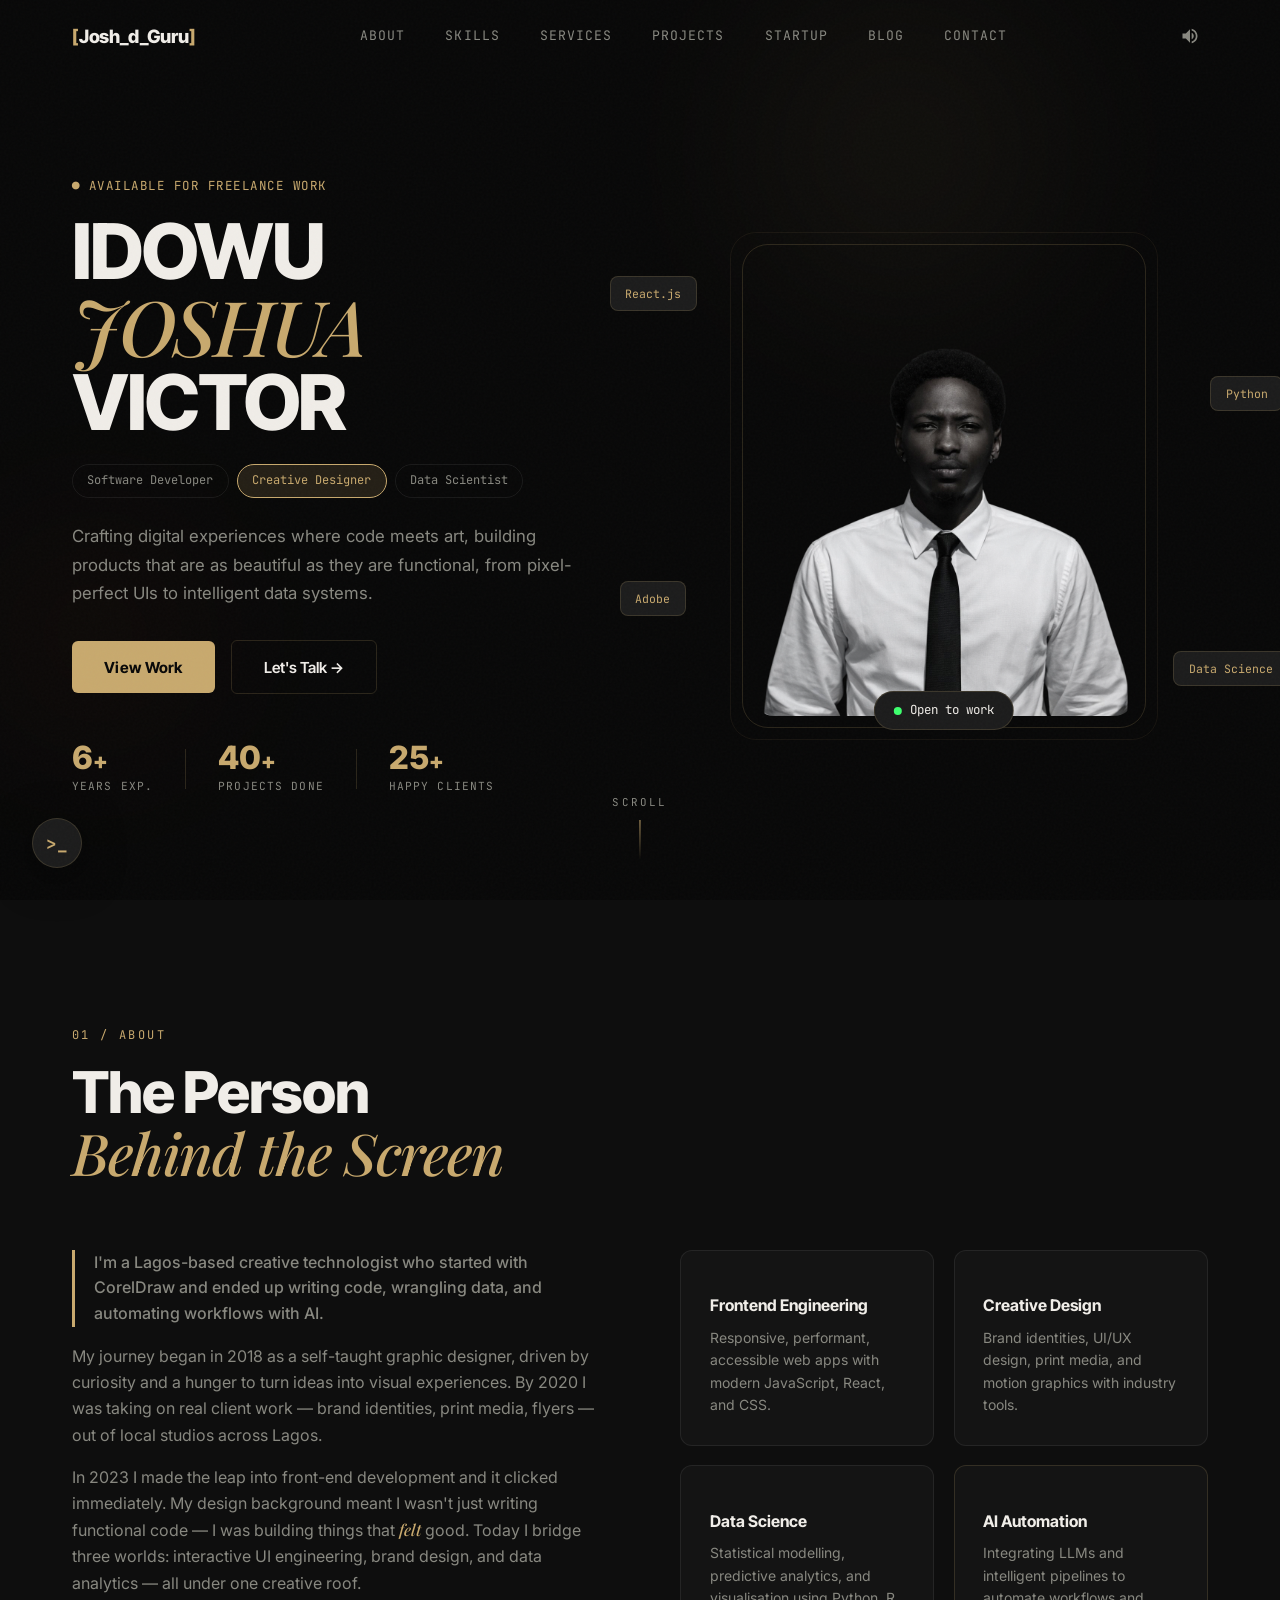
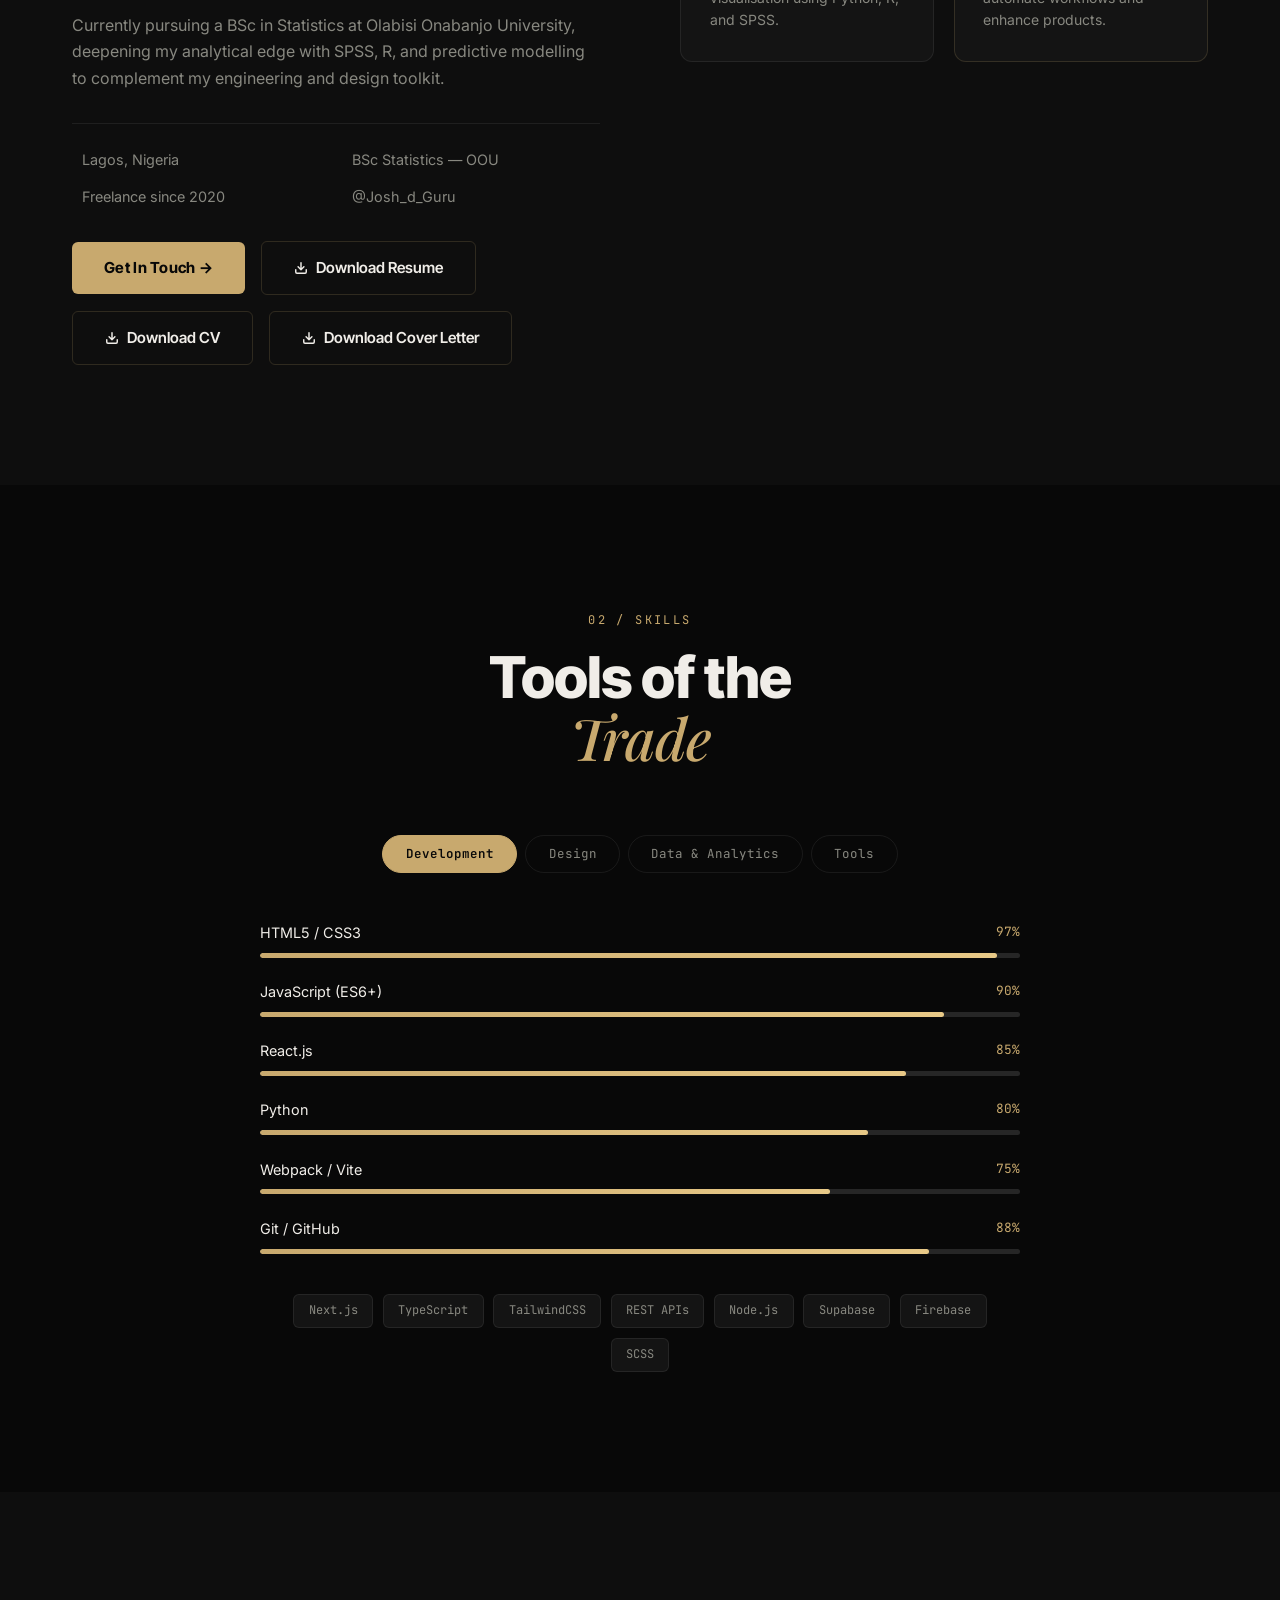
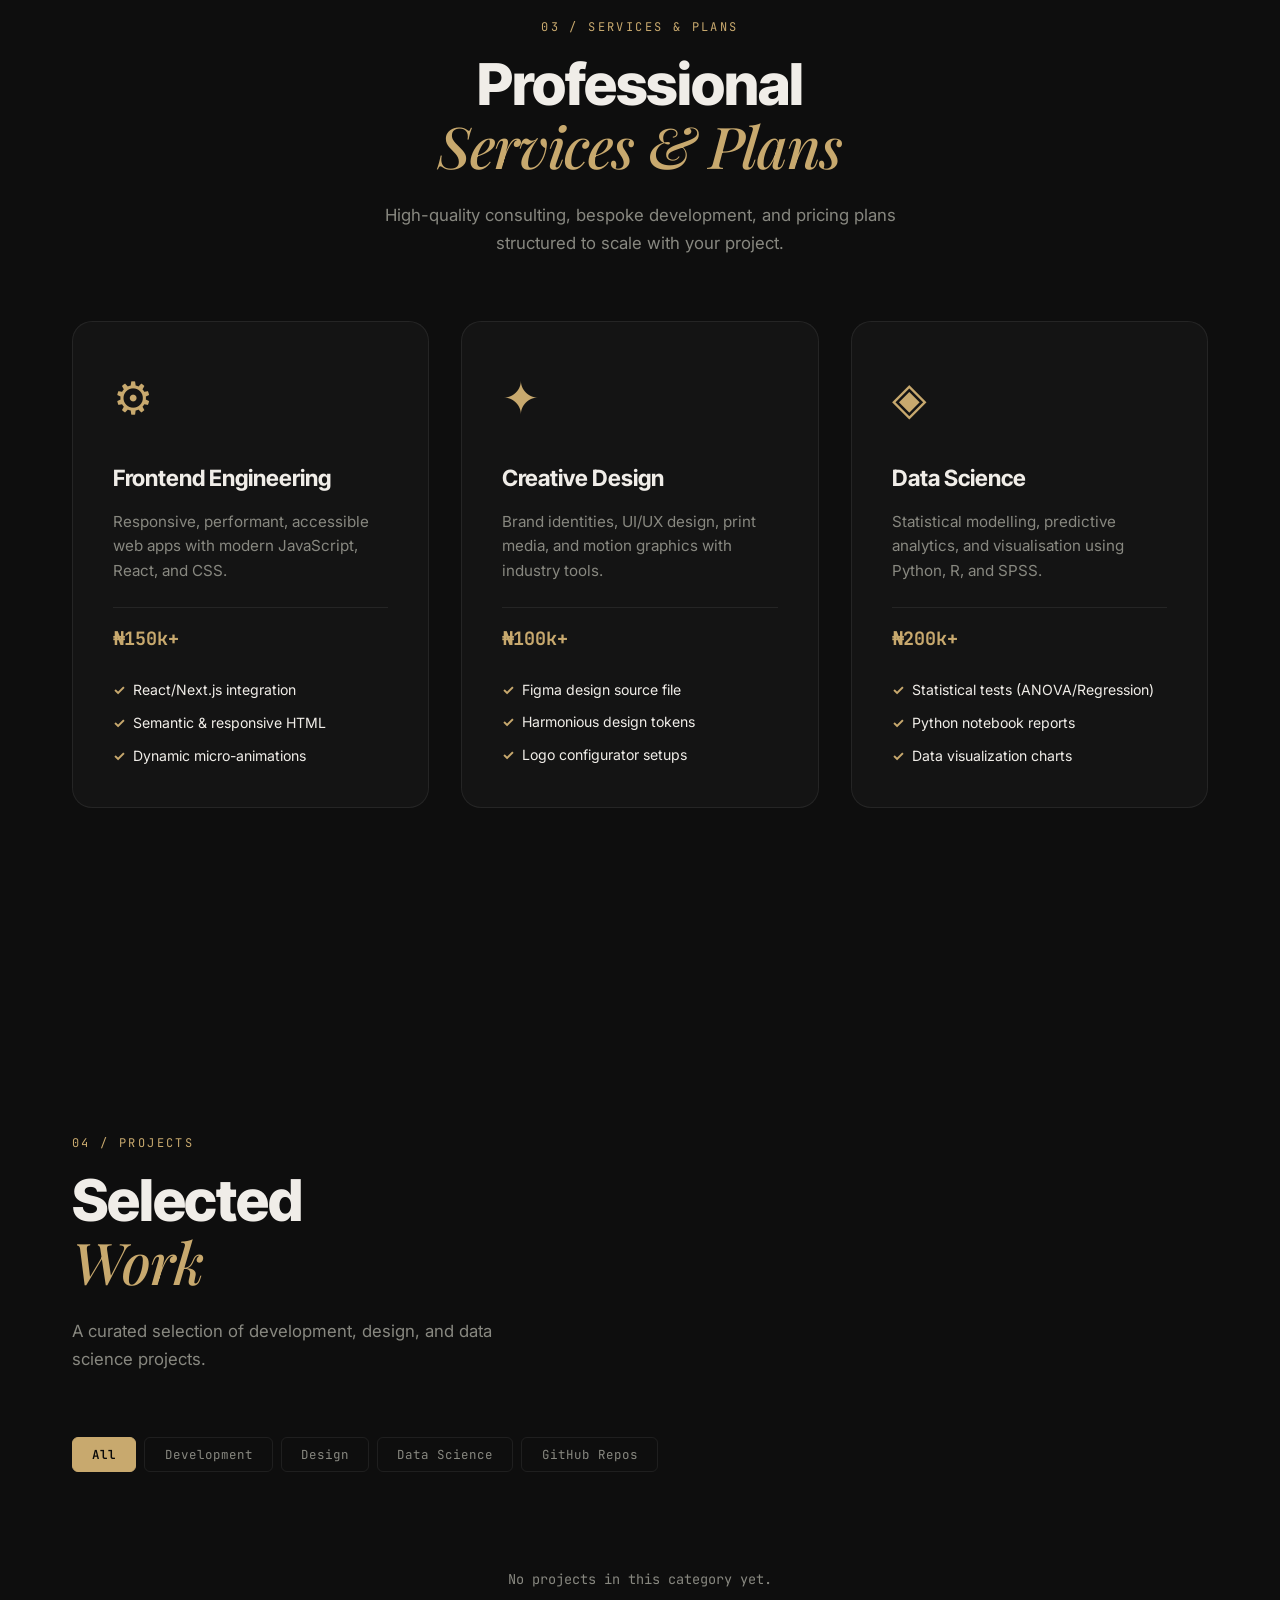
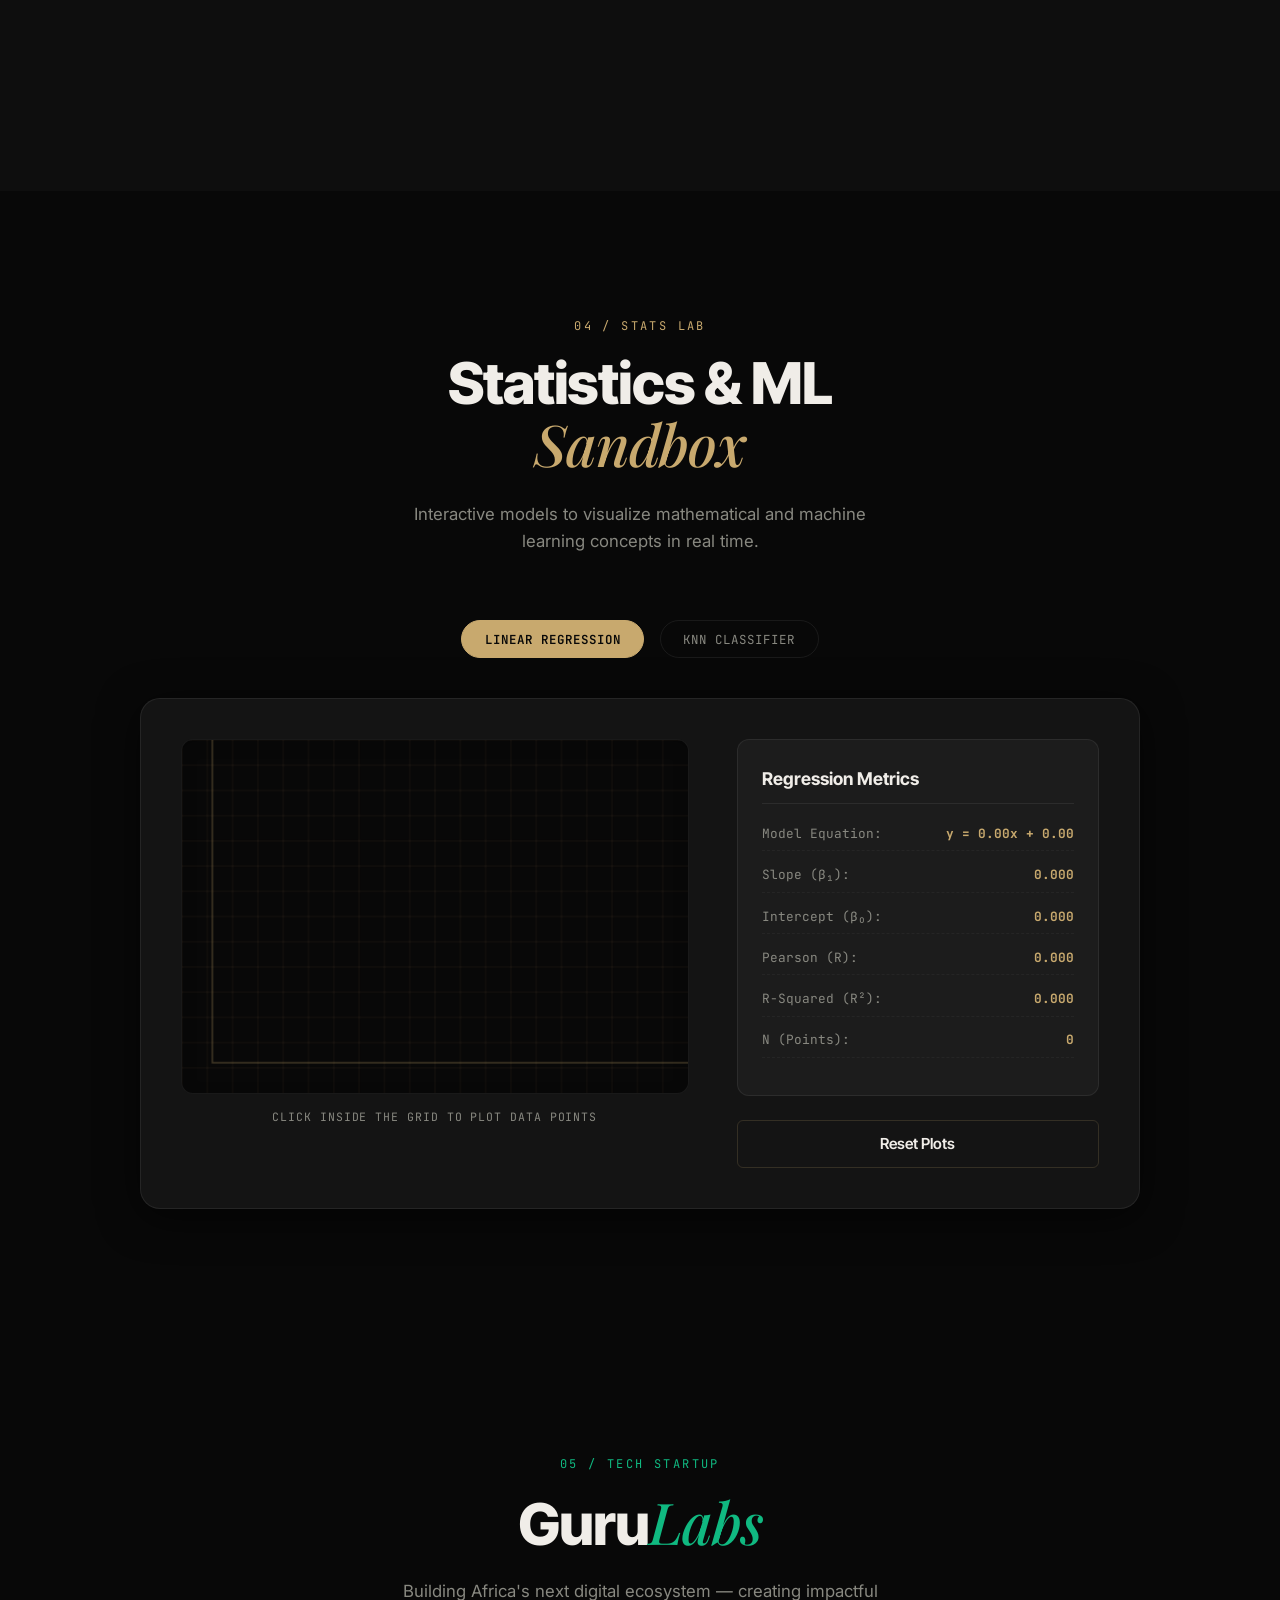
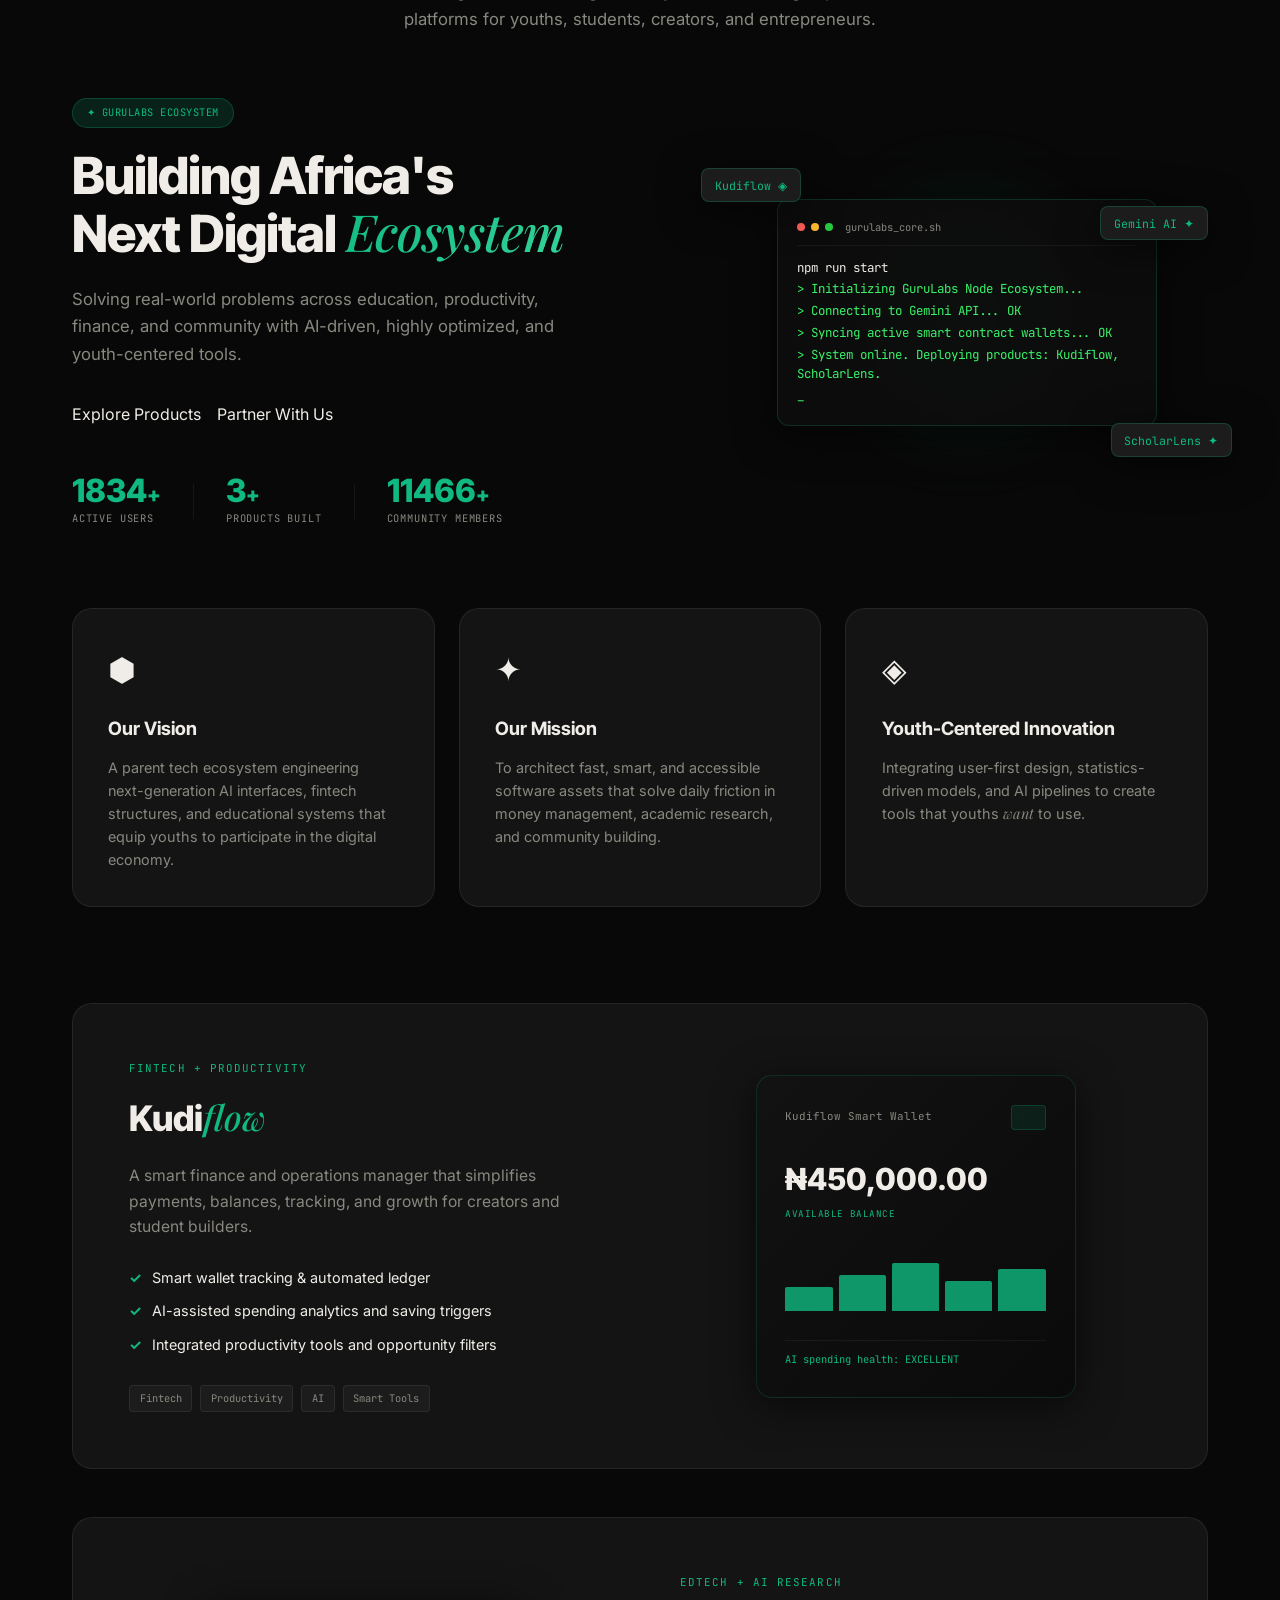
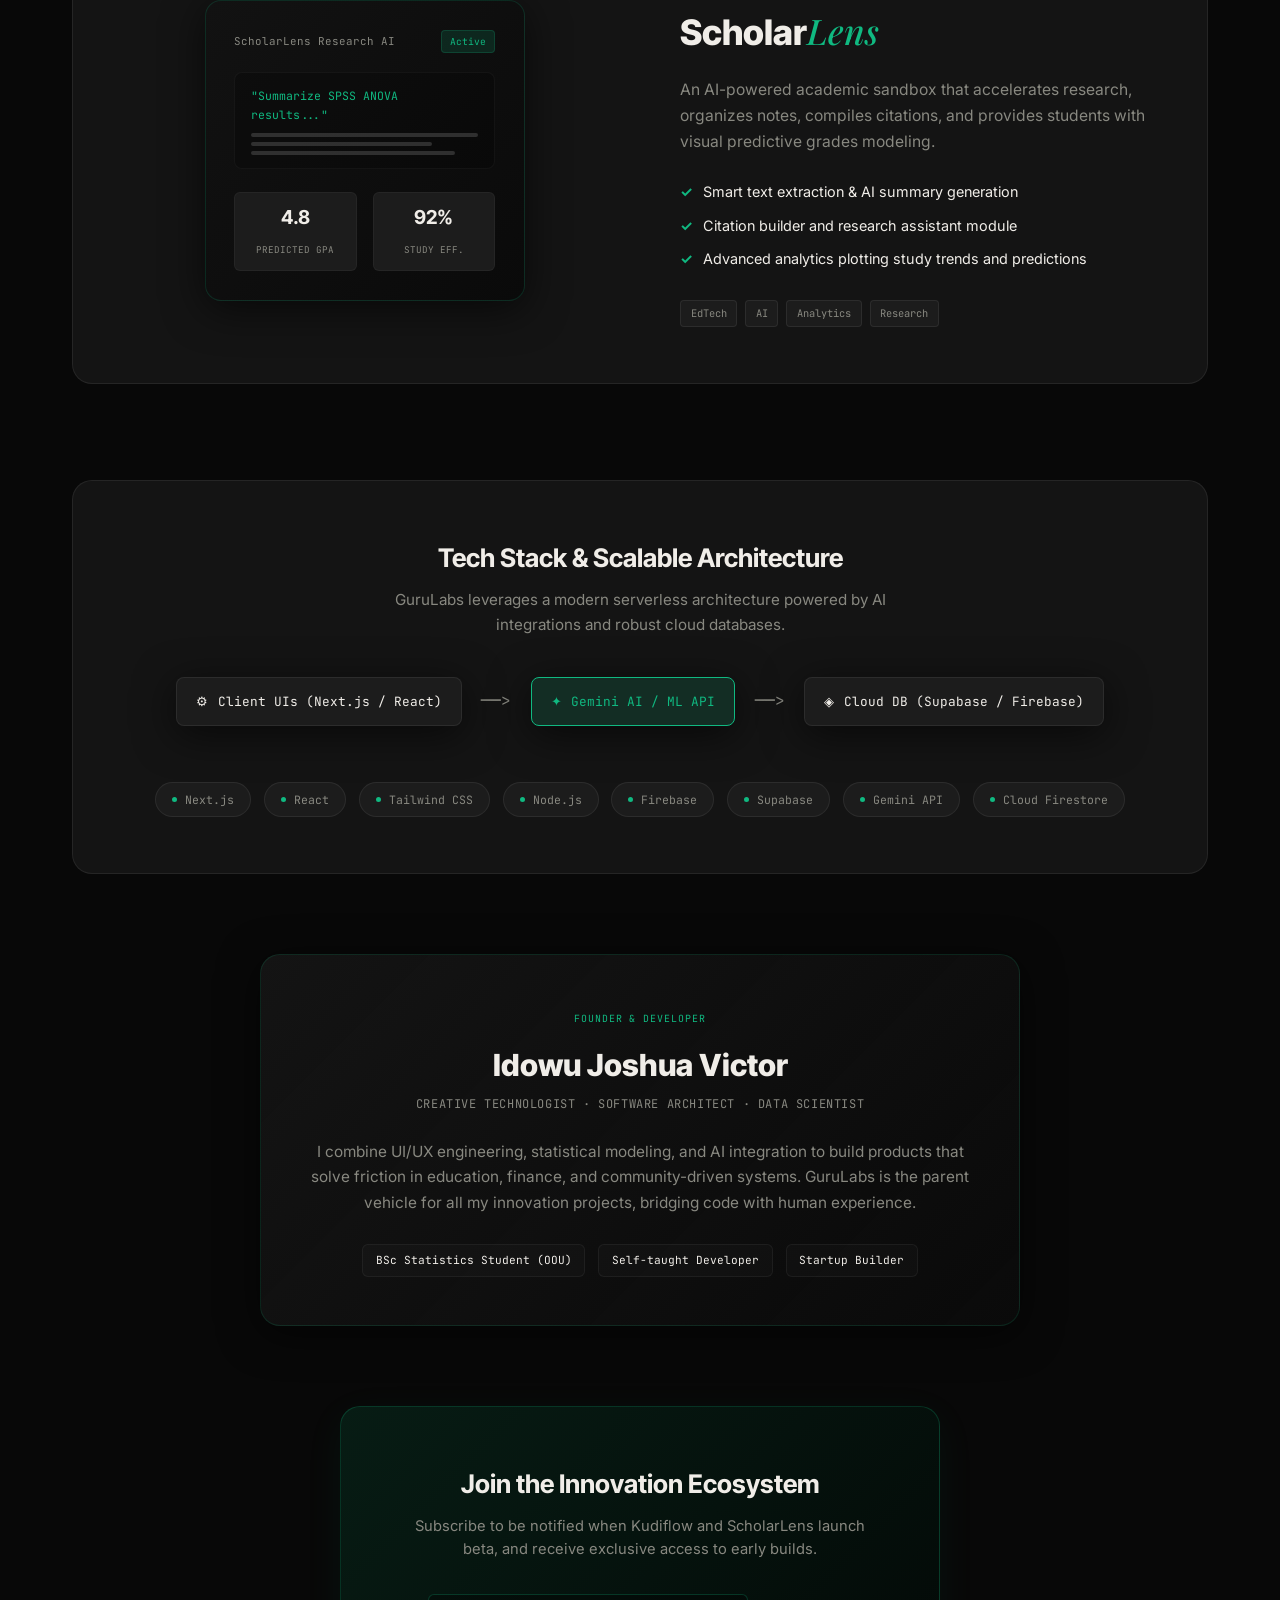
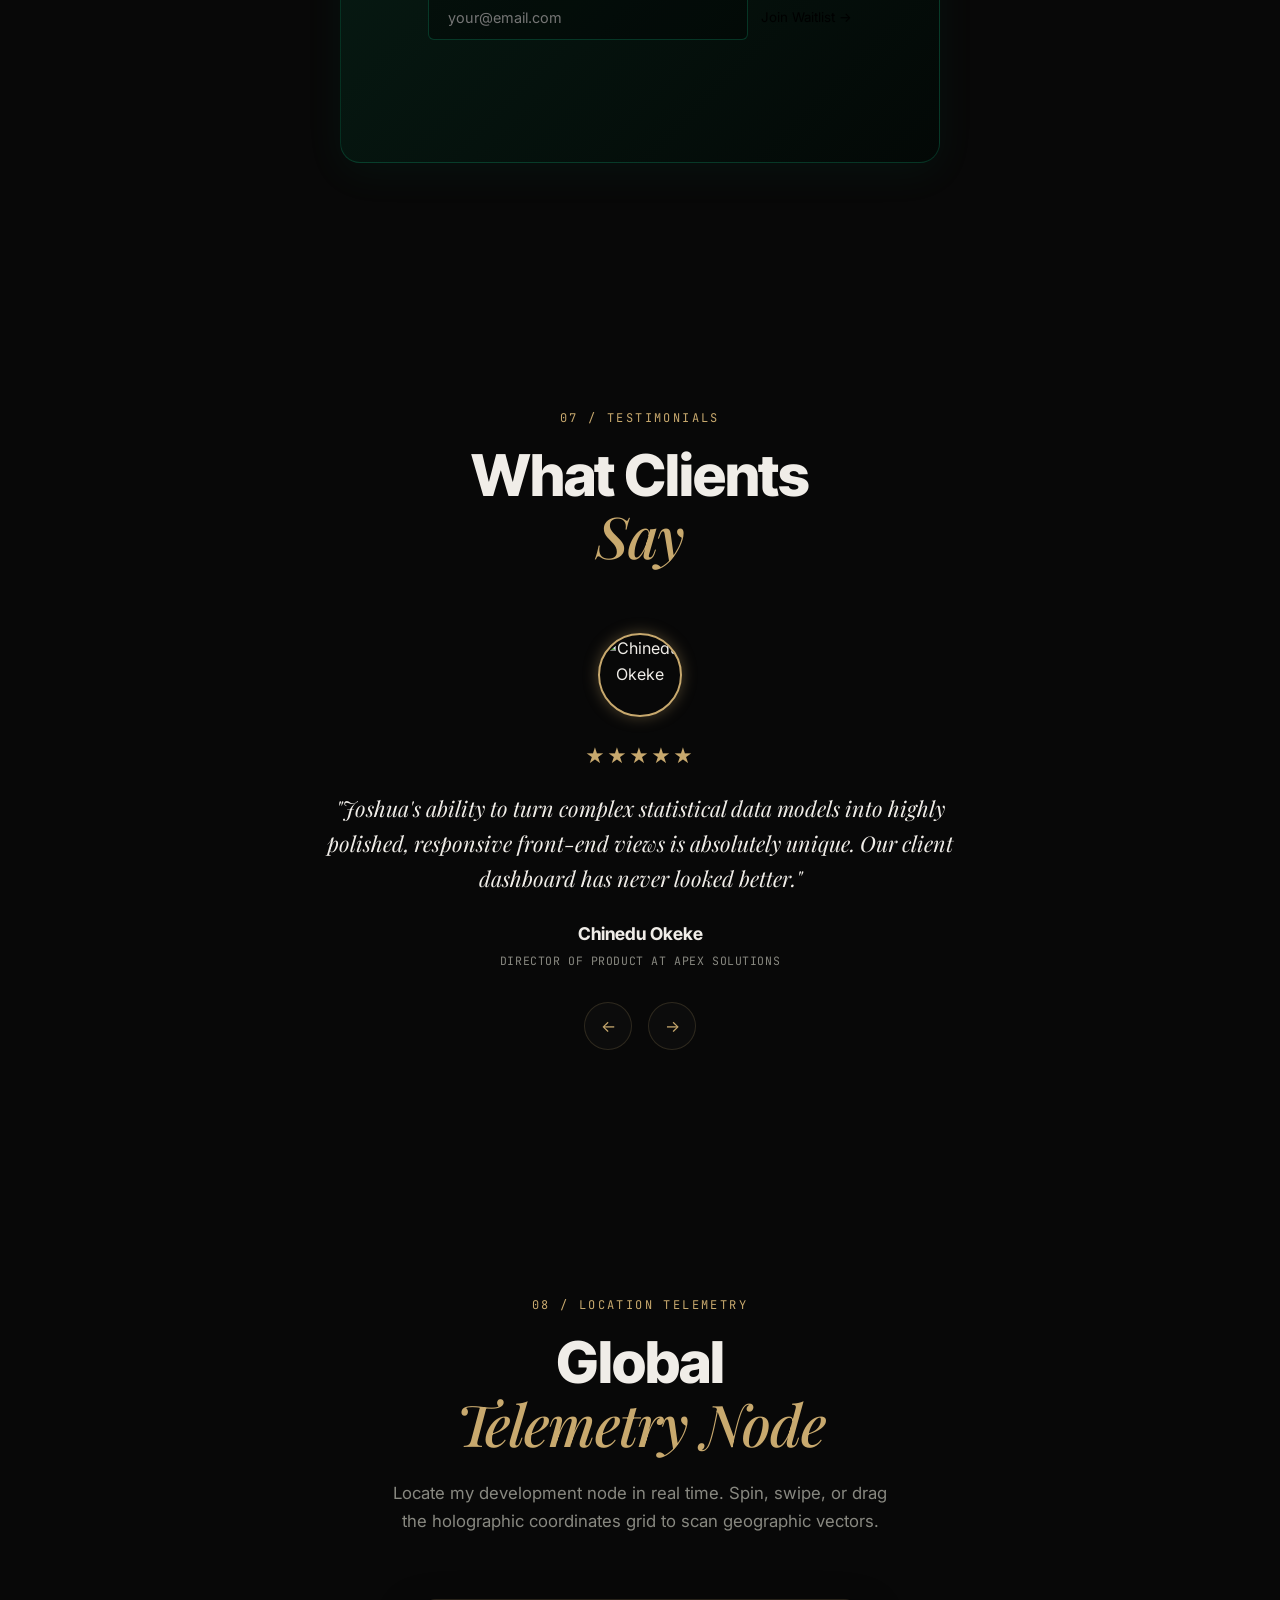
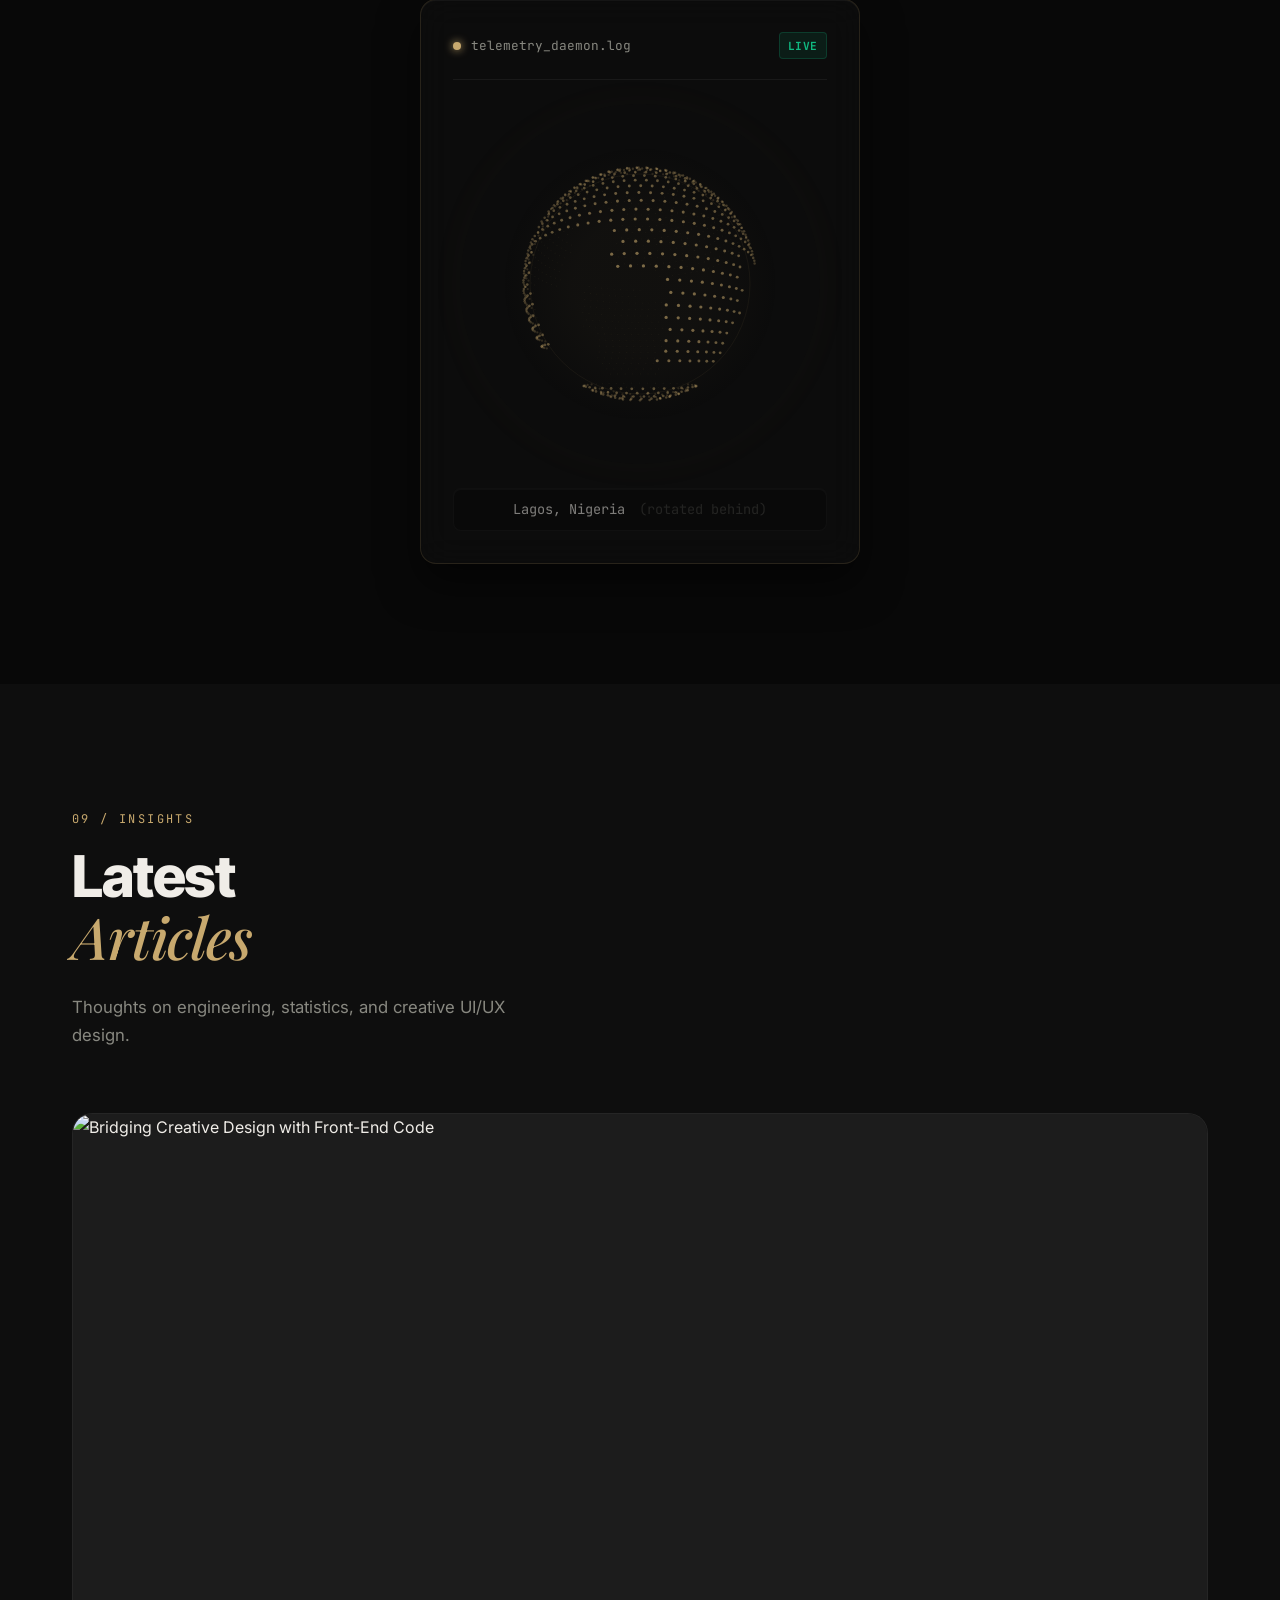
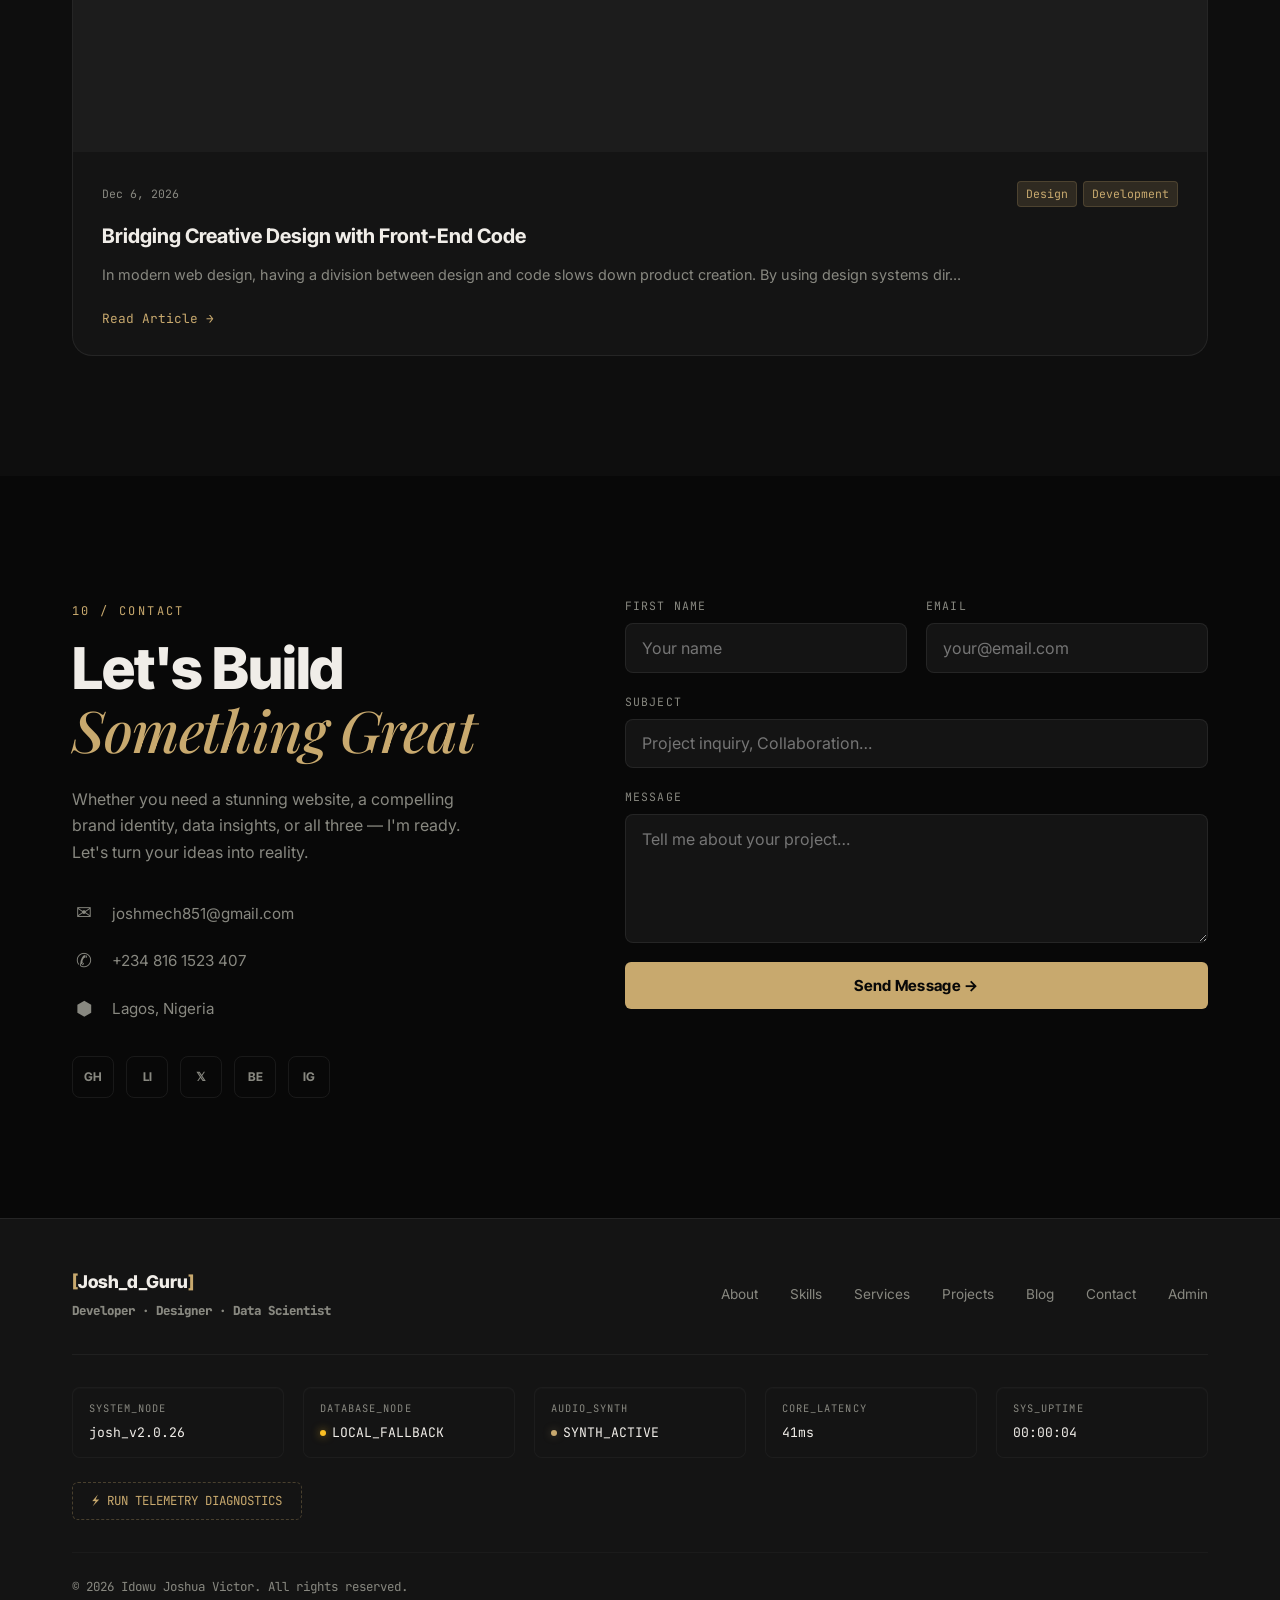
==== index.html @ d7e66e4d "2" ====
<!DOCTYPE html>
<html lang="en">

<head>
  <meta charset="UTF-8" />
  <meta name="viewport" content="width=device-width, initial-scale=1.0, viewport-fit=cover" />
  <meta name="description"
    content="Idowu Joshua Victor — Software Developer, Creative Designer & Data Scientist based in Lagos, Nigeria." />
  <meta name="theme-color" content="#080808" />

  <!-- Open Graph / Facebook -->
  <meta property="og:type" content="website" />
  <meta property="og:title" content="Josh_d_Guru — Developer · Designer · Data Scientist" />
  <meta property="og:description"
    content="Idowu Joshua Victor — Software Developer, Creative Designer & Data Scientist based in Lagos, Nigeria." />
  <meta property="og:image" content="/social-preview.png" />

  <!-- Twitter -->
  <meta property="twitter:card" content="summary_large_image" />
  <meta property="twitter:title" content="Josh_d_Guru — Developer · Designer · Data Scientist" />
  <meta property="twitter:description"
    content="Idowu Joshua Victor — Software Developer, Creative Designer & Data Scientist based in Lagos, Nigeria." />
  <meta property="twitter:image" content="/social-preview.png" />

  <title>Josh_d_Guru — Developer · Designer · Data Scientist</title>
  <link rel="apple-touch-icon" href="josh.png">
  <link rel="icon" type="image/png" href="josh.png">
  <link rel="shortcut icon" href="josh.png">
  <link rel="stylesheet" href="styles.css" />
  <link rel="preconnect" href="https://fonts.googleapis.com" />
  <link rel="preconnect" href="https://fonts.gstatic.com" crossorigin />
  <link
    href="https://fonts.googleapis.com/css2?family=Playfair+Display:ital,wght@0,400..900;1,400..900&family=Inter+Tight:ital,wght@0,300..900;1,300..900&family=Inter:ital,opsz,wght@0,14..32,300..900;1,14..32,300..900&family=JetBrains+Mono:ital,wght@0,300..800;1,300..800&display=swap"
    rel="stylesheet" />

</head>

<body>

  <div class="screen-scan-overlay" id="scanOverlay"></div>
  <div class="scan-bar" id="scanBar"></div>

  <div class="cursor" id="cursor"></div>
  <div class="cursor-trail" id="cursorTrail"></div>
  <div class="noise-overlay"></div>

  <!-- ─── Navigation ──────────────────────────────────── -->
  <nav id="navbar">
    <div class="nav-inner">
      <a href="#hero" class="nav-logo">
        <span class="logo-bracket">[</span>Josh_d_Guru<span class="logo-bracket">]</span>
      </a>
      <div class="nav-links" id="navLinks">
        <a href="#about" class="nav-link">About</a>
        <a href="#skills" class="nav-link">Skills</a>
        <a href="#services" class="nav-link">Services</a>
        <a href="#projects" class="nav-link">Projects</a>
        <a href="#startup" class="nav-link">Startup</a>
        <a href="#blog" class="nav-link">Blog</a>
        <a href="#contact" class="nav-link">Contact</a>
      </div>
      <div class="nav-actions">
        <button class="sound-toggle" id="soundToggle" aria-label="Toggle UI sounds">
          <svg class="sound-icon" viewBox="0 0 24 24" width="20" height="20">
            <path fill="currentColor"
              d="M3 9v6h4l5 5V4L7 9H3zm13.5 3c0-1.77-1.02-3.29-2.5-4.03v8.05c1.48-.73 2.5-2.25 2.5-4.02zM14 3.23v2.06c2.89.86 5 3.54 5 6.71s-2.11 5.85-5 6.71v2.06c4.01-.91 7-4.49 7-8.77s-2.99-7.86-7-8.77z" />
          </svg>
        </button>
        <button class="hamburger" id="hamburger" aria-label="Toggle menu" aria-expanded="false">
          <span></span><span></span><span></span>
        </button>
      </div>
    </div>
  </nav>
  <div class="mobile-menu-overlay" id="menuOverlay"></div>

  <!-- ─── Hero ────────────────────────────────────────── -->
  <section id="hero" class="hero">
    <div class="hero-orb hero-orb-1"></div>
    <div class="hero-orb hero-orb-2"></div>

    <div class="hero-content">
      <div class="hero-text">
        <p class="hero-tag reveal-up" style="--d:0.1s">&#x25CF; Available for freelance work</p>
        <h1 class="hero-name reveal-up" style="--d:0.2s">
          IDOWU<br /><span class="name-gold">JOSHUA</span><br />VICTOR
        </h1>
        <div class="hero-roles reveal-up" style="--d:0.4s">
          <span class="role-pill active" data-role="0">Software Developer</span>
          <span class="role-pill" data-role="1">Creative Designer</span>
          <span class="role-pill" data-role="2">Data Scientist</span>
        </div>
        <p class="hero-bio reveal-up" style="--d:0.5s">
          Crafting digital experiences where code meets art, building products
          that are as beautiful as they are functional, from pixel-perfect UIs
          to intelligent data systems.
        </p>
        <div class="hero-actions reveal-up" style="--d:0.6s">
          <a href="#projects" class="btn-primary">View Work</a>
          <a href="#contact" class="btn-ghost">Let's Talk →</a>

        </div>
        <div class="hero-stats reveal-up" style="--d:0.75s">
          <div class="stat">
            <span class="stat-num" data-target="6">0</span>
            <span class="stat-label">Years Exp.</span>
          </div>
          <div class="stat-divider"></div>
          <div class="stat">
            <span class="stat-num" data-target="40">0</span>
            <span class="stat-label">Projects Done</span>
          </div>
          <div class="stat-divider"></div>
          <div class="stat">
            <span class="stat-num" data-target="25">0</span>
            <span class="stat-label">Happy Clients</span>
          </div>
        </div>
      </div>

      <div class="hero-visual reveal-right" style="--d:0.3s">
        <div class="photo-frame">
          <div class="photo-ring"></div>
          <div class="photo-ring photo-ring-2"></div>
          <img src="josh.png" alt="Idowu Joshua Victor" class="hero-photo" />
          <div class="photo-badge">
            <span class="badge-dot"></span> Open to work
          </div>
        </div>
        <div class="floating-tag tag-1">React.js</div>
        <div class="floating-tag tag-2">Python</div>
        <div class="floating-tag tag-3">Adobe</div>
        <div class="floating-tag tag-4">Data Science</div>
      </div>
    </div>

    <a href="#about" class="scroll-indicator" aria-label="Scroll down">
      <span>Scroll</span>
      <div class="scroll-line"></div>
    </a>
  </section>

  <!-- ─── About ───────────────────────────────────────── -->
  <section id="about" class="about section">
    <div class="container">
      <div class="section-header">
        <span class="section-tag">01 / About</span>
        <h2 class="section-title">The Person<br /><span class="gold">Behind the Screen</span></h2>
      </div>
      <div class="about-grid">
        <div class="about-text">
          <p class="about-lead">
            I'm a Lagos-based creative technologist who started with CorelDraw
            and ended up writing code, wrangling data, and automating workflows with AI.
          </p>
          <p>My journey began in 2018 as a self-taught graphic designer, driven by curiosity
            and a hunger to turn ideas into visual experiences. By 2020 I was taking on real
            client work — brand identities, print media, flyers — out of local studios across Lagos.</p>
          <p>In 2023 I made the leap into front-end development and it clicked immediately.
            My design background meant I wasn't just writing functional code — I was building
            things that <em>felt</em> good. Today I bridge three worlds: interactive UI engineering,
            brand design, and data analytics — all under one creative roof.</p>
          <p>Currently pursuing a BSc in Statistics at Olabisi Onabanjo University, deepening
            my analytical edge with SPSS, R, and predictive modelling to complement my
            engineering and design toolkit.</p>
          <div class="about-meta">
            <div class="meta-item"><span class="meta-icon"></span><span>Lagos, Nigeria</span></div>
            <div class="meta-item"><span class="meta-icon"></span><span>BSc Statistics — OOU</span></div>
            <div class="meta-item"><span class="meta-icon"></span><span>Freelance since 2020</span></div>
            <div class="meta-item"><span class="meta-icon"></span><span>@Josh_d_Guru</span></div>
          </div>
          <div class="about-ctas"
            style="margin-top: 2rem; display: flex; align-items: center; gap: 1rem; flex-wrap: wrap;">
            <a href="mailto:joshmech851@gmail.com" class="btn-primary" id="aboutMailLink"
              style="display: inline-flex;">Get In Touch →</a>
            <a href="docs/IDOWU JOSHUA VICTOR RESUME.pdf" download="IDOWU JOSHUA VICTOR RESUME.pdf" class="btn-ghost"
              style="display: inline-flex; align-items: center; gap: 0.5rem;">
              <svg width="14" height="14" viewBox="0 0 24 24" fill="none" stroke="currentColor" stroke-width="2.5"
                stroke-linecap="round" stroke-linejoin="round">
                <path d="M21 15v4a2 2 0 0 1-2 2H5a2 2 0 0 1-2-2v-4M7 10l5 5 5-5M12 15V3" />
              </svg> Download Resume
            </a>
            <a href="docs/IDOWU JOSHUA VICTOR MAIN CV.pdf" download="IDOWU JOSHUA VICTOR MAIN CV.pdf" class="btn-ghost"
              style="display: inline-flex; align-items: center; gap: 0.5rem;">
              <svg width="14" height="14" viewBox="0 0 24 24" fill="none" stroke="currentColor" stroke-width="2.5"
                stroke-linecap="round" stroke-linejoin="round">
                <path d="M21 15v4a2 2 0 0 1-2 2H5a2 2 0 0 1-2-2v-4M7 10l5 5 5-5M12 15V3" />
              </svg> Download CV
            </a>
            <a href="docs/IDOWU JOSHUA VICTOR COVER LETTER.pdf" download="IDOWU JOSHUA VICTOR COVER LETTER.pdf"
              class="btn-ghost" style="display: inline-flex; align-items: center; gap: 0.5rem;">
              <svg width="14" height="14" viewBox="0 0 24 24" fill="none" stroke="currentColor" stroke-width="2.5"
                stroke-linecap="round" stroke-linejoin="round">
                <path d="M21 15v4a2 2 0 0 1-2 2H5a2 2 0 0 1-2-2v-4M7 10l5 5 5-5M12 15V3" />
              </svg> Download Cover Letter
            </a>
          </div>
        </div>
        <div class="about-cards">
          <div class="about-card">
            <div class="about-card-icon"></div>
            <h3>Frontend Engineering</h3>
            <p>Responsive, performant, accessible web apps with modern JavaScript, React, and CSS.</p>
          </div>
          <div class="about-card">
            <div class="about-card-icon"></div>
            <h3>Creative Design</h3>
            <p>Brand identities, UI/UX design, print media, and motion graphics with industry tools.</p>
          </div>
          <div class="about-card">
            <div class="about-card-icon"></div>
            <h3>Data Science</h3>
            <p>Statistical modelling, predictive analytics, and visualisation using Python, R, and SPSS.</p>
          </div>
          <div class="about-card about-card-gold">
            <div class="about-card-icon"></div>
            <h3>AI Automation</h3>
            <p>Integrating LLMs and intelligent pipelines to automate workflows and enhance products.</p>
          </div>
        </div>
      </div>
    </div>
  </section>

  <!-- ─── Skills ──────────────────────────────────────── -->
  <section id="skills" class="skills section">
    <div class="container">
      <div class="section-header centered">
        <span class="section-tag">02 / Skills</span>
        <h2 class="section-title">Tools of the<br /><span class="gold">Trade</span></h2>
      </div>

      <div class="skills-tabs">
        <button class="tab-btn active" data-tab="dev">Development</button>
        <button class="tab-btn" data-tab="design">Design</button>
        <button class="tab-btn" data-tab="data">Data &amp; Analytics</button>
        <button class="tab-btn" data-tab="tools">Tools</button>
      </div>

      <div class="skills-panels">
        <div class="skills-panel active" id="tab-dev">
          <div class="skill-bars">
            <div class="skill-item">
              <div class="skill-info"><span>HTML5 / CSS3</span><span class="skill-pct">97%</span></div>
              <div class="skill-bar">
                <div class="skill-fill" data-w="97"></div>
              </div>
            </div>
            <div class="skill-item">
              <div class="skill-info"><span>JavaScript (ES6+)</span><span class="skill-pct">90%</span></div>
              <div class="skill-bar">
                <div class="skill-fill" data-w="90"></div>
              </div>
            </div>
            <div class="skill-item">
              <div class="skill-info"><span>React.js</span><span class="skill-pct">85%</span></div>
              <div class="skill-bar">
                <div class="skill-fill" data-w="85"></div>
              </div>
            </div>
            <div class="skill-item">
              <div class="skill-info"><span>Python</span><span class="skill-pct">80%</span></div>
              <div class="skill-bar">
                <div class="skill-fill" data-w="80"></div>
              </div>
            </div>
            <div class="skill-item">
              <div class="skill-info"><span>Webpack / Vite</span><span class="skill-pct">75%</span></div>
              <div class="skill-bar">
                <div class="skill-fill" data-w="75"></div>
              </div>
            </div>
            <div class="skill-item">
              <div class="skill-info"><span>Git / GitHub</span><span class="skill-pct">88%</span></div>
              <div class="skill-bar">
                <div class="skill-fill" data-w="88"></div>
              </div>
            </div>
          </div>
          <div class="skill-tags">
            <span class="stag">Next.js</span><span class="stag">TypeScript</span><span class="stag">TailwindCSS</span>
            <span class="stag">REST APIs</span><span class="stag">Node.js</span><span class="stag">Supabase</span>
            <span class="stag">Firebase</span><span class="stag">SCSS</span>
          </div>
        </div>

        <div class="skills-panel" id="tab-design">
          <div class="skill-bars">
            <div class="skill-item">
              <div class="skill-info"><span>CorelDRAW</span><span class="skill-pct">95%</span></div>
              <div class="skill-bar">
                <div class="skill-fill" data-w="95"></div>
              </div>
            </div>
            <div class="skill-item">
              <div class="skill-info"><span>Adobe Photoshop</span><span class="skill-pct">90%</span></div>
              <div class="skill-bar">
                <div class="skill-fill" data-w="90"></div>
              </div>
            </div>
            <div class="skill-item">
              <div class="skill-info"><span>Adobe Illustrator</span><span class="skill-pct">88%</span></div>
              <div class="skill-bar">
                <div class="skill-fill" data-w="88"></div>
              </div>
            </div>
            <div class="skill-item">
              <div class="skill-info"><span>Figma</span><span class="skill-pct">85%</span></div>
              <div class="skill-bar">
                <div class="skill-fill" data-w="85"></div>
              </div>
            </div>
            <div class="skill-item">
              <div class="skill-info"><span>UI / UX Design Principles</span><span class="skill-pct">87%</span></div>
              <div class="skill-bar">
                <div class="skill-fill" data-w="87"></div>
              </div>
            </div>
          </div>
          <div class="skill-tags">
            <span class="stag">Brand Identity</span><span class="stag">Print Design</span>
            <span class="stag">Motion Graphics</span><span class="stag">Wireframing</span>
            <span class="stag">Prototyping</span><span class="stag">Typography</span>
          </div>
        </div>

        <div class="skills-panel" id="tab-data">
          <div class="skill-bars">
            <div class="skill-item">
              <div class="skill-info"><span>Python (Pandas / NumPy / Sklearn)</span><span class="skill-pct">80%</span>
              </div>
              <div class="skill-bar">
                <div class="skill-fill" data-w="80"></div>
              </div>
            </div>
            <div class="skill-item">
              <div class="skill-info"><span>R Programming</span><span class="skill-pct">72%</span></div>
              <div class="skill-bar">
                <div class="skill-fill" data-w="72"></div>
              </div>
            </div>
            <div class="skill-item">
              <div class="skill-info"><span>SPSS</span><span class="skill-pct">78%</span></div>
              <div class="skill-bar">
                <div class="skill-fill" data-w="78"></div>
              </div>
            </div>
            <div class="skill-item">
              <div class="skill-info"><span>Microsoft Excel (Advanced)</span><span class="skill-pct">85%</span></div>
              <div class="skill-bar">
                <div class="skill-fill" data-w="85"></div>
              </div>
            </div>
            <div class="skill-item">
              <div class="skill-info"><span>Database Integration (Firebase / Supabase)</span><span
                  class="skill-pct">80%</span></div>
              <div class="skill-bar">
                <div class="skill-fill" data-w="80"></div>
              </div>
            </div>
          </div>
          <div class="skill-tags">
            <span class="stag">Data Visualisation</span><span class="stag">Regression Models</span>
            <span class="stag">Statistical Analysis</span><span class="stag">Machine Learning</span>
            <span class="stag">Predictive Analytics</span><span class="stag">Data Cleaning</span>
          </div>
        </div>

        <div class="skills-panel" id="tab-tools">
          <div class="skill-bars">
            <div class="skill-item">
              <div class="skill-info"><span>AI Automation (LLM Integration)</span><span class="skill-pct">78%</span>
              </div>
              <div class="skill-bar">
                <div class="skill-fill" data-w="78"></div>
              </div>
            </div>
            <div class="skill-item">
              <div class="skill-info"><span>Prompt Engineering</span><span class="skill-pct">82%</span></div>
              <div class="skill-bar">
                <div class="skill-fill" data-w="82"></div>
              </div>
            </div>
            <div class="skill-item">
              <div class="skill-info"><span>Version Control (Git)</span><span class="skill-pct">88%</span></div>
              <div class="skill-bar">
                <div class="skill-fill" data-w="88"></div>
              </div>
            </div>
            <div class="skill-item">
              <div class="skill-info"><span>Problem Solving &amp; Debugging</span><span class="skill-pct">92%</span>
              </div>
              <div class="skill-bar">
                <div class="skill-fill" data-w="92"></div>
              </div>
            </div>
          </div>
          <div class="skill-tags">
            <span class="stag">VS Code</span><span class="stag">Notion</span><span class="stag">Vercel</span>
            <span class="stag">Netlify</span><span class="stag">Postman</span><span class="stag">ChatGPT API</span>
            <span class="stag">GitHub Pages</span><span class="stag">Trello</span>
          </div>
        </div>
      </div>
    </div>
  </section>

  <!-- ─── Services & Pricing ─────────────────────────── -->
  <section id="services" class="services section">
    <div class="container">
      <div class="section-header centered">
        <span class="section-tag">03 / Services &amp; Plans</span>
        <h2 class="section-title">Professional<br /><span class="gold">Services &amp; Plans</span></h2>
        <p class="section-sub" style="margin: 0 auto; max-width: 520px;">High-quality consulting, bespoke development, and pricing plans structured to scale with your project.</p>
      </div>
      <div class="services-grid" id="servicesGrid">
        <!-- Dynamic services go here -->
      </div>
      <div class="plans-grid" id="plansGrid" style="margin-top: 5rem;">
        <!-- Dynamic pricing plans go here -->
      </div>
    </div>
  </section>

  <!-- ─── Projects ────────────────────────────────────── -->
  <section id="projects" class="projects section">
    <div class="container">
      <div class="section-header">
        <span class="section-tag">04 / Projects</span>
        <h2 class="section-title">Selected<br /><span class="gold">Work</span></h2>
        <p class="section-sub">A curated selection of development, design, and data science projects.</p>
      </div>
      <div class="projects-filter">
        <button class="filter-btn active" data-filter="all">All</button>
        <button class="filter-btn" data-filter="dev">Development</button>
        <button class="filter-btn" data-filter="design">Design</button>
        <button class="filter-btn" data-filter="data">Data Science</button>
        <button class="filter-btn" data-filter="github">GitHub Repos</button>
      </div>
      <div class="projects-loading" id="projectsLoading">
        <div class="loading-spinner"></div>
        <p>Loading projects…</p>
      </div>
      <div class="projects-grid" id="projectsGrid"></div>
      <div class="projects-more">
        <p class="projects-more-text" id="adminNote"></p>
      </div>
    </div>
  </section>

  <!-- ─── Statistics Lab ─────────────────────────────── -->
  <section id="stats-lab" class="stats-lab section">
    <div class="container">
      <div class="section-header centered">
        <span class="section-tag">04 / Stats Lab</span>
        <h2 class="section-title">Statistics &amp; ML<br /><span class="gold">Sandbox</span></h2>
        <p class="section-sub" style="margin: 0 auto;">Interactive models to visualize mathematical and machine learning
          concepts in real time.</p>
      </div>

      <div class="stats-lab-tabs">
        <button class="stats-tab-btn active" data-tab="regression">Linear Regression</button>
        <button class="stats-tab-btn" data-tab="knn">KNN Classifier</button>
      </div>

      <div class="stats-lab-container">
        <!-- Regression View -->
        <div class="stats-lab-view active" id="regression-view">
          <div class="canvas-wrap">
            <canvas id="regressionCanvas" width="500" height="350"></canvas>
            <div class="canvas-instructions">Click inside the grid to plot data points</div>
          </div>
          <div class="stats-sidebar">
            <div class="stats-card">
              <h3 class="sc-title">Regression Metrics</h3>
              <div class="sc-stat-row">
                <span class="sc-stat-label">Model Equation:</span>
                <span class="sc-stat-val" id="reg-eq">y = 0.00x + 0.00</span>
              </div>
              <div class="sc-stat-row">
                <span class="sc-stat-label">Slope (β₁):</span>
                <span class="sc-stat-val" id="reg-slope">0.000</span>
              </div>
              <div class="sc-stat-row">
                <span class="sc-stat-label">Intercept (β₀):</span>
                <span class="sc-stat-val" id="reg-intercept">0.000</span>
              </div>
              <div class="sc-stat-row">
                <span class="sc-stat-label">Pearson (R):</span>
                <span class="sc-stat-val" id="reg-r">0.000</span>
              </div>
              <div class="sc-stat-row">
                <span class="sc-stat-label">R-Squared (R²):</span>
                <span class="sc-stat-val" id="reg-r2">0.000</span>
              </div>
              <div class="sc-stat-row">
                <span class="sc-stat-label">N (Points):</span>
                <span class="sc-stat-val" id="reg-count">0</span>
              </div>
            </div>
            <button class="btn-ghost full-width" id="clearStatsBtn">Reset Plots</button>
          </div>
        </div>

        <!-- KNN Classifier View -->
        <div class="stats-lab-view" id="knn-view" style="display: none;">
          <div class="canvas-wrap">
            <canvas id="knnCanvas" width="500" height="350"></canvas>
            <div class="canvas-instructions">Plot points and place a query marker to classify</div>
          </div>
          <div class="stats-sidebar">
            <div class="knn-mode-selector">
              <button class="knn-mode-btn active" data-mode="red">● + Red</button>
              <button class="knn-mode-btn" data-mode="blue">● + Blue</button>
              <button class="knn-mode-btn" data-mode="query">● ? Query</button>
            </div>

            <div class="stats-card">
              <h3 class="sc-title">KNN Classifier Output</h3>
              <div class="sc-stat-row">
                <span class="sc-stat-label">K Neighbors:</span>
                <div style="display: flex; align-items: center; gap: 8px; flex: 1; justify-content: flex-end;">
                  <input type="range" id="knn-k-slider" min="1" max="9" step="2" value="5"
                    style="width: 70px; accent-color: var(--gold);" />
                  <span id="knn-k-val"
                    style="color: var(--gold); font-weight: bold; font-family: var(--font-mono);">5</span>
                </div>
              </div>
              <div class="sc-stat-row">
                <span class="sc-stat-label">Red Points:</span>
                <span class="sc-stat-val" id="knn-red-count" style="color: #FF5F56;">0</span>
              </div>
              <div class="sc-stat-row">
                <span class="sc-stat-label">Blue Points:</span>
                <span class="sc-stat-val" id="knn-blue-count" style="color: #38bdf8;">0</span>
              </div>
              <div class="sc-stat-row">
                <span class="sc-stat-label">Prediction:</span>
                <span class="sc-stat-val" id="knn-prediction" style="color: var(--text-muted);">None</span>
              </div>
            </div>
            <button class="btn-ghost full-width" id="clearKnnBtn">Reset Plots</button>
          </div>
        </div>
      </div>
    </div>
  </section>



  <!-- ─── Tech Startup / Venture: GuruLabs ────────────── -->
  <section id="startup" class="startup section">
    <div class="container">
      <div class="section-header centered">
        <span class="section-tag" style="color: #10B981; border-color: rgba(16, 185, 129, 0.2);">05 / Tech
          Startup</span>
        <h2 class="section-title">Guru<span class="emerald">Labs</span></h2>
        <p class="section-sub" style="margin: 0 auto; color: var(--text-muted);">Building Africa's next digital
          ecosystem — creating impactful platforms for youths, students, creators, and entrepreneurs.</p>
      </div>

      <!-- ── Startup Hero ── -->
      <div class="startup-hero">
        <div class="sh-content">
          <div class="sh-pill">✦ GURULABS ECOSYSTEM</div>
          <h3 class="sh-title">Building Africa's<br />Next Digital <span class="emerald-gradient">Ecosystem</span></h3>
          <p class="sh-desc">Solving real-world problems across education, productivity, finance, and community with
            AI-driven, highly optimized, and youth-centered tools.</p>
          <div class="sh-actions">
            <a href="#startup-products" class="btn-emerald">Explore Products</a>
            <a href="#contact" class="btn-startup-ghost">Partner With Us</a>
          </div>
          <!-- Metrics -->
          <div class="sh-metrics">
            <div class="sh-metric">
              <span class="sh-met-num" data-target="2400">0</span>
              <span class="sh-met-lbl">Active Users</span>
            </div>
            <div class="sh-met-divider"></div>
            <div class="sh-metric">
              <span class="sh-met-num" data-target="4">0</span>
              <span class="sh-met-lbl">Products Built</span>
            </div>
            <div class="sh-met-divider"></div>
            <div class="sh-metric">
              <span class="sh-met-num" data-target="15000">0</span>
              <span class="sh-met-lbl">Community Members</span>
            </div>
          </div>
        </div>
        <div class="sh-visual">
          <div class="sh-visual-container">
            <div class="sh-orb"></div>
            <!-- Bento-style preview mockup -->
            <div class="sh-bento-card">
              <div class="sbc-header">
                <span class="sbc-dot red"></span>
                <span class="sbc-dot yellow"></span>
                <span class="sbc-dot green"></span>
                <span class="sbc-title">gurulabs_core.sh</span>
              </div>
              <div class="sbc-body">
                <div class="sbc-line"><span class="sbc-cmd">npm run start</span></div>
                <div class="sbc-line sbc-out">> Initializing GuruLabs Node Ecosystem...</div>
                <div class="sbc-line sbc-out">> Connecting to Gemini API... OK</div>
                <div class="sbc-line sbc-out">> Syncing active smart contract wallets... OK</div>
                <div class="sbc-line sbc-out">> System online. Deploying products: Kudiflow, ScholarLens.</div>
                <div class="sbc-line sbc-cursor">_</div>
              </div>
            </div>
            <!-- Floating tag elements -->
            <div class="sh-tag tag-kudi">Kudiflow ◈</div>
            <div class="sh-tag tag-lens">ScholarLens ✦</div>
            <div class="sh-tag tag-ai">Gemini AI ✦</div>
          </div>
        </div>
      </div>

      <!-- ── About GuruLabs (Bento Grid) ── -->
      <div class="startup-bento-grid">
        <!-- Main philosophy card -->
        <div class="sbg-card sbg-philosoph">
          <div class="sbg-icon">⬢</div>
          <h4>Our Vision</h4>
          <p>A parent tech ecosystem engineering next-generation AI interfaces, fintech structures, and educational
            systems that equip youths to participate in the digital economy.</p>
        </div>
        <!-- Card: Mission -->
        <div class="sbg-card sbg-mission">
          <div class="sbg-icon">✦</div>
          <h4>Our Mission</h4>
          <p>To architect fast, smart, and accessible software assets that solve daily friction in money management,
            academic research, and community building.</p>
        </div>
        <!-- Card: Innovation -->
        <div class="sbg-card sbg-innovation">
          <div class="sbg-icon">◈</div>
          <h4>Youth-Centered Innovation</h4>
          <p>Integrating user-first design, statistics-driven models, and AI pipelines to create tools that youths
            <em>want</em> to use.</p>
        </div>
      </div>

      <!-- ── Startup Products Showcase ── -->
      <div class="startup-products" id="startup-products">
        <!-- Product 1: Kudiflow -->
        <div class="startup-prod-card">
          <div class="spc-info">
            <div class="spc-tag">FINTECH + PRODUCTIVITY</div>
            <h4 class="spc-title">Kudi<span class="emerald">flow</span></h4>
            <p class="spc-desc">A smart finance and operations manager that simplifies payments, balances, tracking, and
              growth for creators and student builders.</p>
            <div class="spc-bullets">
              <div class="spc-bullet"><span>✓</span> Smart wallet tracking &amp; automated ledger</div>
              <div class="spc-bullet"><span>✓</span> AI-assisted spending analytics and saving triggers</div>
              <div class="spc-bullet"><span>✓</span> Integrated productivity tools and opportunity filters</div>
            </div>
            <div class="spc-tech-tags">
              <span class="s-tt">Fintech</span><span class="s-tt">Productivity</span><span class="s-tt">AI</span><span
                class="s-tt">Smart Tools</span>
            </div>
          </div>
          <div class="spc-mockup">
            <!-- Mockup Card Widget -->
            <div class="mockup-wallet">
              <div class="mw-header">
                <span>Kudiflow Smart Wallet</span>
                <span class="mw-chip"></span>
              </div>
              <div class="mw-balance">₦450,000.00</div>
              <div class="mw-label">AVAILABLE BALANCE</div>
              <div class="mw-analytics">
                <div class="mw-graph-bar" style="height: 40%"></div>
                <div class="mw-graph-bar" style="height: 60%"></div>
                <div class="mw-graph-bar" style="height: 80%"></div>
                <div class="mw-graph-bar" style="height: 50%"></div>
                <div class="mw-graph-bar" style="height: 70%"></div>
              </div>
              <div class="mw-footer">
                <span>AI spending health: EXCELLENT</span>
              </div>
            </div>
          </div>
        </div>

        <!-- Product 2: ScholarLens -->
        <div class="startup-prod-card rev">
          <div class="spc-info">
            <div class="spc-tag">EDTECH + AI RESEARCH</div>
            <h4 class="spc-title">Scholar<span class="emerald">Lens</span></h4>
            <p class="spc-desc">An AI-powered academic sandbox that accelerates research, organizes notes, compiles
              citations, and provides students with visual predictive grades modeling.</p>
            <div class="spc-bullets">
              <div class="spc-bullet"><span>✓</span> Smart text extraction &amp; AI summary generation</div>
              <div class="spc-bullet"><span>✓</span> Citation builder and research assistant module</div>
              <div class="spc-bullet"><span>✓</span> Advanced analytics plotting study trends and predictions</div>
            </div>
            <div class="spc-tech-tags">
              <span class="s-tt">EdTech</span><span class="s-tt">AI</span><span class="s-tt">Analytics</span><span
                class="s-tt">Research</span>
            </div>
          </div>
          <div class="spc-mockup">
            <!-- Mockup Scholar AI dashboard -->
            <div class="mockup-scholar">
              <div class="ms-header">
                <span>ScholarLens Research AI</span>
                <span class="ms-status">Active</span>
              </div>
              <div class="ms-card">
                <p class="ms-prompt">"Summarize SPSS ANOVA results..."</p>
                <div class="ms-reply">
                  <div class="ms-reply-line"></div>
                  <div class="ms-reply-line" style="width: 80%"></div>
                  <div class="ms-reply-line" style="width: 90%"></div>
                </div>
              </div>
              <div class="ms-stats">
                <div class="ms-stat"><span class="ms-num">4.8</span><span class="ms-lbl">Predicted GPA</span></div>
                <div class="ms-stat"><span class="ms-num">92%</span><span class="ms-lbl">Study Eff.</span></div>
              </div>
            </div>
          </div>
        </div>
      </div>

      <!-- ── Startup Ecosystem & Architecture ── -->
      <div class="startup-ecosystem">
        <h4 class="eco-title">Tech Stack &amp; Scalable Architecture</h4>
        <p class="eco-desc">GuruLabs leverages a modern serverless architecture powered by AI integrations and robust
          cloud databases.</p>

        <!-- Connected Flow Visual -->
        <div class="eco-flow-container">
          <div class="eco-node">
            <span class="en-icon">⚙</span>
            <span class="en-lbl">Client UIs (Next.js / React)</span>
          </div>
          <div class="eco-arrow">──></div>
          <div class="eco-node highlight">
            <span class="en-icon">✦</span>
            <span class="en-lbl">Gemini AI / ML API</span>
          </div>
          <div class="eco-arrow">──></div>
          <div class="eco-node">
            <span class="en-icon">◈</span>
            <span class="en-lbl">Cloud DB (Supabase / Firebase)</span>
          </div>
        </div>

        <!-- Tech Stack Badges Grid -->
        <div class="eco-tech-grid">
          <div class="etg-badge"><span class="etg-dot"></span>Next.js</div>
          <div class="etg-badge"><span class="etg-dot"></span>React</div>
          <div class="etg-badge"><span class="etg-dot"></span>Tailwind CSS</div>
          <div class="etg-badge"><span class="etg-dot"></span>Node.js</div>
          <div class="etg-badge"><span class="etg-dot"></span>Firebase</div>
          <div class="etg-badge"><span class="etg-dot"></span>Supabase</div>
          <div class="etg-badge"><span class="etg-dot"></span>Gemini API</div>
          <div class="etg-badge"><span class="etg-dot"></span>Cloud Firestore</div>
        </div>
      </div>

      <!-- ── Founder Showcase Card ── -->
      <div class="founder-showcase">
        <div class="fs-card">
          <div class="fs-badge">FOUNDER &amp; DEVELOPER</div>
          <h4 class="fs-name">Idowu Joshua Victor</h4>
          <p class="fs-title">Creative Technologist · Software Architect · Data Scientist</p>
          <p class="fs-bio">I combine UI/UX engineering, statistical modeling, and AI integration to build products that
            solve friction in education, finance, and community-driven systems. GuruLabs is the parent vehicle for all
            my innovation projects, bridging code with human experience.</p>
          <div class="fs-skills">
            <span class="fs-sk">BSc Statistics Student (OOU)</span>
            <span class="fs-sk">Self-taught Developer</span>
            <span class="fs-sk">Startup Builder</span>
          </div>
        </div>
      </div>

      <!-- ── Waitlist CTA ── -->
      <div class="startup-waitlist">
        <div class="sw-card">
          <h4>Join the Innovation Ecosystem</h4>
          <p>Subscribe to be notified when Kudiflow and ScholarLens launch beta, and receive exclusive access to early
            builds.</p>
          <form class="sw-form" id="waitlistForm" novalidate>
            <input type="email" id="waitlistEmail" placeholder="your@email.com" required autocomplete="email" />
            <button type="submit" class="btn-emerald">Join Waitlist →</button>
          </form>
          <p class="sw-status" id="waitlistStatus"></p>
        </div>
      </div>

    </div>
  </section>

  <!-- ─── Testimonials ──────────────────────────────── -->
  <section id="testimonials" class="testimonials section">
    <div class="container">
      <div class="section-header centered">
        <span class="section-tag">07 / Testimonials</span>
        <h2 class="section-title">What Clients<br /><span class="gold">Say</span></h2>
      </div>
      <div class="testimonials-slider-wrap">
        <div class="testimonials-slider" id="testimonialsSlider">
          <!-- Dynamic testimonials go here -->
        </div>
        <div class="slider-controls">
          <button class="slider-btn prev-btn" id="prevTestimonial" aria-label="Previous Testimonial">←</button>
          <button class="slider-btn next-btn" id="nextTestimonial" aria-label="Next Testimonial">→</button>
        </div>
      </div>
    </div>
  </section>

  <!-- ─── Global Footprint / Location Globe ────────────────── -->
  <section id="location" class="location section">
    <div class="container">
      <div class="section-header centered">
        <span class="section-tag">08 / Location Telemetry</span>
        <h2 class="section-title">Global<br /><span class="gold">Telemetry Node</span></h2>
        <p class="section-sub" style="margin: 0 auto; max-width: 520px;">Locate my development node in real time. Spin,
          swipe, or drag the holographic coordinates grid to scan geographic vectors.</p>
      </div>

      <div class="location-content">
        <div class="globe-card">
          <div class="globe-card-header">
            <span class="gch-dot"></span>
            <span class="gch-title">telemetry_daemon.log</span>
            <span class="gch-badge">LIVE</span>
          </div>
          <div class="globe-canvas-wrap">
            <canvas id="locationGlobe" width="360" height="360"
              style="max-width: 100%; height: auto; cursor: grab;"></canvas>
          </div>
          <div id="globeTooltip" class="globe-tooltip">Lagos, Nigeria</div>
        </div>
      </div>
    </div>
  </section>

  <!-- ─── Blog Articles ──────────────────────────────── -->
  <section id="blog" class="blog section">
    <div class="container">
      <div class="section-header">
        <span class="section-tag">09 / Insights</span>
        <h2 class="section-title">Latest<br /><span class="gold">Articles</span></h2>
        <p class="section-sub">Thoughts on engineering, statistics, and creative UI/UX design.</p>
      </div>
      <div class="blog-grid" id="blogGrid">
        <!-- Dynamic blog cards go here -->
      </div>
    </div>
  </section>

  <!-- ─── Blog Reader Modal ──────────────────────────── -->
  <div class="sys-modal-overlay" id="blogReaderOverlay" style="display:none" role="dialog" aria-modal="true" aria-label="Blog Article Reader">
    <div class="blog-reader-card">
      <button class="modal-close" id="closeBlogReader" aria-label="Close Reader">✕</button>
      <div class="blog-reader-hero" id="blogReaderHero" style="background-image: url('https://via.placeholder.com/960x540.png?text=Blog+Image');">
        <div class="blog-reader-meta">
          <span class="blog-reader-tag" id="blogReaderTag">Category</span>
          <h1 class="blog-reader-title" id="blogReaderTitle">Article Title</h1>
          <p class="blog-reader-info"><span id="blogReaderAuthor">Author</span> · <span id="blogReaderDate">Date</span></p>
        </div>
      </div>
      <div class="blog-reader-content" id="blogReaderContent">
        <!-- Full markdown/html article content goes here -->
      </div>
    </div>
  </div>

  <!-- ─── Contact ─────────────────────────────────────── -->
  <section id="contact" class="contact section">
    <div class="container">
      <div class="contact-inner">
        <div class="contact-left">
          <span class="section-tag">10 / Contact</span>
          <h2 class="section-title">Let's Build<br /><span class="gold">Something Great</span></h2>
          <p>Whether you need a stunning website, a compelling brand identity,
            data insights, or all three — I'm ready. Let's turn your ideas into reality.</p>
          <div class="contact-links">
            <a href="mailto:joshmech851@gmail.com" class="contact-link" id="contactEmailLink">
              <span class="cl-icon">✉</span><span class="email-val">joshmech851@gmail.com</span>
            </a>
            <a href="tel:+2348161523407" class="contact-link" id="contactPhoneLink">
              <span class="cl-icon">✆</span><span class="phone-val">+234 816 1523 407</span>
            </a>
            <div class="contact-link">
              <span class="cl-icon">⬢</span><span>Lagos, Nigeria</span>
            </div>
          </div>
          <div class="social-row">
            <a href="#" class="social-btn" id="socialGithub" title="GitHub">GH</a>
            <a href="#" class="social-btn" id="socialLinkedin" title="LinkedIn">LI</a>
            <a href="#" class="social-btn" id="socialTwitter" title="Twitter/X">𝕏</a>
            <a href="#" class="social-btn" id="socialBehance" title="Behance">BE</a>
            <a href="#" class="social-btn" id="socialInstagram" title="Instagram">IG</a>
          </div>
        </div>
        <div class="contact-right">
          <form class="contact-form" id="contactForm" novalidate>
            <div class="form-row">
              <div class="form-group">
                <label for="fname">First Name</label>
                <input type="text" id="fname" placeholder="Your name" required autocomplete="given-name" />
              </div>
              <div class="form-group">
                <label for="femail">Email</label>
                <input type="email" id="femail" placeholder="your@email.com" required autocomplete="email" />
              </div>
            </div>
            <div class="form-group">
              <label for="fsubject">Subject</label>
              <input type="text" id="fsubject" placeholder="Project inquiry, Collaboration…" autocomplete="off" />
            </div>
            <div class="form-group">
              <label for="fmsg">Message</label>
              <textarea id="fmsg" rows="5" placeholder="Tell me about your project…" required></textarea>
            </div>
            <button type="submit" class="btn-primary full-width" id="contactBtn">Send Message →</button>
            <p class="form-status" id="formStatus"></p>
          </form>
        </div>
      </div>
    </div>
  </section>

  <!-- ─── Footer ──────────────────────────────────────── -->
  <footer class="footer">
    <div class="container">
      <div class="footer-inner">
        <div class="footer-brand">
          <span class="logo-bracket">[</span>Josh_d_Guru<span class="logo-bracket">]</span>
          <p>Developer · Designer · Data Scientist</p>
        </div>
        <nav class="footer-nav" aria-label="Footer navigation">
          <a href="#about">About</a><a href="#skills">Skills</a>
          <a href="#services">Services</a><a href="#projects">Projects</a>
          <a href="#blog">Blog</a><a href="#contact">Contact</a>
          <a href="admin.html">Admin</a>
        </nav>
      </div>

      <div class="footer-telemetry">
        <div class="telemetry-grid">
          <div class="tel-item">
            <span class="tel-label">SYSTEM_NODE</span>
            <span class="tel-val">josh_v2.0.26</span>
          </div>
          <div class="tel-item">
            <span class="tel-label">DATABASE_NODE</span>
            <span class="tel-val" id="telDbNode"><span class="tel-dot pulsing"></span> CONNECTING</span>
          </div>
          <div class="tel-item">
            <span class="tel-label">AUDIO_SYNTH</span>
            <span class="tel-val" id="telAudioSynth"><span class="tel-dot pulsing-gold"></span> ACTIVE</span>
          </div>
          <div class="tel-item">
            <span class="tel-label">CORE_LATENCY</span>
            <span class="tel-val" id="telLatency">0ms</span>
          </div>
          <div class="tel-item">
            <span class="tel-label">SYS_UPTIME</span>
            <span class="tel-val" id="telUptime">00:00:00</span>
          </div>
        </div>
        <button class="btn-tel-diag" id="telDiagBtn">
          <span class="diag-icon">⚡</span> RUN TELEMETRY DIAGNOSTICS
        </button>
      </div>

      <p class="footer-copy"
        style="margin-top: 2rem; border-top: 1px solid rgba(255,255,255,0.03); padding-top: 1.5rem;">© 2026 Idowu Joshua
        Victor. All rights reserved.</p>
    </div>
  </footer>

  <!-- ─── CLI Terminal Overlay ────────────────────────── -->
  <div class="terminal-overlay" id="terminalOverlay" role="dialog" aria-modal="true" aria-label="Developer Console">
    <div class="terminal-container">
      <div class="terminal-window-header">
        <div class="terminal-window-dots">
          <span class="tw-dot tw-dot-red"></span>
          <span class="tw-dot tw-dot-yellow"></span>
          <span class="tw-dot tw-dot-green"></span>
        </div>
        <span class="terminal-window-title">josh_d_guru_console.sh</span>
        <button class="terminal-close-btn" id="terminalCloseBtn" aria-label="Close terminal">✕</button>
      </div>
      <div class="terminal-window-body" id="terminalBody">
        <div class="terminal-output-line">Josh_d_Guru System Console [Version 1.0.0]</div>
        <div class="terminal-output-line">Type 'help' to view all available commands.</div>
        <div class="terminal-output-line">&nbsp;</div>
      </div>
      <div class="terminal-input-line">
        <span class="terminal-prompt-label">guest@josh_d_guru:~$</span>
        <input type="text" id="terminalInput" autocomplete="off" autofocus spellcheck="false" />
      </div>
    </div>
  </div>

  <!-- ─── Floating CLI Button ─────────────────────────── -->
  <button class="cli-toggle-btn" id="cliToggleBtn" aria-label="Toggle command line interface">
    <span class="cli-btn-icon">&gt;_</span>
  </button>

  <!-- ─── Custom Alert Modal ──────────────────────────── -->
  <div class="sys-modal-overlay" id="sysModal" role="dialog" aria-modal="true" aria-labelledby="sysModalTitle">
    <div class="sys-modal-card">
      <div class="sys-modal-header">
        <div class="sm-dot"></div>
        <span class="sys-modal-title-tag" id="sysModalTitle">SYSTEM REPORT</span>
        <button class="sys-modal-close" id="sysModalCloseBtn" aria-label="Close modal">✕</button>
      </div>
      <div class="sys-modal-body">
        <div class="sys-modal-icon-wrap">
          <span class="sys-modal-icon" id="sysModalIcon">✦</span>
        </div>
        <p class="sys-modal-text" id="sysModalText"></p>
      </div>
      <div class="sys-modal-footer">
        <button class="btn-primary" id="sysModalConfirmBtn">ACKNOWLEDGE REPORT</button>
      </div>
    </div>
  </div>

  <!-- ── Firebase SDK (compat v10) ─────────────────────── -->
  <script src="https://www.gstatic.com/firebasejs/10.12.2/firebase-app-compat.js"></script>
  <script src="https://www.gstatic.com/firebasejs/10.12.2/firebase-firestore-compat.js"></script>
  <script src="firebase-config.js"></script>
  <script src="https://cdn.jsdelivr.net/npm/@emailjs/browser@4/dist/email.min.js"></script>
  <script src="script.js"></script>
</body>

</html>
---- styles.css ----
/* ════════════════════════════════════════════════════════
   Josh_d_Guru — Portfolio Styles
   Responsive: 320px → 2560px+  (Mobile-first + max-width)
   ════════════════════════════════════════════════════════ */

/* ─── Design Tokens ─────────────────────────────────── */
:root {
  --bg:          #080808;
  --bg-alt:      #0E0E0E;
  --surface:     #141414;
  --surface-2:   #1C1C1C;
  --surface-3:   #262626;
  --gold:        #C8A96E;
  --gold-dim:    rgba(200,169,110,0.15);
  --gold-glow:   rgba(200,169,110,0.35);
  --text:        #F0EDE8;
  --text-muted:  #888880;
  --border:      rgba(200,169,110,0.18);
  --border-dim:  rgba(255,255,255,0.07);
  --radius:      12px;
  --radius-lg:   20px;
  --shadow:      0 8px 40px rgba(0,0,0,0.6);
  --shadow-gold: 0 0 40px rgba(200,169,110,0.14);
  --font-display:'Inter Tight', sans-serif;
  --font-body:   'Inter', sans-serif;
  --font-serif:  'Playfair Display', serif;
  --font-mono:   'JetBrains Mono', monospace;
  --nav-h:       72px;
  --container:   1200px;
  --sec-pad:     120px;
  --gap:         2rem;
}

/* ─── Reset ─────────────────────────────────────────── */
*,*::before,*::after{margin:0;padding:0;box-sizing:border-box;}
html{scroll-behavior:smooth;-webkit-text-size-adjust:100%;}
body{
  background:var(--bg);color:var(--text);
  font-family:var(--font-body);font-size:16px;line-height:1.65;
  overflow-x:hidden;-webkit-font-smoothing:antialiased;
  -moz-osx-font-smoothing:grayscale;
}
a{text-decoration:none;color:inherit;}
img{max-width:100%;display:block;height:auto;}
button{border:none;background:none;font-family:inherit;}
input,textarea,select{font-family:inherit;}
em{font-family:var(--font-serif);font-style:italic;}

/* ─── Scrollbar ─────────────────────────────────────── */
::-webkit-scrollbar{width:5px;}
::-webkit-scrollbar-track{background:var(--bg);}
::-webkit-scrollbar-thumb{background:var(--gold);border-radius:99px;}

/* ─── Noise Overlay ─────────────────────────────────── */
.noise-overlay{
  pointer-events:none;position:fixed;inset:0;z-index:9999;opacity:0.025;
  background-image:url("data:image/svg+xml,%3Csvg viewBox='0 0 512 512' xmlns='http://www.w3.org/2000/svg'%3E%3Cfilter id='n'%3E%3CfeTurbulence type='fractalNoise' baseFrequency='0.75' numOctaves='4' stitchTiles='stitch'/%3E%3C/filter%3E%3Crect width='100%25' height='100%25' filter='url(%23n)'/%3E%3C/svg%3E");
}

/* ─── Custom Cursor ─────────────────────────────────── */
.cursor,.cursor-trail{display:none;}
@media(hover:hover)and(pointer:fine){
  body,button{cursor:none;}
  .cursor{
    display:block;position:fixed;width:8px;height:8px;
    border-radius:50%;background:var(--gold);pointer-events:none;
    z-index:10000;transform:translate(-50%,-50%);
    transition:width .2s,height .2s;
  }
  .cursor-trail{
    display:block;position:fixed;width:32px;height:32px;border-radius:50%;
    border:1px solid var(--gold);pointer-events:none;z-index:9999;
    transform:translate(-50%,-50%);opacity:.5;
    transition:width .3s,height .3s,opacity .3s;
  }
}

/* ─── Utilities ─────────────────────────────────────── */
.container{max-width:var(--container);margin:0 auto;padding:0 var(--gap);width:100%;}
.section{padding:var(--sec-pad) 0;}
.gold{
  color:var(--gold);
  font-family:var(--font-serif) !important;
  font-style:italic !important;
  font-weight:500 !important;
  text-transform:none !important;
}
.section-tag{
  display:inline-block;font-family:var(--font-mono);font-size:.75rem;
  letter-spacing:.2em;text-transform:uppercase;color:var(--gold);margin-bottom:1rem;
}
.section-title{
  font-family:var(--font-display);font-size:clamp(2.2rem,4.5vw,3.8rem);
  font-weight:800;line-height:1.05;letter-spacing:-.02em;margin-bottom:1.5rem;
}
.section-title em{
  font-family:var(--font-serif);
  font-weight:500;
  font-style:italic;
  color:var(--gold);
  text-transform:none;
}
.section-header{margin-bottom:4rem;}
.section-header.centered{text-align:center;}
.section-sub{color:var(--text-muted);max-width:480px;font-size:1.05rem;}

/* ─── Buttons ───────────────────────────────────────── */
.btn-primary{
  display:inline-flex;align-items:center;gap:.5rem;
  background:var(--gold);color:#080808;padding:.85rem 2rem;
  border-radius:6px;font-family:var(--font-display);font-weight:700;
  font-size:.95rem;letter-spacing:.02em;transition:all .25s;
  position:relative;overflow:hidden;cursor:pointer;
}
.btn-primary::before{
  content:'';position:absolute;inset:0;background:rgba(255,255,255,.12);
  transform:translateX(-110%);transition:transform .35s ease;
}
.btn-primary:hover::before{transform:translateX(0);}
.btn-primary:hover{transform:translateY(-2px);box-shadow:0 8px 30px var(--gold-glow);}

.btn-ghost{
  display:inline-flex;align-items:center;gap:.5rem;
  padding:.85rem 2rem;border-radius:6px;border:1px solid var(--border);
  font-family:var(--font-display);font-weight:600;font-size:.95rem;
  color:var(--text);transition:all .25s;cursor:pointer;
}
.btn-ghost:hover{border-color:var(--gold);color:var(--gold);transform:translateY(-2px);}

/* ─── Reveal Animations ─────────────────────────────── */
.reveal-up{
  opacity:0;transform:translateY(30px);
  animation:revealUp .8s cubic-bezier(.16,1,.3,1) forwards;
  animation-delay:var(--d,0s);
}
.reveal-right{
  opacity:0;transform:translateX(50px);
  animation:revealRight .9s cubic-bezier(.16,1,.3,1) forwards;
  animation-delay:var(--d,0s);
}
@keyframes revealUp{to{opacity:1;transform:translateY(0);}}
@keyframes revealRight{to{opacity:1;transform:translateX(0);}}

/* ─── Loading Spinner ───────────────────────────────── */
.loading-spinner{
  width:36px;height:36px;border:3px solid var(--border-dim);
  border-top-color:var(--gold);border-radius:50%;
  animation:spin .8s linear infinite;margin:0 auto .8rem;
}
@keyframes spin{to{transform:rotate(360deg);}}
.projects-loading{
  text-align:center;padding:3rem;color:var(--text-muted);
  font-family:var(--font-mono);font-size:.85rem;
}

/* ═══════════════════════════════════════════════════════
   NAVIGATION
═══════════════════════════════════════════════════════ */
#navbar{
  position:fixed;top:0;left:0;right:0;z-index:1000;
  height:var(--nav-h);transition:background .4s,border-bottom .4s,backdrop-filter .4s;
}
#navbar.scrolled{
  background:rgba(8,8,8,.88);backdrop-filter:blur(20px);
  -webkit-backdrop-filter:blur(20px);border-bottom:1px solid var(--border);
}
.nav-inner{
  max-width:var(--container);margin:0 auto;padding:0 var(--gap);
  height:100%;display:flex;align-items:center;justify-content:space-between;
}
.nav-logo{
  font-family:var(--font-display);font-size:1.15rem;font-weight:800;
  letter-spacing:-.01em;white-space:nowrap;flex-shrink:0;
}
.logo-bracket{color:var(--gold);}

.nav-links{
  display:flex;align-items:center;gap:2.5rem;
}
.nav-link{
  font-family:var(--font-mono);font-size:.82rem;letter-spacing:.08em;
  text-transform:uppercase;color:var(--text-muted);transition:color .2s;
  position:relative;white-space:nowrap;
}
.nav-link::after{
  content:'';position:absolute;bottom:-3px;left:0;
  width:0;height:1px;background:var(--gold);transition:width .3s;
}
.nav-link:hover{color:var(--text);}
.nav-link:hover::after,.nav-link.active::after{width:100%;}
.nav-link.active{color:var(--gold);}

.nav-cta{
  font-family:var(--font-display);font-size:.82rem;font-weight:700;
  letter-spacing:.05em;color:var(--gold);padding:.5rem 1.2rem;
  border:1px solid var(--border);border-radius:5px;transition:all .2s;
  white-space:nowrap;
}
.nav-cta:hover{background:var(--gold-dim);}

.hamburger{
  display:none;flex-direction:column;gap:5px;
  padding:6px;background:none;border:none;cursor:pointer;z-index:10;
}
.hamburger span{
  display:block;width:22px;height:2px;background:var(--text);
  border-radius:2px;transition:all .3s;
}
.hamburger.open span:nth-child(1){transform:rotate(45deg) translate(5px,5px);}
.hamburger.open span:nth-child(2){opacity:0;transform:translateX(-8px);}
.hamburger.open span:nth-child(3){transform:rotate(-45deg) translate(5px,-5px);}

.mobile-menu-overlay{
  display:none;position:fixed;inset:0;background:rgba(0,0,0,.6);
  z-index:98;backdrop-filter:blur(4px);
}
.mobile-menu-overlay.visible{display:block;}

/* ═══════════════════════════════════════════════════════
   HERO
═══════════════════════════════════════════════════════ */
.hero{
  min-height:100vh;display:flex;align-items:center;
  padding-top:var(--nav-h);position:relative;overflow:hidden;
}
.hero-bg-grid{
  position:absolute;inset:0;
  background-image:
    linear-gradient(rgba(200,169,110,.04) 1px,transparent 1px),
    linear-gradient(90deg,rgba(200,169,110,.04) 1px,transparent 1px);
  background-size:60px 60px;
}
.hero-orb{position:absolute;border-radius:50%;pointer-events:none;filter:blur(80px);opacity:.5;}
.hero-orb-1{width:500px;height:500px;background:radial-gradient(circle,rgba(200,169,110,.15),transparent 70%);top:-100px;right:10%;}
.hero-orb-2{width:350px;height:350px;background:radial-gradient(circle,rgba(255,104,48,.1),transparent 70%);bottom:10%;left:-80px;}

.hero-content{
  max-width:var(--container);margin:0 auto;padding:4rem var(--gap);
  display:grid;grid-template-columns:1fr 1fr;gap:5rem;
  align-items:center;width:100%;
}
.hero-tag{
  font-family:var(--font-mono);font-size:.78rem;color:var(--gold);
  letter-spacing:.12em;text-transform:uppercase;
  display:flex;align-items:center;gap:.5rem;margin-bottom:1.2rem;
}
.hero-name{
  font-family:var(--font-display);font-size:clamp(3rem,6vw,6rem);
  font-weight:800;line-height:.95;letter-spacing:-.03em;margin-bottom:1.5rem;
}
.name-gold{
  color:var(--gold);
  font-family:var(--font-serif) !important;
  font-style:italic !important;
  font-weight:500 !important;
  text-transform:none !important;
}

.hero-roles{display:flex;flex-wrap:wrap;gap:.5rem;margin-bottom:1.5rem;}
.role-pill{
  font-family:var(--font-mono);font-size:.75rem;padding:.4rem .9rem;
  border:1px solid var(--border-dim);border-radius:99px;color:var(--text-muted);
  transition:all .3s;
}
.role-pill.active{border-color:var(--gold);color:var(--gold);background:var(--gold-dim);}

.hero-bio{
  color:var(--text-muted);font-size:1.05rem;line-height:1.7;
  max-width:500px;margin-bottom:2rem;
}
.hero-actions{display:flex;gap:1rem;align-items:center;flex-wrap:wrap;margin-bottom:3rem;}

.hero-stats{display:flex;align-items:center;gap:2rem;}
.stat{display:flex;flex-direction:column;}
.stat-num{
  font-family:var(--font-display);font-size:2rem;font-weight:800;
  color:var(--gold);line-height:1;
}
.stat-num::after{content:'+';font-size:1.4rem;}
.stat-label{
  font-family:var(--font-mono);font-size:.7rem;color:var(--text-muted);
  text-transform:uppercase;letter-spacing:.1em;margin-top:.2rem;
}
.stat-divider{width:1px;height:40px;background:var(--border);}

/* Photo Frame */
.hero-visual{position:relative;display:flex;justify-content:center;align-items:center;}
.photo-frame{position:relative;width:380px;height:460px;}
.hero-photo{
  width:100%;height:100%;object-fit:cover;border-radius:var(--radius-lg);
  position:relative;z-index:2;filter:grayscale(10%);transition:filter .4s;
}
.hero-photo:hover{filter:grayscale(0%);}
.photo-ring{
  position:absolute;inset:-12px;border-radius:26px;
  border:1px solid var(--border);z-index:1;
  animation:ringPulse 3s ease-in-out infinite;
}
.photo-ring-2{inset:-24px;border-color:rgba(200,169,110,.08);animation-delay:.5s;}
@keyframes ringPulse{0%,100%{opacity:.6;transform:scale(1);}50%{opacity:1;transform:scale(1.01);}}

.photo-badge{
  position:absolute;bottom:-14px;left:50%;transform:translateX(-50%);z-index:3;
  background:var(--surface-2);border:1px solid var(--border);
  padding:.5rem 1.2rem;border-radius:99px;font-size:.78rem;
  font-family:var(--font-mono);white-space:nowrap;
  display:flex;align-items:center;gap:.5rem;
}
.badge-dot{
  width:8px;height:8px;border-radius:50%;background:#3DFF6E;
  animation:blink 1.5s ease-in-out infinite;flex-shrink:0;
}
@keyframes blink{0%,100%{opacity:1;}50%{opacity:.3;}}

.floating-tag{
  position:absolute;background:var(--surface-2);border:1px solid var(--border);
  padding:.45rem .9rem;border-radius:8px;font-family:var(--font-mono);
  font-size:.72rem;color:var(--gold);z-index:4;
  animation:floatTag 4s ease-in-out infinite;
}
.tag-1{top:20px;left:-70px;animation-delay:0s;}
.tag-2{top:120px;right:-75px;animation-delay:1s;}
.tag-3{bottom:100px;left:-60px;animation-delay:2s;}
.tag-4{bottom:30px;right:-80px;animation-delay:.5s;}
@keyframes floatTag{0%,100%{transform:translateY(0);}50%{transform:translateY(-8px);}}

.scroll-indicator{
  position:absolute;bottom:2.5rem;left:50%;transform:translateX(-50%);
  display:flex;flex-direction:column;align-items:center;gap:.5rem;
  font-family:var(--font-mono);font-size:.68rem;letter-spacing:.2em;
  text-transform:uppercase;color:var(--text-muted);
}
.scroll-line{
  width:1px;height:40px;
  background:linear-gradient(to bottom,var(--gold),transparent);
  animation:scrollLine 1.8s ease-in-out infinite;
}
@keyframes scrollLine{
  0%{transform:scaleY(0);transform-origin:top;}
  50%{transform:scaleY(1);transform-origin:top;}
  51%{transform:scaleY(1);transform-origin:bottom;}
  100%{transform:scaleY(0);transform-origin:bottom;}
}

/* ═══════════════════════════════════════════════════════
   ABOUT
═══════════════════════════════════════════════════════ */
.about{background:var(--bg-alt);}
.about-grid{display:grid;grid-template-columns:1fr 1fr;gap:5rem;align-items:start;}
.about-lead{
  font-size:1.2rem;font-weight:500;line-height:1.6;color:var(--text);
  margin-bottom:1.5rem;border-left:3px solid var(--gold);padding-left:1.2rem;
}
.about-text p{color:var(--text-muted);margin-bottom:1rem;font-size:1rem;}
.about-text em{
  color:var(--gold);
  font-family:var(--font-serif);
  font-style:italic;
  font-weight:500;
}
.about-meta{
  display:grid;grid-template-columns:1fr 1fr;gap:.8rem;
  margin-top:2rem;padding-top:1.5rem;border-top:1px solid var(--border-dim);
}
.meta-item{display:flex;align-items:center;gap:.6rem;font-size:.9rem;color:var(--text-muted);}
.meta-icon{font-size:1.1rem;}

.about-cards{display:grid;grid-template-columns:1fr 1fr;gap:1.2rem;}
.about-card{
  background:var(--surface);border:1px solid var(--border-dim);
  border-radius:var(--radius);padding:1.8rem;transition:all .3s;
}
.about-card:hover{border-color:var(--border);transform:translateY(-4px);box-shadow:var(--shadow-gold);}
.about-card-gold{border-color:var(--border);}
.about-card-icon{font-size:1.8rem;margin-bottom:.8rem;}
.about-card h3{font-family:var(--font-display);font-size:1rem;font-weight:700;margin-bottom:.5rem;}
.about-card p{font-size:.875rem;color:var(--text-muted);line-height:1.6;}

/* ═══════════════════════════════════════════════════════
   SKILLS
═══════════════════════════════════════════════════════ */
.skills{background:var(--bg);}
.skills-tabs{display:flex;gap:.5rem;flex-wrap:wrap;justify-content:center;margin-bottom:3rem;}
.tab-btn{
  font-family:var(--font-mono);font-size:.78rem;letter-spacing:.08em;
  padding:.6rem 1.4rem;border-radius:99px;border:1px solid var(--border-dim);
  color:var(--text-muted);transition:all .25s;cursor:pointer;
}
.tab-btn:hover{border-color:var(--border);color:var(--text);}
.tab-btn.active{background:var(--gold);border-color:var(--gold);color:#080808;font-weight:600;}

.skills-panels{position:relative;}
.skills-panel{display:none;animation:fadeIn .4s ease;}
.skills-panel.active{display:block;}
@keyframes fadeIn{from{opacity:0;transform:translateY(10px);}to{opacity:1;transform:translateY(0);}}

.skill-bars{max-width:760px;margin:0 auto 2.5rem;}
.skill-item{margin-bottom:1.4rem;}
.skill-info{display:flex;justify-content:space-between;margin-bottom:.5rem;font-size:.9rem;}
.skill-pct{color:var(--gold);font-family:var(--font-mono);font-size:.8rem;}
.skill-bar{height:5px;background:var(--surface-3);border-radius:99px;overflow:hidden;}
.skill-fill{
  height:100%;background:linear-gradient(90deg,var(--gold),#E8C987);
  border-radius:99px;width:0;transition:width 1.2s cubic-bezier(.16,1,.3,1);
}
.skill-tags{display:flex;flex-wrap:wrap;gap:.6rem;justify-content:center;max-width:760px;margin:0 auto;}
.stag{
  font-family:var(--font-mono);font-size:.75rem;padding:.4rem .9rem;
  background:var(--surface);border:1px solid var(--border-dim);
  border-radius:6px;color:var(--text-muted);transition:all .2s;
}
.stag:hover{border-color:var(--gold);color:var(--gold);}

/* ═══════════════════════════════════════════════════════
   PROJECTS
═══════════════════════════════════════════════════════ */
.projects{background:var(--bg-alt);}
.projects-filter{display:flex;gap:.5rem;flex-wrap:wrap;margin-bottom:3rem;}
.filter-btn{
  font-family:var(--font-mono);font-size:.78rem;letter-spacing:.08em;
  padding:.5rem 1.2rem;border-radius:6px;border:1px solid var(--border-dim);
  color:var(--text-muted);transition:all .25s;cursor:pointer;
}
.filter-btn:hover{border-color:var(--border);color:var(--text);}
.filter-btn.active{background:var(--gold);border-color:var(--gold);color:#080808;font-weight:600;}

.projects-grid{display:grid;grid-template-columns:repeat(3,1fr);gap:1.5rem;}

.project-card{
  background:var(--surface);border:1px solid var(--border-dim);
  border-radius:var(--radius-lg);overflow:hidden;transition:all .35s;
  display:flex;flex-direction:column;
}
.project-card:hover{border-color:var(--border);transform:translateY(-6px);box-shadow:var(--shadow);}
.project-thumb{width:100%;aspect-ratio:16/9;background:var(--surface-3);position:relative;overflow:hidden;}
.project-thumb img{width:100%;height:100%;object-fit:cover;transition:transform .5s;}
.project-card:hover .project-thumb img{transform:scale(1.05);}
/* ── Curated Project Preview Card (no-image fallback) ── */
.curated-preview-thumb {
  width: 100%;
  height: 100%;
  background: linear-gradient(135deg, #0a0a0a 0%, #131313 100%);
  position: relative;
  overflow: hidden;
  display: flex;
  flex-direction: column;
  justify-content: space-between;
  padding: 1.5rem;
  z-index: 1;
}
.cp-grid {
  position: absolute;
  inset: 0;
  background-image:
    linear-gradient(rgba(200,169,110,.025) 1px, transparent 1px),
    linear-gradient(90deg, rgba(200,169,110,.025) 1px, transparent 1px);
  background-size: 28px 28px;
  opacity: 0.7;
  z-index: 1;
}
.cp-orb {
  position: absolute;
  width: 160px;
  height: 160px;
  border-radius: 50%;
  background: radial-gradient(circle, rgba(200,169,110,0.1), transparent 70%);
  top: 50%;
  left: 50%;
  transform: translate(-50%, -50%);
  filter: blur(20px);
  z-index: 1;
  transition: opacity 0.4s;
}
.project-card:hover .cp-orb {
  opacity: 1.3;
}
.cp-header {
  display: flex;
  justify-content: space-between;
  align-items: center;
  width: 100%;
  z-index: 2;
}
.cp-category {
  font-family: var(--font-mono);
  font-size: 0.68rem;
  font-weight: 500;
  color: var(--gold);
  background: rgba(200,169,110,0.08);
  border: 1px solid rgba(200,169,110,0.18);
  padding: 0.22rem 0.6rem;
  border-radius: 5px;
  letter-spacing: 0.04em;
  text-transform: uppercase;
}
.cp-badge {
  font-size: 1.1rem;
  z-index: 2;
  opacity: 0.7;
  transition: opacity 0.3s, transform 0.3s;
}
.project-card:hover .cp-badge {
  opacity: 1;
  transform: scale(1.15);
}
.cp-title-block {
  z-index: 2;
  text-align: center;
  width: 100%;
  margin: auto 0;
  display: flex;
  align-items: center;
  justify-content: center;
  gap: 0.5rem;
}
.cp-bracket {
  color: var(--gold);
  font-size: 0.85rem;
  opacity: 0.6;
}
.cp-name {
  font-family: var(--font-display);
  font-weight: 700;
  font-size: 1.1rem;
  color: var(--text);
  letter-spacing: -0.01em;
  line-height: 1.3;
  word-break: break-word;
}
.cp-footer {
  display: flex;
  justify-content: center;
  width: 100%;
  z-index: 2;
}
.cp-stack {
  font-family: var(--font-mono);
  font-size: 0.62rem;
  color: var(--text-muted);
  letter-spacing: 0.04em;
  text-transform: lowercase;
  opacity: 0.7;
}
.project-overlay{
  position:absolute;inset:0;background:rgba(8,8,8,.7);
  display:flex;gap:.8rem;align-items:center;justify-content:center;
  opacity:0;transition:opacity .3s;
}
.project-card:hover .project-overlay{opacity:1;}
.overlay-btn{
  padding:.5rem 1.2rem;background:var(--gold);color:#080808;
  border-radius:6px;font-size:.8rem;font-weight:700;
  font-family:var(--font-display);transition:transform .2s;
}
.overlay-btn:hover{transform:scale(1.05);}
.overlay-btn.ghost{background:transparent;border:1px solid rgba(255,255,255,.3);color:var(--text);}
.overlay-btn.disabled-btn{background:transparent;border:1px dashed rgba(255,255,255,.2);color:var(--text-muted);cursor:not-allowed;opacity:.6;}
.overlay-btn.disabled-btn:hover{transform:none;}



.project-body{padding:1.5rem;flex:1;display:flex;flex-direction:column;}
.project-cat{font-family:var(--font-mono);font-size:.68rem;letter-spacing:.15em;text-transform:uppercase;color:var(--gold);margin-bottom:.5rem;}
.project-title{font-family:var(--font-display);font-size:1.1rem;font-weight:700;margin-bottom:.6rem;line-height:1.3;}
.project-desc{font-size:.875rem;color:var(--text-muted);line-height:1.6;flex:1;margin-bottom:1rem;}
.project-stack{display:flex;flex-wrap:wrap;gap:.4rem;margin-top:auto;}
.stack-tag{
  font-family:var(--font-mono);font-size:.65rem;padding:.25rem .6rem;
  background:var(--surface-2);border:1px solid var(--border-dim);
  border-radius:4px;color:var(--text-muted);
}
.projects-more{text-align:center;margin-top:2rem;}
.projects-more-text{color:var(--text-muted);font-size:.85rem;font-family:var(--font-mono);}

/* ═══════════════════════════════════════════════════════
   CONTACT
═══════════════════════════════════════════════════════ */
.contact{background:var(--bg);}
.contact-inner{display:grid;grid-template-columns:1fr 1.2fr;gap:6rem;align-items:start;}
.contact-left p{color:var(--text-muted);margin-bottom:2rem;font-size:1rem;max-width:400px;}
.contact-links{display:flex;flex-direction:column;gap:1rem;margin-bottom:2rem;}
.contact-link{
  display:flex;align-items:center;gap:1rem;
  color:var(--text-muted);font-size:.95rem;transition:color .2s;
}
.contact-link:hover{color:var(--gold);}
.cl-icon{font-size:1.2rem;width:1.5rem;text-align:center;}
.social-row{display:flex;gap:.75rem;flex-wrap:wrap;}
.social-btn{
  width:42px;height:42px;display:flex;align-items:center;justify-content:center;
  border:1px solid var(--border-dim);border-radius:8px;font-family:var(--font-display);
  font-size:.75rem;font-weight:700;color:var(--text-muted);transition:all .2s;
}
.social-btn:hover{border-color:var(--gold);color:var(--gold);background:var(--gold-dim);}

.contact-form{display:flex;flex-direction:column;gap:1.2rem;}
.form-row{display:grid;grid-template-columns:1fr 1fr;gap:1.2rem;}
.form-group{display:flex;flex-direction:column;gap:.5rem;}
.form-group label{
  font-family:var(--font-mono);font-size:.72rem;letter-spacing:.1em;
  text-transform:uppercase;color:var(--text-muted);
}
.form-group input,
.form-group textarea{
  background:var(--surface);border:1px solid var(--border-dim);
  border-radius:8px;padding:.85rem 1rem;color:var(--text);
  font-size:16px;transition:border-color .25s;resize:vertical;outline:none;
}
.form-group input:focus,.form-group textarea:focus{border-color:var(--gold);}
.full-width{width:100%;justify-content:center;}
.form-status{
  text-align:center;font-size:.85rem;font-family:var(--font-mono);
  color:var(--gold);min-height:1.2em;transition:color .2s;
}
.form-status.error{color:#FF6B6B;}

/* ═══════════════════════════════════════════════════════
   FOOTER
═══════════════════════════════════════════════════════ */
.footer{background:var(--surface);border-top:1px solid var(--border-dim);padding:3rem 0;}
.footer-inner{display:flex;align-items:center;justify-content:space-between;flex-wrap:wrap;gap:1.5rem;}
.footer-brand{font-family:var(--font-display);font-size:1.1rem;font-weight:800;}
.footer-brand p{font-size:.78rem;color:var(--text-muted);font-family:var(--font-mono);margin-top:.3rem;}
.footer-nav{display:flex;gap:2rem;flex-wrap:wrap;}
.footer-nav a{font-size:.85rem;color:var(--text-muted);transition:color .2s;}
.footer-nav a:hover{color:var(--gold);}
.footer-copy{font-size:.78rem;color:var(--text-muted);font-family:var(--font-mono);}


/* ═══════════════════════════════════════════════════════
   RESPONSIVE — from LARGEST to SMALLEST
   Breakpoints:
     2560 · 1920 · 1440 · 1280 · 1100 · 1024
     900  · 768  · 640  · 480  · 414  · 390
     375  · 320
═══════════════════════════════════════════════════════ */

/* ── 4K / Ultra-wide (2560px+) ─────────────────────── */
@media(min-width:2560px){
  :root{--container:1600px;--sec-pad:160px;--gap:3rem;}
  body{font-size:18px;}
  .hero-name{font-size:7.5rem;}
  .photo-frame{width:500px;height:610px;}
  .hero-content{gap:8rem;}
  .hero-bio{font-size:1.2rem;}
  .about-grid{gap:8rem;}
  .contact-inner{gap:8rem;}
  .projects-grid{grid-template-columns:repeat(4,1fr);}
  .floating-tag{font-size:.85rem;padding:.6rem 1.2rem;}
  .nav-logo{font-size:1.4rem;}
  .nav-link{font-size:.9rem;}
  .section-tag{font-size:.85rem;}
}

/* ── Full-HD Monitor (1920px) ──────────────────────── */
@media(min-width:1920px)and(max-width:2559px){
  :root{--container:1400px;--sec-pad:140px;--gap:2.5rem;}
  body{font-size:17px;}
  .hero-name{font-size:6.8rem;}
  .photo-frame{width:460px;height:560px;}
  .hero-content{gap:7rem;}
  .projects-grid{grid-template-columns:repeat(4,1fr);}
  .about-grid{gap:7rem;}
}

/* ── Large Desktop / 1440p (1440px) ───────────────── */
@media(min-width:1440px)and(max-width:1919px){
  :root{--container:1320px;--sec-pad:130px;}
  .hero-name{font-size:6.2rem;}
  .photo-frame{width:420px;height:510px;}
  .projects-grid{grid-template-columns:repeat(3,1fr);}
}

/* ── Standard Desktop (1280px) ────────────────────── */
@media(min-width:1280px)and(max-width:1439px){
  :root{--container:1180px;}
  .hero-name{font-size:5.5rem;}
  .hero-content{gap:4.5rem;}
}

/* ── Laptop / Small Desktop (1100px) ─────────────── */
@media(min-width:1100px)and(max-width:1279px){
  :root{--container:1020px;--gap:1.8rem;}
  .hero-content{gap:3.5rem;}
  .photo-frame{width:350px;height:425px;}
  .floating-tag{font-size:.68rem;padding:.38rem .8rem;}
  .tag-1{left:-55px;}
  .tag-2{right:-60px;}
  .tag-3{left:-48px;}
  .tag-4{right:-65px;}
  .nav-links{gap:2rem;}
  .projects-grid{grid-template-columns:repeat(3,1fr);gap:1.2rem;}
}

/* ── iPad Landscape / Small Desktop (1024px) ──────── */
@media(min-width:1024px)and(max-width:1099px){
  :root{--container:960px;--gap:1.6rem;--sec-pad:100px;}
  .hero-content{gap:3rem;}
  .photo-frame{width:320px;height:390px;}
  .floating-tag{display:none;}
  .hero-name{font-size:4.8rem;}
  .nav-links{gap:1.6rem;}
  .projects-grid{grid-template-columns:repeat(3,1fr);gap:1.1rem;}
  .about-grid{gap:3rem;}
  .contact-inner{gap:4rem;}
}

/* ── Tablet Landscape / Large Tablet (900px) ──────── */
@media(max-width:1023px){
  :root{--sec-pad:90px;}
  .hero-content{
    grid-template-columns:1fr;gap:3rem;
    padding:3rem var(--gap) 4rem;
  }
  .hero-visual{order:-1;}
  .photo-frame{width:280px;height:340px;}
  .floating-tag{display:none;}
  .hero-name{font-size:clamp(3rem,7vw,4.5rem);}
  .hero-bio{max-width:100%;}
  .hero-stats{justify-content:flex-start;}
  .about-grid{grid-template-columns:1fr;gap:3rem;}
  .about-cards{grid-template-columns:repeat(2,1fr);}
  .contact-inner{grid-template-columns:1fr;gap:3rem;}
  .projects-grid{grid-template-columns:repeat(2,1fr);}
}

/* ── Tablet Portrait (768px–899px) ───────────────── */
@media(max-width:899px){
  :root{--sec-pad:80px;--gap:1.8rem;}
  .hero-content{padding:2.5rem var(--gap) 3.5rem;}
  .hero-name{font-size:clamp(2.6rem,8vw,4rem);}
  .projects-grid{grid-template-columns:repeat(2,1fr);gap:1.2rem;}
  .skills-tabs{gap:.4rem;}
  .tab-btn{font-size:.75rem;padding:.5rem 1.1rem;}
  .footer-inner{flex-direction:column;align-items:flex-start;gap:1.2rem;}
  .footer-nav{gap:1.5rem;}
}

/* ── Hamburger threshold (768px) — Nav drawer ────── */
@media(max-width:768px){
  .hamburger{display:flex;}
  .nav-links{
    display:flex;flex-direction:column;
    position:fixed;top:0;right:-100%;bottom:0;
    width:min(300px,80vw);background:rgba(10,10,10,.98);
    backdrop-filter:blur(20px);-webkit-backdrop-filter:blur(20px);
    padding:calc(var(--nav-h) + 1.5rem) 2rem 2rem;
    gap:1.5rem;z-index:99;
    border-left:1px solid var(--border-dim);
    transition:right .35s cubic-bezier(.16,1,.3,1);
    align-items:flex-start;
  }
  .nav-links.open{right:0;}
  .nav-link{font-size:.95rem;letter-spacing:.05em;}
  .nav-cta{align-self:flex-start;}
}

/* ── Large Phone (640px) ──────────────────────────── */
@media(max-width:640px){
  :root{--sec-pad:70px;--gap:1.4rem;--nav-h:64px;}
  body{font-size:15.5px;}
  .hero-content{padding:2rem var(--gap) 3rem;gap:2.5rem;}
  .hero-name{font-size:clamp(2.4rem,9vw,3.4rem);}
  .hero-tag{font-size:.72rem;}
  .hero-bio{font-size:.97rem;}
  .photo-frame{width:240px;height:292px;}
  .hero-stats{gap:1.4rem;}
  .stat-num{font-size:1.7rem;}
  .stat-label{font-size:.65rem;}
  .stat-divider{height:32px;}

  .about-cards{grid-template-columns:1fr;}
  .about-lead{font-size:1.08rem;}
  .about-meta{grid-template-columns:1fr;}

  .section-title{font-size:clamp(2rem,7vw,2.8rem);}

  .projects-grid{grid-template-columns:1fr 1fr;gap:1rem;}
  .project-body{padding:1.1rem;}
  .project-title{font-size:1rem;}
  .project-desc{font-size:.82rem;}

  .contact-inner{gap:2.5rem;}
  .contact-left p{font-size:.92rem;}
  .contact-link{font-size:.88rem;}

  .form-row{grid-template-columns:1fr 1fr;}
  .btn-primary,.btn-ghost{padding:.78rem 1.5rem;font-size:.9rem;}

  .footer-nav{gap:1rem;}
  .footer-copy{font-size:.72rem;}
  .scroll-indicator{display:none;}
}

/* ── Phone (480px) ────────────────────────────────── */
@media(max-width:480px){
  :root{--sec-pad:60px;--gap:1.2rem;}
  body{font-size:15px;}
  .hero-content{padding:1.8rem var(--gap) 2.5rem;gap:2rem;}
  .hero-name{font-size:clamp(2.2rem,10vw,3rem);}
  .photo-frame{width:210px;height:255px;}

  .hero-actions{flex-direction:column;align-items:stretch;gap:.8rem;}
  .hero-actions .btn-primary,
  .hero-actions .btn-ghost{width:100%;justify-content:center;}

  .hero-stats{gap:1rem;}
  .stat-num{font-size:1.55rem;}
  .stat-divider{height:28px;}
  .stat-label{font-size:.62rem;}

  .about-meta{grid-template-columns:1fr;}
  .about-cards{grid-template-columns:1fr;}

  .skills-tabs{flex-wrap:wrap;gap:.4rem;}
  .tab-btn{font-size:.72rem;padding:.48rem 1rem;}

  .projects-grid{grid-template-columns:1fr;gap:1rem;}
  .project-title{font-size:1.05rem;}

  .form-row{grid-template-columns:1fr;}
  .social-btn{width:40px;height:40px;}
  .section-header{margin-bottom:2.5rem;}
  .skills-tabs{margin-bottom:2rem;}
  .projects-filter{margin-bottom:2rem;}
}

/* ── iPhone XR / 11 (414px) ─────────────────────── */
@media(max-width:414px){
  :root{--sec-pad:55px;--gap:1.1rem;}
  .hero-name{font-size:2.2rem;}
  .hero-tag{font-size:.68rem;letter-spacing:.08em;}
  .role-pill{font-size:.7rem;padding:.35rem .75rem;}
  .photo-frame{width:196px;height:238px;}
  .photo-badge{font-size:.68rem;padding:.38rem .85rem;}
  .stat-num{font-size:1.4rem;}
  .nav-logo{font-size:1rem;}
  .nav-links{width:min(280px,85vw);}
  .section-title{font-size:clamp(1.9rem,8.5vw,2.5rem);}
  .about-lead{font-size:1rem;}
  .contact-link span:last-child{font-size:.85rem;word-break:break-all;}
}

/* ── iPhone 14 Pro (390px) ───────────────────────── */
@media(max-width:390px){
  :root{--sec-pad:50px;--gap:1rem;--nav-h:60px;}
  body{font-size:14.5px;}
  .hero-name{font-size:2.05rem;}
  .photo-frame{width:184px;height:223px;}
  .hero-bio{font-size:.9rem;}
  .stat-num{font-size:1.35rem;}
  .stag{font-size:.7rem;padding:.3rem .7rem;}
  .project-cat{font-size:.6rem;}
  .project-title{font-size:.95rem;}
  .project-desc{font-size:.8rem;}
  .project-body{padding:1rem;}
  .btn-primary,.btn-ghost{font-size:.88rem;padding:.72rem 1.3rem;}
  .footer-brand{font-size:1rem;}
  .footer-brand p{font-size:.68rem;}
}

/* ── iPhone SE 3 / Standard Small (375px) ────────── */
@media(max-width:375px){
  :root{--sec-pad:48px;--gap:.95rem;}
  body{font-size:14px;}
  .hero-content{padding:1.6rem var(--gap) 2.2rem;}
  .hero-name{font-size:1.95rem;}
  .photo-frame{width:172px;height:209px;}
  .hero-stats{gap:.8rem;}
  .stat-num{font-size:1.25rem;}
  .stat-label{font-size:.58rem;}
  .stat-divider{height:24px;}
  .section-title{font-size:1.85rem;}
  .about-lead{font-size:.97rem;}
  .tab-btn{font-size:.68rem;padding:.42rem .85rem;}
  .skills-tags{gap:.4rem;}
  .stag{font-size:.65rem;padding:.26rem .6rem;}
  .social-btn{width:38px;height:38px;font-size:.68rem;}
  .footer-nav{gap:.8rem;}
  .footer-nav a{font-size:.74rem;}
}

/* ── iPhone SE 1st Gen / Smallest (320px) ────────── */
@media(max-width:320px){
  :root{--sec-pad:44px;--gap:.85rem;--nav-h:58px;}
  body{font-size:13.5px;}
  .hero-content{padding:1.4rem var(--gap) 2rem;gap:1.8rem;}
  .hero-name{font-size:1.75rem;letter-spacing:-.015em;}
  .hero-bio{font-size:.85rem;}
  .photo-frame{width:155px;height:188px;}
  .photo-ring{inset:-8px;}
  .photo-ring-2{inset:-16px;}
  .hero-stats{flex-wrap:wrap;gap:.6rem 1rem;}
  .stat-divider{display:none;}
  .stat{align-items:center;}
  .stat-num{font-size:1.2rem;}
  .stat-label{font-size:.55rem;}

  .section-title{font-size:1.65rem;}
  .about-card{padding:1.2rem;}
  .about-card-icon{font-size:1.4rem;}
  .about-card h3{font-size:.9rem;}
  .about-card p{font-size:.8rem;}

  .tab-btn{font-size:.65rem;padding:.38rem .75rem;}
  .skill-info{font-size:.82rem;}
  .skill-pct{font-size:.72rem;}
  .stag{font-size:.62rem;padding:.22rem .55rem;}

  .project-title{font-size:.9rem;}
  .project-desc{font-size:.78rem;}
  .project-cat{font-size:.58rem;}
  .stack-tag{font-size:.6rem;}
  .project-body{padding:.9rem;}

  .contact-link{font-size:.82rem;}
  .form-group label{font-size:.65rem;}
  .form-group input,
  .form-group textarea{padding:.7rem .8rem;}
  .btn-primary,.btn-ghost{font-size:.84rem;padding:.68rem 1.1rem;}
  .social-btn{width:36px;height:36px;font-size:.65rem;}
  .footer-brand{font-size:.95rem;}
  .footer-copy{font-size:.66rem;}
  .nav-logo{font-size:.95rem;}
  .section-tag{font-size:.65rem;letter-spacing:.12em;}
}

/* ── Touch devices: disable hover-only states ─────── */
@media(hover:none){
  .project-overlay{
    opacity:1;
    background:linear-gradient(to top, rgba(8,8,8,0.95) 0%, rgba(8,8,8,0.5) 75%, transparent 100%);
    align-items:flex-end;
    padding-bottom:10px;
  }
  .project-thumb img{transform:none!important;}
  .about-card:hover{transform:none;box-shadow:none;}
  .btn-primary:hover,.btn-ghost:hover{transform:none;box-shadow:none;}
  .floating-tag{animation:none;}
  *{-webkit-tap-highlight-color:transparent;}
}

/* ── Reduced motion ───────────────────────────────── */
@media(prefers-reduced-motion:reduce){
  *,*::before,*::after{
    animation-duration:.01ms!important;
    animation-iteration-count:1!important;
    transition-duration:.01ms!important;
  }
  .reveal-up,.reveal-right{opacity:1;transform:none;animation:none;}
  .scroll-line{animation:none;}
  .photo-ring{animation:none;}
}

/* ── GitHub Repository Cards Preview ────────────────── */
.github-preview-thumb {
  width: 100%;
  height: 100%;
  background: linear-gradient(135deg, #0a0a0a 0%, #121212 100%);
  position: relative;
  overflow: hidden;
  display: flex;
  flex-direction: column;
  justify-content: space-between;
  padding: 1.5rem;
  z-index: 1;
}
.gh-preview-grid {
  position: absolute;
  inset: 0;
  background-image:
    linear-gradient(rgba(200,169,110,.03) 1px, transparent 1px),
    linear-gradient(90deg, rgba(200,169,110,.03) 1px, transparent 1px);
  background-size: 24px 24px;
  opacity: 0.6;
  z-index: 1;
}
.gh-preview-orb {
  position: absolute;
  width: 140px;
  height: 140px;
  border-radius: 50%;
  background: radial-gradient(circle, rgba(200, 169, 110, 0.12), transparent 75%);
  top: 50%;
  left: 50%;
  transform: translate(-50%, -50%);
  filter: blur(18px);
  z-index: 1;
}
.gh-preview-header {
  display: flex;
  justify-content: space-between;
  align-items: center;
  width: 100%;
  z-index: 2;
  font-family: var(--font-mono);
  font-size: 0.72rem;
  color: var(--text-muted);
}
.gh-preview-lang {
  background: var(--surface-2);
  border: 1px solid var(--border);
  padding: 0.25rem 0.65rem;
  border-radius: 5px;
  color: var(--gold);
  font-weight: 500;
}
.gh-preview-stars {
  background: rgba(255, 255, 255, 0.03);
  border: 1px solid var(--border-dim);
  padding: 0.25rem 0.65rem;
  border-radius: 5px;
  font-size: 0.7rem;
}
.gh-preview-code {
  z-index: 2;
  text-align: center;
  width: 100%;
  font-family: var(--font-display);
  font-weight: 700;
  font-size: 1.15rem;
  letter-spacing: -0.01em;
  color: var(--text);
  margin: 1.5rem 0;
  line-height: 1.25;
}
.gh-preview-bracket {
  color: var(--gold);
}
.gh-preview-name {
  word-break: break-word;
}
.gh-preview-footer {
  display: flex;
  justify-content: center;
  width: 100%;
  z-index: 2;
  font-family: var(--font-mono);
  font-size: 0.65rem;
  color: var(--text-muted);
  letter-spacing: 0.04em;
  text-transform: lowercase;
}

/* ── Floating CLI Button ───────────────────────────── */
.cli-toggle-btn {
  position: fixed;
  bottom: 2rem;
  left: 2rem;
  width: 50px;
  height: 50px;
  border-radius: 50%;
  background: var(--surface-2);
  border: 1px solid var(--border);
  color: var(--gold);
  display: flex;
  align-items: center;
  justify-content: center;
  cursor: pointer;
  z-index: 999;
  box-shadow: var(--shadow);
  transition: all 0.3s;
  font-family: var(--font-mono);
  font-weight: bold;
  font-size: 1.1rem;
}
.cli-toggle-btn:hover {
  background: var(--gold);
  color: #080808;
  transform: scale(1.08) translateY(-2px);
  box-shadow: 0 8px 24px var(--gold-glow);
}

/* ── Terminal Overlay & Window ─────────────────────── */
.terminal-overlay {
  position: fixed;
  inset: 0;
  background: rgba(8, 8, 8, 0.85);
  backdrop-filter: blur(8px);
  -webkit-backdrop-filter: blur(8px);
  z-index: 9998;
  display: none;
  align-items: center;
  justify-content: center;
  padding: 2rem;
}
.terminal-overlay.open {
  display: flex;
}
.terminal-container {
  width: 100%;
  max-width: 700px;
  background: rgba(14, 14, 14, 0.95);
  border: 1px solid var(--border);
  border-radius: 12px;
  display: flex;
  flex-direction: column;
  height: 480px;
  box-shadow: var(--shadow);
  overflow: hidden;
  animation: termOpen 0.3s cubic-bezier(0.16, 1, 0.3, 1);
}
@keyframes termOpen {
  from { transform: scale(0.95) translateY(20px); opacity: 0; }
  to { transform: scale(1) translateY(0); opacity: 1; }
}
.terminal-window-header {
  background: #181818;
  padding: 0.85rem 1.2rem;
  display: flex;
  align-items: center;
  justify-content: space-between;
  border-bottom: 1px solid rgba(255, 255, 255, 0.05);
  user-select: none;
}
.terminal-window-dots {
  display: flex;
  gap: 6px;
}
.tw-dot {
  width: 10px;
  height: 10px;
  border-radius: 50%;
}
.tw-dot-red { background: #FF5F56; }
.tw-dot-yellow { background: #FFBD2E; }
.tw-dot-green { background: #27C93F; }
.terminal-window-title {
  font-family: var(--font-mono);
  font-size: 0.72rem;
  color: var(--text-muted);
}
.terminal-close-btn {
  background: none;
  border: none;
  color: var(--text-muted);
  font-size: 0.8rem;
  cursor: pointer;
  transition: color 0.2s;
}
.terminal-close-btn:hover {
  color: #FF5F56;
}
.terminal-window-body {
  flex: 1;
  padding: 1.2rem;
  overflow-y: auto;
  font-family: var(--font-mono);
  font-size: 0.84rem;
  color: #3DFF6E; /* Classic retro terminal green */
  line-height: 1.5;
  display: flex;
  flex-direction: column;
  gap: 0.4rem;
}
.terminal-output-line {
  word-break: break-word;
  white-space: pre-wrap;
}
.terminal-output-line-user {
  color: var(--text);
  font-weight: 500;
}
.terminal-output-line-error {
  color: #FF6B6B;
}
.matrix-green {
  color: #3DFF6E;
  text-shadow: 0 0 5px rgba(61, 255, 110, 0.6);
  opacity: 0.85;
}
.terminal-input-line {
  background: #0e0e0e;
  padding: 0.8rem 1.2rem;
  display: flex;
  align-items: center;
  gap: 0.5rem;
  border-top: 1px solid rgba(255, 255, 255, 0.03);
}
.terminal-prompt-label {
  font-family: var(--font-mono);
  font-size: 0.84rem;
  color: var(--gold);
  user-select: none;
}
#terminalInput {
  flex: 1;
  background: none;
  border: none;
  outline: none;
  font-family: var(--font-mono);
  font-size: 0.84rem;
  color: #3DFF6E;
}

/* ── Statistics Lab ────────────────────────────────── */
.stats-lab-container {
  background: var(--surface);
  border: 1px solid var(--border-dim);
  border-radius: var(--radius-lg);
  padding: 2.5rem;
  box-shadow: var(--shadow);
  max-width: 1000px;
  margin: 0 auto;
}
.stats-lab-view {
  display: none;
}
.stats-lab-view.active {
  display: grid;
  grid-template-columns: 1.4fr 1fr;
  gap: 3rem;
  align-items: start;
}
.canvas-wrap {
  position: relative;
  width: 100%;
  display: flex;
  flex-direction: column;
  gap: 0.8rem;
}
#regressionCanvas {
  background: var(--bg);
  border: 1px solid var(--border-dim);
  border-radius: var(--radius);
  width: 100%;
  height: auto;
  aspect-ratio: 500/350;
  cursor: crosshair;
  box-shadow: inset 0 4px 15px rgba(0,0,0,0.2);
}
.canvas-instructions {
  font-family: var(--font-mono);
  font-size: 0.72rem;
  color: var(--text-muted);
  text-align: center;
  text-transform: uppercase;
  letter-spacing: 0.08em;
}
.stats-sidebar {
  display: flex;
  flex-direction: column;
  gap: 1.5rem;
  height: 100%;
  justify-content: space-between;
}
.stats-card {
  background: var(--surface-2);
  border: 1px solid var(--border-dim);
  border-radius: var(--radius);
  padding: 1.5rem;
}
.sc-title {
  font-family: var(--font-display);
  font-size: 1.1rem;
  font-weight: 700;
  margin-bottom: 1.2rem;
  border-bottom: 1px solid var(--border-dim);
  padding-bottom: 0.6rem;
}
.sc-stat-row {
  display: flex;
  justify-content: space-between;
  align-items: center;
  font-family: var(--font-mono);
  font-size: 0.8rem;
  margin-bottom: 0.8rem;
  border-bottom: 1px dashed rgba(255, 255, 255, 0.04);
  padding-bottom: 0.4rem;
}
:root[data-theme="light"] .sc-stat-row {
  border-bottom-color: rgba(0, 0, 0, 0.04);
}
.sc-stat-label {
  color: var(--text-muted);
}
.sc-stat-val {
  color: var(--gold);
  font-weight: bold;
}

@media (max-width: 900px) {
  .stats-lab-view.active {
    grid-template-columns: 1fr;
    gap: 2rem;
  }
  .stats-lab-container {
    padding: 1.5rem;
  }
  .stats-sidebar {
    gap: 1.2rem;
  }
}

/* ── Sound Toggle & Nav Actions ── */
.nav-actions {
  display: flex;
  align-items: center;
  gap: 1.2rem;
}
.sound-toggle {
  background: none;
  border: none;
  color: var(--text-muted);
  cursor: pointer;
  display: flex;
  align-items: center;
  justify-content: center;
  padding: 0.5rem;
  transition: color 0.2s, transform 0.2s;
}
.sound-toggle:hover {
  color: var(--gold);
  transform: scale(1.1);
}
.sound-toggle.muted {
  color: rgba(255, 255, 255, 0.2);
}

/* ── Stats Lab Tabs & KNN Mode ── */
.stats-lab-tabs {
  display: flex;
  justify-content: center;
  gap: 1rem;
  margin-bottom: 2.5rem;
}
.stats-tab-btn {
  font-family: var(--font-mono);
  font-size: 0.78rem;
  letter-spacing: 0.08em;
  padding: 0.6rem 1.4rem;
  border-radius: 99px;
  border: 1px solid var(--border-dim);
  color: var(--text-muted);
  transition: all 0.25s;
  cursor: pointer;
  text-transform: uppercase;
}
.stats-tab-btn:hover {
  border-color: var(--border);
  color: var(--text);
}
.stats-tab-btn.active {
  background: var(--gold);
  border-color: var(--gold);
  color: #080808;
  font-weight: 600;
}
.knn-mode-btn.active[data-mode="red"] {
  background: rgba(255, 95, 86, 0.15);
  border-color: #FF5F56 !important;
}
.knn-mode-btn.active[data-mode="blue"] {
  background: rgba(56, 189, 248, 0.15);
  border-color: #38bdf8 !important;
}
.knn-mode-btn.active[data-mode="query"] {
  background: var(--gold-dim);
  border-color: var(--gold) !important;
}



/* ── Card Filter Staggered Transitions ── */
.project-card {
  opacity: 0;
  transform: translateY(22px);
  transition: opacity 0.55s ease, transform 0.55s ease, border-color 0.35s, box-shadow 0.35s;
}
.project-card.fade-out {
  opacity: 0 !important;
  transform: scale(0.92) translateY(12px) !important;
  transition: opacity 0.25s ease-in, transform 0.25s ease-in;
}
.project-card.fade-in {
  opacity: 0 !important;
  transform: scale(0.92) translateY(12px) !important;
  transition: none !important;
}
.project-card.fade-in-active {
  opacity: 1 !important;
  transform: scale(1) translateY(0) !important;
  transition: opacity 0.4s cubic-bezier(0.16, 1, 0.3, 1), transform 0.4s cubic-bezier(0.16, 1, 0.3, 1) !important;
}

/* ─── Tech Startup: GuruLabs ────────────────────────── */
:root {
  --emerald:       #10B981;
  --emerald-dim:   rgba(16, 185, 129, 0.15);
  --emerald-glow:  rgba(16, 185, 129, 0.35);
}
.startup {
  background: var(--bg);
  position: relative;
  overflow: hidden;
}
.emerald {
  color: var(--emerald);
  font-family: var(--font-serif) !important;
  font-style: italic !important;
  font-weight: 500 !important;
  text-transform: none !important;
}
.emerald-gradient {
  background: linear-gradient(135deg, var(--emerald), #34D399);
  -webkit-background-clip: text;
  -webkit-text-fill-color: transparent;
  font-family: var(--font-serif) !important;
  font-style: italic !important;
  font-weight: 500 !important;
  text-transform: none !important;
}
.startup-hero {
  display: grid;
  grid-template-columns: 1.1fr 0.9fr;
  gap: 4rem;
  align-items: center;
  margin-top: 2rem;
}
.sh-content {
  display: flex;
  flex-direction: column;
  align-items: flex-start;
}
.sh-pill {
  display: inline-block;
  font-family: var(--font-mono);
  font-size: 0.65rem;
  color: var(--emerald);
  background: var(--emerald-dim);
  border: 1px solid rgba(16, 185, 129, 0.25);
  padding: 0.35rem 0.85rem;
  border-radius: 99px;
  letter-spacing: 0.05em;
  margin-bottom: 1.2rem;
}
.sh-title {
  font-family: var(--font-display);
  font-size: clamp(2rem, 4vw, 3.2rem);
  font-weight: 800;
  line-height: 1.1;
  letter-spacing: -0.02em;
  margin-bottom: 1.5rem;
}
.sh-desc {
  color: var(--text-muted);
  font-size: 1.05rem;
  line-height: 1.65;
  margin-bottom: 2rem;
  max-width: 520px;
}
.sh-actions {
  display: flex;
  gap: 1rem;
  flex-wrap: wrap;
  margin-bottom: 3rem;
}
.sh-metrics {
  display: flex;
  align-items: center;
  gap: 2rem;
}
.sh-metric {
  display: flex;
  flex-direction: column;
}
.sh-met-num {
  font-family: var(--font-display);
  font-size: 2rem;
  font-weight: 800;
  color: var(--emerald);
  line-height: 1;
}
.sh-met-num::after {
  content: '+';
  font-size: 1.3rem;
}
.sh-met-lbl {
  font-family: var(--font-mono);
  font-size: 0.65rem;
  color: var(--text-muted);
  text-transform: uppercase;
  letter-spacing: 0.08em;
  margin-top: 0.2rem;
}
.sh-met-divider {
  width: 1px;
  height: 35px;
  background: rgba(255, 255, 255, 0.06);
}
.sh-visual {
  display: flex;
  justify-content: center;
  align-items: center;
}
.sh-visual-container {
  position: relative;
  width: 100%;
  min-height: 380px;
  display: flex;
  align-items: center;
  justify-content: center;
}
.sh-orb {
  position: absolute;
  width: 260px;
  height: 260px;
  border-radius: 50%;
  background: radial-gradient(circle, var(--emerald-glow), transparent 70%);
  filter: blur(40px);
  z-index: 1;
}
.sh-bento-card {
  position: relative;
  z-index: 2;
  width: 100%;
  max-width: 380px;
  background: rgba(14, 14, 14, 0.92);
  border: 1px solid rgba(16, 185, 129, 0.2);
  border-radius: var(--radius);
  padding: 1.2rem;
  box-shadow: var(--shadow);
  font-family: var(--font-mono);
  font-size: 0.78rem;
  line-height: 1.5;
  color: #3DFF6E;
}
.sbc-header {
  display: flex;
  align-items: center;
  gap: 6px;
  border-bottom: 1px solid rgba(255, 255, 255, 0.05);
  padding-bottom: 0.6rem;
  margin-bottom: 0.8rem;
  user-select: none;
}
.sbc-dot {
  width: 8px;
  height: 8px;
  border-radius: 50%;
}
.sbc-dot.red { background: #FF5F56; }
.sbc-dot.yellow { background: #FFBD2E; }
.sbc-dot.green { background: #27C93F; }
.sbc-title {
  font-size: 0.65rem;
  color: var(--text-muted);
  margin-left: 0.4rem;
}
.sbc-body {
  display: flex;
  flex-direction: column;
  gap: 0.2rem;
}
.sbc-cmd {
  color: var(--text);
}
.sbc-out {
  color: #3DFF6E;
  opacity: 0.95;
}
.sbc-cursor {
  animation: blink 1.2s steps(2, start) infinite;
}
.sh-tag {
  position: absolute;
  z-index: 3;
  background: var(--surface-2);
  border: 1px solid rgba(16, 185, 129, 0.25);
  border-radius: 8px;
  padding: 0.4rem 0.8rem;
  font-family: var(--font-mono);
  font-size: 0.72rem;
  color: var(--emerald);
  box-shadow: var(--shadow);
  animation: floatTag 4s ease-in-out infinite;
}
.tag-kudi { top: 12%; left: -5%; animation-delay: 0s; }
.tag-lens { bottom: 12%; right: -5%; animation-delay: 1.5s; }
.tag-ai { top: 22%; right: 0; animation-delay: 0.8s; }

/* Bento Grid */
.startup-bento-grid {
  display: grid;
  grid-template-columns: repeat(3, 1fr);
  gap: 1.5rem;
  margin-top: 5rem;
}
.sbg-card {
  background: var(--surface);
  border: 1px solid var(--border-dim);
  border-radius: var(--radius-lg);
  padding: 2.2rem;
  transition: all 0.3s;
}
.sbg-card:hover {
  border-color: rgba(16, 185, 129, 0.25);
  transform: translateY(-4px);
  box-shadow: 0 8px 30px rgba(16, 185, 129, 0.08);
}
.sbg-icon {
  font-size: 2rem;
  margin-bottom: 1rem;
}
.sbg-card h4 {
  font-family: var(--font-display);
  font-size: 1.15rem;
  font-weight: 700;
  margin-bottom: 0.8rem;
}
.sbg-card p {
  color: var(--text-muted);
  font-size: 0.9rem;
  line-height: 1.6;
}

/* Products Showcase */
.startup-products {
  display: flex;
  flex-direction: column;
  gap: 3rem;
  margin-top: 6rem;
}
.startup-prod-card {
  display: grid;
  grid-template-columns: 1fr 1fr;
  gap: 5rem;
  align-items: center;
  background: var(--surface);
  border: 1px solid var(--border-dim);
  border-radius: var(--radius-lg);
  padding: 3.5rem;
  position: relative;
  overflow: hidden;
}
.startup-prod-card.rev .spc-info { order: 2; }
.startup-prod-card.rev .spc-mockup { order: 1; }
.spc-tag {
  font-family: var(--font-mono);
  font-size: 0.68rem;
  color: var(--emerald);
  letter-spacing: 0.1em;
  margin-bottom: 0.6rem;
}
.spc-title {
  font-family: var(--font-display);
  font-size: 2.2rem;
  font-weight: 800;
  margin-bottom: 1rem;
}
.spc-desc {
  color: var(--text-muted);
  font-size: 0.98rem;
  line-height: 1.65;
  margin-bottom: 1.6rem;
}
.spc-bullets {
  display: flex;
  flex-direction: column;
  gap: 0.6rem;
  margin-bottom: 1.8rem;
}
.spc-bullet {
  font-size: 0.9rem;
  color: var(--text);
  display: flex;
  gap: 0.6rem;
}
.spc-bullet span {
  color: var(--emerald);
  font-weight: bold;
}
.spc-tech-tags {
  display: flex;
  gap: 0.5rem;
  flex-wrap: wrap;
}
.s-tt {
  font-family: var(--font-mono);
  font-size: 0.65rem;
  color: var(--text-muted);
  background: var(--surface-2);
  border: 1px solid var(--border-dim);
  padding: 0.25rem 0.6rem;
  border-radius: 4px;
}
.spc-mockup {
  display: flex;
  align-items: center;
  justify-content: center;
  height: 100%;
}
.mockup-wallet {
  width: 100%;
  max-width: 320px;
  background: linear-gradient(135deg, #121212 0%, #0a0a0a 100%);
  border: 1px solid rgba(16, 185, 129, 0.18);
  border-radius: 16px;
  padding: 1.8rem;
  box-shadow: var(--shadow);
  position: relative;
}
.mw-header {
  display: flex;
  justify-content: space-between;
  align-items: center;
  font-family: var(--font-mono);
  font-size: 0.68rem;
  color: var(--text-muted);
}
.mw-chip {
  width: 35px;
  height: 25px;
  background: rgba(16, 185, 129, 0.1);
  border: 1px solid rgba(16, 185, 129, 0.2);
  border-radius: 4px;
}
.mw-balance {
  font-family: var(--font-display);
  font-size: 1.9rem;
  font-weight: 800;
  color: var(--text);
  margin-top: 1.5rem;
  transition: color 0.3s ease;
}
.mw-label {
  font-family: var(--font-mono);
  font-size: 0.58rem;
  color: var(--emerald);
  letter-spacing: 0.05em;
  margin-top: 0.2rem;
}
.mw-analytics {
  display: flex;
  gap: 6px;
  align-items: flex-end;
  height: 60px;
  margin-top: 1.8rem;
}
.mw-graph-bar {
  flex: 1;
  background: var(--emerald);
  border-radius: 2px 2px 0 0;
  opacity: 0.8;
  transition: height 0.4s cubic-bezier(0.16, 1, 0.3, 1);
}
.mw-footer {
  font-family: var(--font-mono);
  font-size: 0.65rem;
  color: var(--emerald);
  margin-top: 1.8rem;
  border-top: 1px solid rgba(255, 255, 255, 0.05);
  padding-top: 0.6rem;
}
.mockup-scholar {
  width: 100%;
  max-width: 320px;
  background: linear-gradient(135deg, #121212 0%, #0a0a0a 100%);
  border: 1px solid rgba(16, 185, 129, 0.18);
  border-radius: 16px;
  padding: 1.8rem;
  box-shadow: var(--shadow);
}
.ms-header {
  display: flex;
  justify-content: space-between;
  align-items: center;
  font-family: var(--font-mono);
  font-size: 0.68rem;
  color: var(--text-muted);
}
.ms-status {
  font-size: 0.6rem;
  color: var(--emerald);
  background: var(--emerald-dim);
  border: 1px solid rgba(16, 185, 129, 0.2);
  padding: 0.15rem 0.5rem;
  border-radius: 4px;
}
.ms-card {
  background: rgba(0, 0, 0, 0.2);
  border: 1px solid rgba(255, 255, 255, 0.04);
  border-radius: 8px;
  padding: 0.8rem 1rem;
  margin-top: 1.2rem;
}
.ms-prompt {
  font-family: var(--font-mono);
  font-size: 0.72rem;
  color: var(--emerald);
  transition: opacity 0.3s ease;
}
.ms-reply {
  margin-top: 0.6rem;
  display: flex;
  flex-direction: column;
  gap: 5px;
}
.ms-reply-line {
  height: 4px;
  background: rgba(255, 255, 255, 0.15);
  border-radius: 2px;
  transition: width 0.4s cubic-bezier(0.16, 1, 0.3, 1), opacity 0.4s ease;
}
.ms-stats {
  display: flex;
  gap: 1rem;
  margin-top: 1.4rem;
}
.ms-stat {
  flex: 1;
  background: var(--surface-2);
  border: 1px solid rgba(255, 255, 255, 0.04);
  border-radius: 6px;
  padding: 0.6rem;
  text-align: center;
}
.ms-num {
  display: block;
  font-family: var(--font-display);
  font-size: 1.2rem;
  font-weight: 700;
  color: var(--text);
  transition: opacity 0.3s ease;
}
.ms-lbl {
  font-family: var(--font-mono);
  font-size: 0.58rem;
  color: var(--text-muted);
  text-transform: uppercase;
}

/* Ecosystem Section */
.startup-ecosystem {
  margin-top: 6rem;
  background: var(--surface);
  border: 1px solid var(--border-dim);
  border-radius: var(--radius-lg);
  padding: 3.5rem 2.5rem;
  text-align: center;
}
.eco-title {
  font-family: var(--font-display);
  font-size: 1.6rem;
  font-weight: 700;
  margin-bottom: 0.6rem;
}
.eco-desc {
  color: var(--text-muted);
  font-size: 0.95rem;
  margin-bottom: 2.5rem;
  max-width: 520px;
  margin-left: auto;
  margin-right: auto;
  line-height: 1.6;
}
.eco-flow-container {
  display: flex;
  align-items: center;
  justify-content: center;
  gap: 1.2rem;
  flex-wrap: wrap;
  margin-bottom: 3.5rem;
}
.eco-node {
  display: flex;
  align-items: center;
  gap: 0.6rem;
  background: var(--surface-2);
  border: 1px solid var(--border-dim);
  border-radius: 8px;
  padding: 0.8rem 1.2rem;
  font-family: var(--font-mono);
  font-size: 0.8rem;
  box-shadow: var(--shadow);
}
.eco-node.highlight {
  border-color: var(--emerald);
  color: var(--emerald);
  background: var(--emerald-dim);
}
.eco-arrow {
  font-family: var(--font-mono);
  color: var(--text-muted);
  font-size: 1rem;
  user-select: none;
}
.eco-tech-grid {
  display: flex;
  flex-wrap: wrap;
  gap: 0.8rem;
  justify-content: center;
}
.etg-badge {
  display: flex;
  align-items: center;
  gap: 0.5rem;
  font-family: var(--font-mono);
  font-size: 0.72rem;
  color: var(--text-muted);
  border: 1px solid var(--border-dim);
  background: var(--surface-2);
  padding: 0.45rem 1rem;
  border-radius: 99px;
  transition: all 0.2s;
}
.etg-badge:hover {
  border-color: var(--emerald);
  color: var(--text);
}
.etg-dot {
  width: 5px;
  height: 5px;
  border-radius: 50%;
  background: var(--emerald);
}

/* Founder Showcase */
.founder-showcase {
  margin-top: 5rem;
  display: flex;
  justify-content: center;
}
.fs-card {
  background: linear-gradient(135deg, var(--surface) 0%, rgba(20,20,20,0.2) 100%);
  border: 1px solid rgba(16, 185, 129, 0.15);
  border-radius: var(--radius-lg);
  padding: 3rem;
  max-width: 760px;
  text-align: center;
  position: relative;
  box-shadow: var(--shadow);
}
.fs-badge {
  display: inline-block;
  font-family: var(--font-mono);
  font-size: 0.62rem;
  color: var(--emerald);
  letter-spacing: 0.1em;
  margin-bottom: 0.8rem;
}
.fs-name {
  font-family: var(--font-display);
  font-size: 1.9rem;
  font-weight: 800;
  margin-bottom: 0.3rem;
}
.fs-title {
  font-family: var(--font-mono);
  font-size: 0.75rem;
  color: var(--text-muted);
  margin-bottom: 1.5rem;
  text-transform: uppercase;
  letter-spacing: 0.05em;
}
.fs-bio {
  color: var(--text-muted);
  font-size: 0.96rem;
  line-height: 1.65;
  margin-bottom: 1.8rem;
}
.fs-skills {
  display: flex;
  gap: 0.8rem;
  justify-content: center;
  flex-wrap: wrap;
}
.fs-sk {
  font-family: var(--font-mono);
  font-size: 0.7rem;
  color: var(--text);
  background: rgba(255, 255, 255, 0.02);
  border: 1px solid rgba(255, 255, 255, 0.05);
  padding: 0.4rem 0.8rem;
  border-radius: 6px;
}

/* Waitlist CTA */
.startup-waitlist {
  margin-top: 5rem;
  display: flex;
  justify-content: center;
}
.sw-card {
  background: linear-gradient(135deg, #071c14 0%, #030806 100%);
  border: 1px solid rgba(16, 185, 129, 0.22);
  border-radius: var(--radius-lg);
  padding: 3.5rem 2rem;
  text-align: center;
  max-width: 600px;
  width: 100%;
  box-shadow: 0 10px 40px rgba(16, 185, 129, 0.06);
}
.sw-card h4 {
  font-family: var(--font-display);
  font-size: 1.6rem;
  font-weight: 700;
  margin-bottom: 0.6rem;
  color: var(--text);
}
.sw-card p {
  color: var(--text-muted);
  font-size: 0.92rem;
  line-height: 1.6;
  margin-bottom: 2rem;
  max-width: 480px;
  margin-left: auto;
  margin-right: auto;
}
.sw-form {
  display: flex;
  gap: 0.8rem;
  justify-content: center;
}
.sw-form input[type="email"] {
  background: rgba(0, 0, 0, 0.3);
  border: 1px solid rgba(16, 185, 129, 0.25);
  border-radius: 6px;
  padding: 0.85rem 1.2rem;
  color: var(--text);
  font-size: 0.9rem;
  flex: 1;
  max-width: 320px;
  outline: none;
  transition: border-color 0.2s;
}
.sw-form input[type="email"]:focus {
  border-color: var(--emerald);
}
.sw-status {
  font-family: var(--font-mono);
  font-size: 0.78rem;
  color: var(--emerald);
  margin-top: 1rem;
  min-height: 1.2em;
}
.sw-status.error {
  color: #FF6B6B;
}

/* ─── Location Telemetry Section ────────────────── */
.location {
  position: relative;
  background: var(--bg);
}

.location-content {
  display: flex;
  justify-content: center;
  align-items: center;
  width: 100%;
  margin-top: 3rem;
}

.globe-card {
  background: rgba(18, 18, 18, 0.45);
  backdrop-filter: blur(16px);
  -webkit-backdrop-filter: blur(16px);
  border: 1px solid rgba(200, 169, 110, 0.15); /* Gold tint border */
  border-radius: 16px;
  padding: 2rem;
  width: 100%;
  max-width: 440px; /* Centered compact dashboard-style card */
  box-shadow: 0 20px 40px rgba(0, 0, 0, 0.5), inset 0 1px 1px rgba(255, 255, 255, 0.05);
  display: flex;
  flex-direction: column;
  align-items: center;
  position: relative;
  overflow: hidden;
  transition: transform 0.3s ease, border-color 0.3s ease;
}

.globe-card:hover {
  border-color: rgba(200, 169, 110, 0.3);
  transform: translateY(-4px);
}

/* Card Header */
.globe-card-header {
  display: flex;
  align-items: center;
  width: 100%;
  gap: 0.6rem;
  padding-bottom: 1.2rem;
  border-bottom: 1px solid rgba(255, 255, 255, 0.05);
  margin-bottom: 1.5rem;
}

.gch-dot {
  width: 8px;
  height: 8px;
  border-radius: 50%;
  background: var(--gold);
  box-shadow: 0 0 8px var(--gold);
  animation: pulse-gold 2s infinite;
}

@keyframes pulse-gold {
  0% { transform: scale(0.9); opacity: 0.6; }
  50% { transform: scale(1.1); opacity: 1; box-shadow: 0 0 12px var(--gold); }
  100% { transform: scale(0.9); opacity: 0.6; }
}

.gch-title {
  font-family: var(--font-mono);
  font-size: 0.8rem;
  color: var(--text-muted);
  flex-grow: 1;
}

.gch-badge {
  font-family: var(--font-mono);
  font-size: 0.7rem;
  font-weight: 700;
  color: #10B981;
  background: rgba(16, 185, 129, 0.1);
  padding: 0.2rem 0.5rem;
  border-radius: 4px;
  border: 1px solid rgba(16, 185, 129, 0.2);
  letter-spacing: 0.05em;
}

/* Canvas Wrapper */
.globe-canvas-wrap {
  display: flex;
  justify-content: center;
  align-items: center;
  width: 100%;
  position: relative;
}

/* 3D Location Globe Canvas */
#locationGlobe {
  background: transparent;
  border-radius: 50%;
  box-shadow: 0 0 40px rgba(200, 169, 110, 0.03);
  transition: transform 0.2s;
  max-width: 100%;
  height: auto;
  aspect-ratio: 1/1;
}

#locationGlobe:active {
  cursor: grabbing;
}

/* Globe Tooltip */
.globe-tooltip {
  margin-top: 1.5rem;
  font-family: var(--font-mono);
  font-size: 0.85rem;
  color: var(--text);
  background: rgba(0, 0, 0, 0.4);
  padding: 0.6rem 1rem;
  border-radius: 8px;
  border: 1px solid rgba(255, 255, 255, 0.06);
  text-align: center;
  width: 100%;
  transition: opacity 0.3s ease, border-color 0.3s ease;
  box-shadow: inset 0 1px 0 rgba(255, 255, 255, 0.05);
}


@media (max-width: 900px) {
  .startup-hero {
    grid-template-columns: 1fr;
    gap: 3.5rem;
  }
  .sh-visual-container {
    min-height: 320px;
  }
  .startup-bento-grid {
    grid-template-columns: 1fr;
  }
  .startup-products {
    gap: 2rem;
  }
  .startup-prod-card {
    grid-template-columns: 1fr;
    gap: 3rem;
    padding: 2.2rem;
  }
  .startup-prod-card.rev .spc-info { order: 1; }
  .startup-prod-card.rev .spc-mockup { order: 2; }
  .sw-form {
    flex-direction: column;
    align-items: stretch;
    gap: 0.8rem;
  }
  .sw-form input[type="email"] {
    max-width: 100%;
  }
  .eco-flow-container {
    flex-direction: column;
    gap: 0.8rem;
  }
  .eco-arrow {
    transform: rotate(90deg);
  }
  
  /* Location overrides */
  .globe-card {
    max-width: 380px;
    padding: 1.5rem;
  }
}

/* ── Mobile & Small Screens Resizing overrides ────── */
@media (max-width: 480px) {
  /* Startup Mobile optimization */
  .startup-prod-card {
    padding: 1.5rem !important;
  }
  .fs-card {
    padding: 1.8rem 1.2rem !important;
  }
  .sw-card {
    padding: 2.2rem 1.2rem !important;
  }
  .fs-name {
    font-size: 1.5rem !important;
  }
  .fs-skills {
    gap: 0.5rem !important;
  }
  
  /* Location overrides */
  .globe-card {
    max-width: 320px;
    padding: 1.2rem;
  }
  .globe-tooltip {
    font-size: 0.78rem;
    padding: 0.5rem 0.8rem;
  }
  
  /* CLI button overrides */
  .cli-toggle-btn {
    bottom: 1rem;
    left: 1rem;
    width: 44px;
    height: 44px;
    font-size: 0.95rem;
  }
}

@media (max-width: 320px) {
  .globe-card {
    max-width: 280px;
    padding: 1rem;
  }
  .fs-card {
    padding: 1.2rem 0.8rem !important;
  }
  .sw-card {
    padding: 1.5rem 0.8rem !important;
  }
  .cli-toggle-btn {
    bottom: 0.8rem;
    left: 0.8rem;
    width: 40px;
    height: 40px;
    font-size: 0.88rem;
  }
}



/* ─── Footer Telemetry ──────────────────────────────────── */
.footer-telemetry {
  display: flex;
  flex-direction: column;
  gap: 1.5rem;
  border-top: 1px solid rgba(255, 255, 255, 0.05);
  padding-top: 2rem;
  margin-top: 2rem;
  width: 100%;
}

.telemetry-grid {
  display: grid;
  grid-template-columns: repeat(auto-fit, minmax(160px, 1fr));
  gap: 1.2rem;
}

.tel-item {
  background: rgba(20, 20, 20, 0.4);
  border: 1px solid rgba(255, 255, 255, 0.04);
  border-radius: 8px;
  padding: 0.8rem 1rem;
  display: flex;
  flex-direction: column;
  gap: 0.3rem;
  box-shadow: inset 0 1px 0 rgba(255, 255, 255, 0.02);
}

.tel-label {
  font-family: var(--font-mono);
  font-size: 0.65rem;
  color: var(--text-muted);
  letter-spacing: 0.1em;
  text-transform: uppercase;
}

.tel-val {
  font-family: var(--font-mono);
  font-size: 0.82rem;
  color: var(--text);
  display: flex;
  align-items: center;
  gap: 0.4rem;
}

.tel-dot {
  width: 6px;
  height: 6px;
  border-radius: 50%;
  display: inline-block;
}

.tel-dot.pulsing {
  background: #10B981;
  box-shadow: 0 0 8px rgba(16, 185, 129, 0.6);
  animation: telemetryPulseGreen 1.5s infinite;
}

.tel-dot.pulsing-gold {
  background: var(--gold);
  box-shadow: 0 0 8px var(--gold-glow);
  animation: telemetryPulseGold 1.5s infinite;
}

.tel-dot.pulsing-amber {
  background: #FBBF24;
  box-shadow: 0 0 8px rgba(251, 191, 36, 0.6);
  animation: telemetryPulseAmber 1.5s infinite;
}

.tel-dot.muted {
  background: #4B5563;
  box-shadow: none;
}

.btn-tel-diag {
  align-self: flex-start;
  display: inline-flex;
  align-items: center;
  gap: 0.5rem;
  font-family: var(--font-mono);
  font-size: 0.78rem;
  color: var(--gold);
  border: 1px dashed rgba(200, 169, 110, 0.3);
  padding: 0.6rem 1.2rem;
  border-radius: 6px;
  background: transparent;
  transition: all 0.3s;
  cursor: pointer;
}

.btn-tel-diag:hover {
  background: var(--gold-dim);
  border-style: solid;
  border-color: var(--gold);
  color: var(--text);
  text-shadow: 0 0 5px var(--gold-glow);
}

@keyframes telemetryPulseGreen {
  0%, 100% { opacity: 0.5; transform: scale(0.9); }
  50% { opacity: 1; transform: scale(1.1); }
}

@keyframes telemetryPulseGold {
  0%, 100% { opacity: 0.5; transform: scale(0.9); }
  50% { opacity: 1; transform: scale(1.1); }
}

@keyframes telemetryPulseAmber {
  0%, 100% { opacity: 0.5; transform: scale(0.9); }
  50% { opacity: 1; transform: scale(1.1); }
}

/* Scanning Overlay for Diagnostics Scan */
.screen-scan-overlay {
  pointer-events: none;
  position: fixed;
  inset: 0;
  z-index: 10002;
  background: linear-gradient(rgba(200, 169, 110, 0) 50%, rgba(200, 169, 110, 0.1) 50%);
  background-size: 100% 4px;
  opacity: 0;
  transition: opacity 0.15s ease;
}

.screen-scan-overlay.scanning {
  animation: scanLineReveal 2s ease-in-out forwards;
}

@keyframes scanLineReveal {
  0% { opacity: 0; }
  10%, 90% { opacity: 0.4; }
  100% { opacity: 0; }
}

.scan-bar {
  pointer-events: none;
  position: fixed;
  left: 0;
  width: 100%;
  height: 4px;
  background: var(--gold);
  box-shadow: 0 0 20px var(--gold), 0 0 40px var(--gold);
  z-index: 10003;
  opacity: 0;
}
.scan-bar.scanning {
  animation: scanBarAnim 2s ease-in-out forwards;
}
@keyframes scanBarAnim {
  0% { top: 0%; opacity: 0; }
  10% { opacity: 1; }
  90% { opacity: 1; }
  100% { top: 100%; opacity: 0; }
}

/* Responsive Telemetry Grid */
@media (max-width: 768px) {
  .footer-telemetry {
    gap: 1.2rem;
  }
  .telemetry-grid {
    grid-template-columns: repeat(2, 1fr);
  }
  .btn-tel-diag {
    width: 100%;
    justify-content: center;
  }
}
@media (max-width: 480px) {
  .telemetry-grid {
    grid-template-columns: 1fr;
  }
}


/* ─── Custom System Modal Alerts ────────────────────────── */
.sys-modal-overlay {
  position: fixed;
  inset: 0;
  z-index: 10005;
  background: rgba(8, 8, 8, 0.8);
  backdrop-filter: blur(12px);
  -webkit-backdrop-filter: blur(12px);
  display: flex;
  align-items: center;
  justify-content: center;
  opacity: 0;
  pointer-events: none;
  transition: opacity 0.35s cubic-bezier(0.16, 1, 0.3, 1);
}

.sys-modal-overlay.open {
  opacity: 1;
  pointer-events: auto;
}

.sys-modal-card {
  background: rgba(20, 20, 20, 0.85);
  border: 1px solid var(--border);
  box-shadow: var(--shadow), var(--shadow-gold);
  border-radius: var(--radius-lg);
  width: min(450px, 90%);
  padding: 2rem;
  transform: scale(0.92);
  transition: transform 0.35s cubic-bezier(0.34, 1.56, 0.64, 1);
  position: relative;
  overflow: hidden;
  text-align: center;
}

.sys-modal-overlay.open .sys-modal-card {
  transform: scale(1);
}

/* Glassmorphic sheen effect on card */
.sys-modal-card::before {
  content: '';
  position: absolute;
  top: 0; left: 0; width: 100%; height: 100%;
  background: linear-gradient(135deg, rgba(255, 255, 255, 0.05) 0%, rgba(255, 255, 255, 0) 60%);
  pointer-events: none;
}

.sys-modal-header {
  display: flex;
  align-items: center;
  justify-content: space-between;
  border-bottom: 1px solid rgba(200, 169, 110, 0.15);
  padding-bottom: 1rem;
  margin-bottom: 1.5rem;
}

.sm-dot {
  width: 8px;
  height: 8px;
  border-radius: 50%;
  background: #FF5F56; /* Default error/warning red */
  box-shadow: 0 0 10px rgba(255, 95, 86, 0.5);
  display: inline-block;
}

.sm-dot.green {
  background: #27C93F; /* Success green */
  box-shadow: 0 0 10px rgba(39, 201, 63, 0.5);
  animation: telemetryPulseGreen 1.5s infinite;
}

.sys-modal-title-tag {
  font-family: var(--font-mono);
  font-size: 0.75rem;
  letter-spacing: 0.15em;
  text-transform: uppercase;
  color: var(--gold);
}

.sys-modal-close {
  background: transparent;
  color: var(--text-muted);
  font-size: 1rem;
  cursor: pointer;
  transition: color 0.2s;
  padding: 0.2rem;
  display: flex;
  align-items: center;
  justify-content: center;
}

.sys-modal-close:hover {
  color: var(--gold);
}

.sys-modal-body {
  margin-bottom: 2rem;
}

.sys-modal-icon-wrap {
  width: 60px;
  height: 60px;
  border-radius: 50%;
  background: rgba(200, 169, 110, 0.06);
  border: 1px solid var(--border);
  display: flex;
  align-items: center;
  justify-content: center;
  margin: 0 auto 1.2rem;
  font-size: 1.8rem;
  box-shadow: inset 0 0 15px rgba(200, 169, 110, 0.1);
}

.sys-modal-text {
  font-family: var(--font-body);
  font-size: 1.05rem;
  line-height: 1.5;
  color: var(--text);
  word-break: break-word;
}

.sys-modal-footer {
  display: flex;
  justify-content: center;
}

.sys-modal-footer .btn-primary {
  width: 100%;
  justify-content: center;
}




/* ─── Gold Snake Mobile D-Pad Touch Controls ─────────── */
.snake-mobile-controls {
  display: flex;
  flex-direction: column;
  align-items: center;
  gap: 0.5rem;
  margin-top: 1.5rem;
  width: 100%;
}

@media (min-width: 769px) {
  .snake-mobile-controls {
    display: none !important;
  }
}

.dpad-middle-row {
  display: flex;
  align-items: center;
  gap: 1.2rem;
}

.btn-dpad {
  width: 52px;
  height: 52px;
  background: rgba(20, 20, 20, 0.7);
  border: 1px solid var(--border);
  color: var(--gold);
  font-size: 1.3rem;
  border-radius: 12px;
  display: flex;
  align-items: center;
  justify-content: center;
  cursor: pointer;
  user-select: none;
  touch-action: manipulation;
  transition: background 0.25s, transform 0.1s, box-shadow 0.25s, border-color 0.25s;
  box-shadow: var(--shadow);
}

.btn-dpad:active {
  background: var(--gold-dim);
  border-color: var(--gold);
  transform: scale(0.93);
  box-shadow: 0 0 15px rgba(200, 169, 110, 0.4);
}

.dpad-center {
  width: 52px;
  height: 52px;
  background: rgba(200, 169, 110, 0.04);
  border: 1px dashed rgba(200, 169, 110, 0.15);
  border-radius: 50%;
}

.download-link:hover {
  color: var(--gold) !important;
  text-shadow: 0 0 8px rgba(200, 169, 110, 0.3);
}

/* ─── Services & Pricing Section ───────────────────── */
.services {
  background: var(--bg-alt);
}
.services-grid {
  display: grid;
  grid-template-columns: repeat(auto-fit, minmax(320px, 1fr));
  gap: 2rem;
  margin-top: 3rem;
}
.service-card {
  background: var(--surface);
  border: 1px solid var(--border-dim);
  border-radius: var(--radius-lg);
  padding: 2.5rem;
  transition: transform 0.3s, border-color 0.3s, box-shadow 0.3s;
  position: relative;
  overflow: hidden;
}
.service-card:hover {
  transform: translateY(-5px);
  border-color: var(--gold);
  box-shadow: var(--shadow-gold);
}
.serv-icon {
  font-size: 2.8rem;
  margin-bottom: 1.5rem;
  color: var(--gold);
}
.serv-title {
  font-family: var(--font-display);
  font-size: 1.4rem;
  font-weight: 700;
  margin-bottom: 0.8rem;
  color: var(--text);
}
.serv-desc {
  color: var(--text-muted);
  font-size: 0.95rem;
  line-height: 1.6;
  margin-bottom: 1.5rem;
}
.serv-price {
  font-family: var(--font-mono);
  font-size: 1.15rem;
  font-weight: 700;
  color: var(--gold);
  margin-bottom: 1.5rem;
  border-top: 1px solid var(--border-dim);
  padding-top: 1rem;
}
.serv-features {
  list-style: none;
  display: flex;
  flex-direction: column;
  gap: 0.6rem;
}
.serv-features li {
  font-size: 0.88rem;
  color: var(--text);
  display: flex;
  align-items: center;
  gap: 0.5rem;
}
.feat-bullet {
  color: var(--gold);
  font-weight: bold;
}

/* Pricing Plans cards */
.plans-grid {
  display: grid;
  grid-template-columns: repeat(auto-fit, minmax(280px, 1fr));
  gap: 2rem;
  max-width: 960px;
  margin: 5rem auto 0;
}
.plan-card {
  background: var(--surface);
  border: 1px solid var(--border-dim);
  border-radius: var(--radius-lg);
  padding: 3rem 2rem;
  text-align: center;
  transition: all 0.3s;
  position: relative;
  display: flex;
  flex-direction: column;
  justify-content: space-between;
}
.plan-card.popular {
  border-color: var(--gold);
  box-shadow: var(--shadow-gold);
  transform: scale(1.03);
}
@media (max-width: 768px) {
  .plan-card.popular {
    transform: none;
  }
}
.plan-badge {
  position: absolute;
  top: 1.2rem;
  right: 1.2rem;
  font-family: var(--font-mono);
  font-size: 0.65rem;
  font-weight: 700;
  color: #080808;
  background: var(--gold);
  padding: 0.25rem 0.65rem;
  border-radius: 4px;
  text-transform: uppercase;
  letter-spacing: 0.05em;
}
.plan-title {
  font-family: var(--font-display);
  font-size: 1.5rem;
  font-weight: 800;
  margin-bottom: 1rem;
  color: var(--text);
}
.plan-price {
  font-family: var(--font-display);
  font-size: 2.6rem;
  font-weight: 800;
  color: var(--gold);
  margin-bottom: 2rem;
}
.plan-features {
  list-style: none;
  display: flex;
  flex-direction: column;
  gap: 0.8rem;
  margin-bottom: 2.5rem;
  text-align: left;
}
.plan-features li {
  font-size: 0.9rem;
  color: var(--text-muted);
  display: flex;
  align-items: center;
  gap: 0.6rem;
}
.plan-features li span {
  color: var(--gold);
}
.plan-btn {
  width: 100%;
  justify-content: center;
}

/* ─── Testimonials Section ────────────────────────── */
.testimonials {
  background: var(--bg);
}
.testimonials-slider-wrap {
  max-width: 760px;
  margin: 3rem auto 0;
  position: relative;
}
.testimonials-slider {
  min-height: 280px;
  display: flex;
  align-items: center;
  justify-content: center;
}
.testimonial-slide {
  text-align: center;
  opacity: 0;
  transform: translateY(15px);
  transition: opacity 0.4s ease, transform 0.4s ease;
  display: none;
  flex-direction: column;
  align-items: center;
  width: 100%;
}
.testimonial-slide.active {
  display: flex;
  opacity: 1;
  transform: translateY(0);
}
.test-avatar {
  width: 84px;
  height: 84px;
  border-radius: 50%;
  object-fit: cover;
  border: 2px solid var(--gold);
  box-shadow: 0 0 15px var(--gold-glow);
  margin-bottom: 1.5rem;
}
.test-rating {
  font-size: 1.2rem;
  color: var(--gold);
  margin-bottom: 1.2rem;
  letter-spacing: 2px;
}
.test-quote {
  font-family: var(--font-serif);
  font-style: italic;
  font-size: 1.35rem;
  line-height: 1.6;
  color: var(--text);
  margin-bottom: 1.5rem;
  max-width: 660px;
}
.test-client-name {
  font-family: var(--font-display);
  font-size: 1.1rem;
  font-weight: 700;
  color: var(--text);
  margin-bottom: 0.2rem;
}
.test-client-meta {
  font-family: var(--font-mono);
  font-size: 0.72rem;
  text-transform: uppercase;
  letter-spacing: 0.05em;
  color: var(--text-muted);
}
.slider-controls {
  display: flex;
  gap: 1rem;
  justify-content: center;
  margin-top: 2rem;
}
.slider-btn {
  width: 48px;
  height: 48px;
  border-radius: 50%;
  border: 1px solid var(--border);
  background: rgba(255,255,255,0.02);
  color: var(--gold);
  font-size: 1rem;
  display: flex;
  align-items: center;
  justify-content: center;
  cursor: pointer;
  transition: all 0.25s;
}
.slider-btn:hover {
  background: var(--gold);
  color: #080808;
  border-color: var(--gold);
  box-shadow: var(--shadow-gold);
}

/* ─── Blog Section ────────────────────────────────── */
.blog {
  background: var(--bg-alt);
}
.blog-grid {
  display: grid;
  grid-template-columns: repeat(auto-fit, minmax(320px, 1fr));
  gap: 2.2rem;
  margin-top: 3rem;
}
.blog-card {
  background: var(--surface);
  border: 1px solid var(--border-dim);
  border-radius: var(--radius-lg);
  overflow: hidden;
  transition: all 0.3s;
  display: flex;
  flex-direction: column;
}
.blog-card:hover {
  transform: translateY(-5px);
  border-color: var(--border);
  box-shadow: var(--shadow);
}
.blog-card-image-wrap {
  width: 100%;
  aspect-ratio: 16/9;
  overflow: hidden;
  position: relative;
  background: var(--surface-2);
}
.blog-card-image {
  width: 100%;
  height: 100%;
  object-fit: cover;
  transition: transform 0.5s;
}
.blog-card:hover .blog-card-image {
  transform: scale(1.05);
}
.blog-card-body {
  padding: 1.8rem;
  display: flex;
  flex-direction: column;
  flex-grow: 1;
}
.blog-card-meta {
  display: flex;
  justify-content: space-between;
  align-items: center;
  margin-bottom: 1rem;
  font-family: var(--font-mono);
  font-size: 0.72rem;
}
.blog-card-date {
  color: var(--text-muted);
}
.blog-card-tags {
  display: flex;
  gap: 0.4rem;
}
.blog-card-tag {
  background: var(--gold-dim);
  color: var(--gold);
  border: 1px solid rgba(200, 169, 110, 0.2);
  padding: 0.15rem 0.5rem;
  border-radius: 4px;
}
.blog-card-title {
  font-family: var(--font-display);
  font-size: 1.25rem;
  font-weight: 700;
  line-height: 1.35;
  margin-bottom: 0.8rem;
  color: var(--text);
}
.blog-card-summary {
  color: var(--text-muted);
  font-size: 0.9rem;
  line-height: 1.6;
  margin-bottom: 1.5rem;
  flex-grow: 1;
}
.btn-read-more {
  align-self: flex-start;
  font-family: var(--font-mono);
  font-size: 0.8rem;
  color: var(--gold);
  cursor: pointer;
  background: transparent;
  border: none;
  transition: letter-spacing 0.2s;
  padding: 0;
}
.btn-read-more:hover {
  letter-spacing: 1px;
}

/* ─── Blog Reader Modal ─────────────────────────── */
.blog-reader-card {
  background: rgba(20, 20, 20, 0.95);
  border: 1px solid var(--border);
  border-radius: var(--radius-lg);
  width: min(840px, 92%);
  max-height: 85vh;
  overflow-y: auto;
  box-shadow: var(--shadow), var(--shadow-gold);
  position: relative;
  display: flex;
  flex-direction: column;
}
.blog-reader-card .modal-close {
  position: absolute;
  top: 1.5rem;
  right: 1.5rem;
  width: 38px;
  height: 38px;
  border-radius: 50%;
  background: rgba(8,8,8,0.7);
  border: 1px solid var(--border);
  color: var(--text);
  font-size: 1rem;
  display: flex;
  align-items: center;
  justify-content: center;
  cursor: pointer;
  z-index: 10;
  transition: all 0.2s;
}
.blog-reader-card .modal-close:hover {
  background: var(--gold);
  color: #080808;
  border-color: var(--gold);
}
.blog-reader-hero {
  background-size: cover;
  background-position: center;
  padding: 6rem 3rem 3rem;
  position: relative;
  color: #fff;
  min-height: 320px;
  display: flex;
  align-items: flex-end;
}
.blog-reader-hero::before {
  content: '';
  position: absolute;
  inset: 0;
  background: linear-gradient(to top, rgba(8,8,8,0.95) 0%, rgba(8,8,8,0.4) 100%);
}
.blog-reader-meta {
  position: relative;
  z-index: 1;
  max-width: 100%;
}
.blog-reader-tag {
  display: inline-block;
  background: var(--gold);
  color: #080808;
  font-family: var(--font-mono);
  font-size: 0.72rem;
  font-weight: 700;
  padding: 0.2rem 0.6rem;
  border-radius: 4px;
  text-transform: uppercase;
  margin-bottom: 0.8rem;
}
.blog-reader-title {
  font-family: var(--font-display);
  font-size: clamp(1.8rem, 4.5vw, 2.8rem);
  font-weight: 800;
  line-height: 1.15;
  margin-bottom: 1rem;
}
.blog-reader-info {
  font-family: var(--font-mono);
  font-size: 0.8rem;
  color: var(--text-muted);
}
.blog-reader-content {
  padding: 3rem;
  color: var(--text);
  font-size: 1.05rem;
  line-height: 1.8;
  font-family: var(--font-body);
}
.blog-reader-content p {
  margin-bottom: 1.6rem;
}
.blog-reader-content h2, .blog-reader-content h3 {
  font-family: var(--font-display);
  color: var(--text);
  margin: 2.2rem 0 1rem;
}
.blog-reader-content h2 { font-size: 1.6rem; font-weight: 700; }
.blog-reader-content h3 { font-size: 1.3rem; font-weight: 700; }
.blog-reader-content ul {
  margin-bottom: 1.6rem;
  padding-left: 1.5rem;
}
.blog-reader-content li {
  margin-bottom: 0.5rem;
}
@media (max-width: 600px) {
  .blog-reader-hero {
    padding: 5rem 1.5rem 2rem;
  }
  .blog-reader-content {
    padding: 2rem 1.5rem;
  }
}

/* ── Print ───────────────────────────────────────── */
@media print{
  .noise-overlay,.cursor,.cursor-trail,#navbar,
  .scroll-indicator,.floating-tag,.hero-orb,
  .hamburger,.mobile-menu-overlay{display:none!important;}
  body{background:#fff;color:#000;}
  .hero{min-height:auto;padding:2rem 0;}
  .section{padding:2rem 0;}
  a[href]::after{content:" ("attr(href)")";font-size:.8em;color:#666;}
}
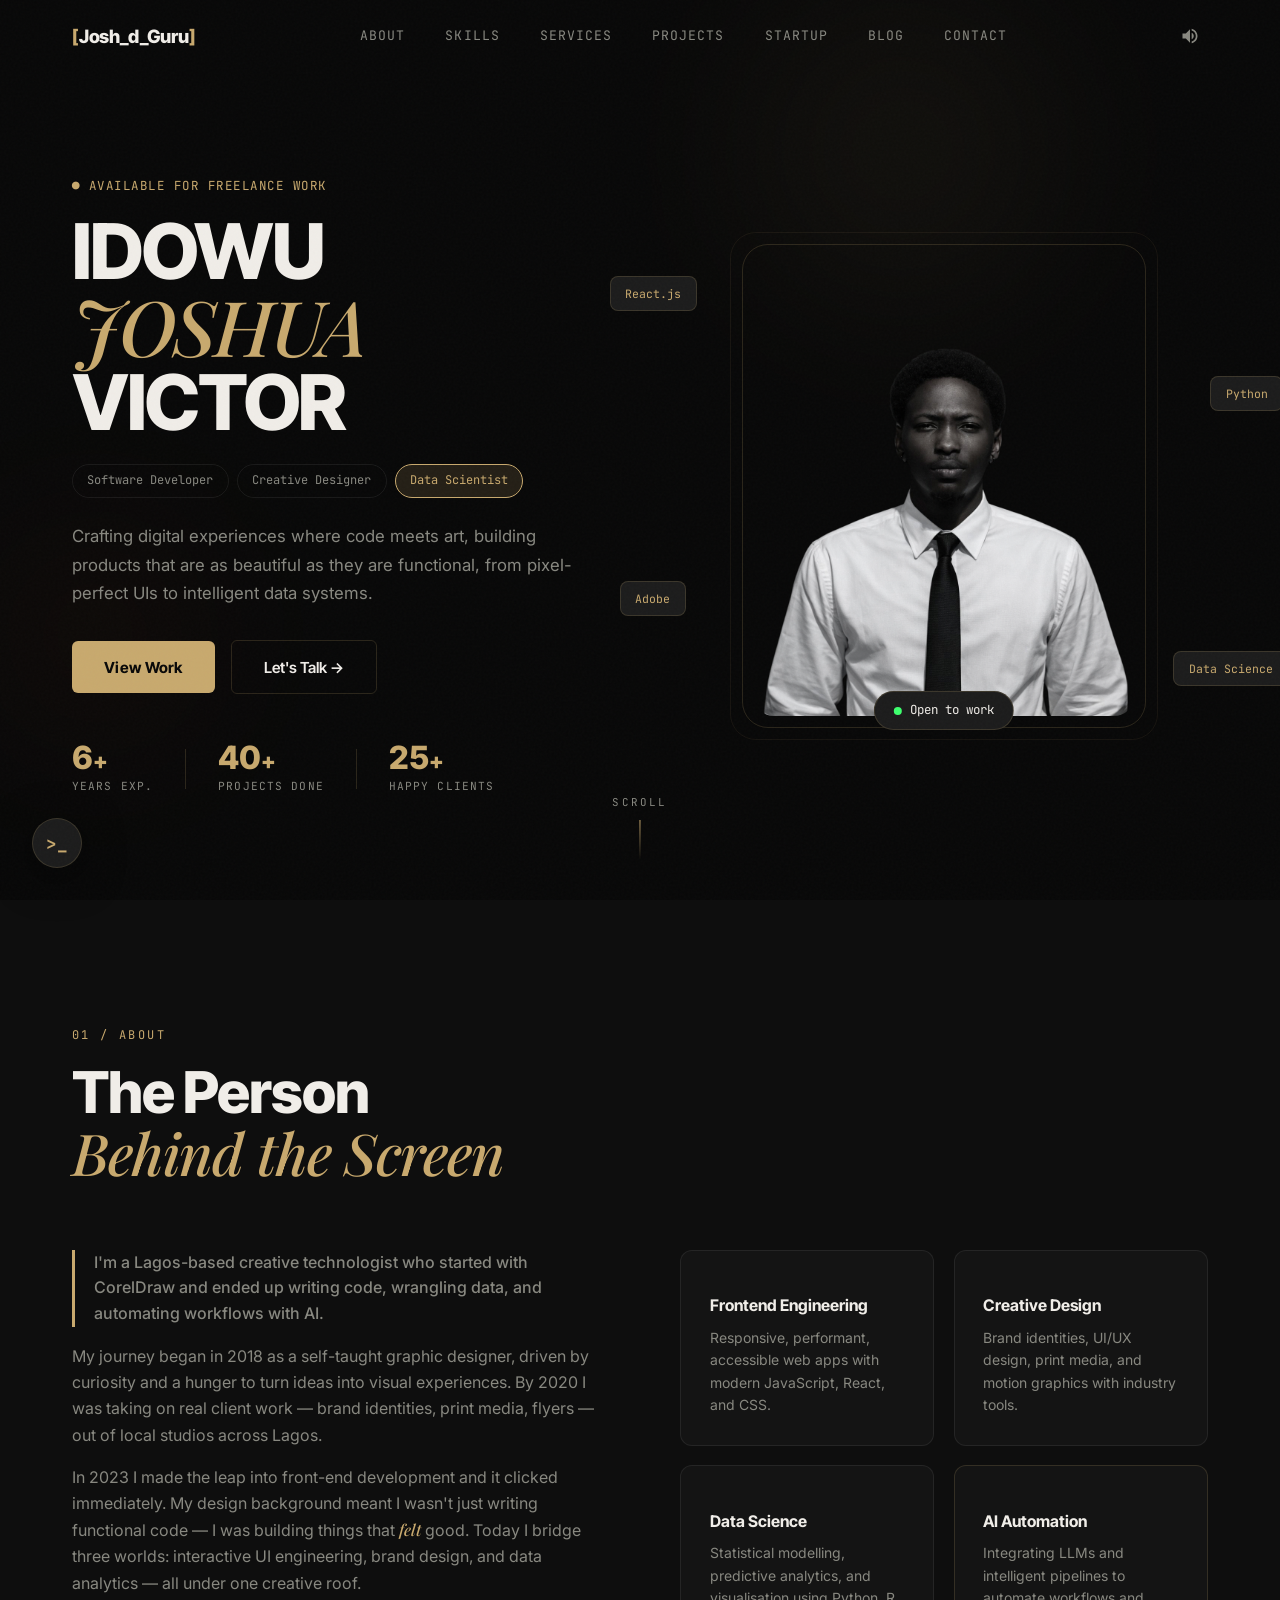
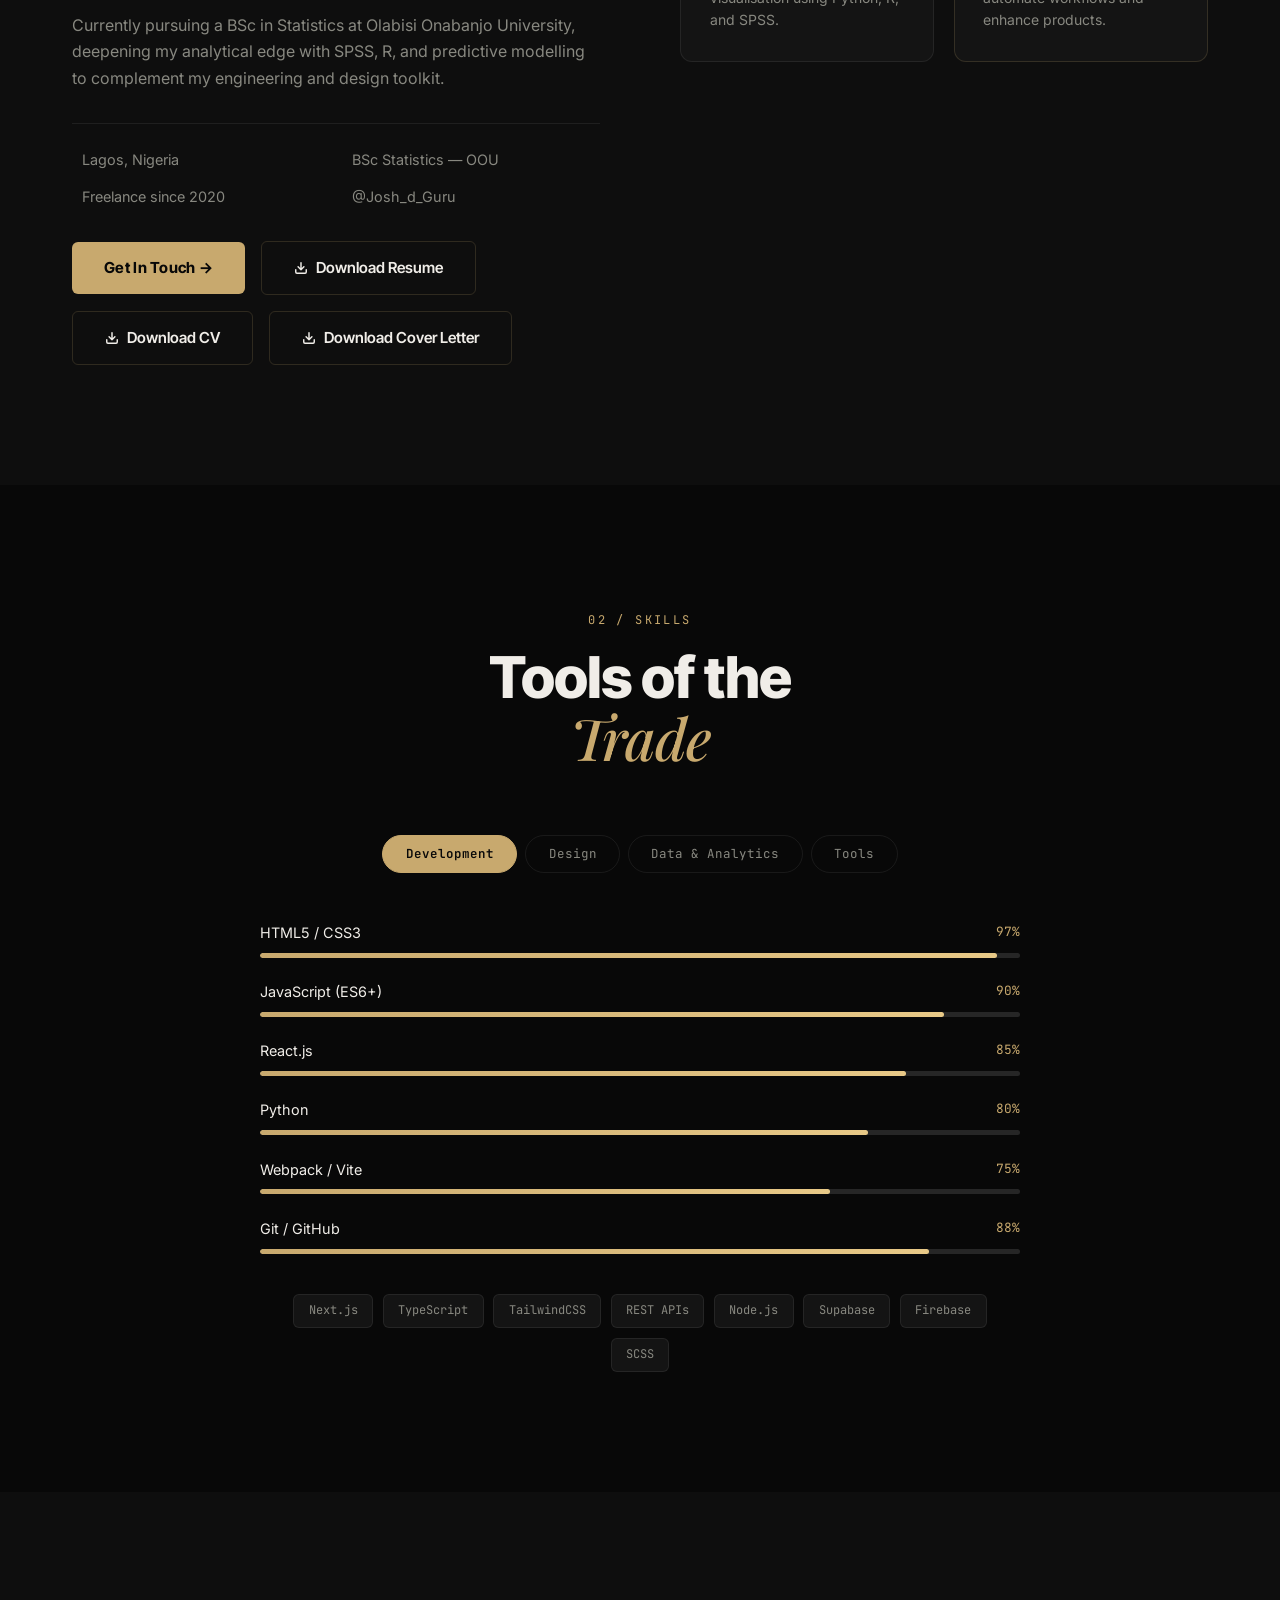
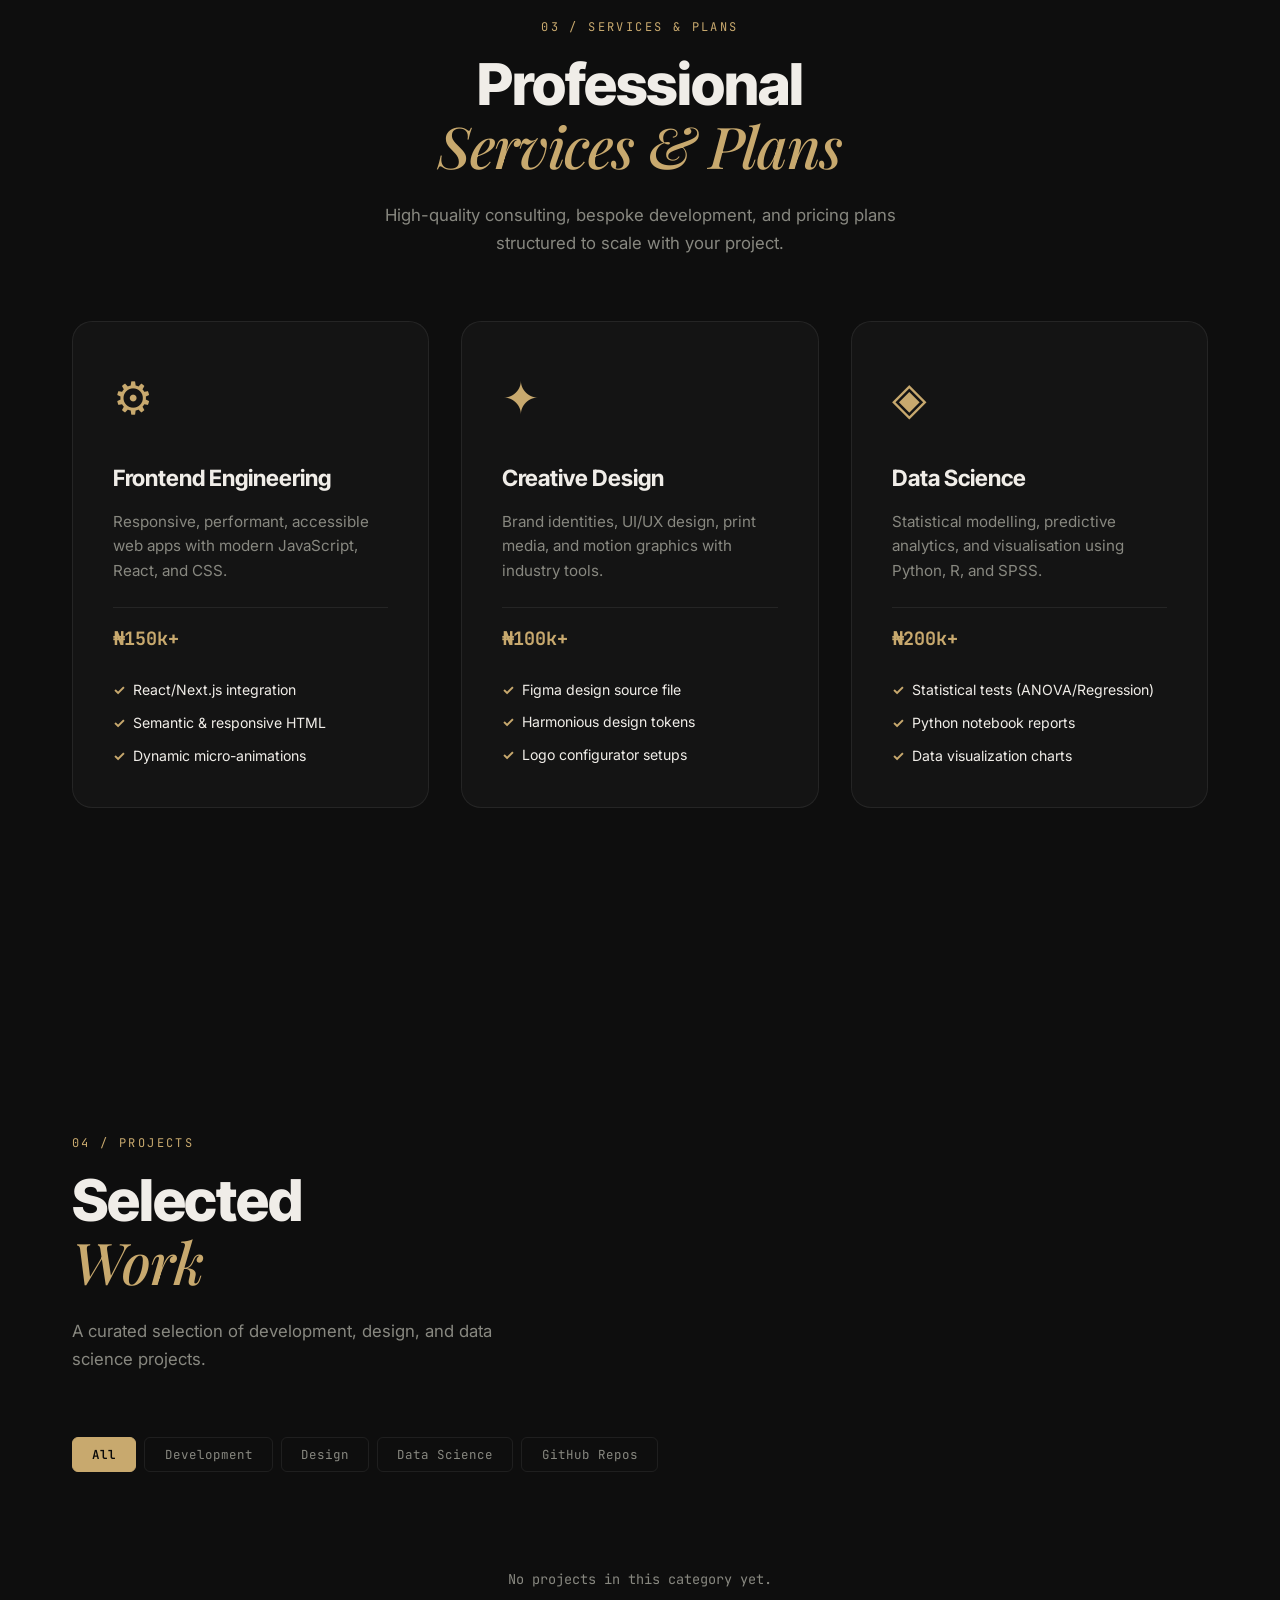
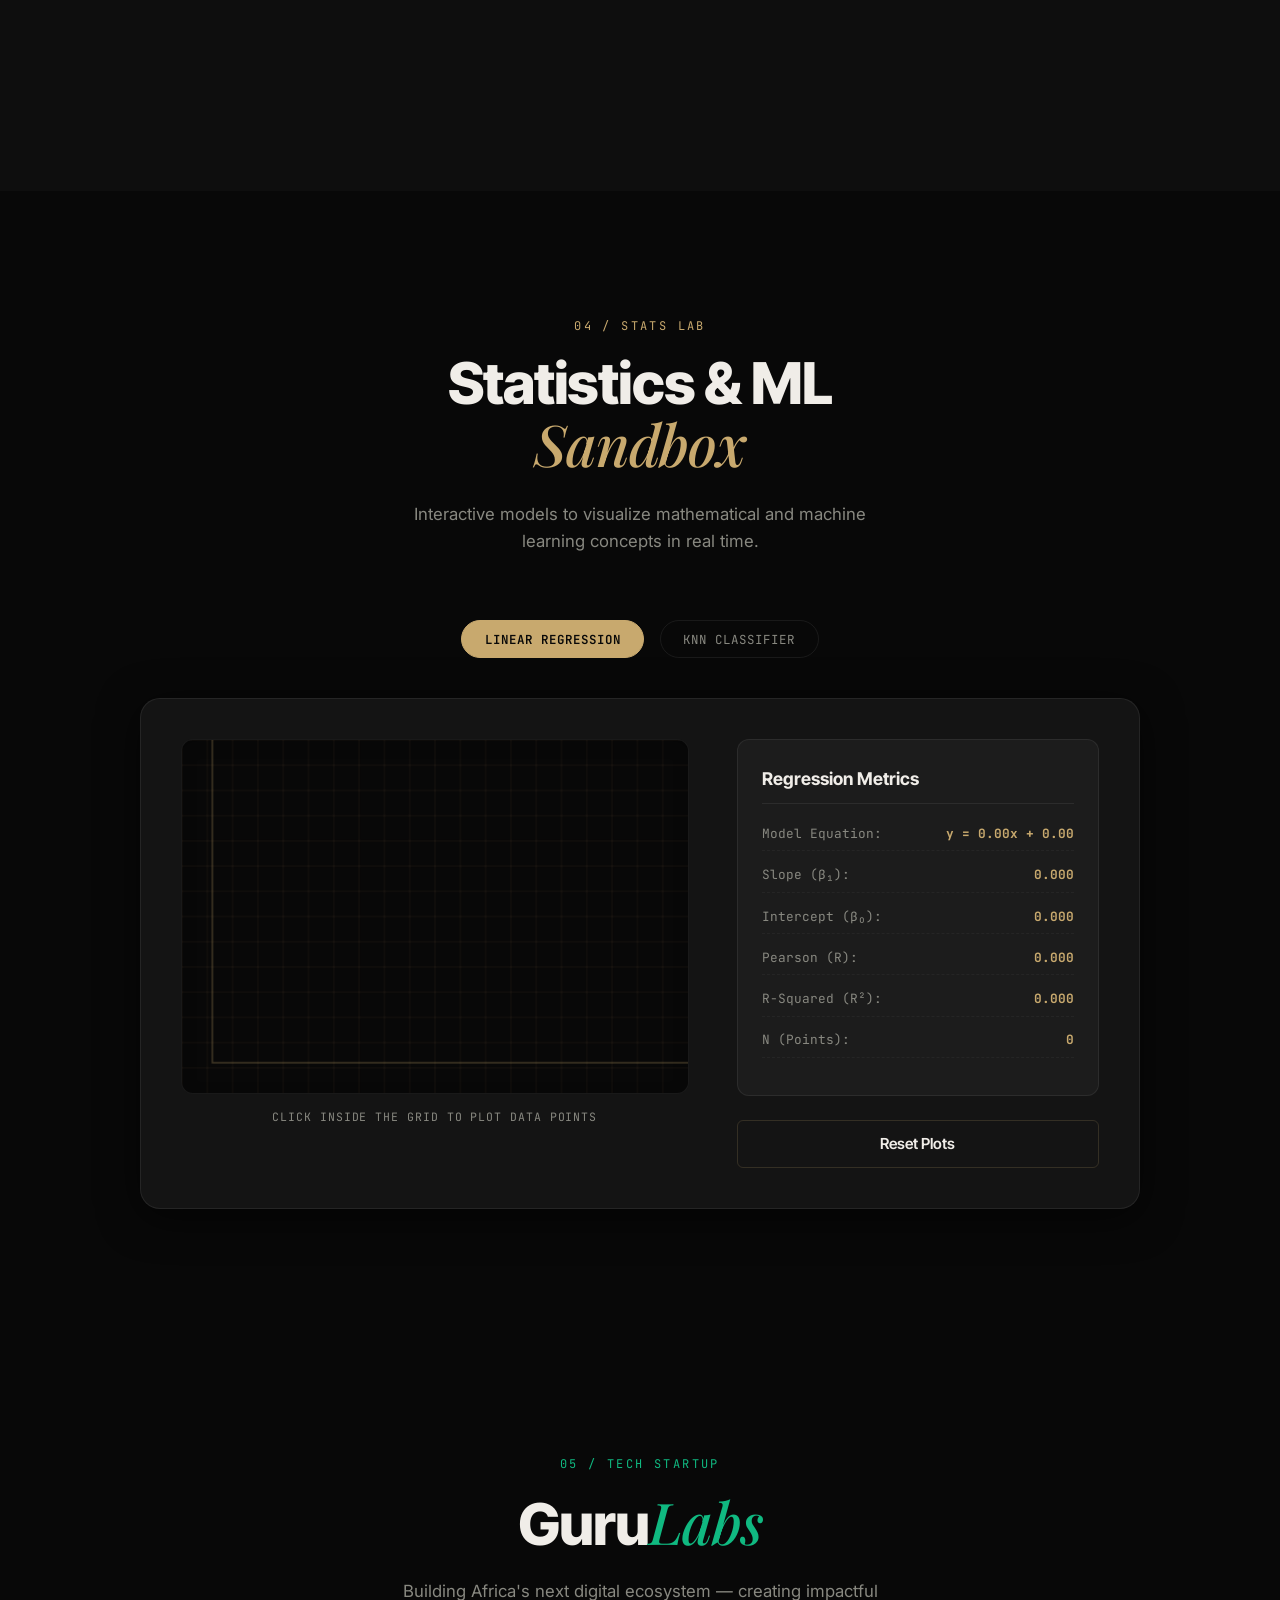
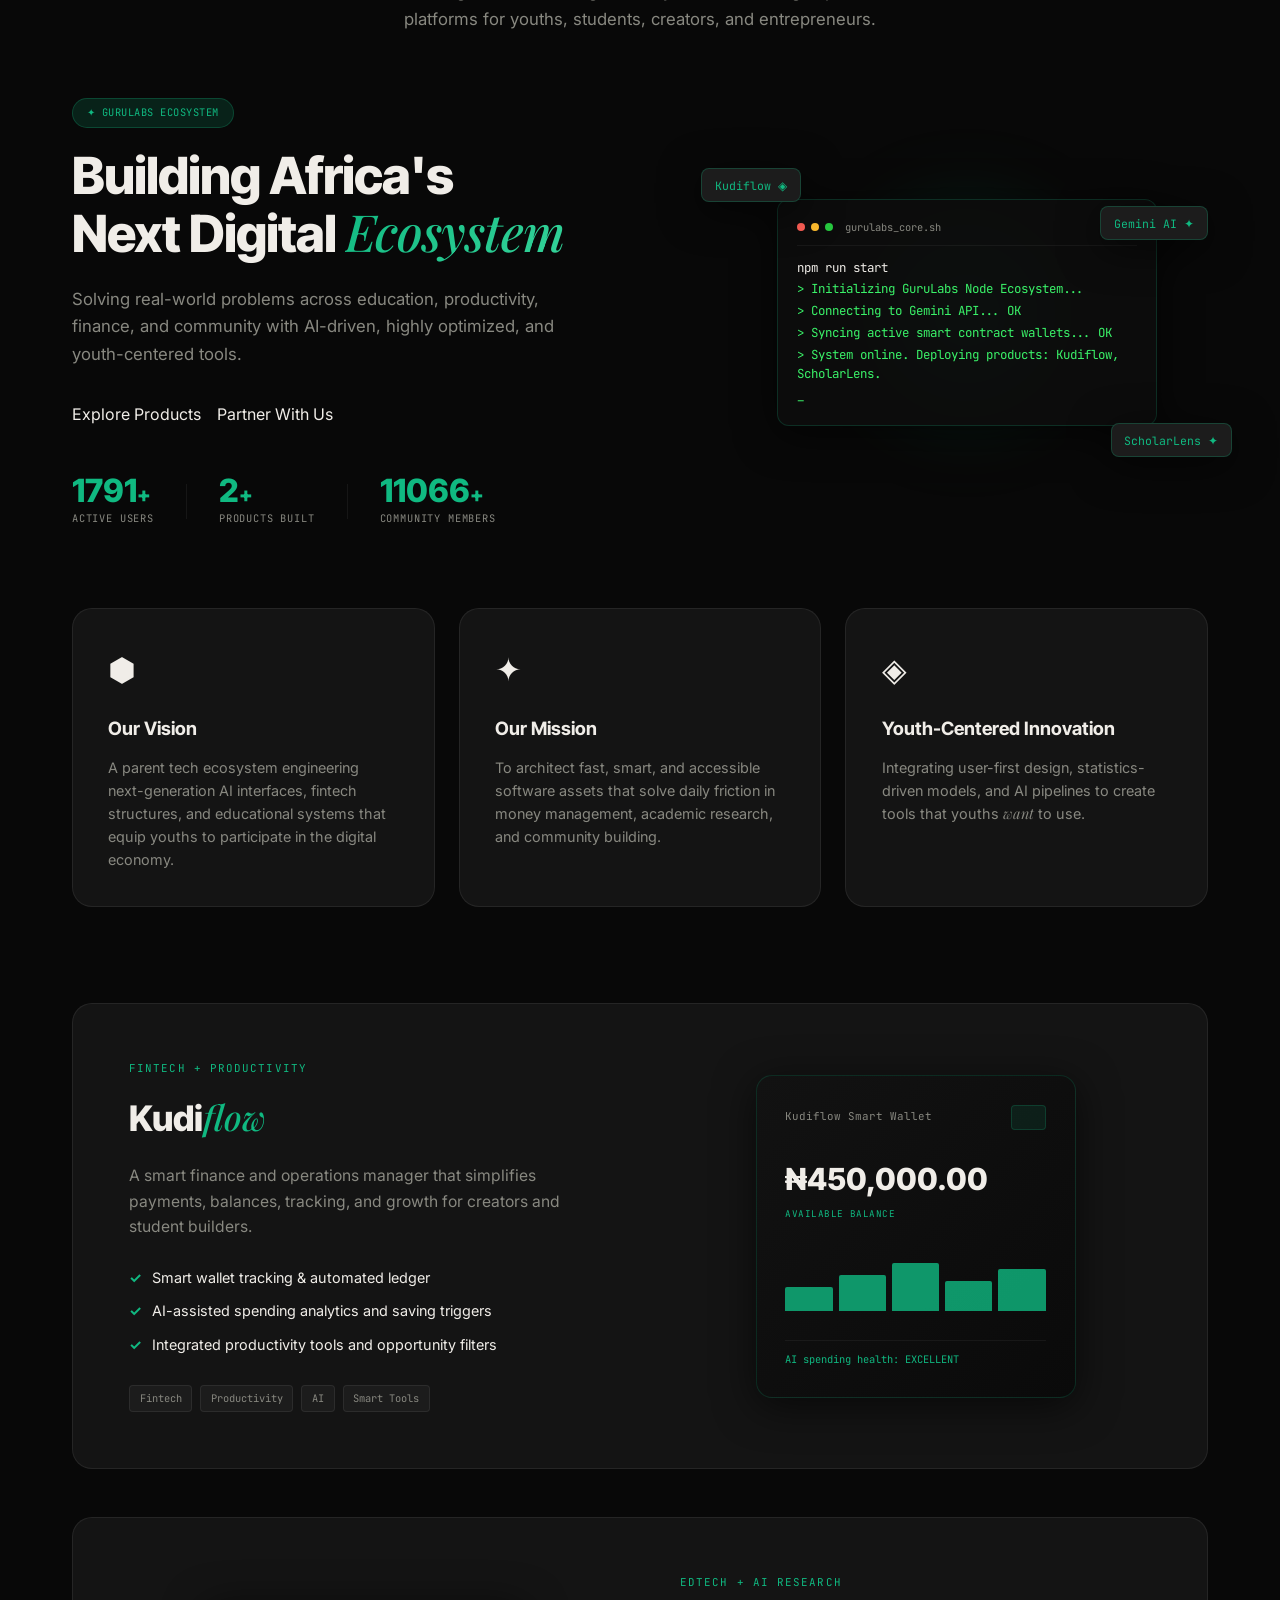
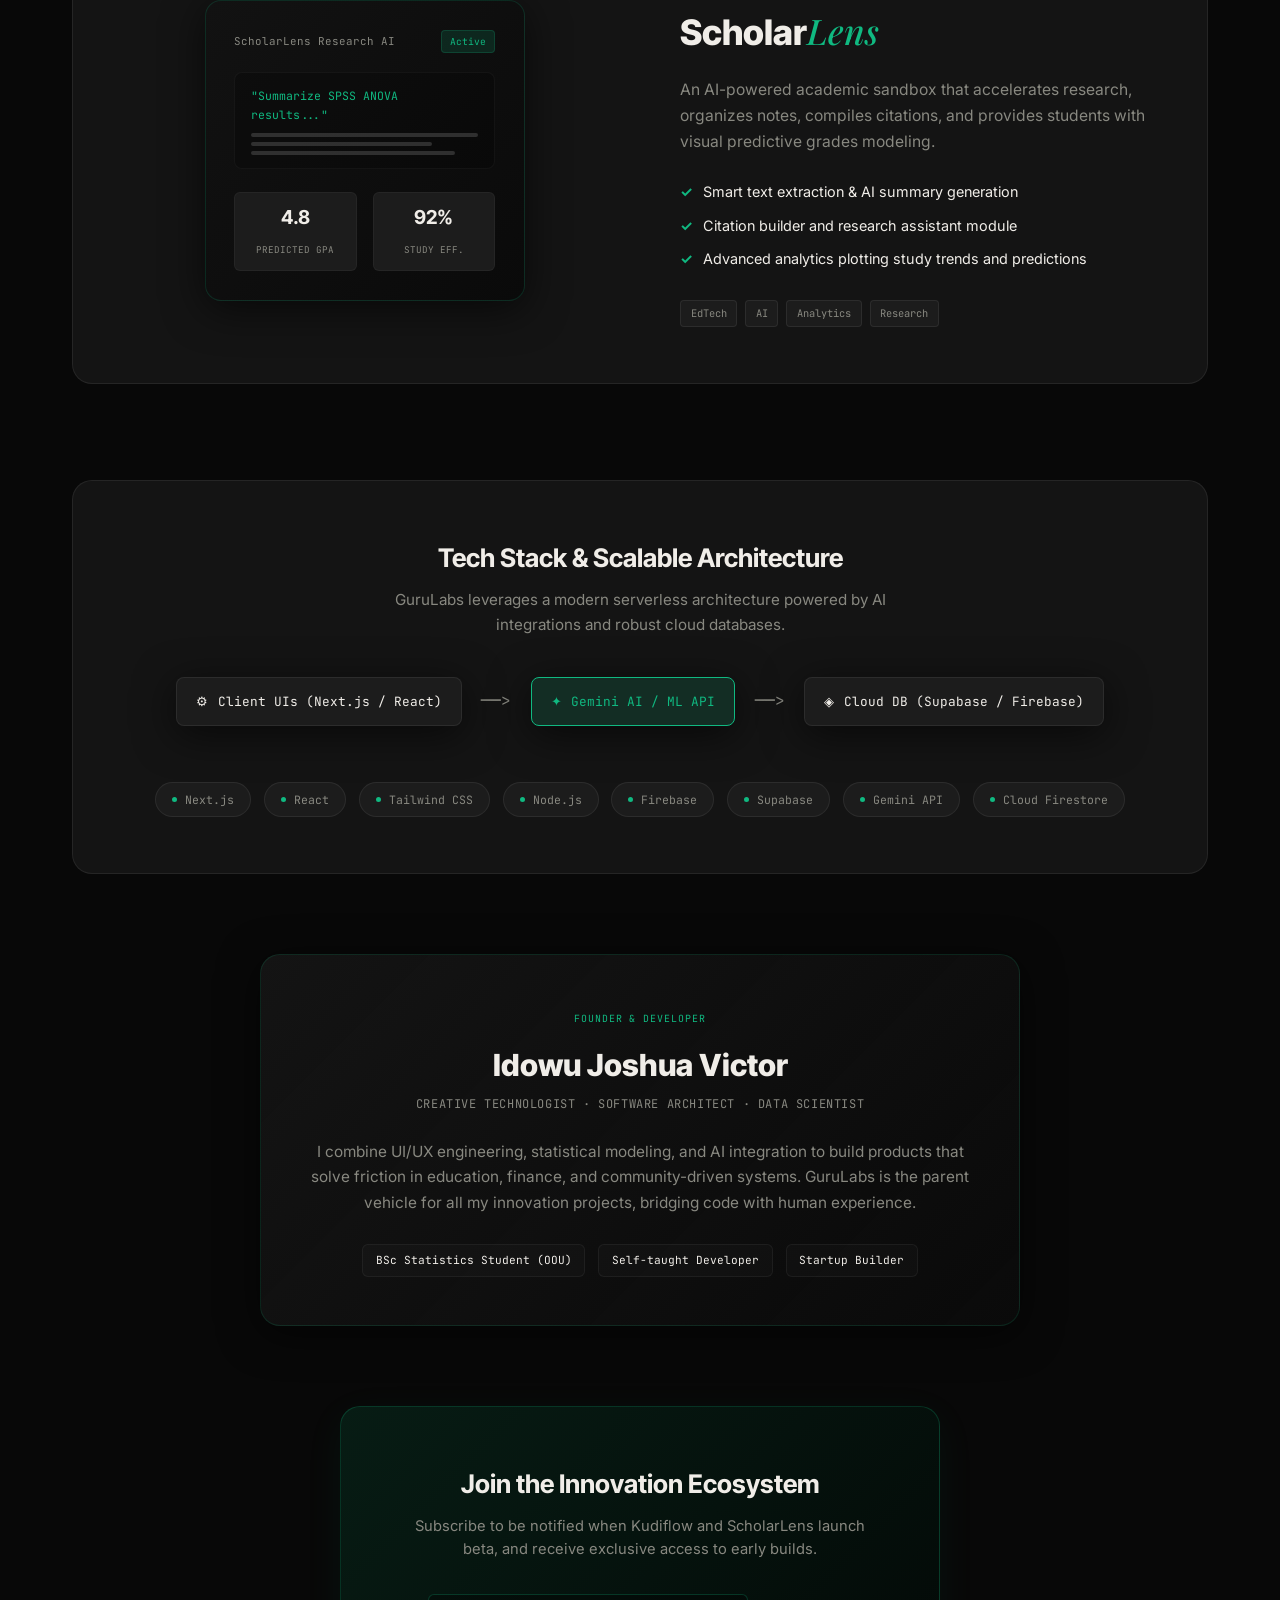
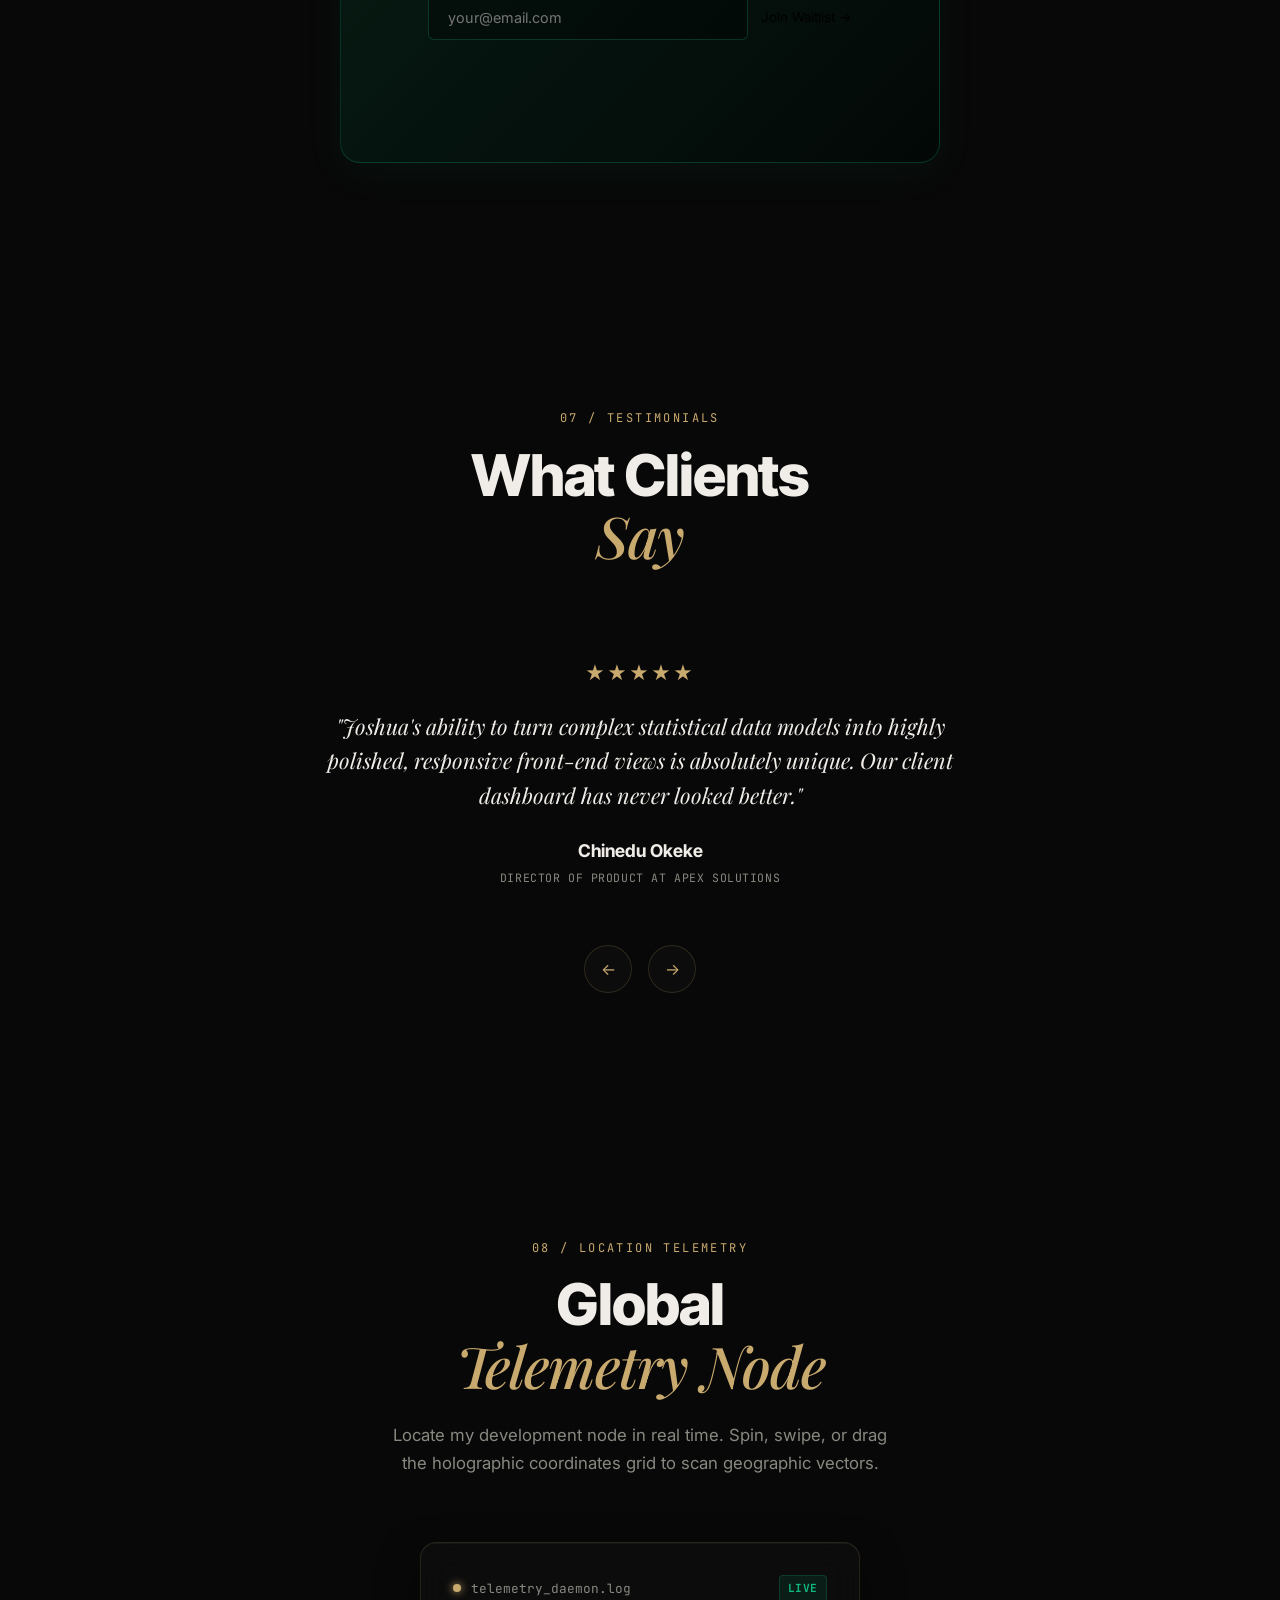
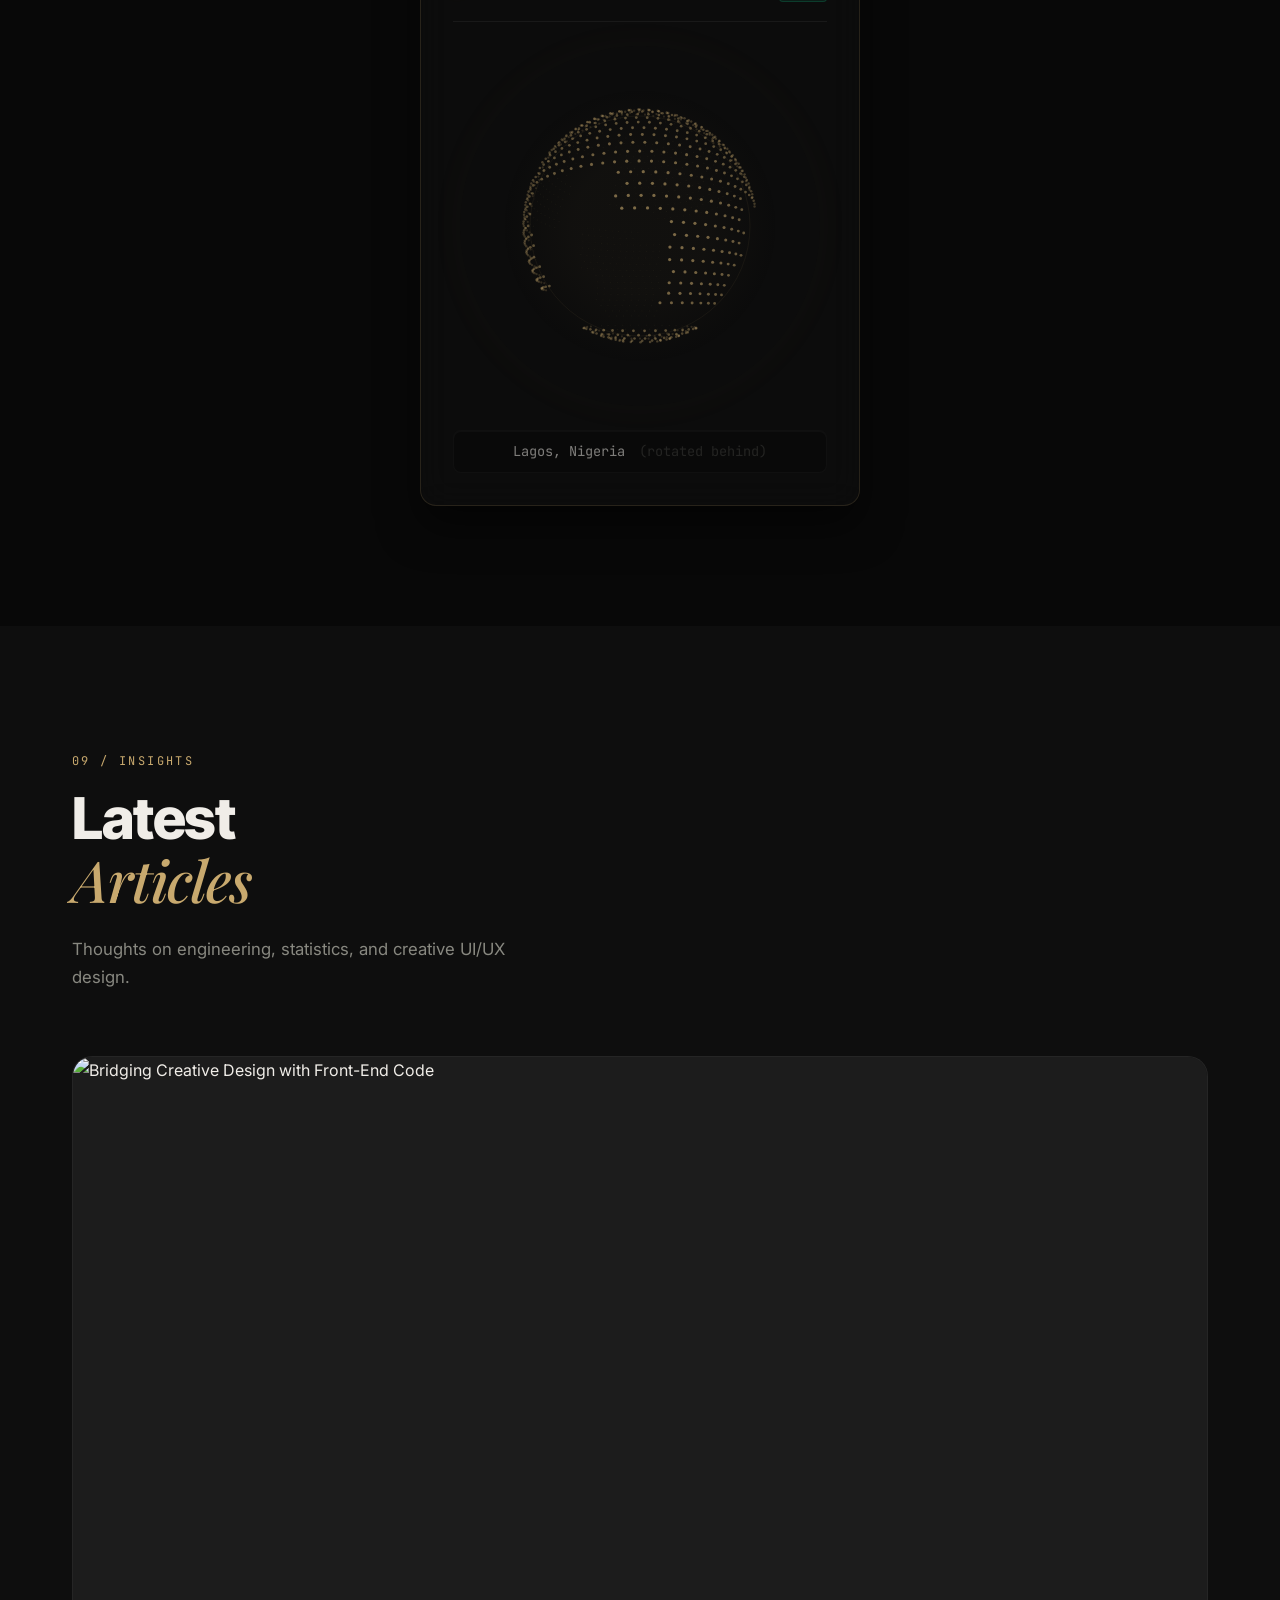
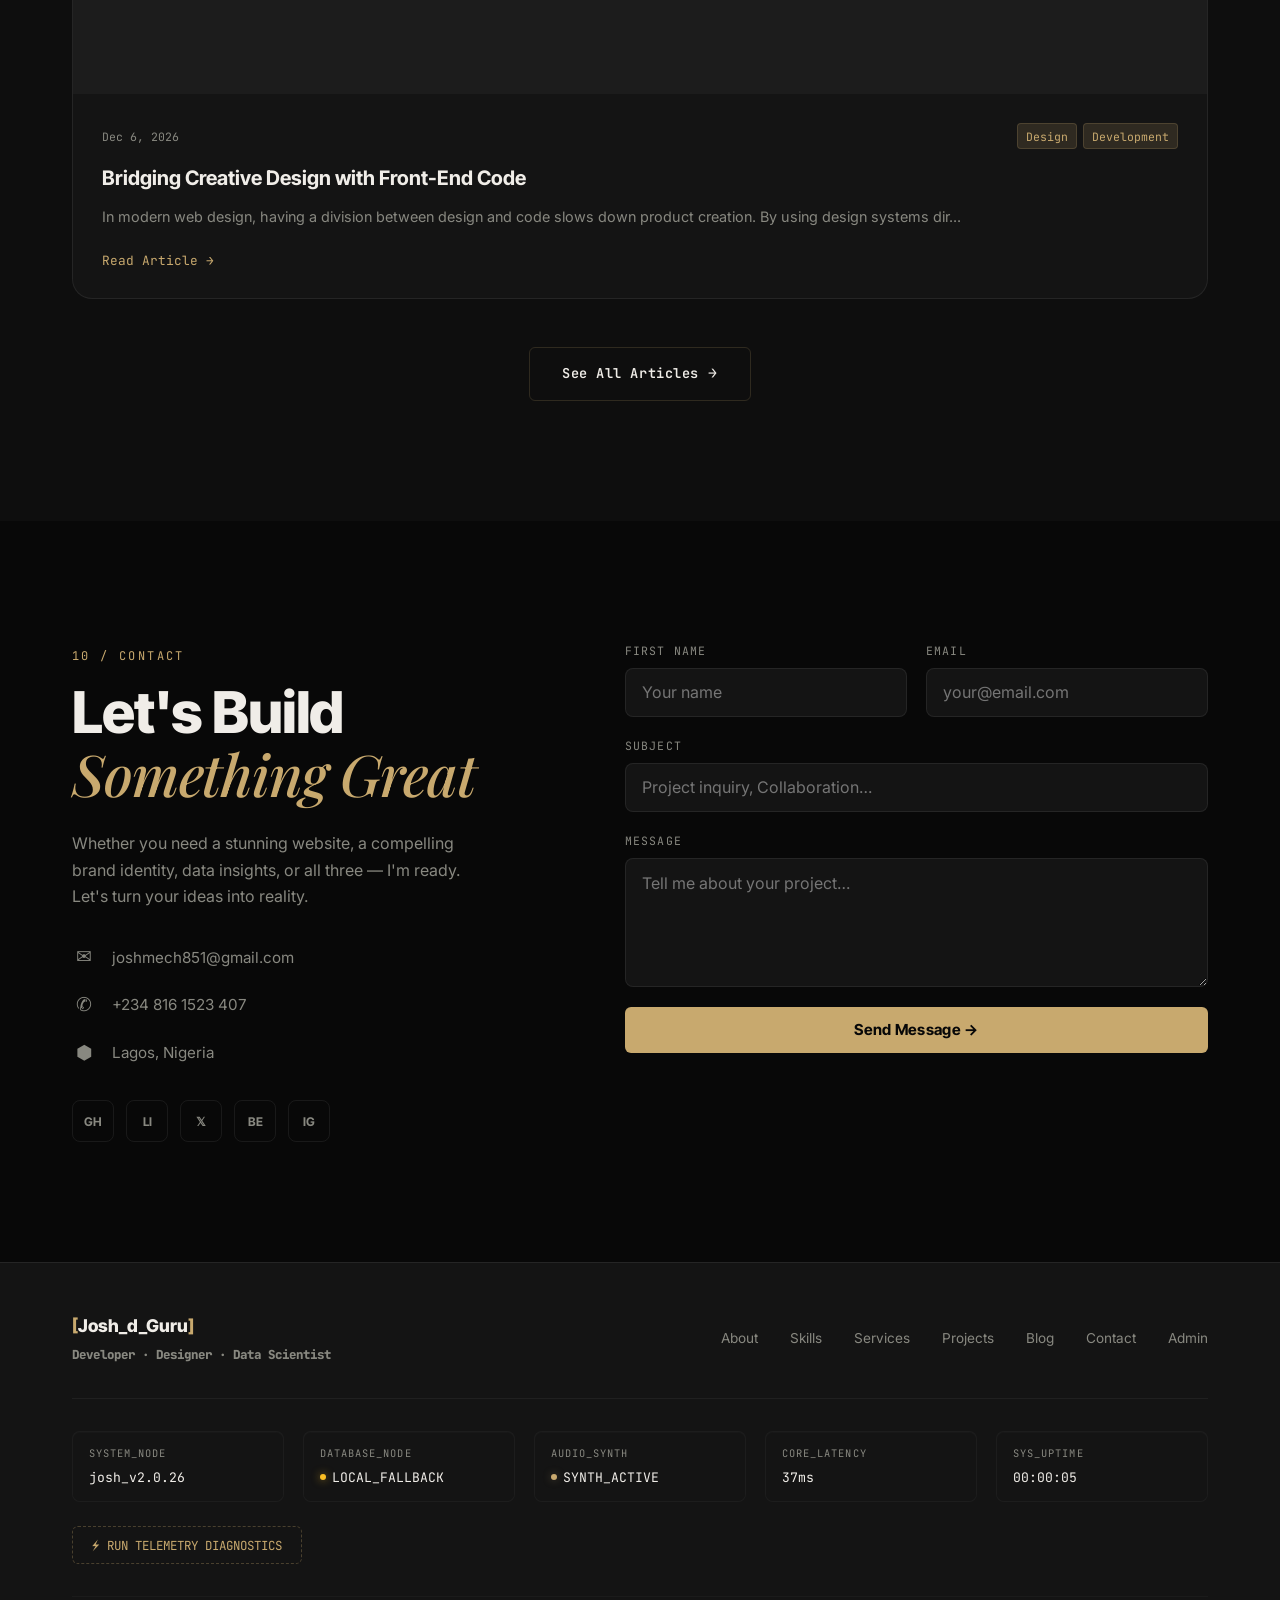
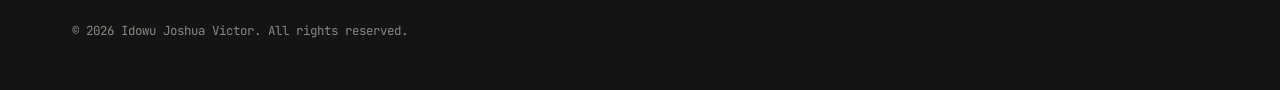
==== commit d3b55164: "3" ====
--- a/index.html
+++ b/index.html
@@ -852,6 +852,12 @@
       <div class="blog-grid" id="blogGrid">
         <!-- Dynamic blog cards go here -->
       </div>
+      <!-- See All Articles CTA -->
+      <div id="blogSeeCta" style="display:none; justify-content:center; margin-top:3rem;">
+        <a href="blog.html" class="btn-ghost" style="display:inline-flex; align-items:center; gap:0.6rem; font-family:var(--font-mono); font-size:0.85rem; letter-spacing:0.04em;">
+          See All Articles <span style="font-size:1.1em;">→</span>
+        </a>
+      </div>
     </div>
   </section>
 
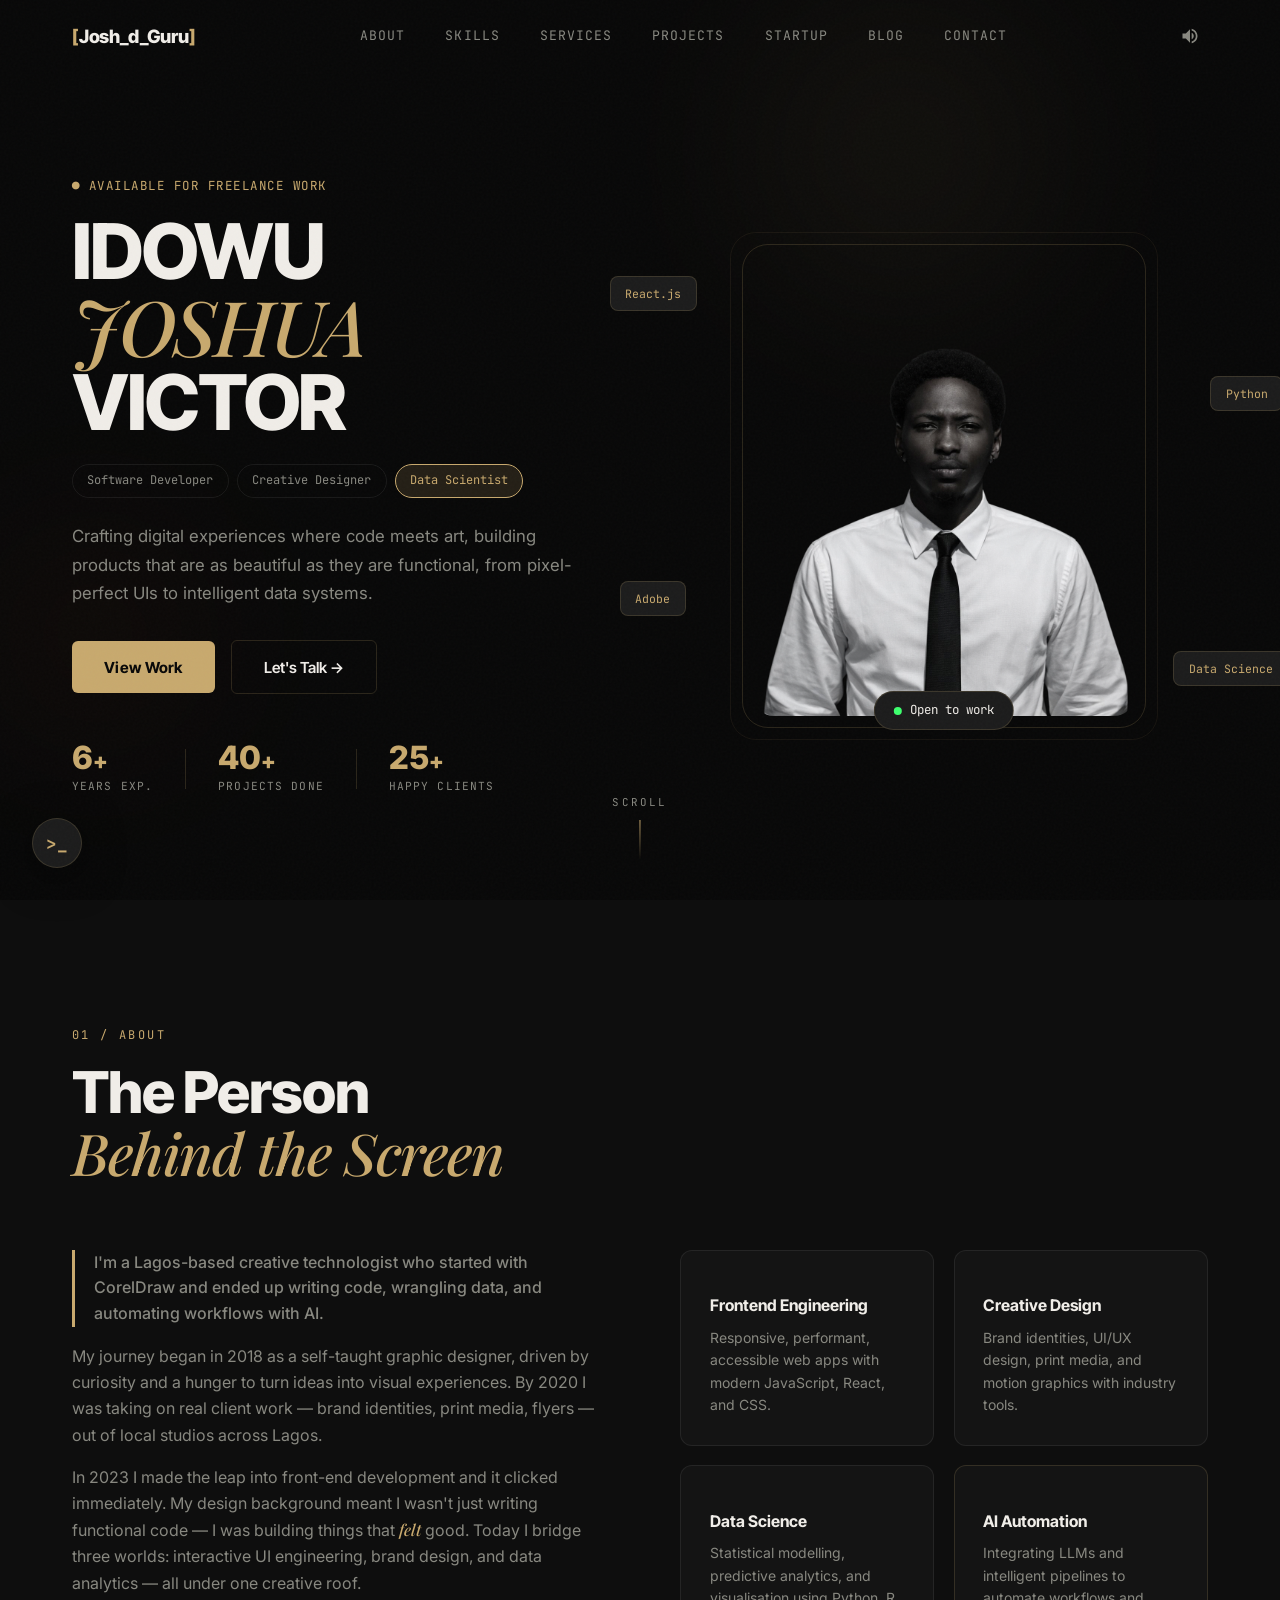
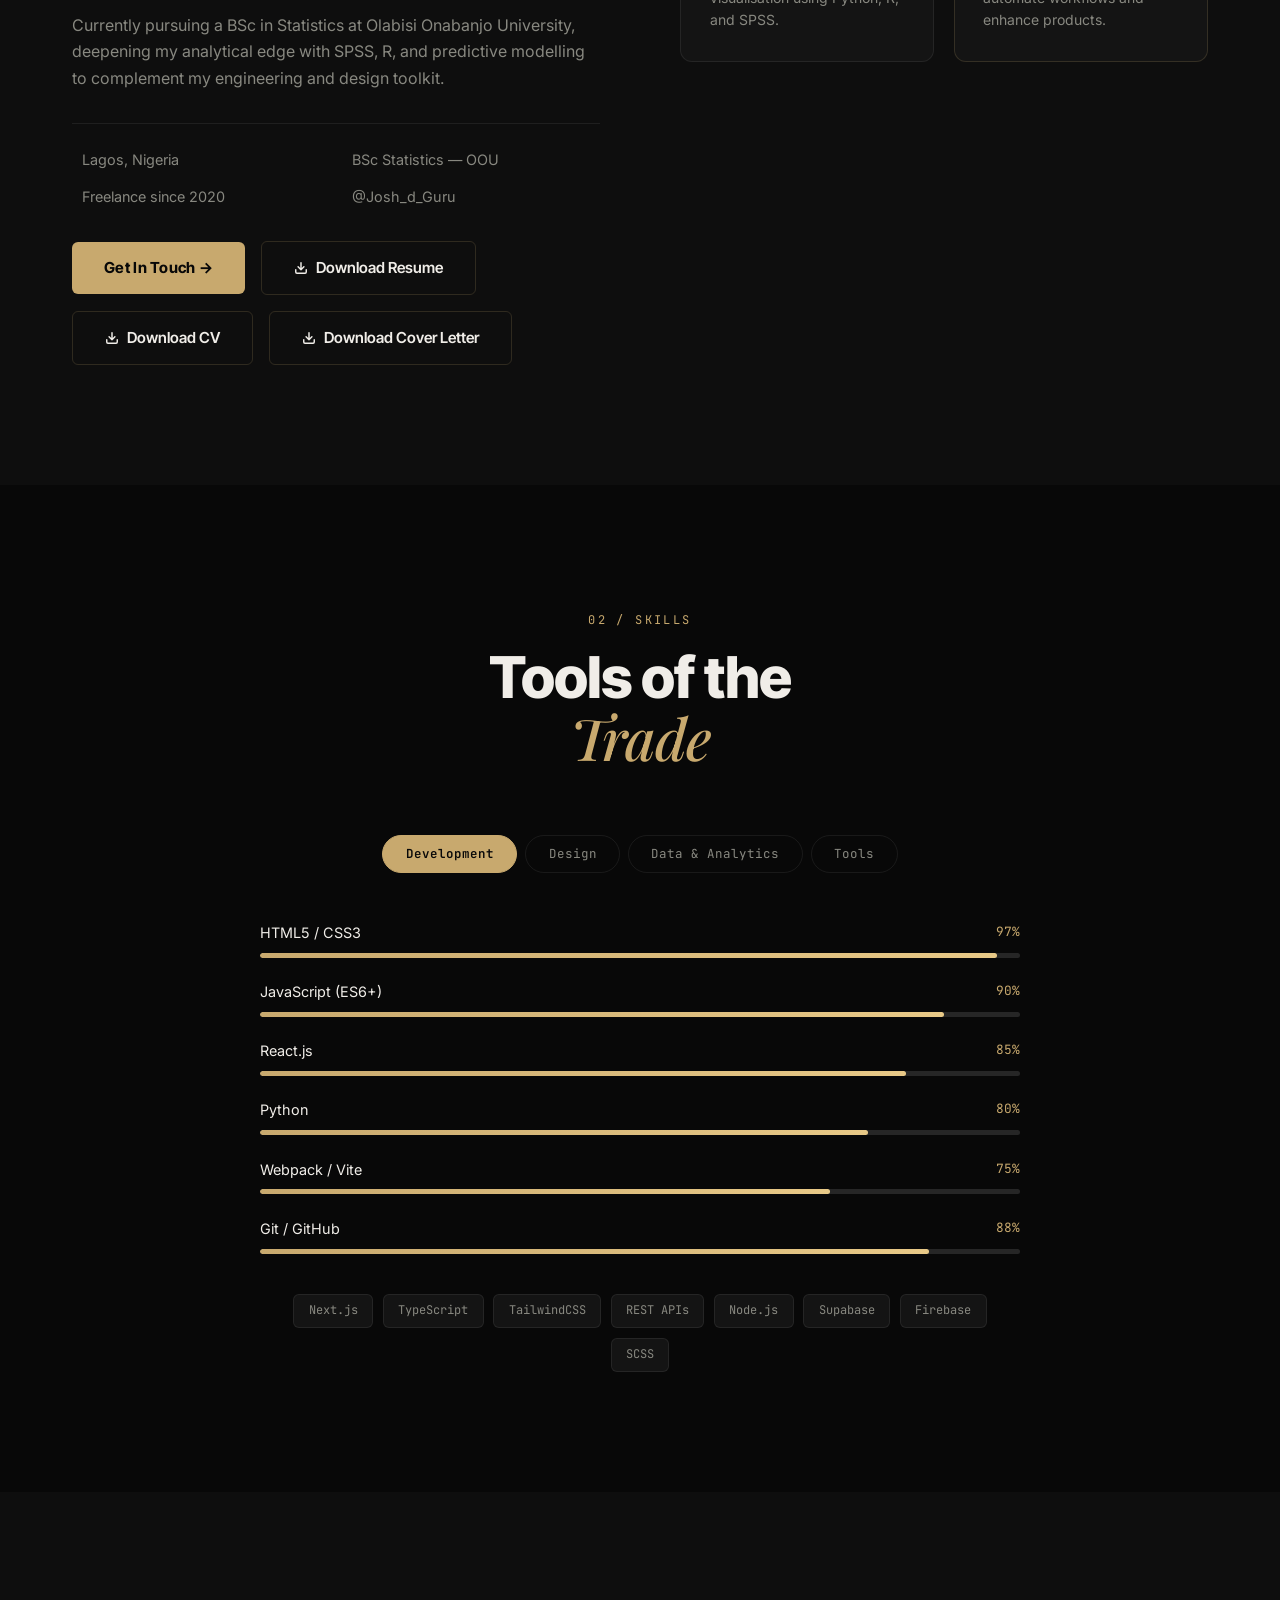
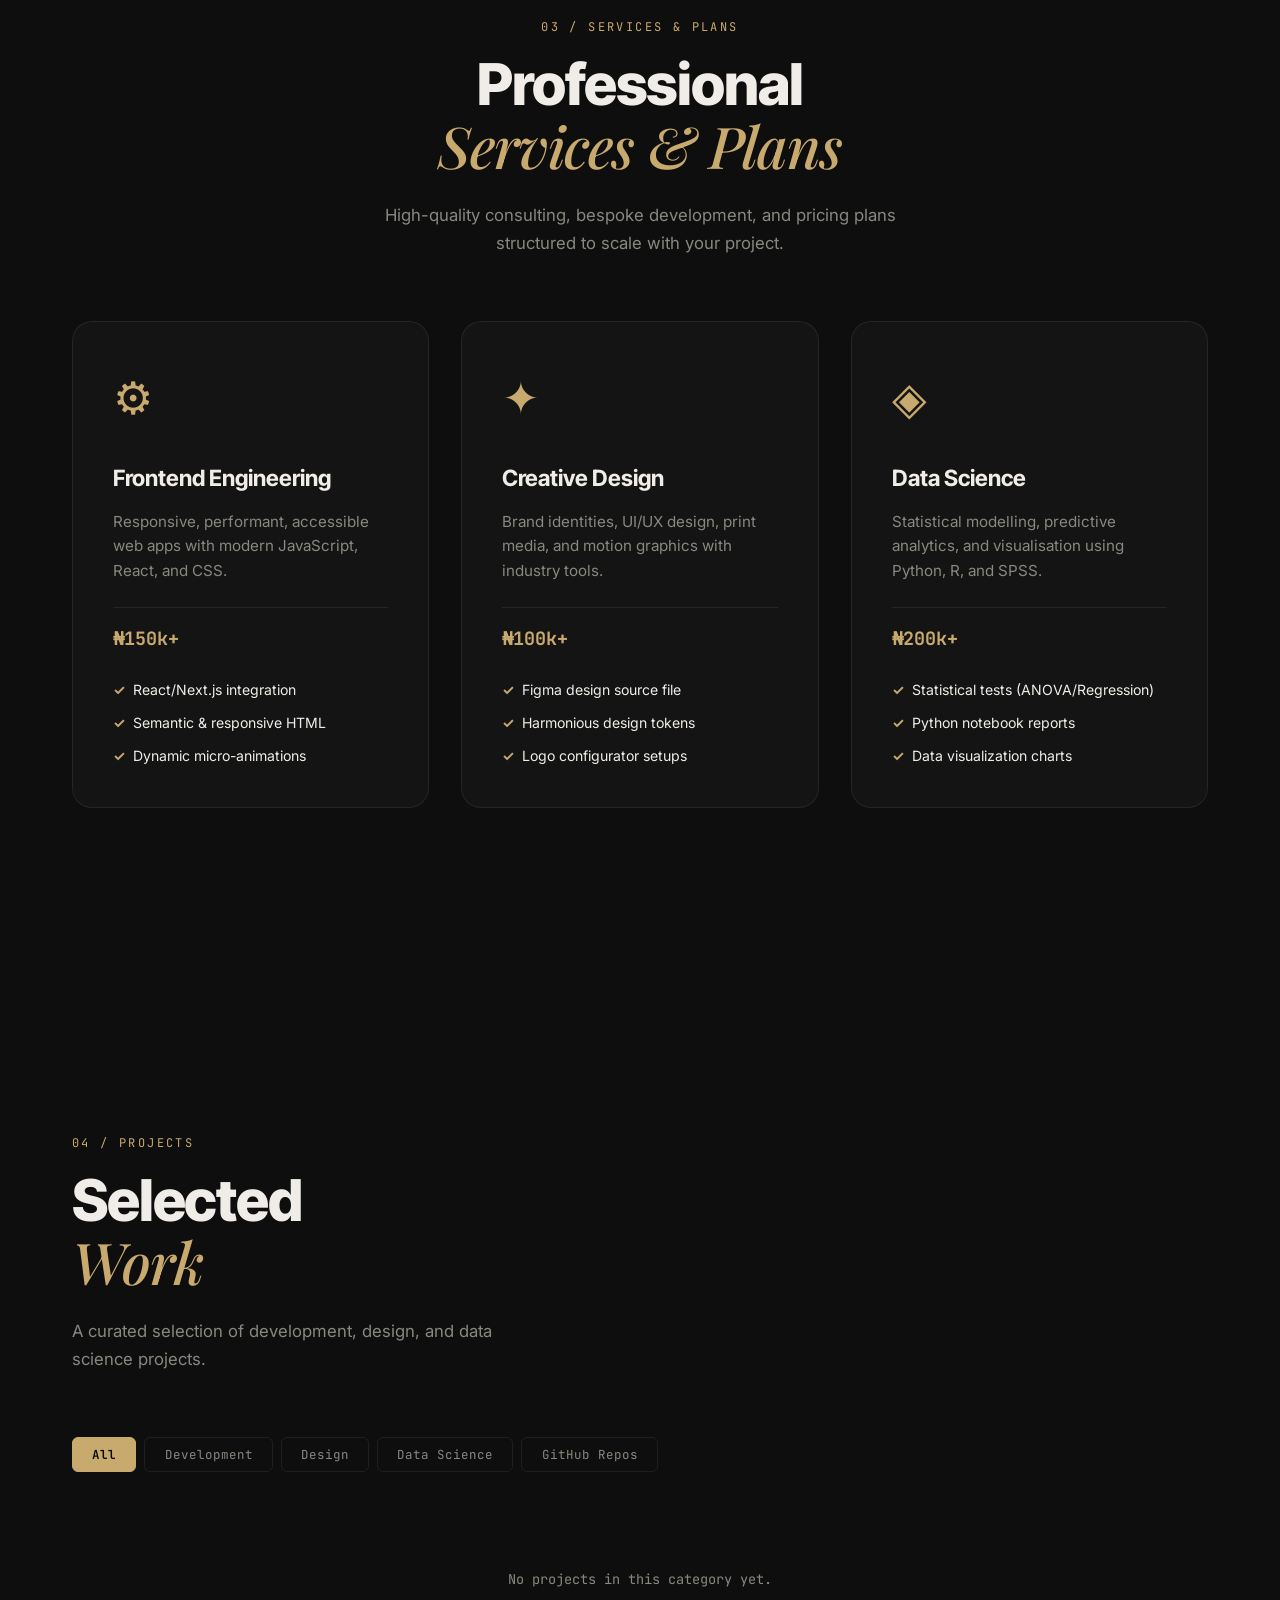
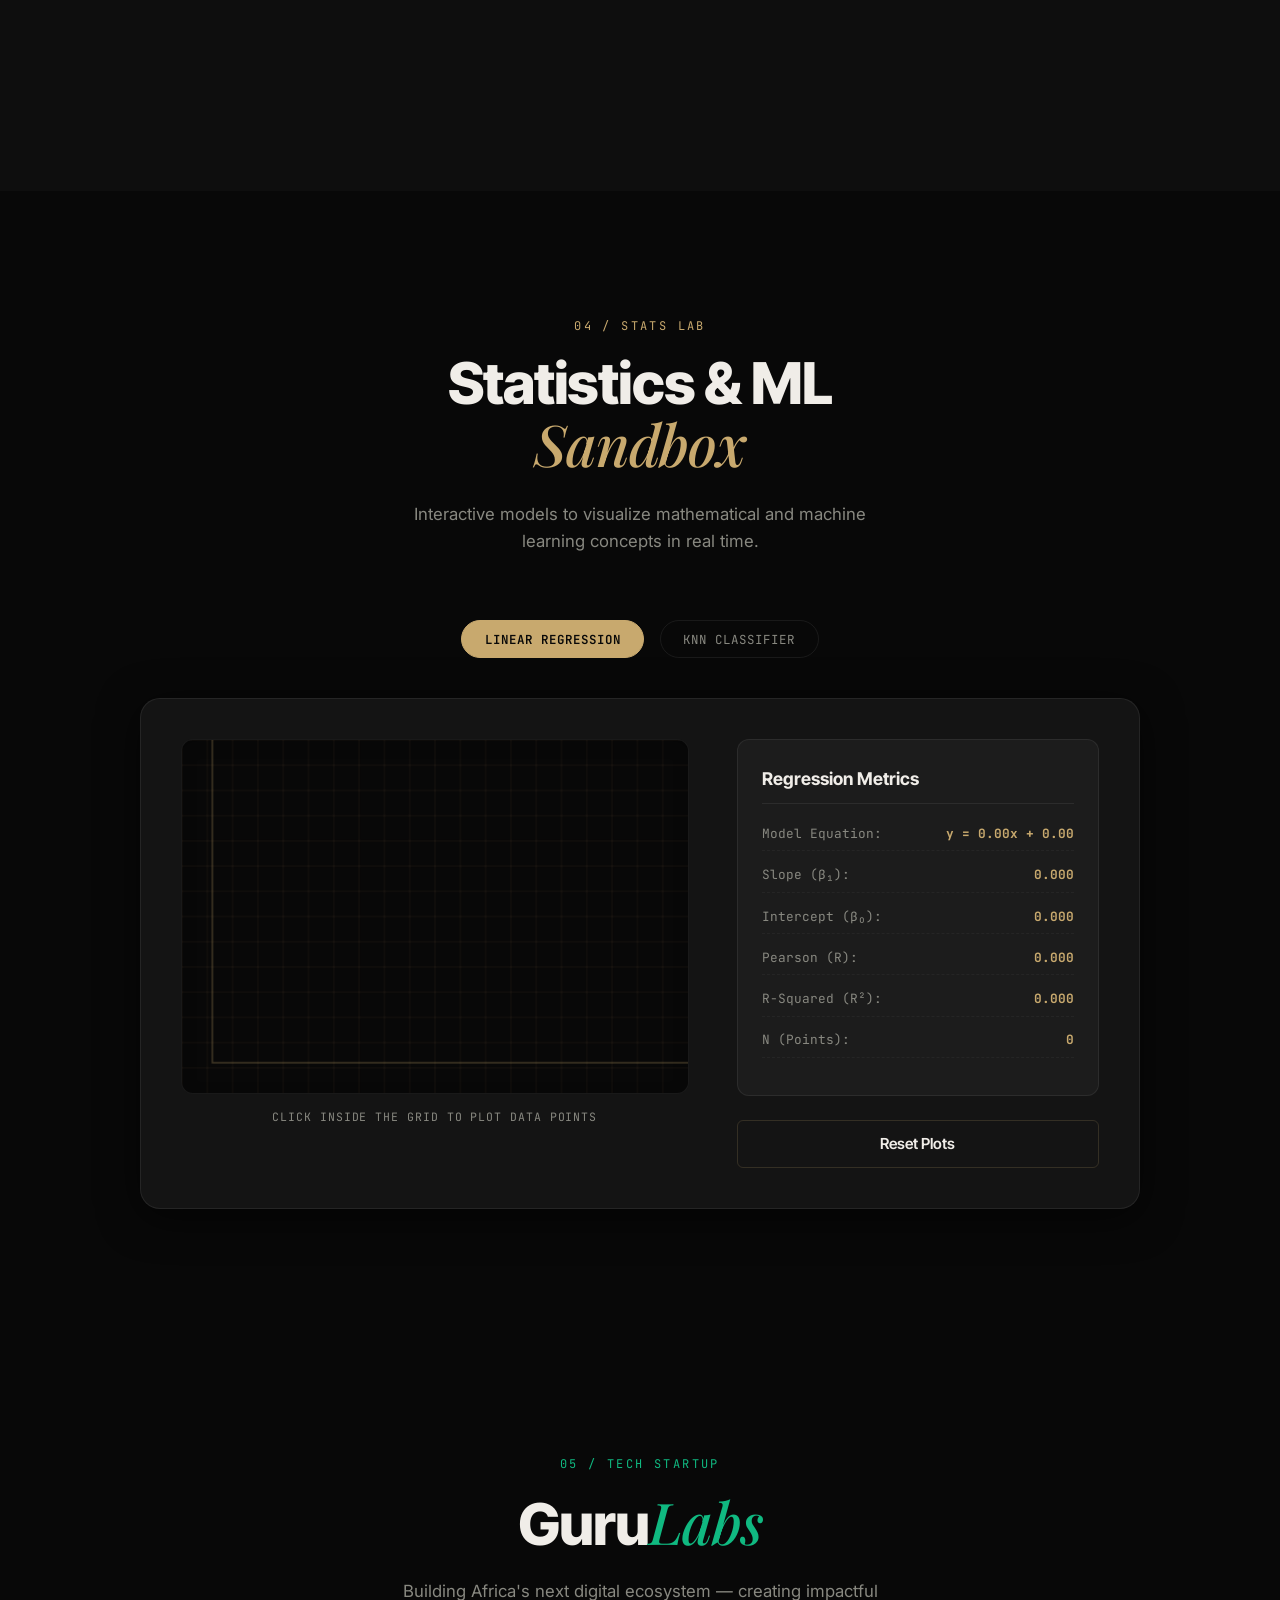
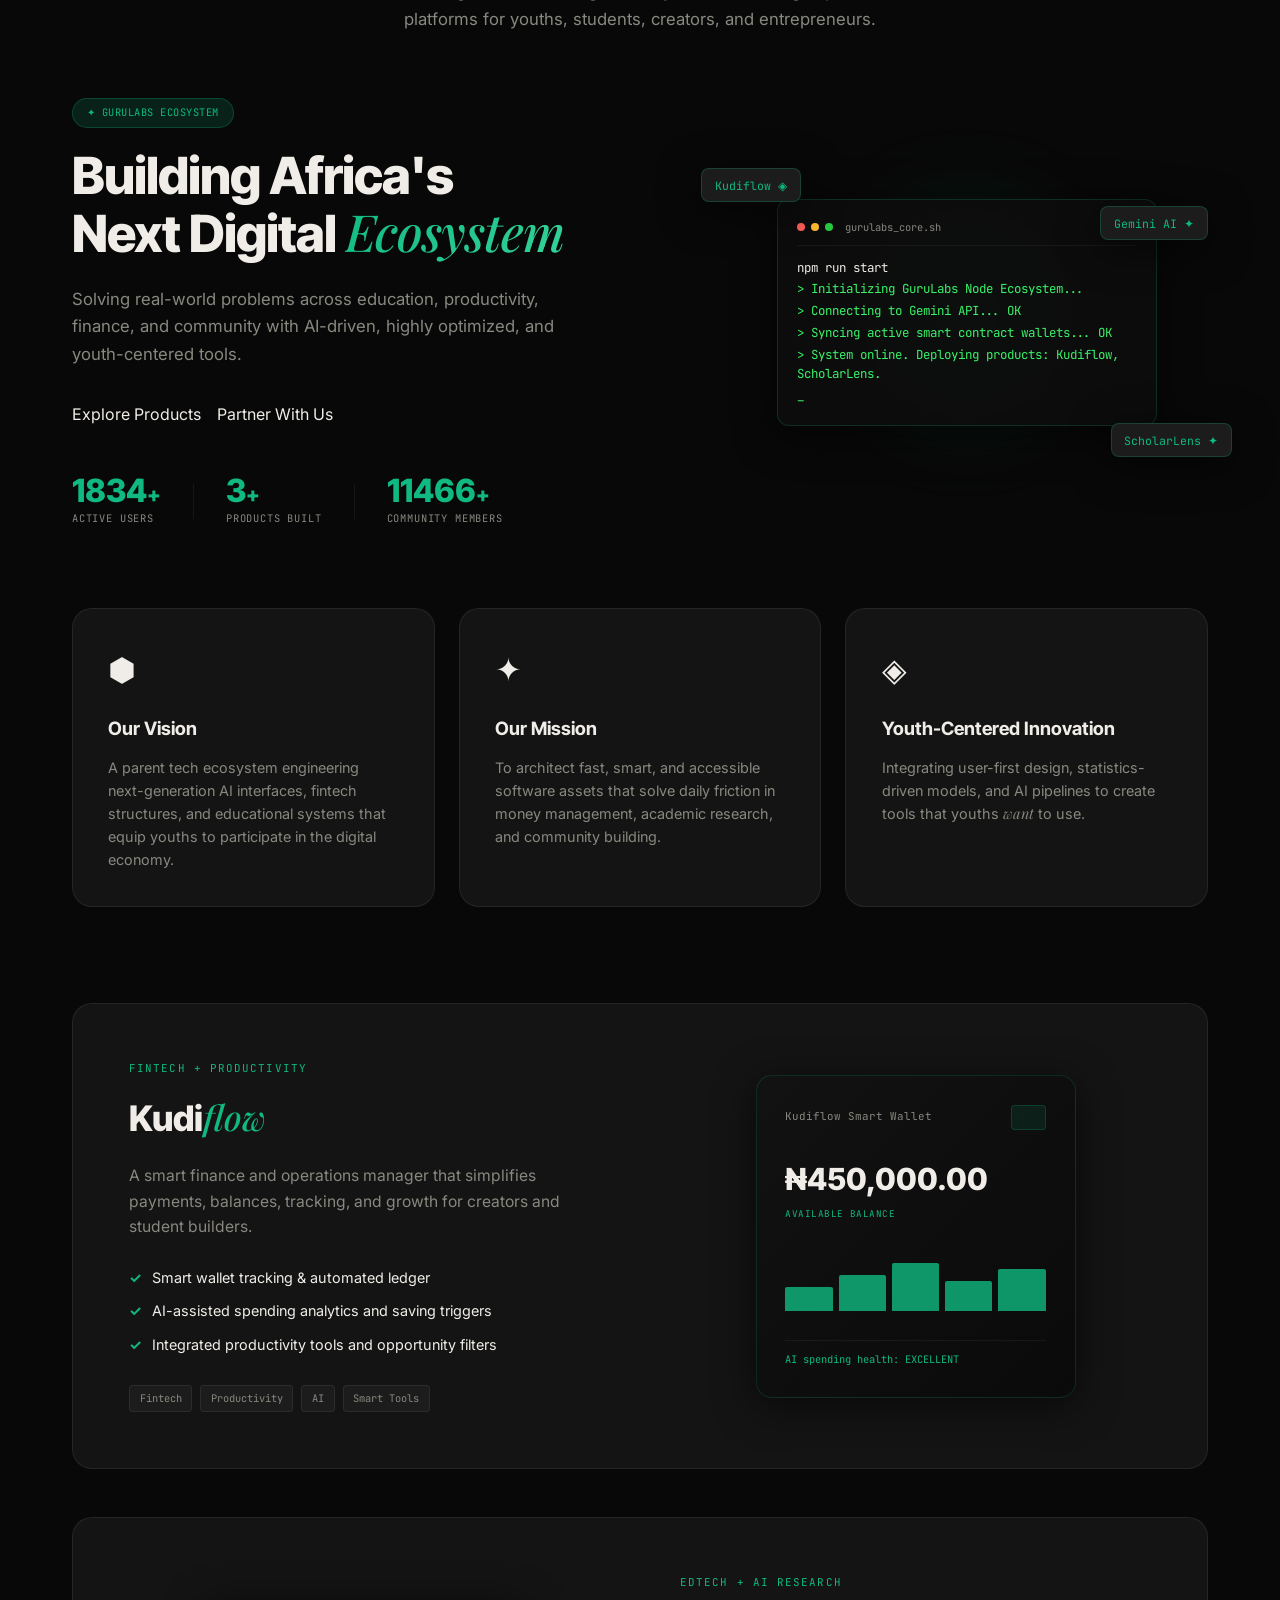
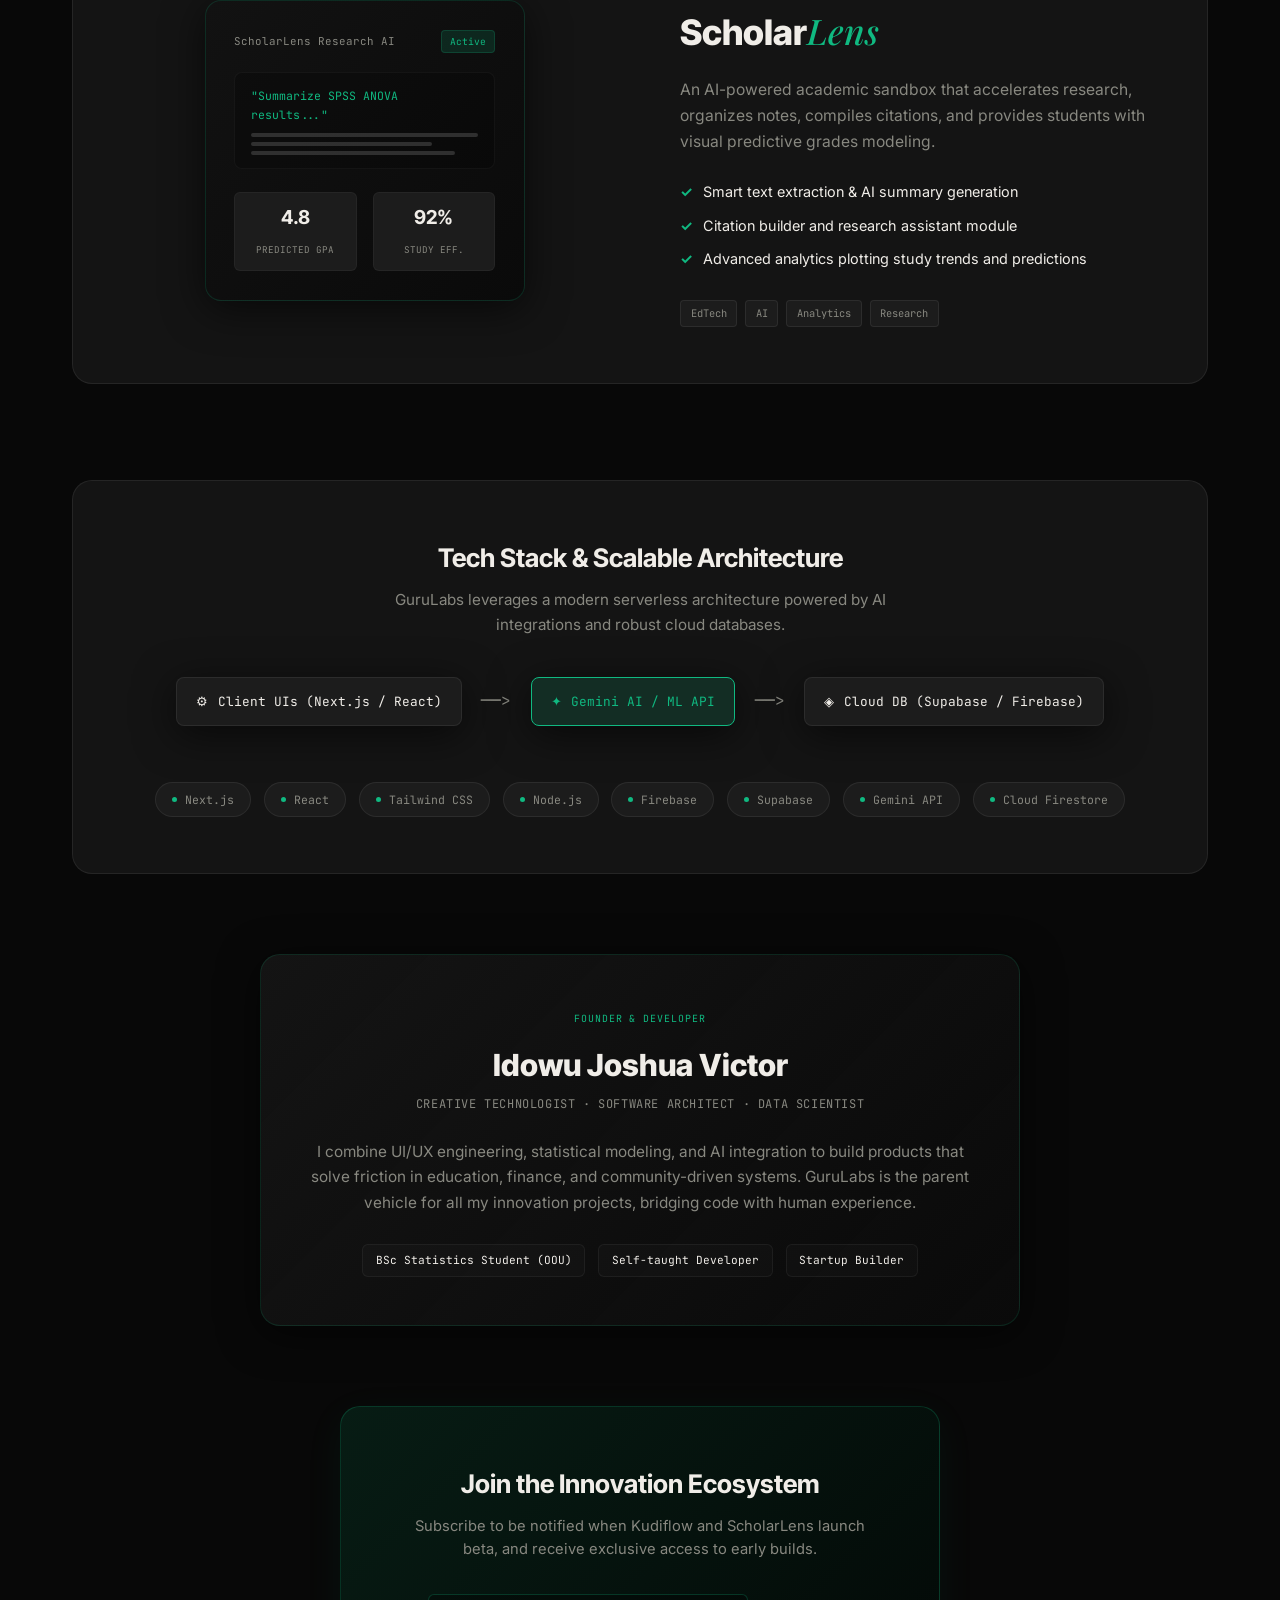
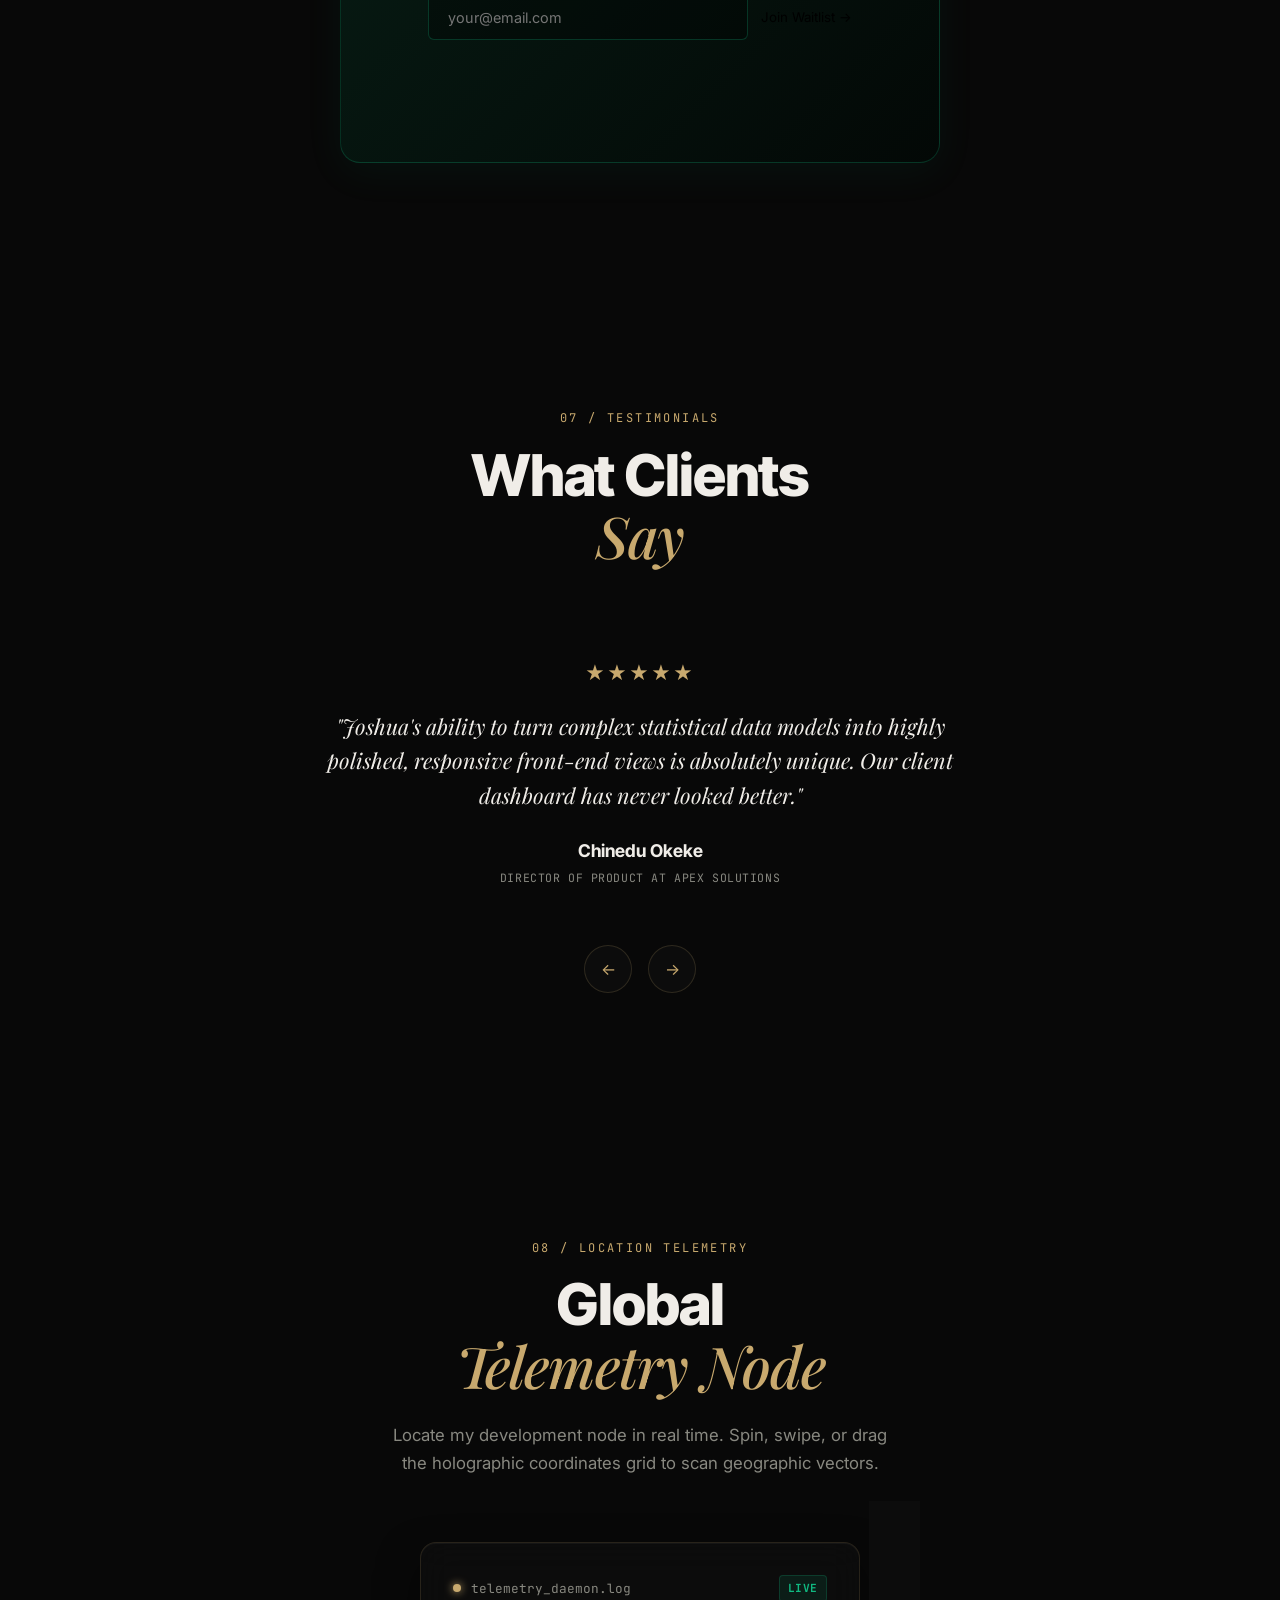
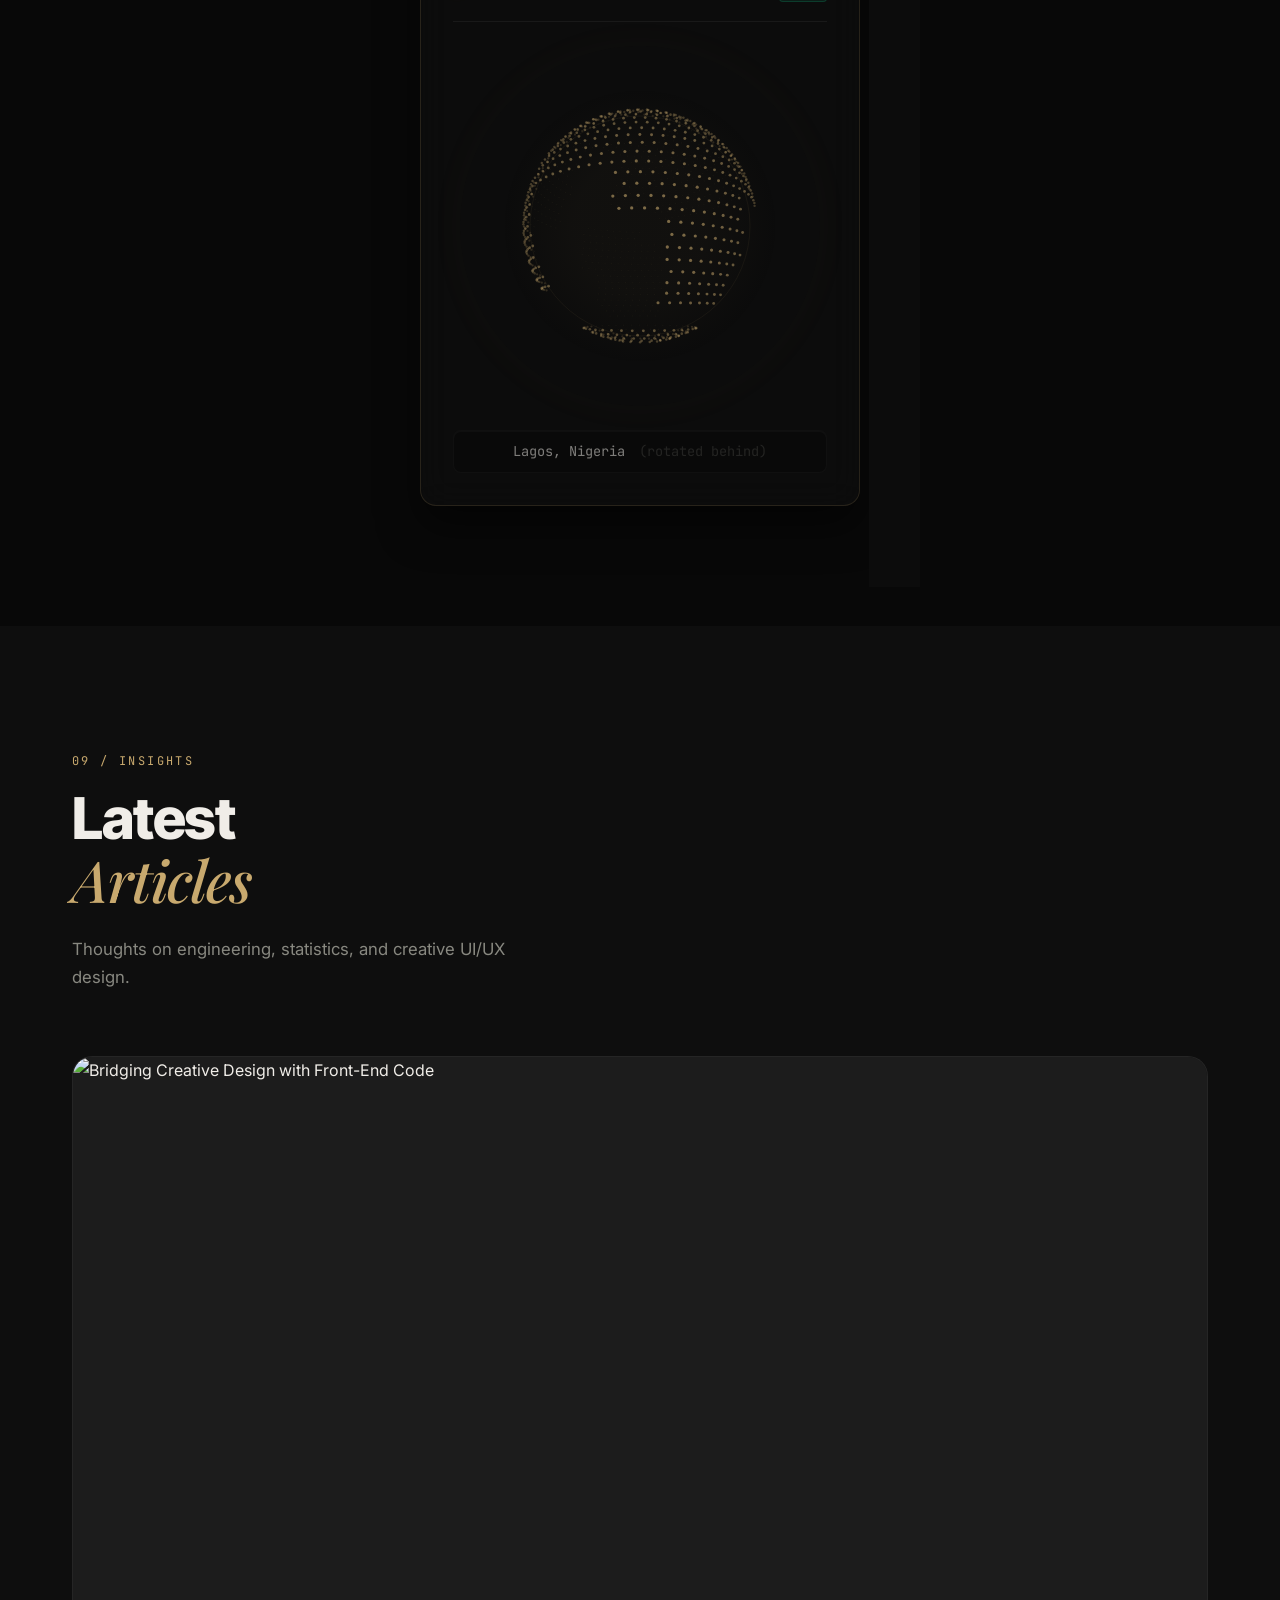
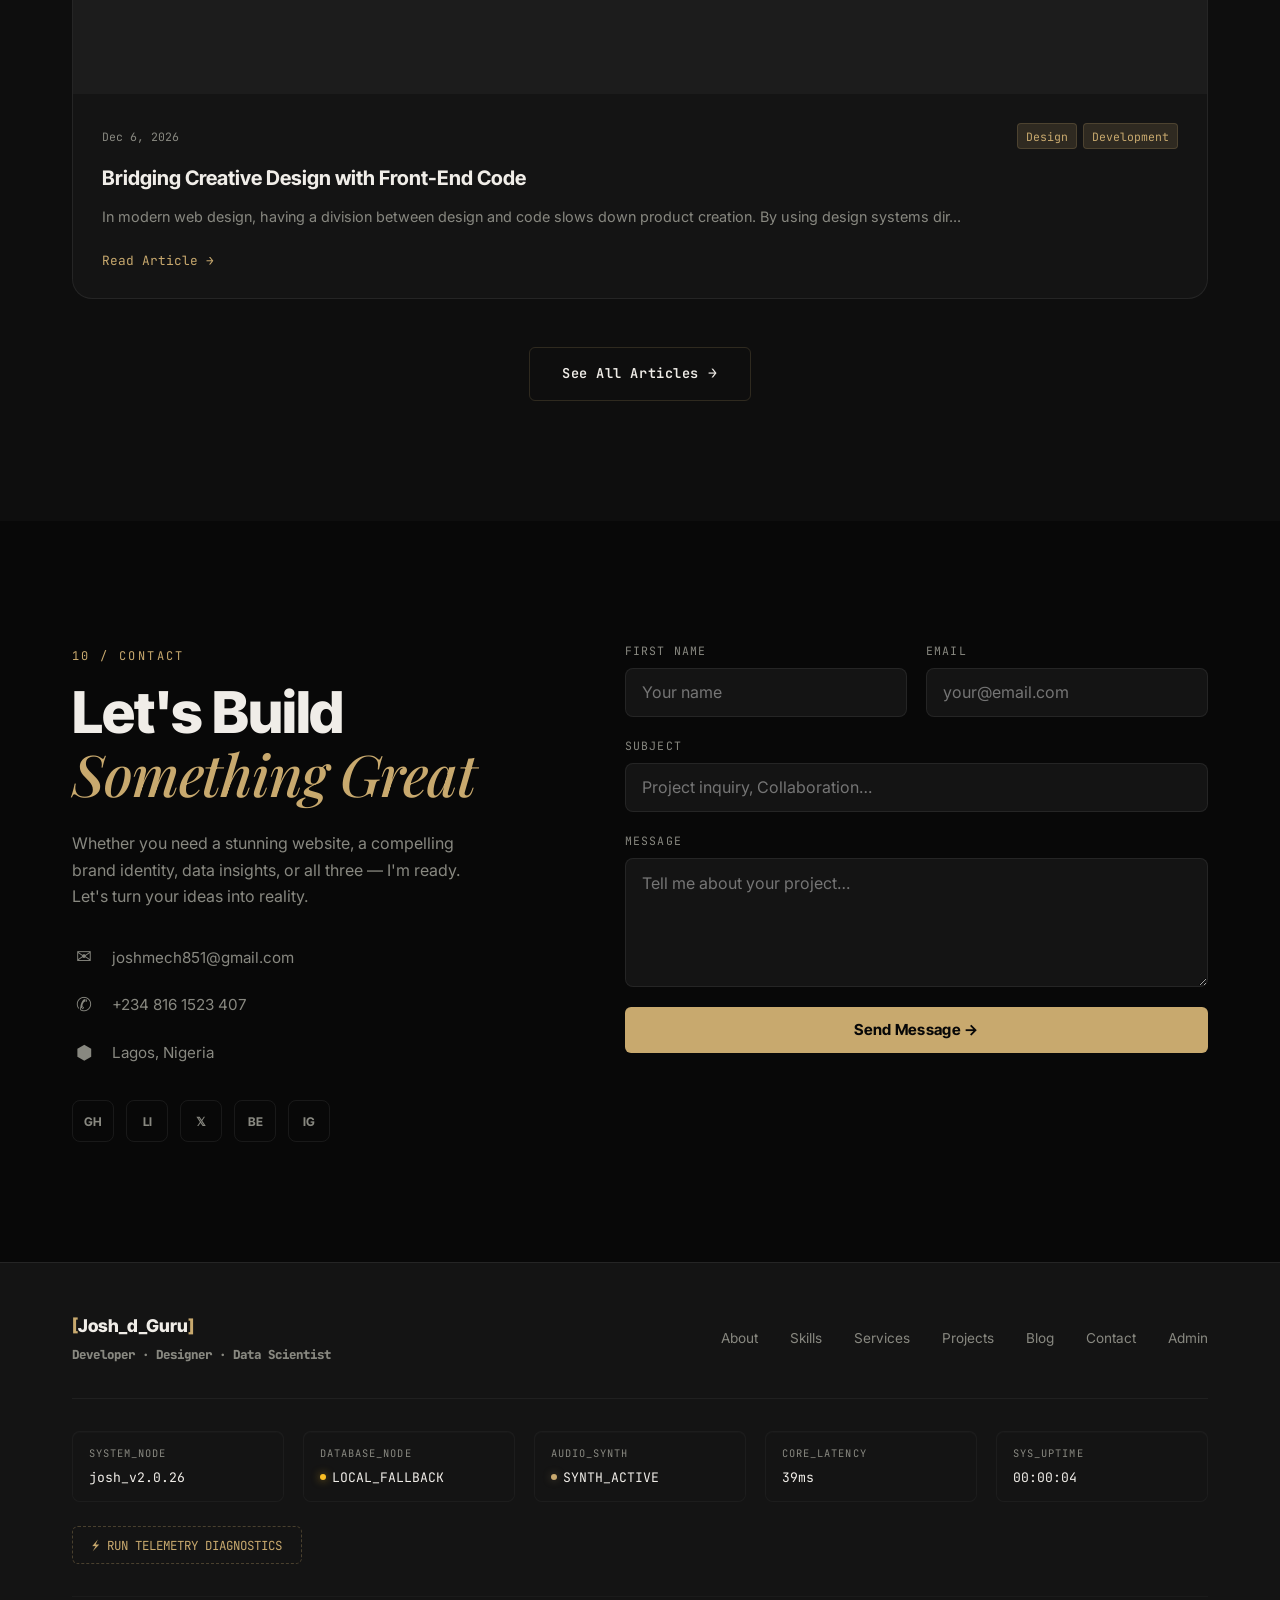
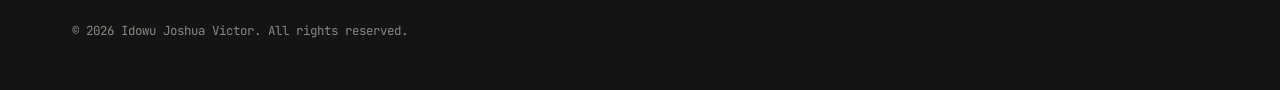
==== commit dc133406: "fix" ====
--- a/index.html
+++ b/index.html
@@ -1033,9 +1033,10 @@
     </div>
   </div>
 
-  <!-- ── Firebase SDK (compat v10) ─────────────────────── -->
-  <script src="https://www.gstatic.com/firebasejs/10.12.2/firebase-app-compat.js"></script>
-  <script src="https://www.gstatic.com/firebasejs/10.12.2/firebase-firestore-compat.js"></script>
+  <!-- 🔥 Firebase SDK (compat) -->
+  <script src="https://www.gstatic.com/firebasejs/9.23.0/firebase-app-compat.js"></script>
+  <script src="https://www.gstatic.com/firebasejs/9.23.0/firebase-firestore-compat.js"></script>
+  <script src="https://www.gstatic.com/firebasejs/9.23.0/firebase-storage-compat.js"></script>
   <script src="firebase-config.js"></script>
   <script src="https://cdn.jsdelivr.net/npm/@emailjs/browser@4/dist/email.min.js"></script>
   <script src="script.js"></script>
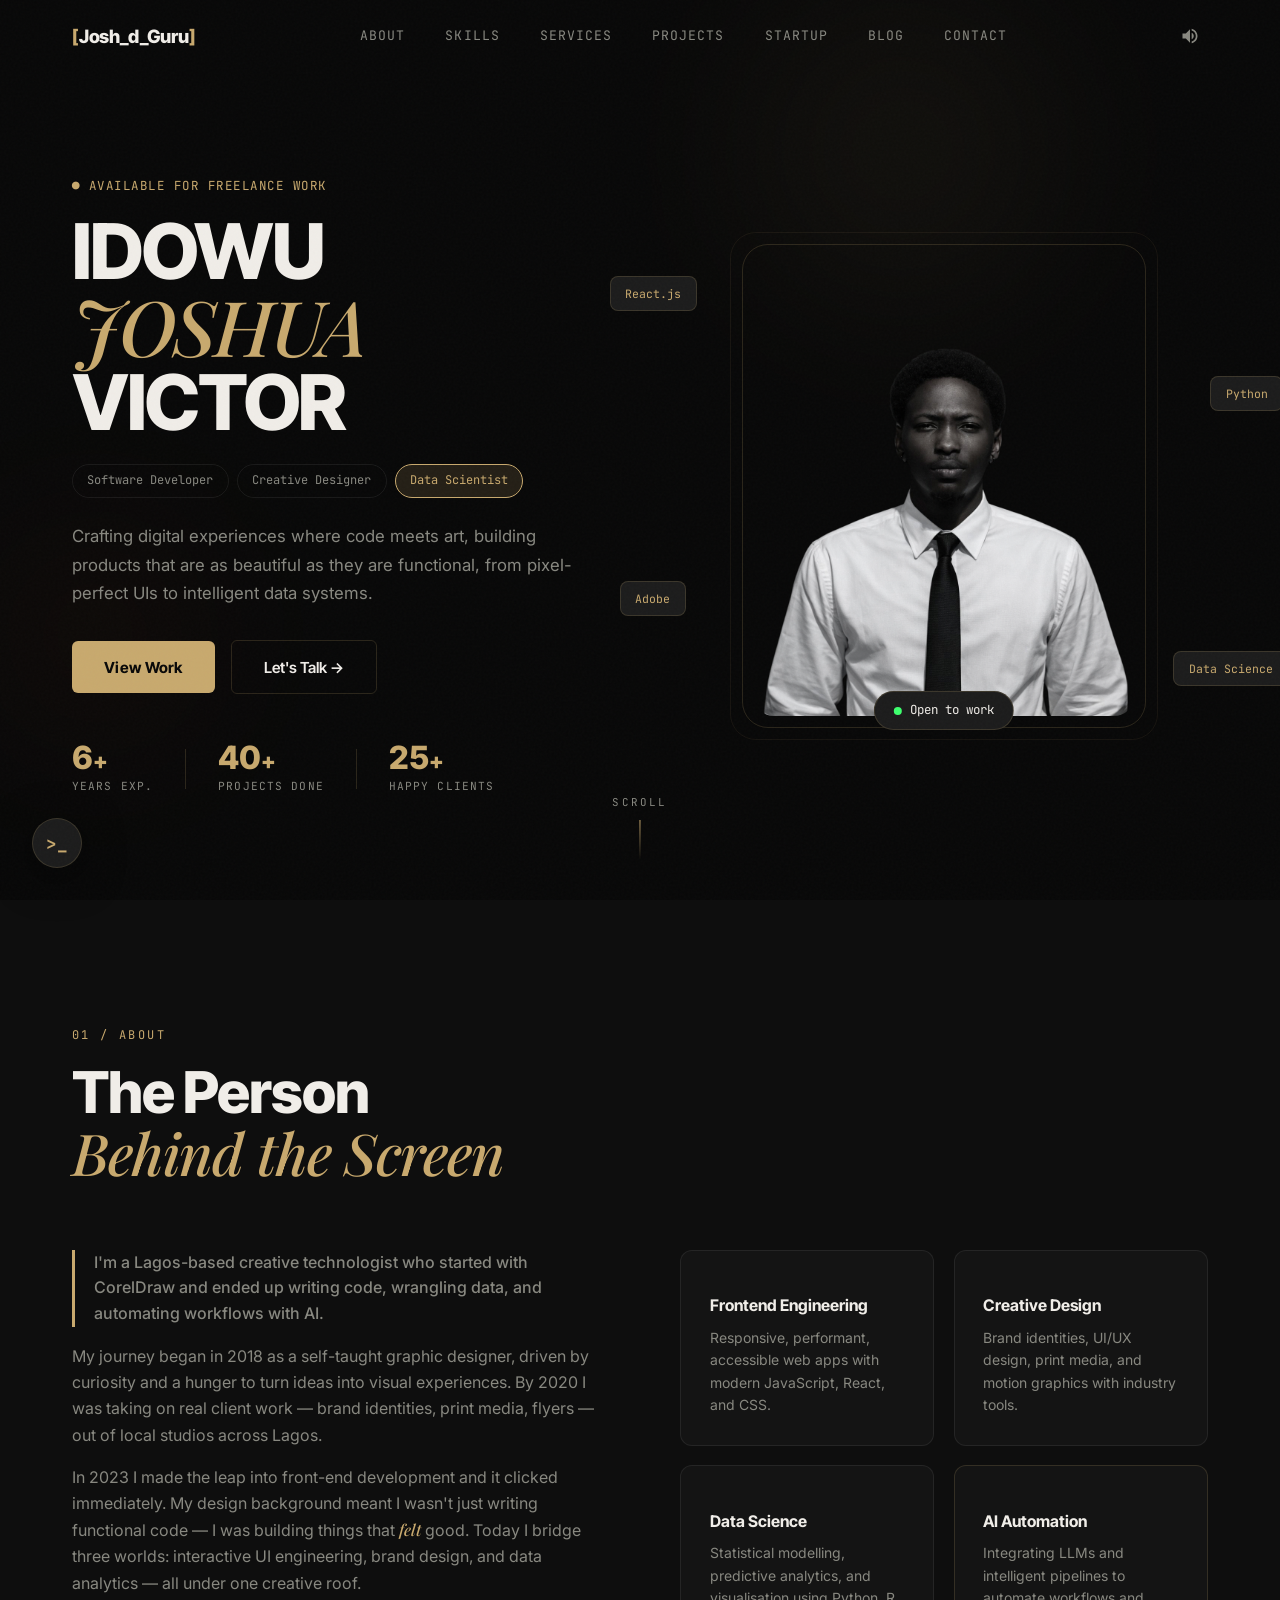
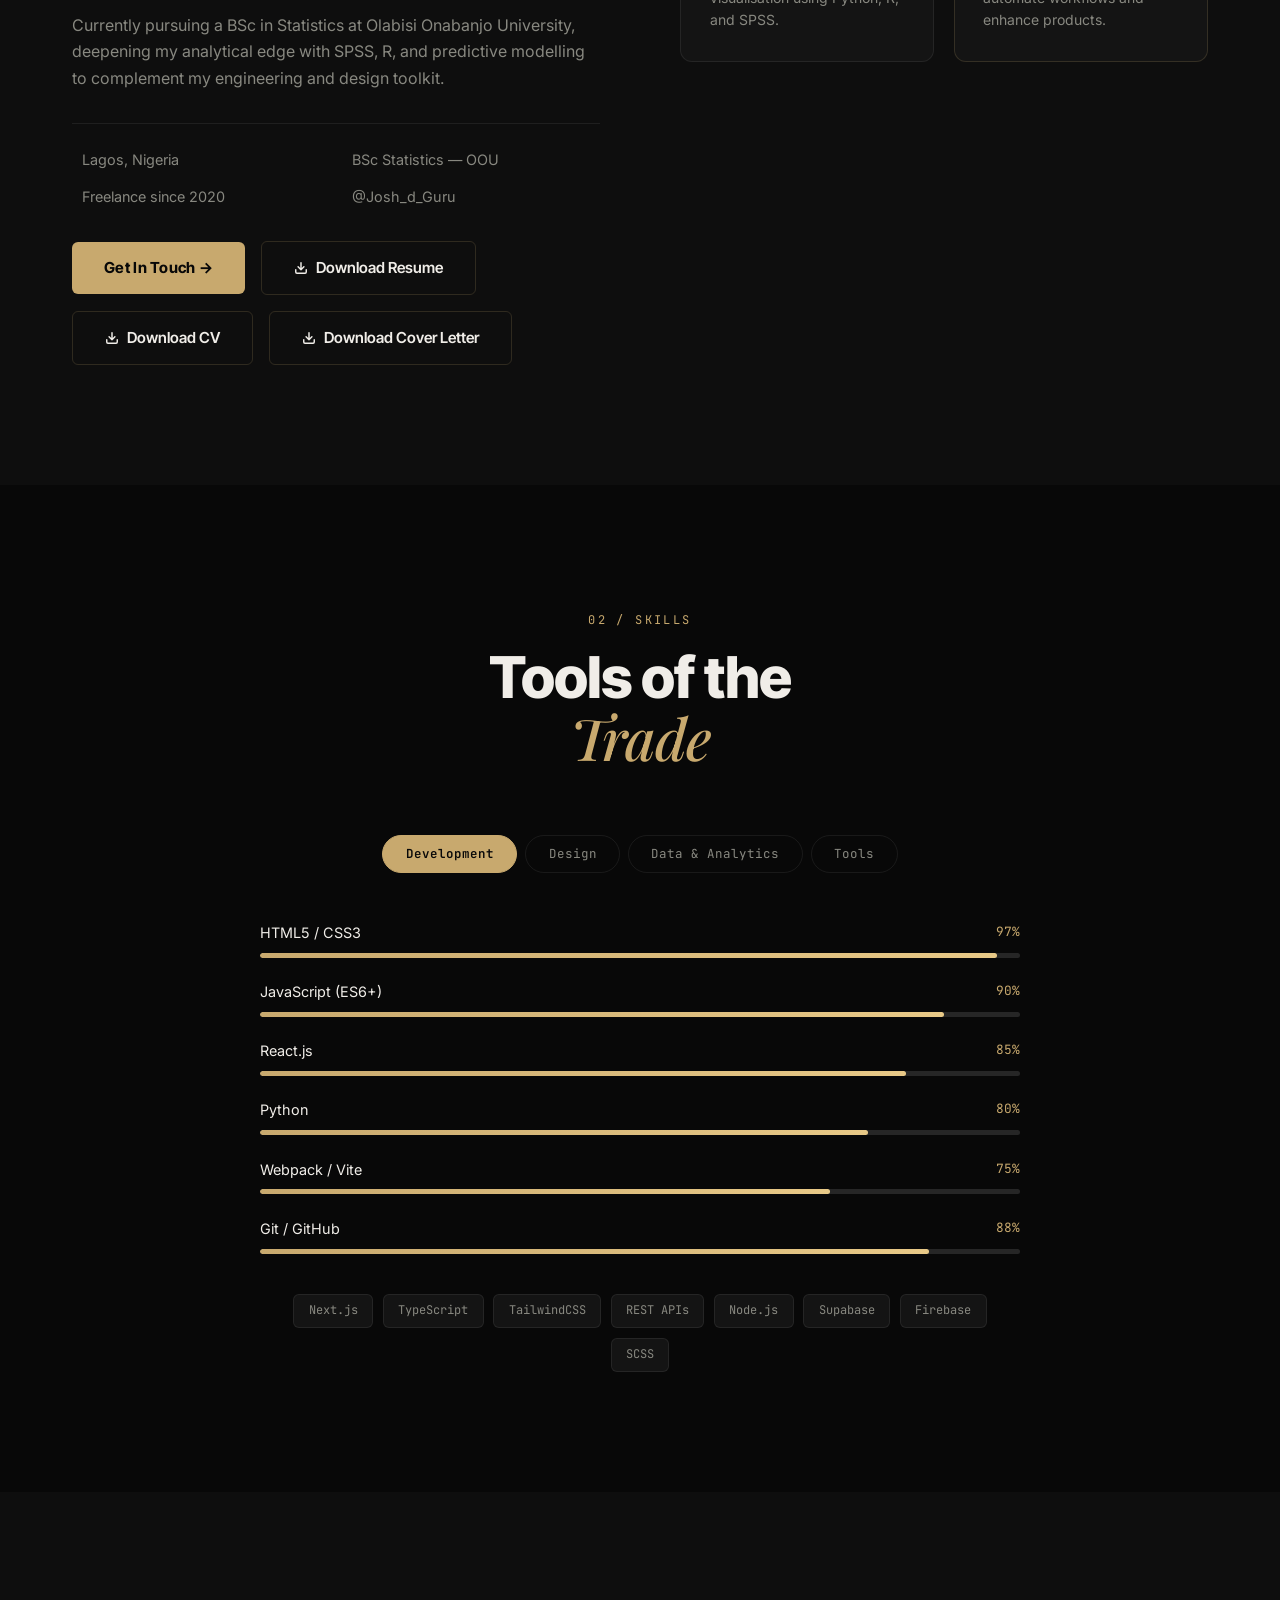
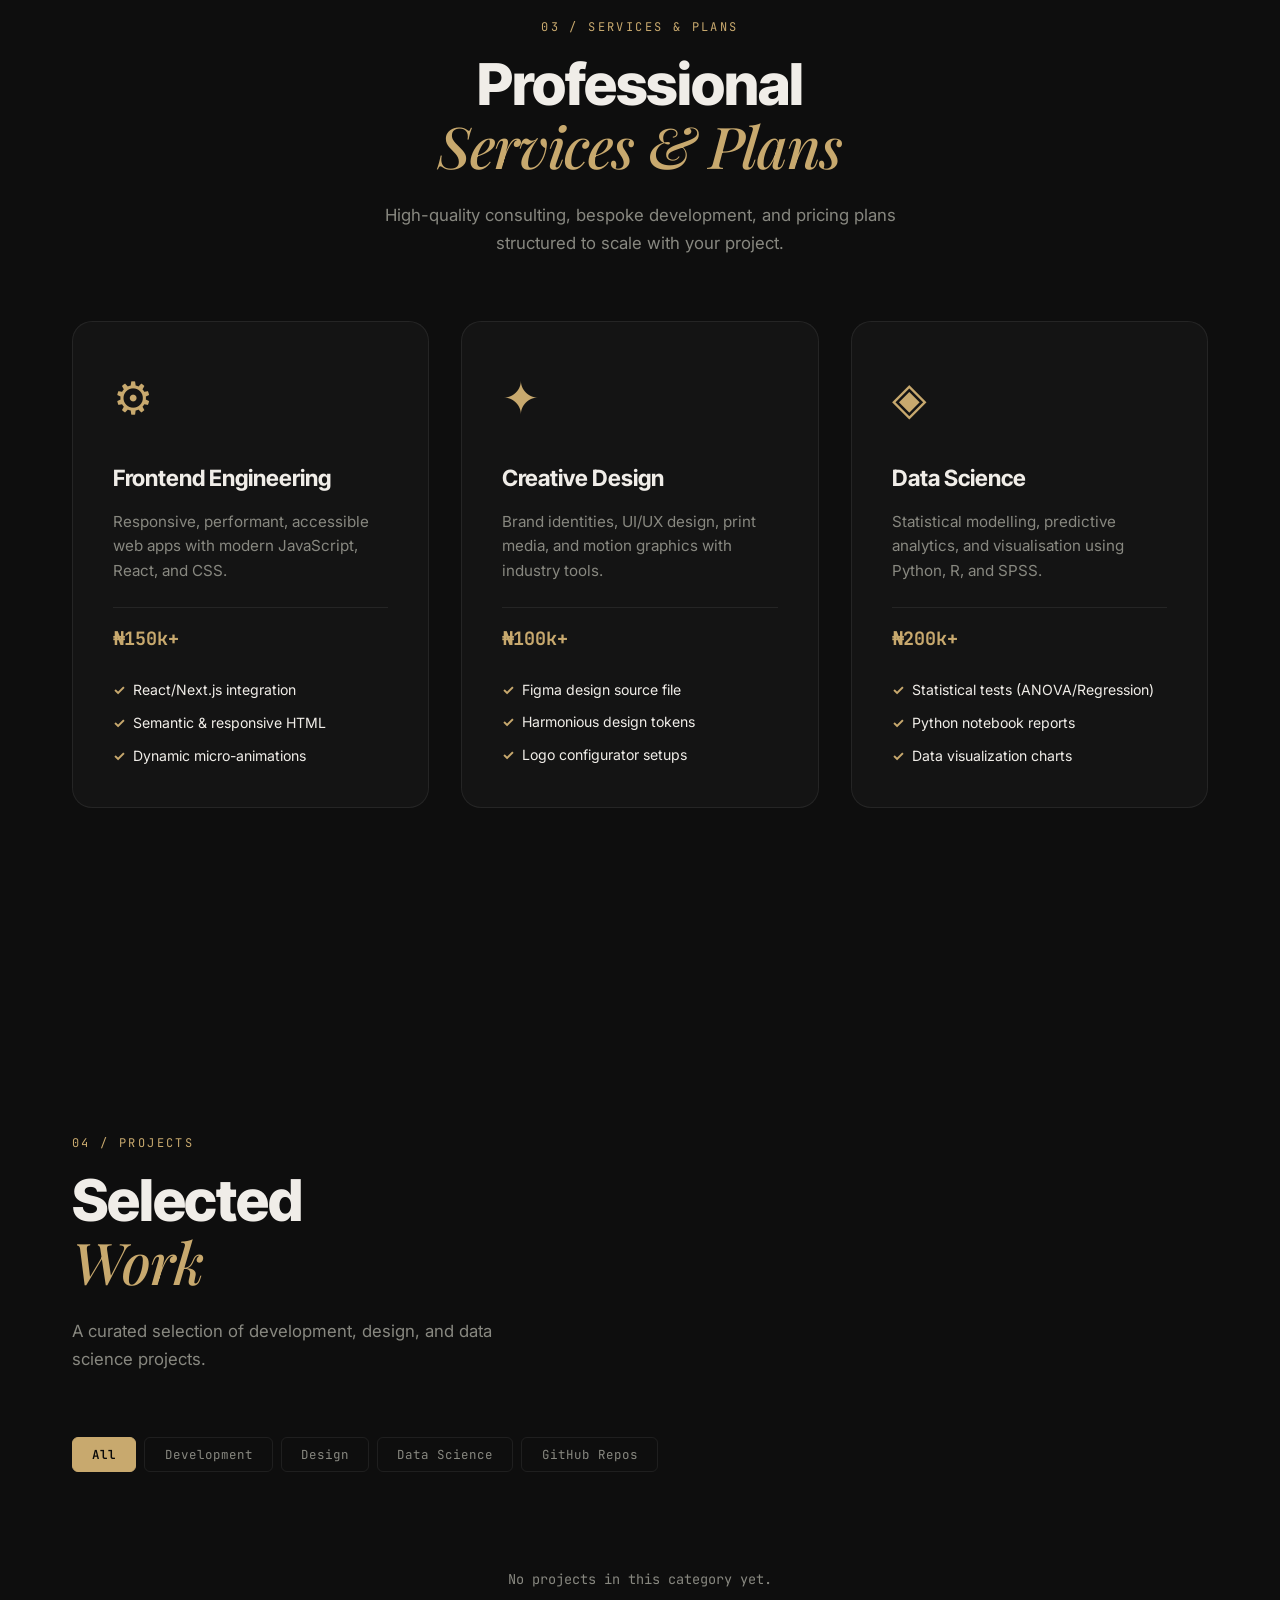
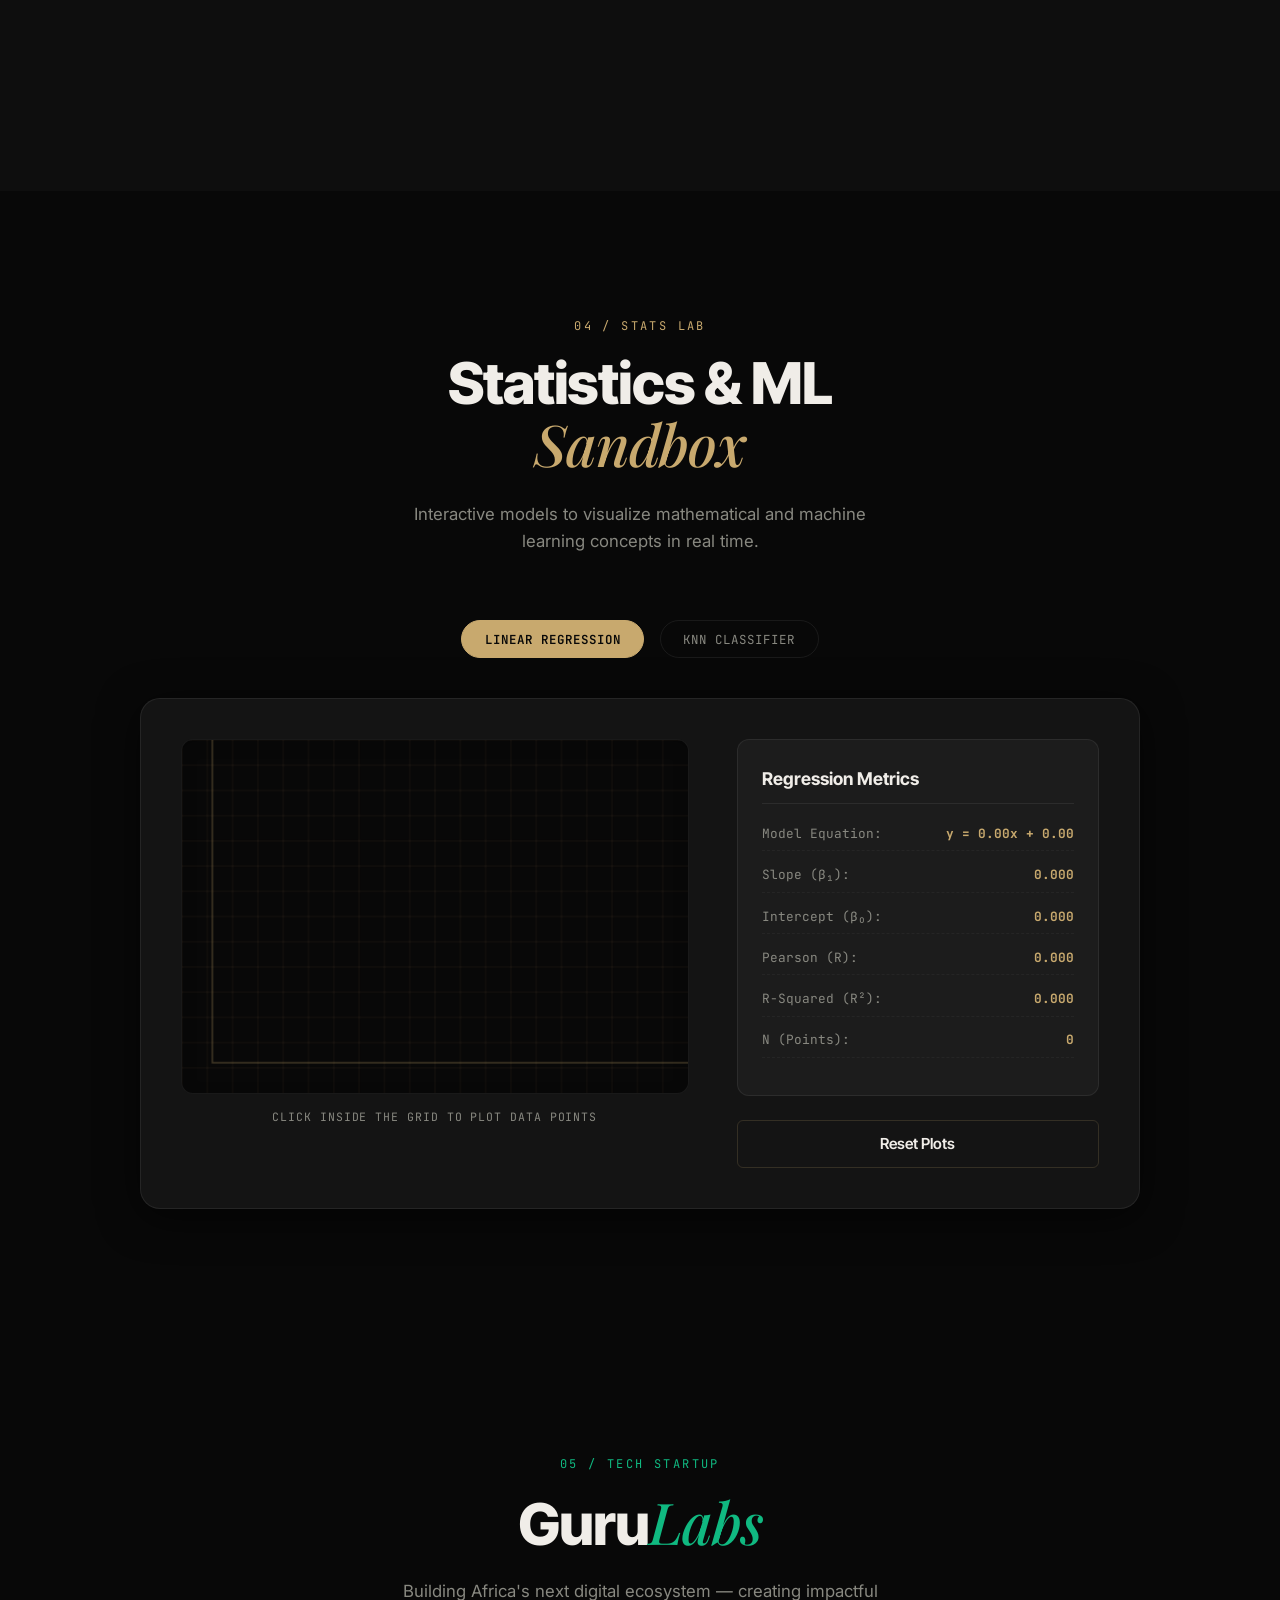
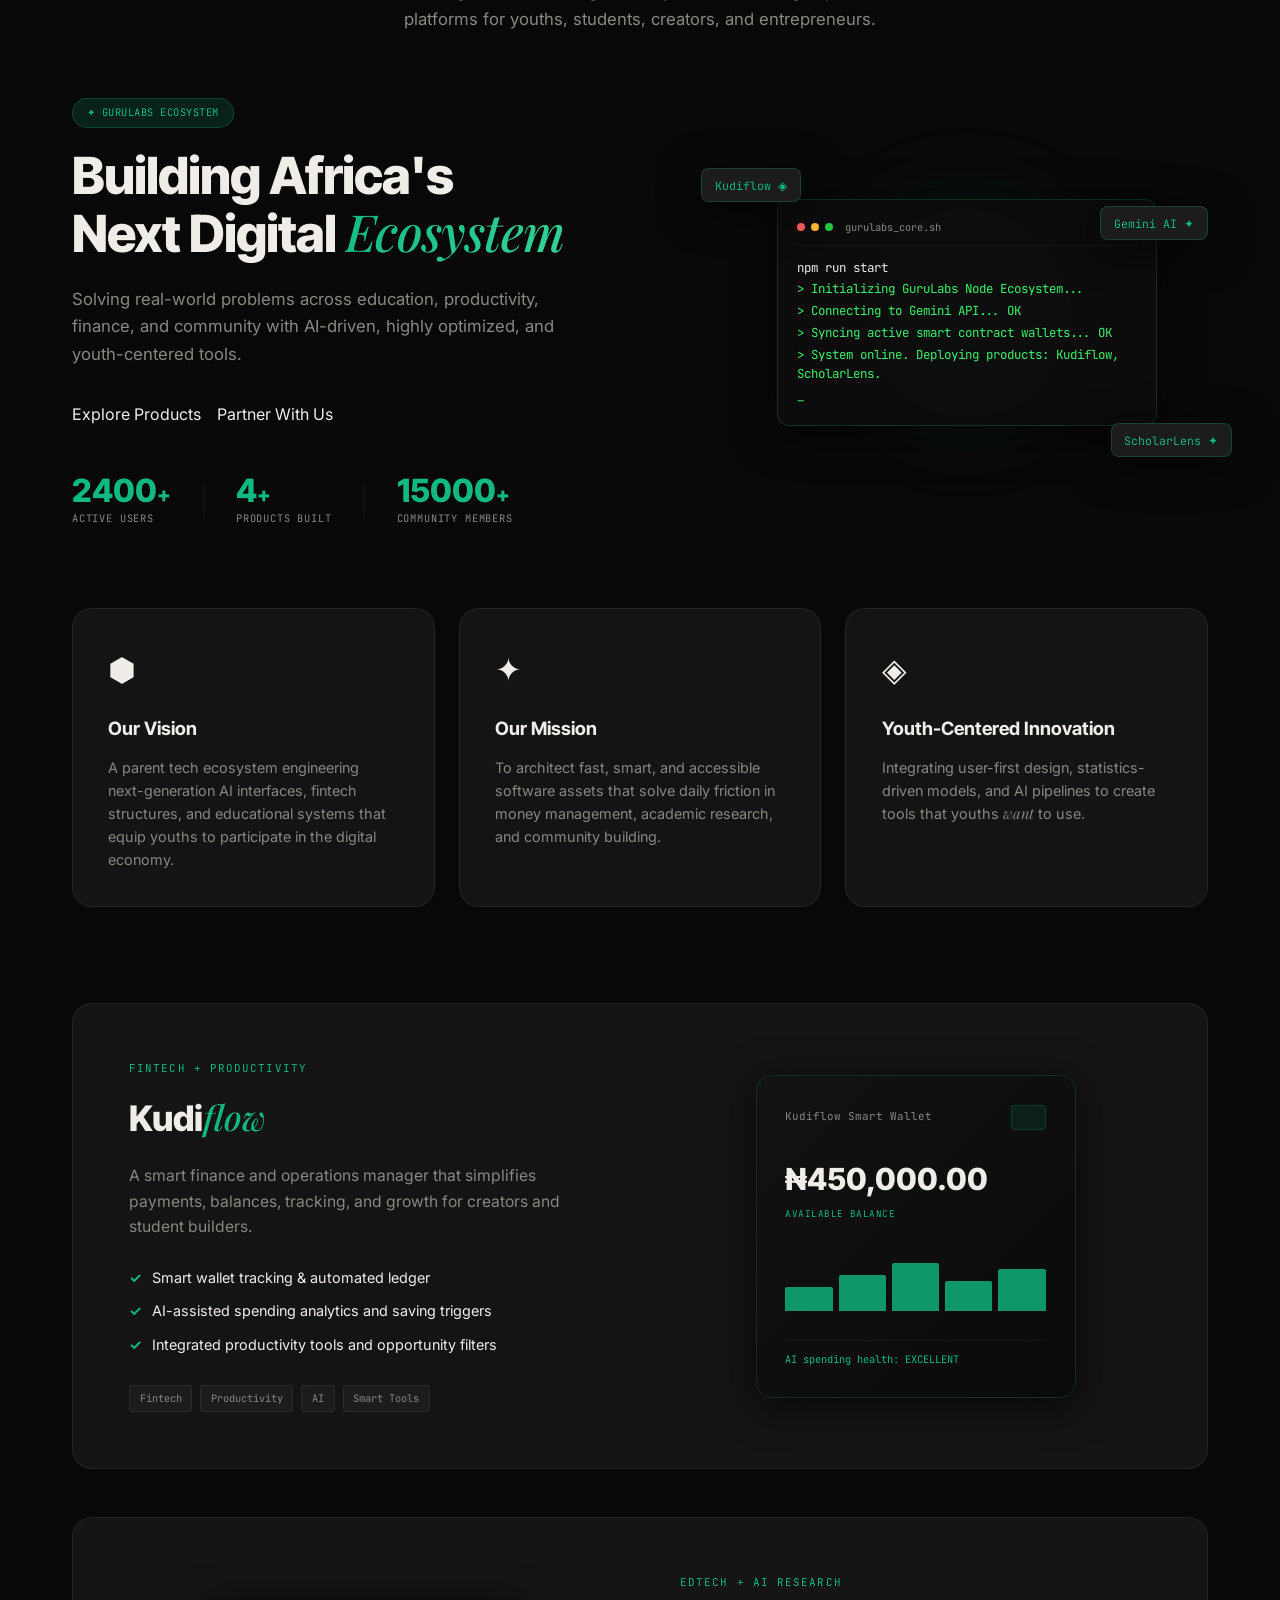
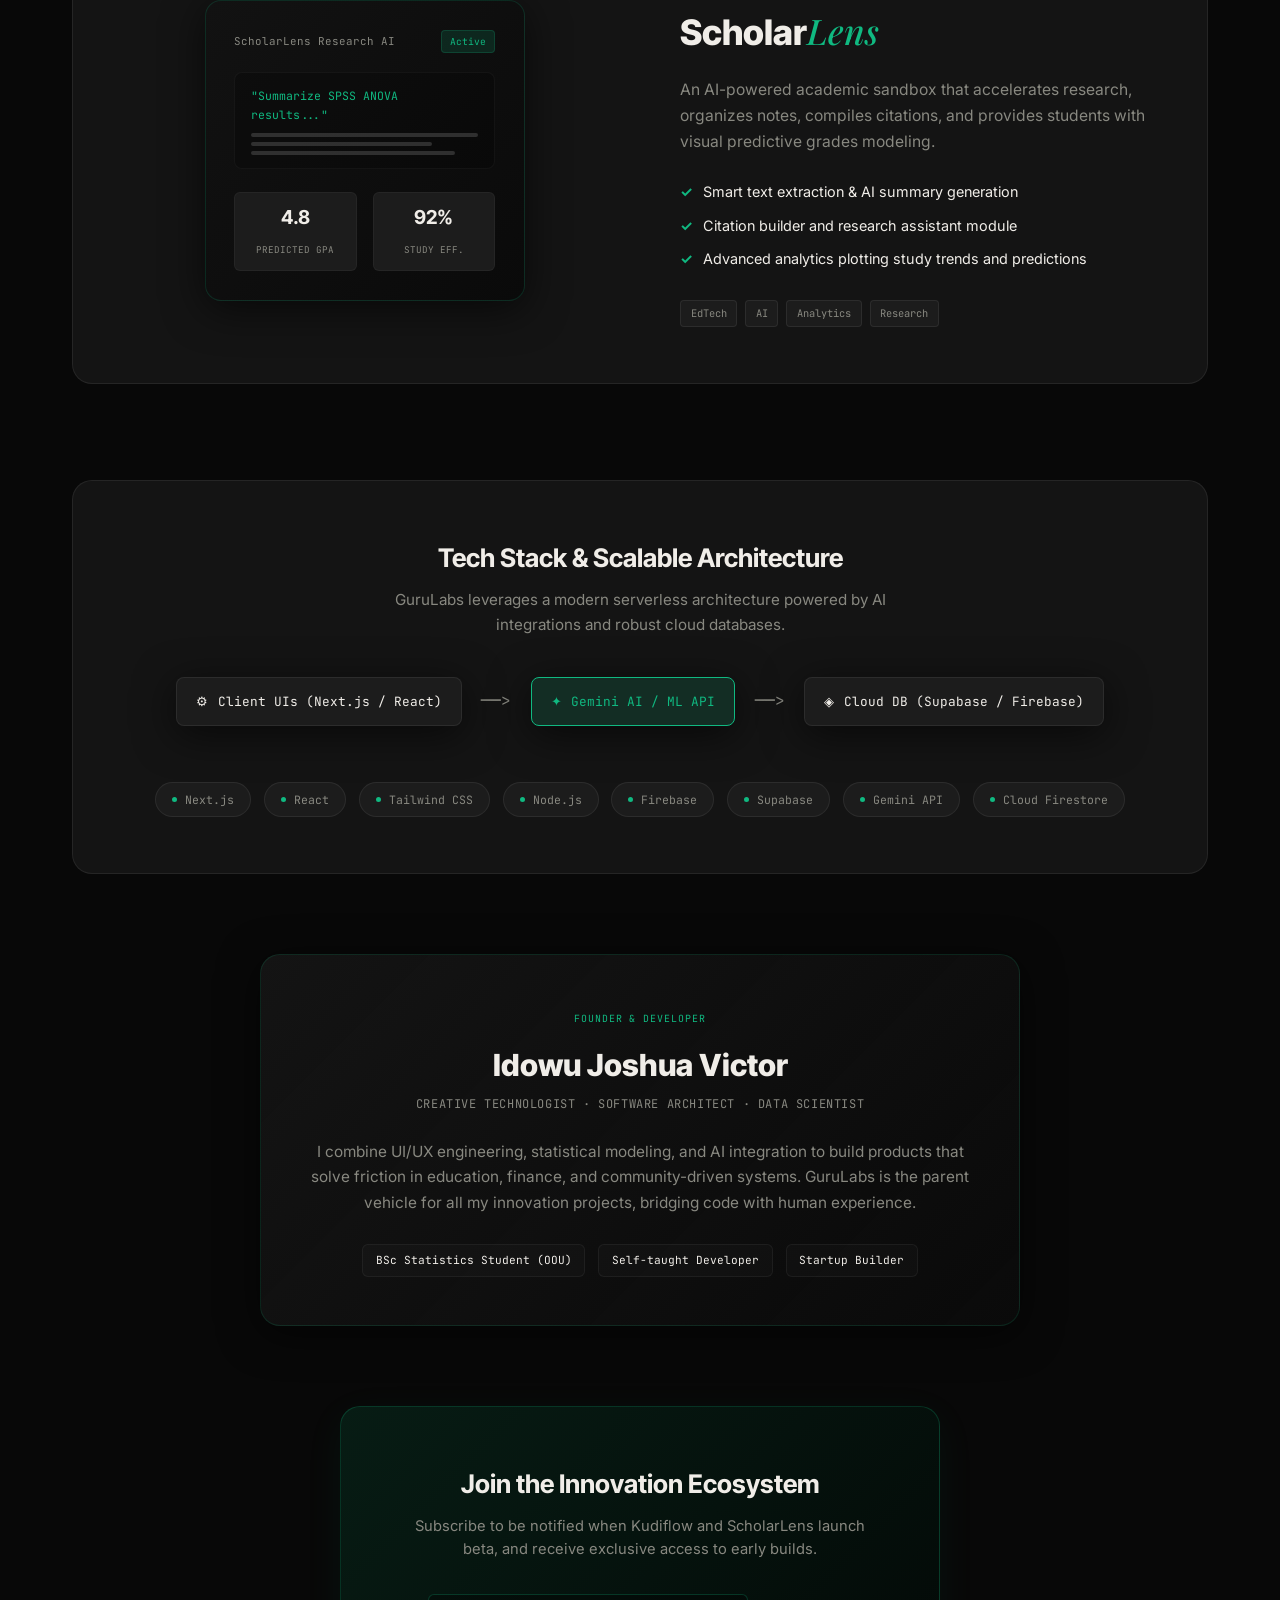
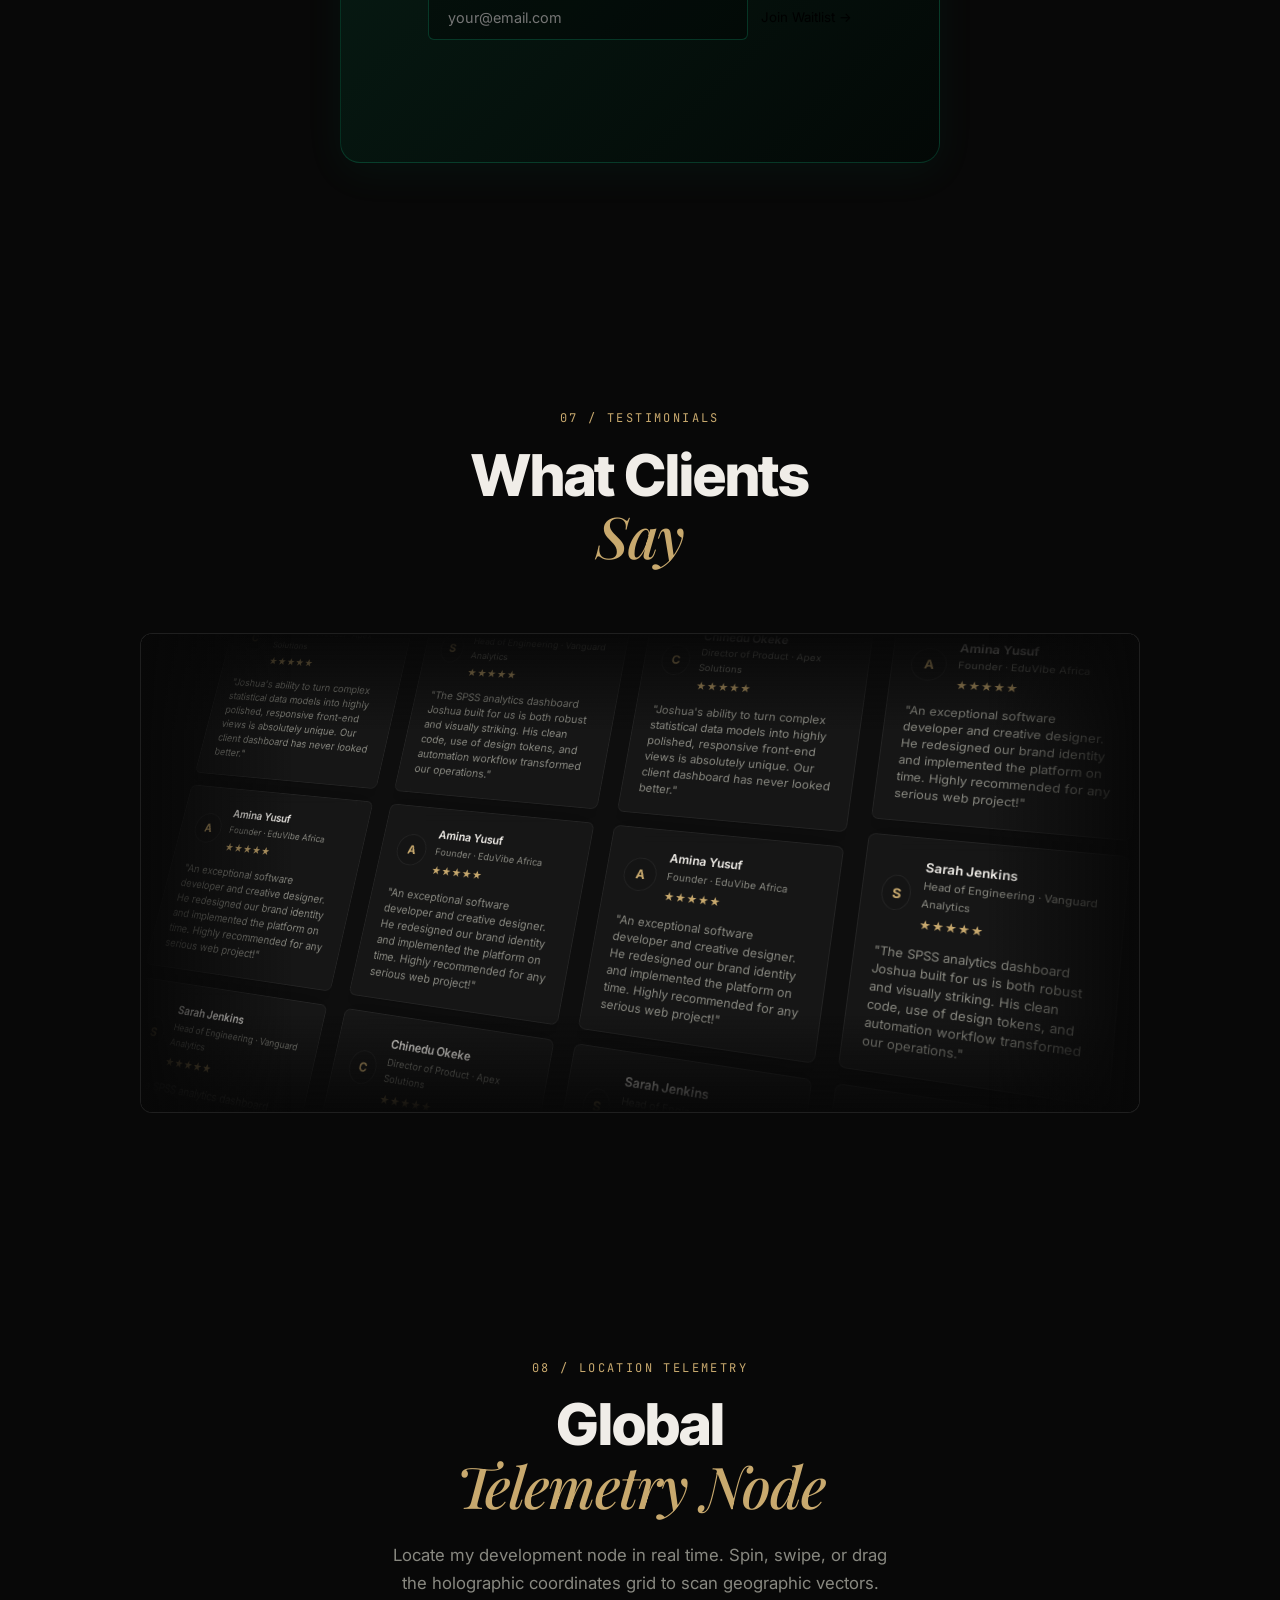
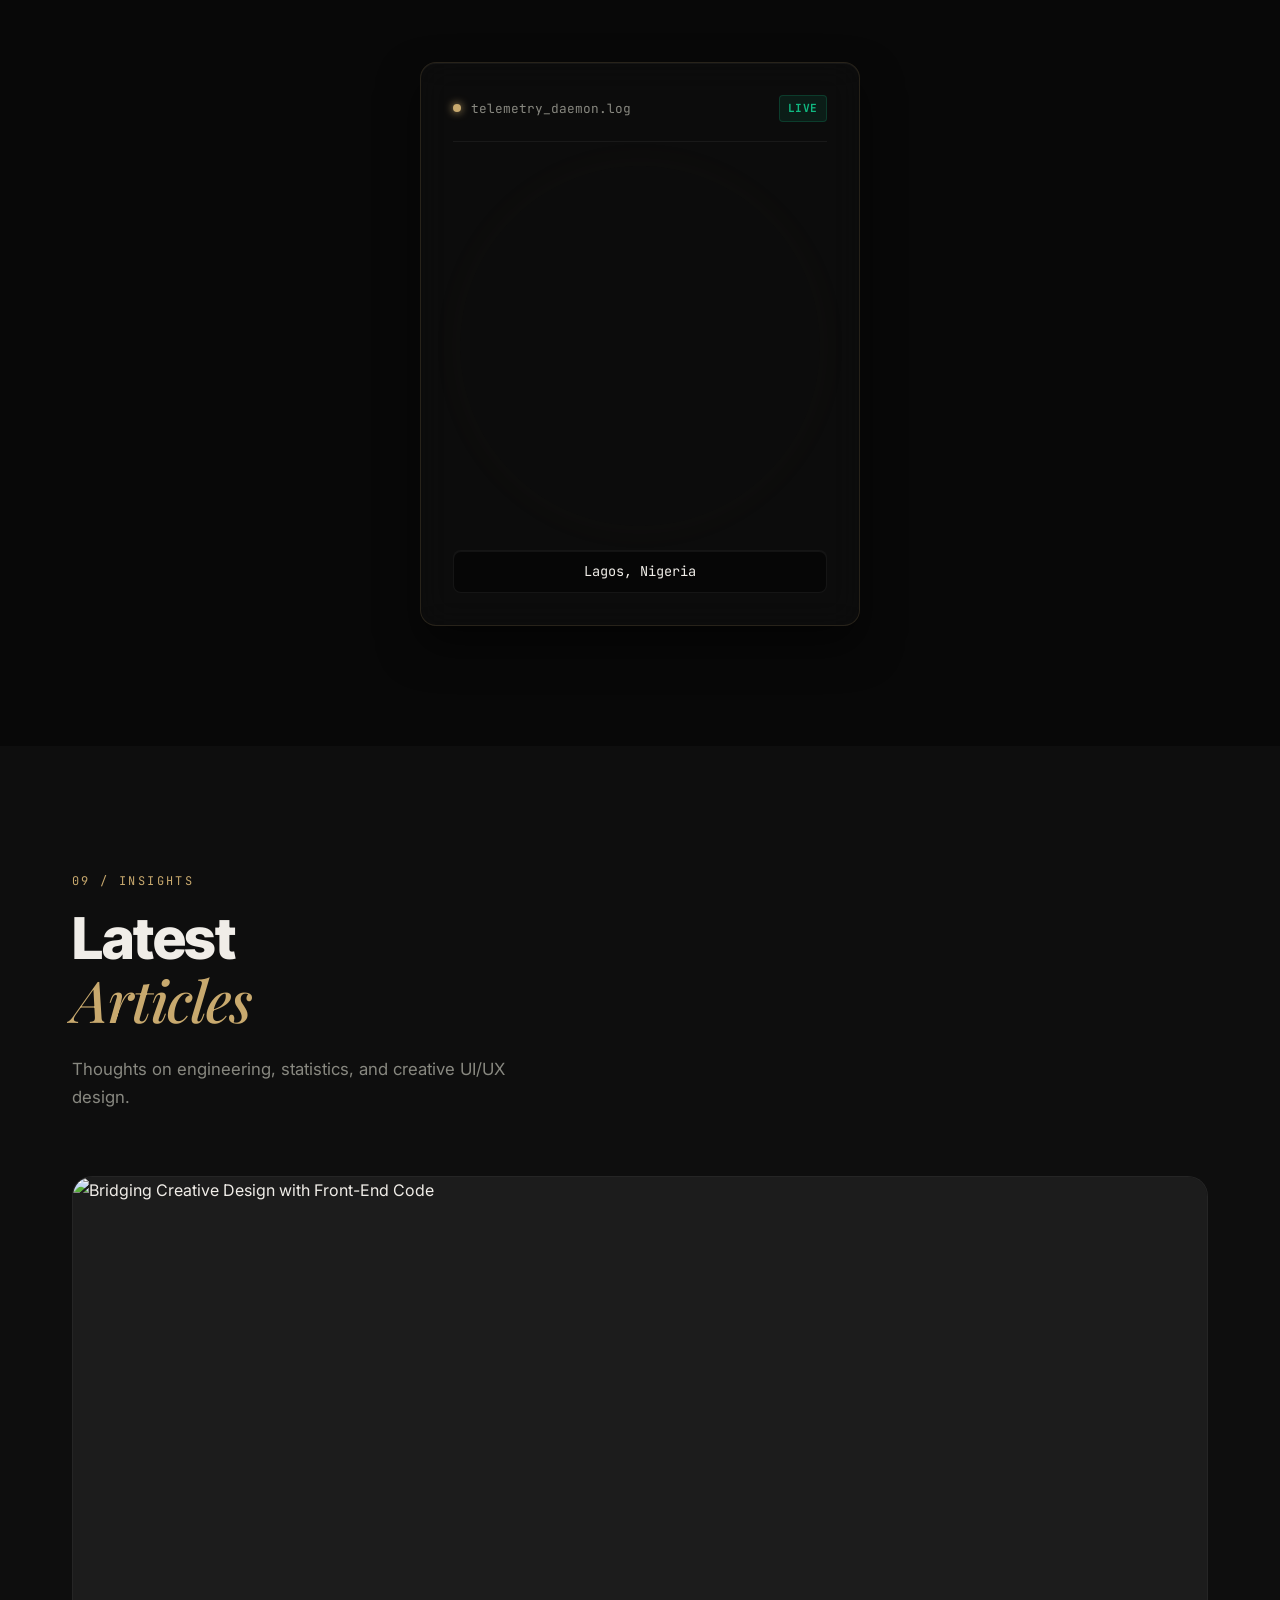
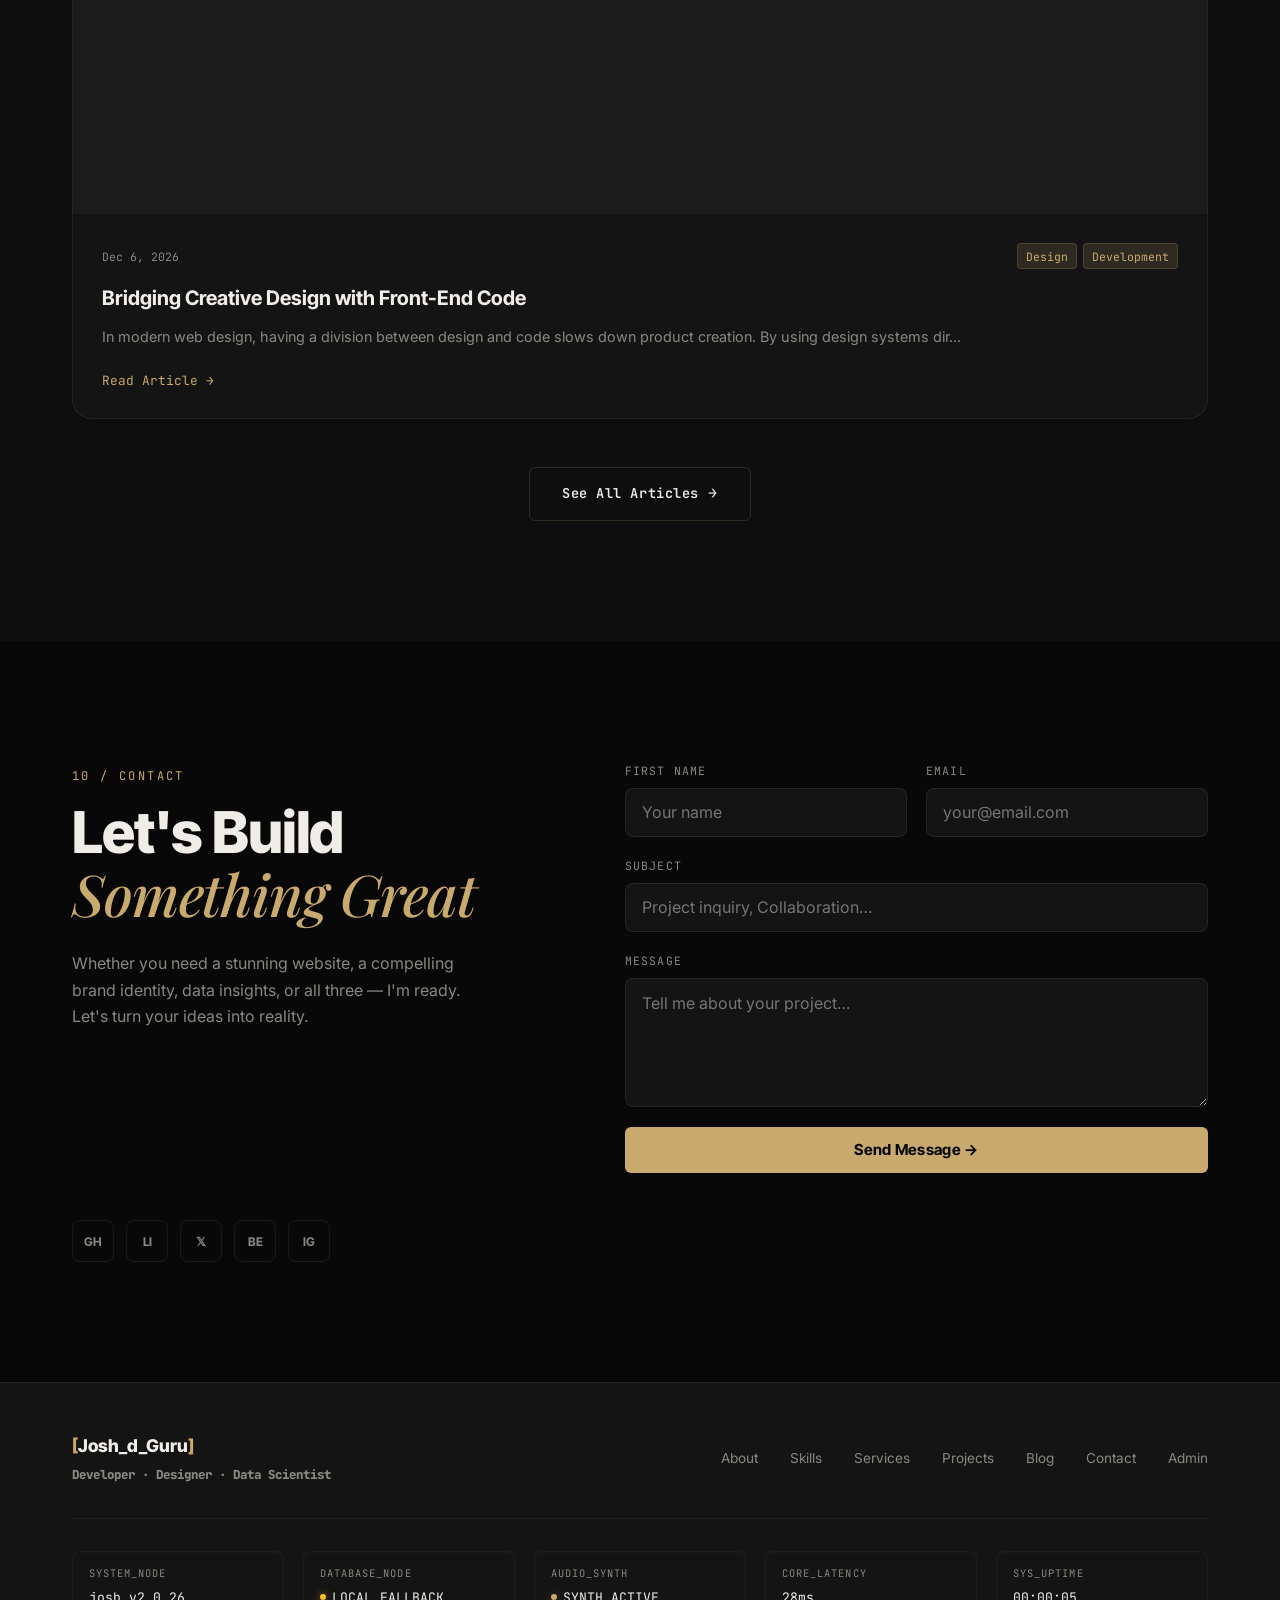
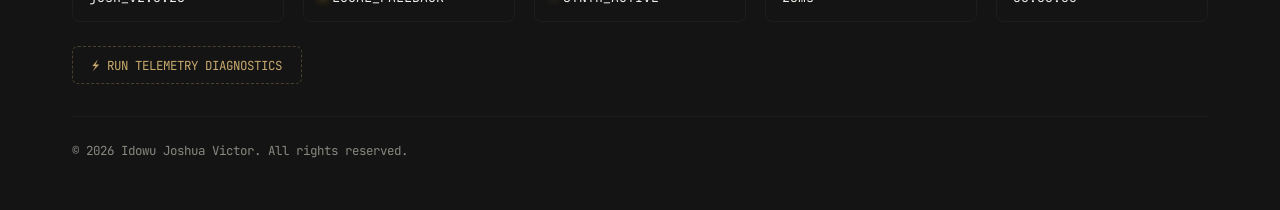
==== commit e519f24c: "21st" ====
--- a/index.html
+++ b/index.html
@@ -27,6 +27,7 @@
   <link rel="icon" type="image/png" href="josh.png">
   <link rel="shortcut icon" href="josh.png">
   <link rel="stylesheet" href="styles.css" />
+  <link href="https://unpkg.com/maplibre-gl@4.3.2/dist/maplibre-gl.css" rel="stylesheet" />
   <link rel="preconnect" href="https://fonts.googleapis.com" />
   <link rel="preconnect" href="https://fonts.gstatic.com" crossorigin />
   <link
@@ -76,6 +77,9 @@
 
   <!-- ─── Hero ────────────────────────────────────────── -->
   <section id="hero" class="hero">
+    <!-- Waving Dotted Particle Surface Background -->
+    <div id="dottedSurfaceContainer" class="hero-dotted-surface"></div>
+
     <div class="hero-orb hero-orb-1"></div>
     <div class="hero-orb hero-orb-2"></div>
 
@@ -802,13 +806,13 @@
         <span class="section-tag">07 / Testimonials</span>
         <h2 class="section-title">What Clients<br /><span class="gold">Say</span></h2>
       </div>
-      <div class="testimonials-slider-wrap">
-        <div class="testimonials-slider" id="testimonialsSlider">
-          <!-- Dynamic testimonials go here -->
-        </div>
-        <div class="slider-controls">
-          <button class="slider-btn prev-btn" id="prevTestimonial" aria-label="Previous Testimonial">←</button>
-          <button class="slider-btn next-btn" id="nextTestimonial" aria-label="Next Testimonial">→</button>
+      <div class="testimonials-3d-perspective-container">
+        <div class="grad-top"></div>
+        <div class="grad-bottom"></div>
+        <div class="grad-left"></div>
+        <div class="grad-right"></div>
+        <div class="testimonials-3d-wall-wrapper" id="testimonials3dWall">
+          <!-- Dynamic 3D Marquee Columns go here -->
         </div>
       </div>
     </div>
@@ -832,8 +836,7 @@
             <span class="gch-badge">LIVE</span>
           </div>
           <div class="globe-canvas-wrap">
-            <canvas id="locationGlobe" width="360" height="360"
-              style="max-width: 100%; height: auto; cursor: grab;"></canvas>
+            <div id="locationGlobe"></div>
           </div>
           <div id="globeTooltip" class="globe-tooltip">Lagos, Nigeria</div>
         </div>
@@ -1033,12 +1036,16 @@
     </div>
   </div>
 
+  <!-- 🌐 Three.js WebGL Library -->
+  <script src="https://cdnjs.cloudflare.com/ajax/libs/three.js/r128/three.min.js"></script>
+
   <!-- 🔥 Firebase SDK (compat) -->
   <script src="https://www.gstatic.com/firebasejs/9.23.0/firebase-app-compat.js"></script>
   <script src="https://www.gstatic.com/firebasejs/9.23.0/firebase-firestore-compat.js"></script>
   <script src="https://www.gstatic.com/firebasejs/9.23.0/firebase-storage-compat.js"></script>
   <script src="firebase-config.js"></script>
   <script src="https://cdn.jsdelivr.net/npm/@emailjs/browser@4/dist/email.min.js"></script>
+  <script src="https://unpkg.com/maplibre-gl@4.3.2/dist/maplibre-gl.js"></script>
   <script src="script.js"></script>
 </body>
 
--- a/styles.css
+++ b/styles.css
@@ -230,6 +230,19 @@
     linear-gradient(90deg,rgba(200,169,110,.04) 1px,transparent 1px);
   background-size:60px 60px;
 }
+.hero-dotted-surface {
+  position: absolute;
+  inset: 0;
+  pointer-events: none;
+  z-index: 0;
+  overflow: hidden;
+  opacity: 0.65;
+}
+.hero-dotted-surface canvas {
+  display: block;
+  width: 100%;
+  height: 100%;
+}
 .hero-orb{position:absolute;border-radius:50%;pointer-events:none;filter:blur(80px);opacity:.5;}
 .hero-orb-1{width:500px;height:500px;background:radial-gradient(circle,rgba(200,169,110,.15),transparent 70%);top:-100px;right:10%;}
 .hero-orb-2{width:350px;height:350px;background:radial-gradient(circle,rgba(255,104,48,.1),transparent 70%);bottom:10%;left:-80px;}
@@ -2129,19 +2142,132 @@
   position: relative;
 }
 
-/* 3D Location Globe Canvas */
+/* 3D Location Globe MapLibre Container */
 #locationGlobe {
+  width: 360px;
+  height: 360px;
+  max-width: 100%;
   background: transparent;
   border-radius: 50%;
   box-shadow: 0 0 40px rgba(200, 169, 110, 0.03);
-  transition: transform 0.2s;
-  max-width: 100%;
-  height: auto;
-  aspect-ratio: 1/1;
+  overflow: hidden;
+  position: relative;
+  cursor: grab;
 }
 
 #locationGlobe:active {
   cursor: grabbing;
+}
+
+/* Custom Gold Pulse Marker */
+.maplibre-custom-marker {
+  position: relative;
+  display: flex;
+  align-items: center;
+  justify-content: center;
+  width: 18px;
+  height: 18px;
+  cursor: pointer;
+}
+
+.maplibre-core-dot {
+  width: 8px;
+  height: 8px;
+  border-radius: 50%;
+  background-color: var(--gold, #C8A96E);
+  border: 1.5px solid #FAF6EE;
+  box-shadow: 0 0 10px var(--gold, #C8A96E);
+  z-index: 2;
+}
+
+.maplibre-pulse-ring {
+  position: absolute;
+  width: 24px;
+  height: 24px;
+  border-radius: 50%;
+  border: 2px solid var(--gold, #C8A96E);
+  animation: mapPulse 1.8s ease-out infinite;
+  opacity: 0;
+  z-index: 1;
+}
+
+@keyframes mapPulse {
+  0% {
+    transform: scale(0.5);
+    opacity: 0.8;
+  }
+  100% {
+    transform: scale(2.2);
+    opacity: 0;
+  }
+}
+
+/* Custom Popup Styled in Dark Gold */
+.maplibre-custom-popup .maplibregl-popup-content {
+  background: rgba(15, 15, 15, 0.85) !important;
+  backdrop-filter: blur(12px) !important;
+  -webkit-backdrop-filter: blur(12px) !important;
+  border: 1px solid rgba(200, 169, 110, 0.25) !important;
+  border-radius: 8px !important;
+  padding: 0.8rem 1rem !important;
+  box-shadow: 0 10px 25px rgba(0, 0, 0, 0.6), inset 0 1px 0 rgba(255, 255, 255, 0.05) !important;
+  color: #FAF6EE !important;
+}
+
+.maplibre-custom-popup .maplibregl-popup-tip {
+  border-top-color: rgba(15, 15, 15, 0.85) !important;
+}
+
+.map-popup-header {
+  display: flex;
+  align-items: center;
+  gap: 0.5rem;
+  margin-bottom: 0.4rem;
+  border-bottom: 1px solid rgba(200, 169, 110, 0.15);
+  padding-bottom: 0.3rem;
+}
+
+.mph-dot {
+  width: 6px;
+  height: 6px;
+  border-radius: 50%;
+  background: #10B981;
+  box-shadow: 0 0 6px #10B981;
+  animation: telemetryPulseGreen 1.5s infinite;
+}
+
+.mph-title {
+  font-family: var(--font-mono);
+  font-size: 0.75rem;
+  font-weight: 700;
+  color: var(--gold, #C8A96E);
+  letter-spacing: 0.05em;
+}
+
+.map-popup-body {
+  font-family: var(--font-mono);
+  text-align: left;
+}
+
+.mp-loc {
+  font-family: var(--font-sans);
+  font-size: 0.85rem;
+  font-weight: 600;
+  color: #FAF6EE;
+  margin: 0;
+}
+
+.mp-status {
+  font-size: 0.7rem;
+  color: #10B981;
+  margin: 0.15rem 0 0 0;
+}
+
+.mp-coords {
+  font-size: 0.65rem;
+  color: var(--text-muted);
+  opacity: 0.8;
+  margin: 0.25rem 0 0 0;
 }
 
 /* Globe Tooltip */
@@ -2792,95 +2918,193 @@
 .testimonials {
   background: var(--bg);
 }
-.testimonials-slider-wrap {
-  max-width: 760px;
-  margin: 3rem auto 0;
+/* ─── 3D Testimonials Marquee ─── */
+.testimonials-3d-perspective-container {
+  border: 1px solid var(--border-dim);
+  border-radius: 12px;
   position: relative;
-}
-.testimonials-slider {
-  min-height: 280px;
-  display: flex;
+  display: flex;
+  height: 480px;
+  width: 100%;
+  max-width: 1000px;
+  margin: 4rem auto 0;
+  flex-direction: row;
   align-items: center;
   justify-content: center;
-}
-.testimonial-slide {
-  text-align: center;
-  opacity: 0;
-  transform: translateY(15px);
-  transition: opacity 0.4s ease, transform 0.4s ease;
-  display: none;
+  overflow: hidden;
+  gap: 1.5rem;
+  perspective: 1200px;
+  background: var(--bg-alt);
+}
+
+.testimonials-3d-wall-wrapper {
+  display: flex;
+  flex-direction: row;
+  align-items: center;
+  gap: 1.5rem;
+  transform: translateX(-50px) translateY(0px) translateZ(-150px) rotateX(15deg) rotateY(-15deg) rotateZ(10deg);
+  width: 120%;
+  justify-content: center;
+}
+
+/* Marquee Column styling */
+.marquee-column {
+  display: flex;
   flex-direction: column;
-  align-items: center;
+  overflow: hidden;
+  height: 650px;
+  width: 260px;
+  gap: 1rem;
+  position: relative;
+}
+
+.marquee-inner {
+  display: flex;
+  flex-direction: column;
+  gap: 1rem;
+  flex-shrink: 0;
+  animation: marquee-vertical var(--duration, 30s) linear infinite;
+}
+
+.marquee-column.reverse .marquee-inner {
+  animation-direction: reverse;
+}
+
+.testimonials-3d-perspective-container:hover .marquee-inner {
+  animation-play-state: paused;
+}
+
+@keyframes marquee-vertical {
+  from {
+    transform: translateY(0);
+  }
+  to {
+    transform: translateY(calc(-50% - 0.5rem));
+  }
+}
+
+/* Testimonial Card in 3D Wall */
+.testimonial-card-3d {
+  background: rgba(255, 255, 255, 0.03);
+  backdrop-filter: blur(10px);
+  -webkit-backdrop-filter: blur(10px);
+  border: 1px solid rgba(255, 255, 255, 0.06);
+  border-radius: 8px;
+  padding: 1.25rem;
+  box-shadow: 0 4px 30px rgba(0, 0, 0, 0.2);
+  transition: all 0.3s ease;
   width: 100%;
-}
-.testimonial-slide.active {
-  display: flex;
-  opacity: 1;
-  transform: translateY(0);
-}
-.test-avatar {
-  width: 84px;
-  height: 84px;
+  text-align: left;
+}
+
+.testimonial-card-3d:hover {
+  background: rgba(255, 255, 255, 0.06);
+  border-color: var(--gold);
+  transform: translateY(-2px);
+}
+
+.t-card-header {
+  display: flex;
+  align-items: center;
+  gap: 0.75rem;
+  margin-bottom: 0.75rem;
+}
+
+.t-card-avatar {
+  width: 38px;
+  height: 38px;
+  border-radius: 50%;
+  background: var(--surface);
+  border: 1px solid var(--border-dim);
+  display: flex;
+  align-items: center;
+  justify-content: center;
+  font-weight: bold;
+  font-size: 0.9rem;
+  color: var(--gold);
+  overflow: hidden;
+}
+
+.t-card-avatar img {
+  width: 100%;
+  height: 100%;
   border-radius: 50%;
   object-fit: cover;
-  border: 2px solid var(--gold);
-  box-shadow: 0 0 15px var(--gold-glow);
-  margin-bottom: 1.5rem;
-}
-.test-rating {
-  font-size: 1.2rem;
+}
+
+.t-card-meta {
+  display: flex;
+  flex-direction: column;
+}
+
+.t-card-name {
+  font-size: 0.85rem;
+  font-weight: 600;
+  color: var(--text);
+}
+
+.t-card-company {
+  font-size: 0.7rem;
+  color: var(--text-muted);
+}
+
+.t-card-rating {
   color: var(--gold);
-  margin-bottom: 1.2rem;
-  letter-spacing: 2px;
-}
-.test-quote {
-  font-family: var(--font-serif);
-  font-style: italic;
-  font-size: 1.35rem;
-  line-height: 1.6;
-  color: var(--text);
-  margin-bottom: 1.5rem;
-  max-width: 660px;
-}
-.test-client-name {
-  font-family: var(--font-display);
-  font-size: 1.1rem;
-  font-weight: 700;
-  color: var(--text);
-  margin-bottom: 0.2rem;
-}
-.test-client-meta {
-  font-family: var(--font-mono);
-  font-size: 0.72rem;
-  text-transform: uppercase;
-  letter-spacing: 0.05em;
-  color: var(--text-muted);
-}
-.slider-controls {
-  display: flex;
-  gap: 1rem;
-  justify-content: center;
-  margin-top: 2rem;
-}
-.slider-btn {
-  width: 48px;
-  height: 48px;
-  border-radius: 50%;
-  border: 1px solid var(--border);
-  background: rgba(255,255,255,0.02);
-  color: var(--gold);
-  font-size: 1rem;
-  display: flex;
-  align-items: center;
-  justify-content: center;
-  cursor: pointer;
-  transition: all 0.25s;
-}
-.slider-btn:hover {
-  background: var(--gold);
-  color: #080808;
-  border-color: var(--gold);
-  box-shadow: var(--shadow-gold);
+  font-size: 0.75rem;
+  margin-top: 0.25rem;
+}
+
+.t-card-quote {
+  font-family: var(--font-body);
+  font-size: 0.82rem;
+  color: var(--text-muted);
+  line-height: 1.45;
+  margin: 0;
+}
+
+/* Gradients for fading edges */
+.testimonials-3d-perspective-container .grad-top {
+  position: absolute;
+  top: 0;
+  left: 0;
+  right: 0;
+  height: 20%;
+  background: linear-gradient(to bottom, var(--bg) 0%, transparent 100%);
+  pointer-events: none;
+  z-index: 2;
+}
+
+.testimonials-3d-perspective-container .grad-bottom {
+  position: absolute;
+  bottom: 0;
+  left: 0;
+  right: 0;
+  height: 20%;
+  background: linear-gradient(to top, var(--bg) 0%, transparent 100%);
+  pointer-events: none;
+  z-index: 2;
+}
+
+.testimonials-3d-perspective-container .grad-left {
+  position: absolute;
+  left: 0;
+  top: 0;
+  bottom: 0;
+  width: 15%;
+  background: linear-gradient(to right, var(--bg) 0%, transparent 100%);
+  pointer-events: none;
+  z-index: 2;
+}
+
+.testimonials-3d-perspective-container .grad-right {
+  position: absolute;
+  right: 0;
+  top: 0;
+  bottom: 0;
+  width: 15%;
+  background: linear-gradient(to left, var(--bg) 0%, transparent 100%);
+  pointer-events: none;
+  z-index: 2;
 }
 
 /* ─── Blog Section ────────────────────────────────── */
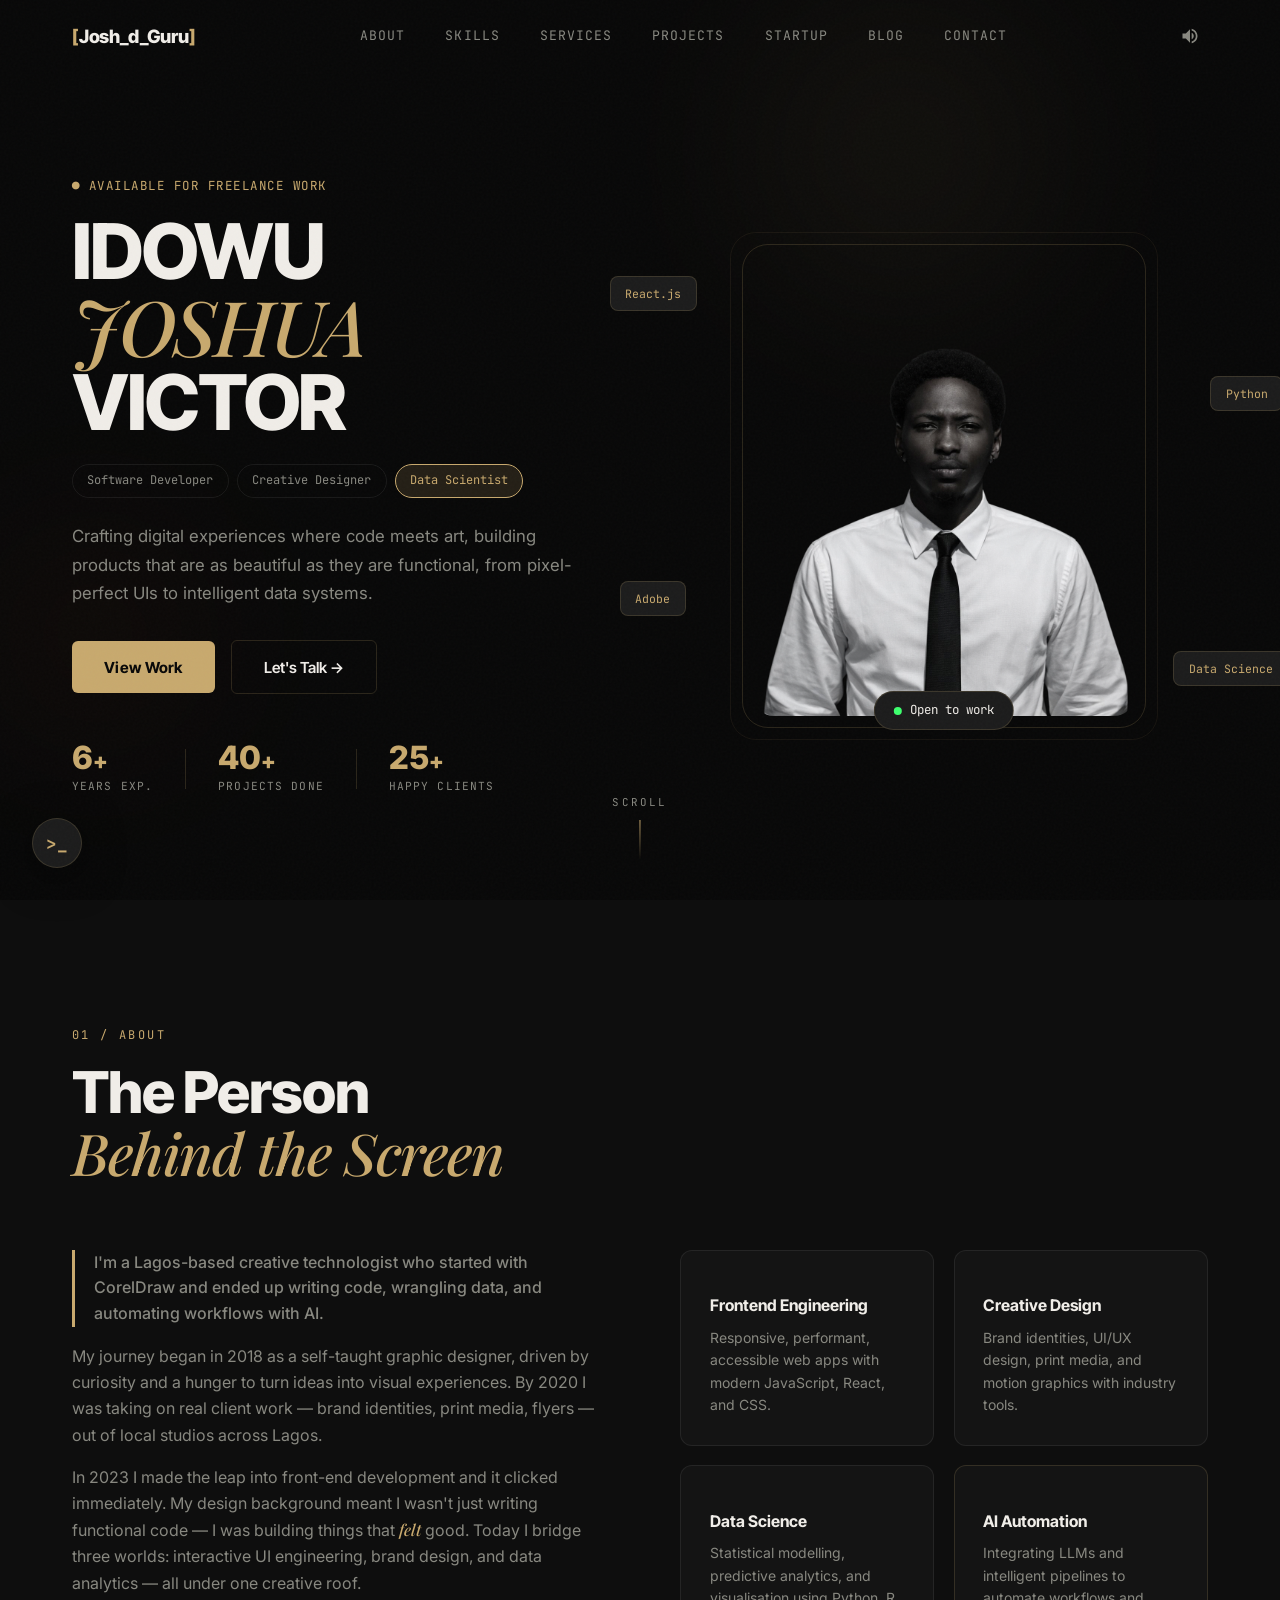
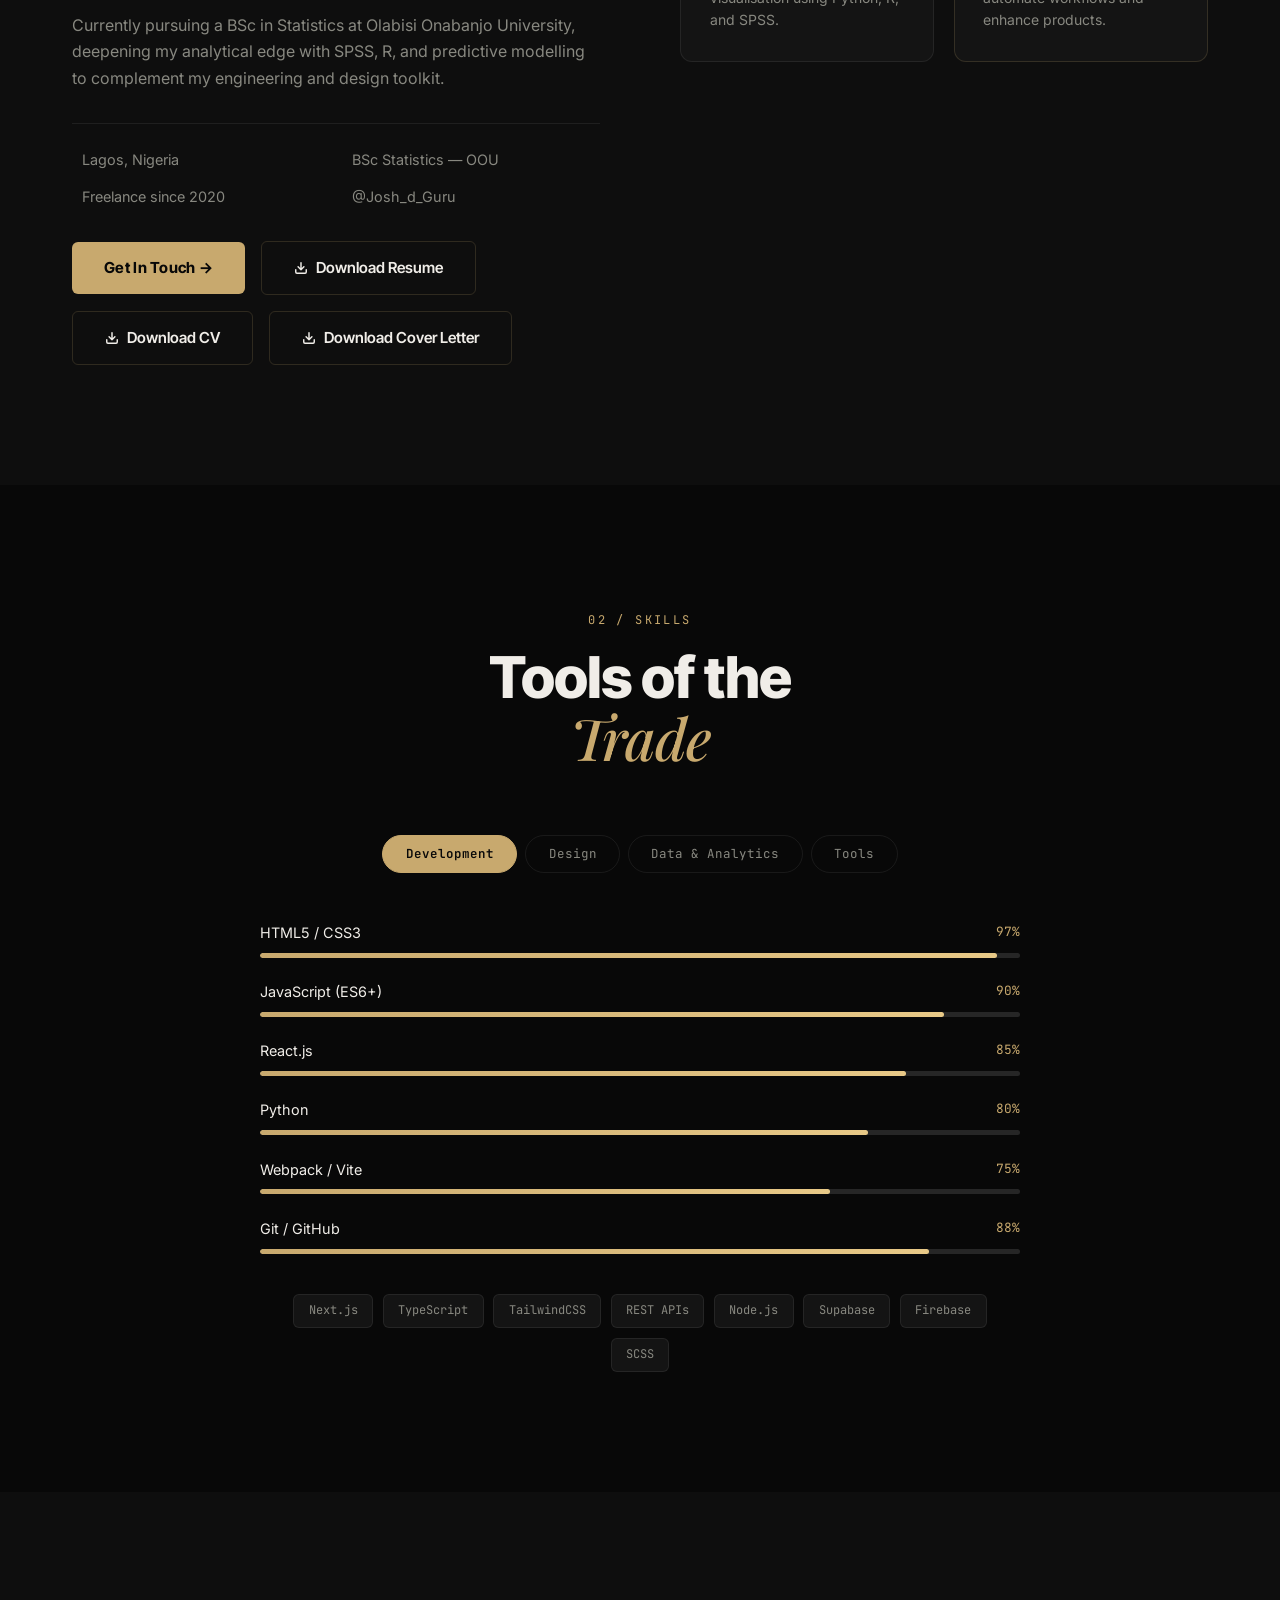
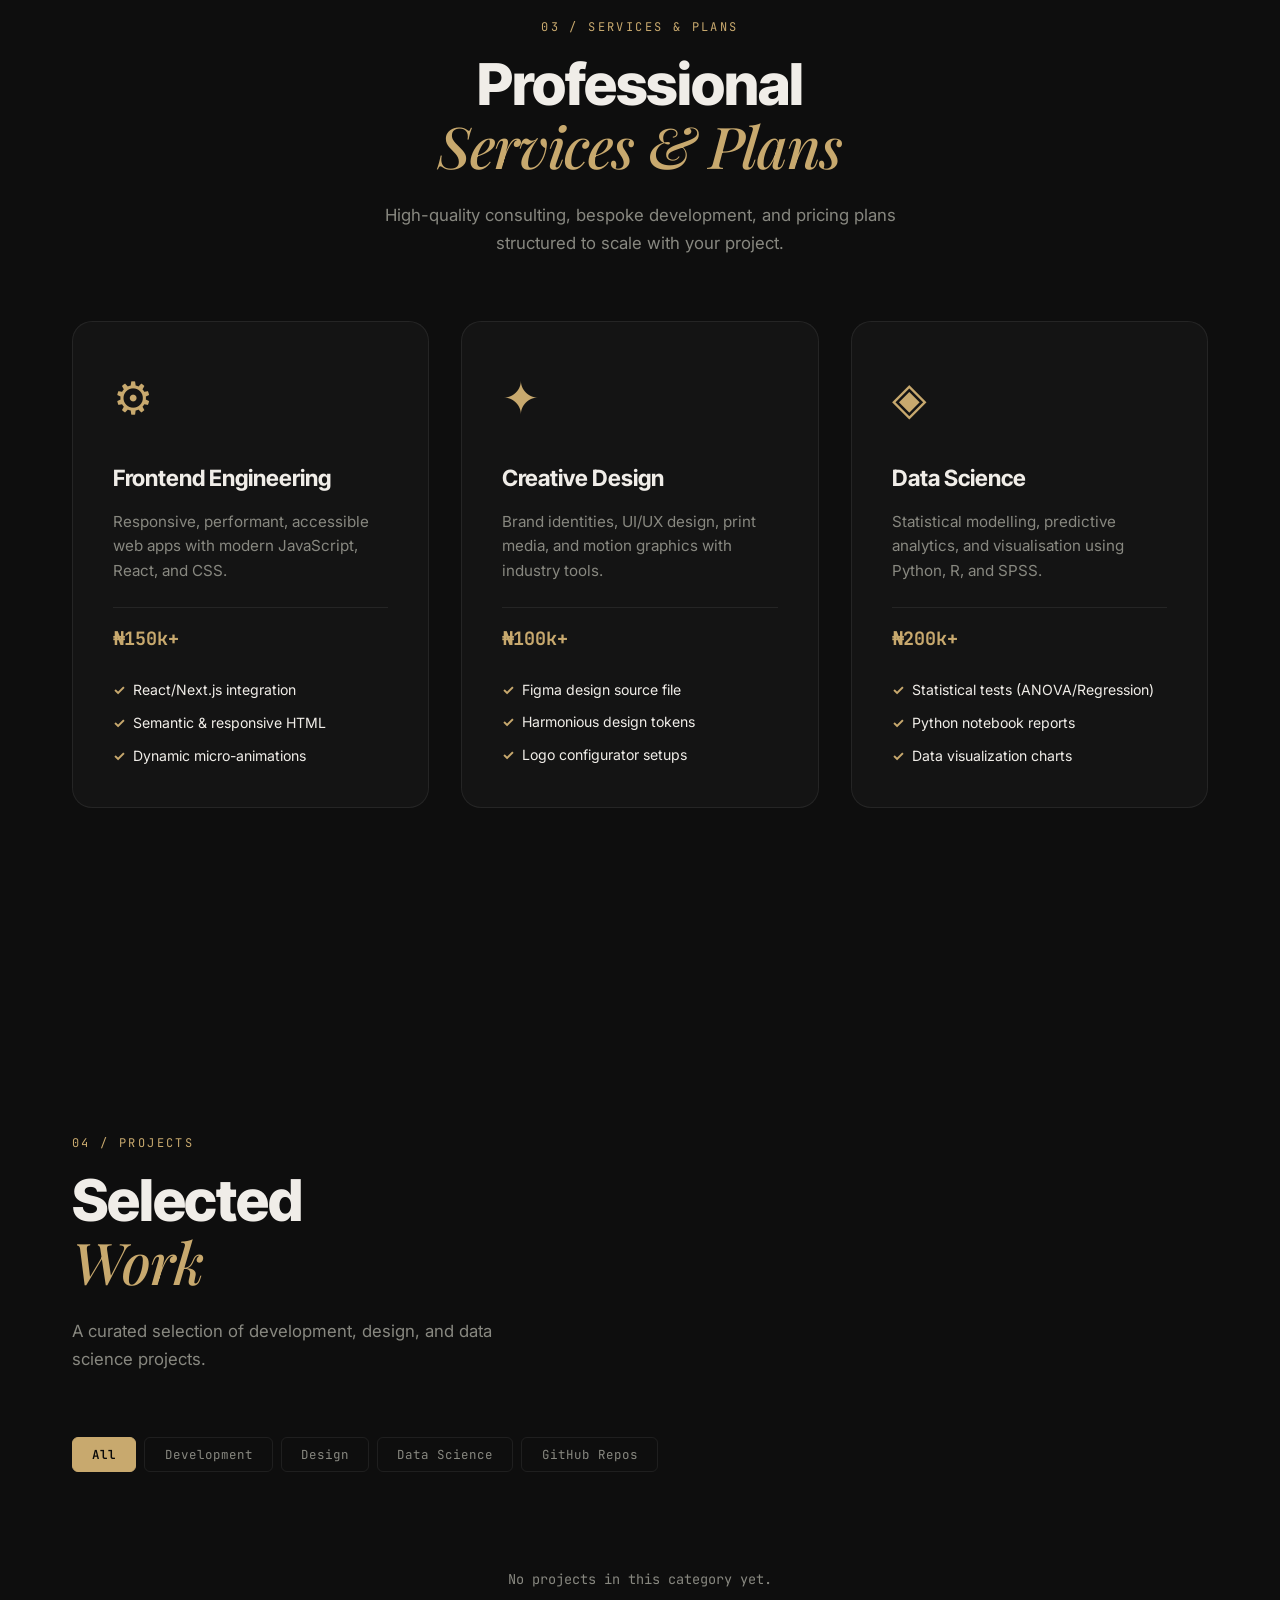
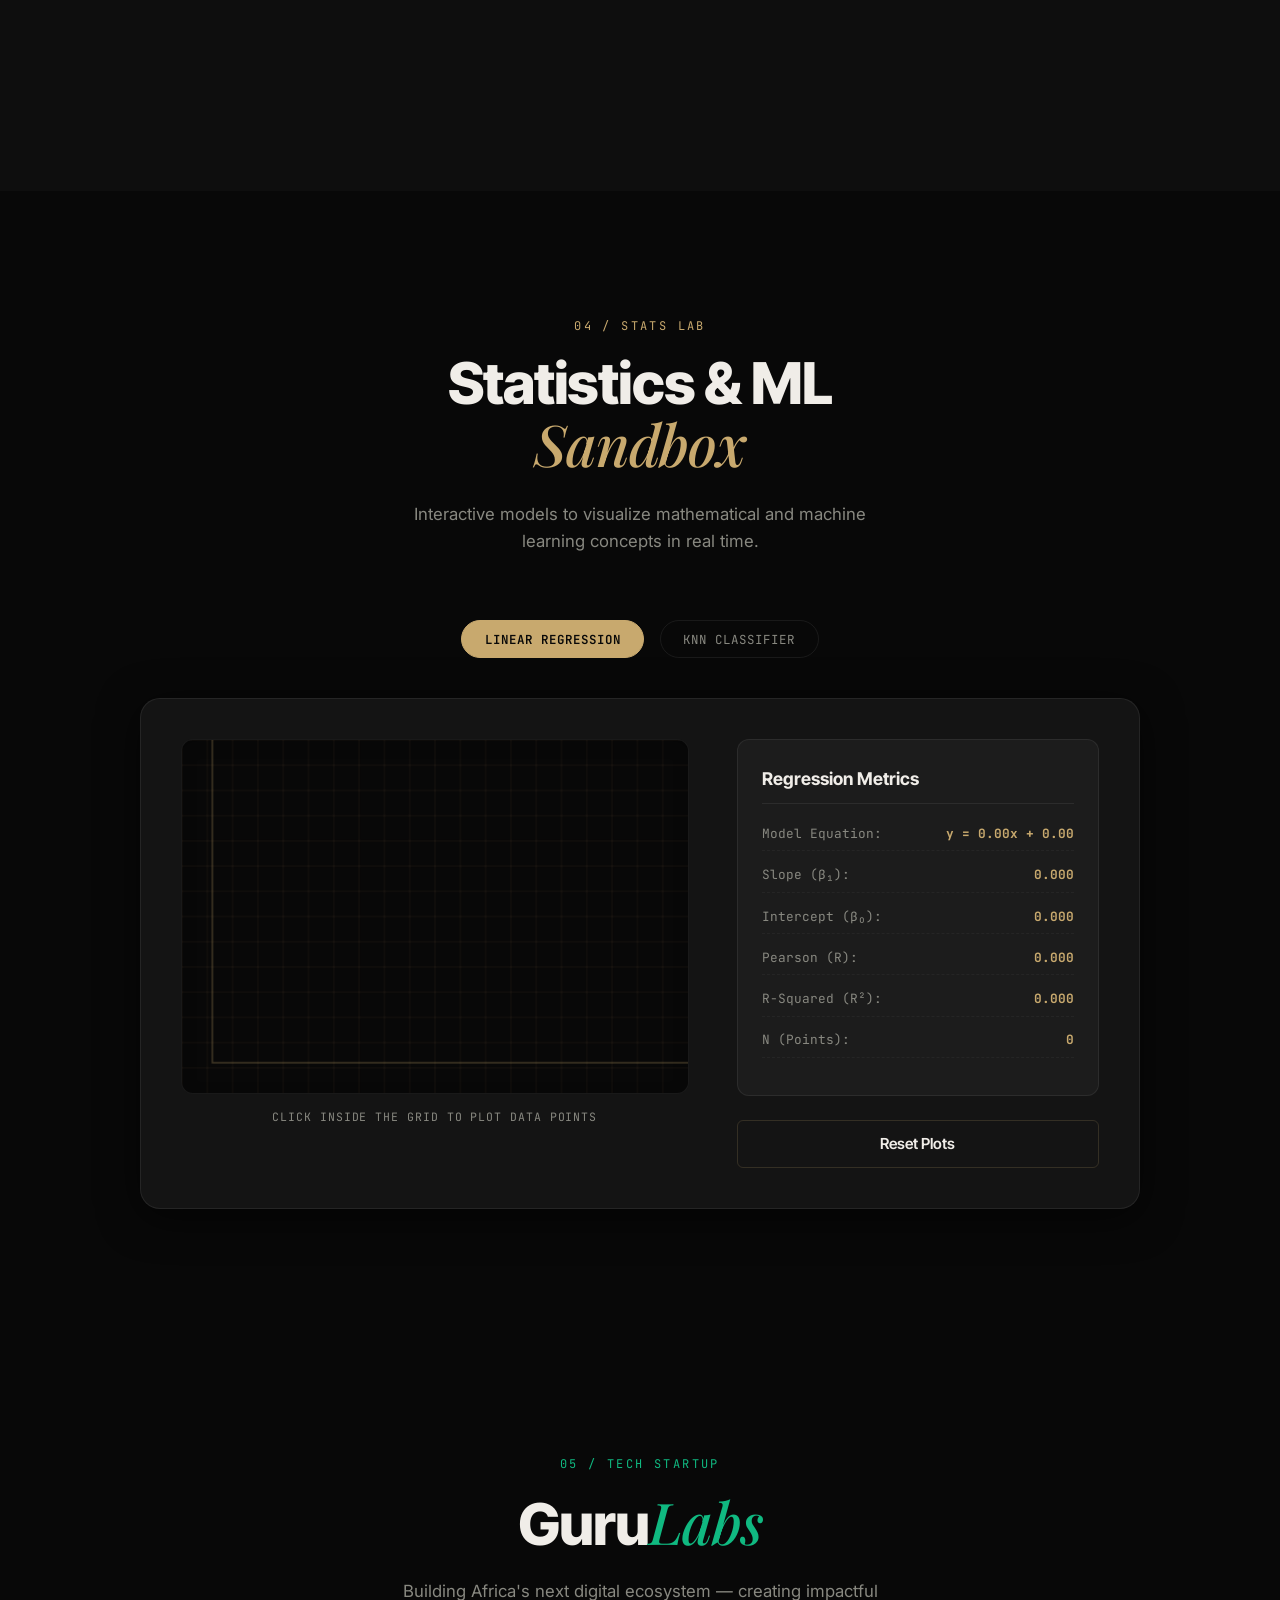
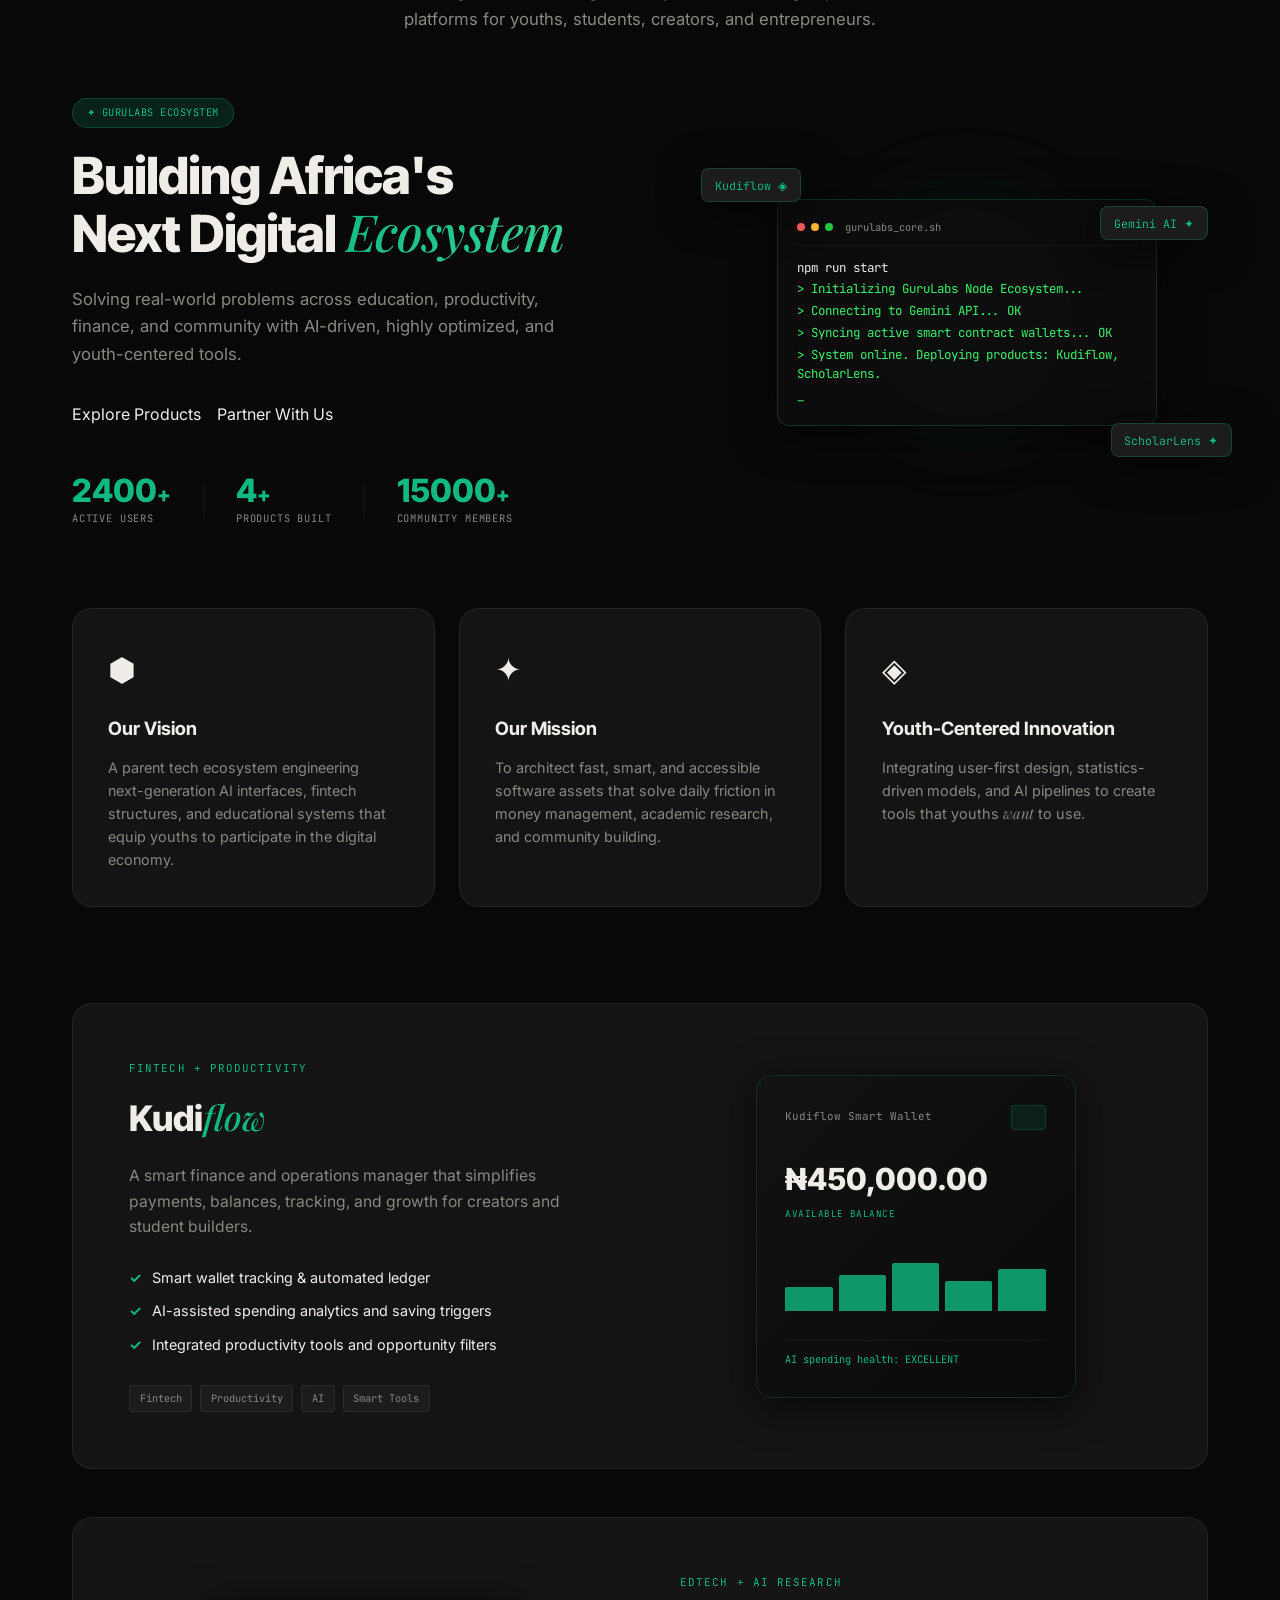
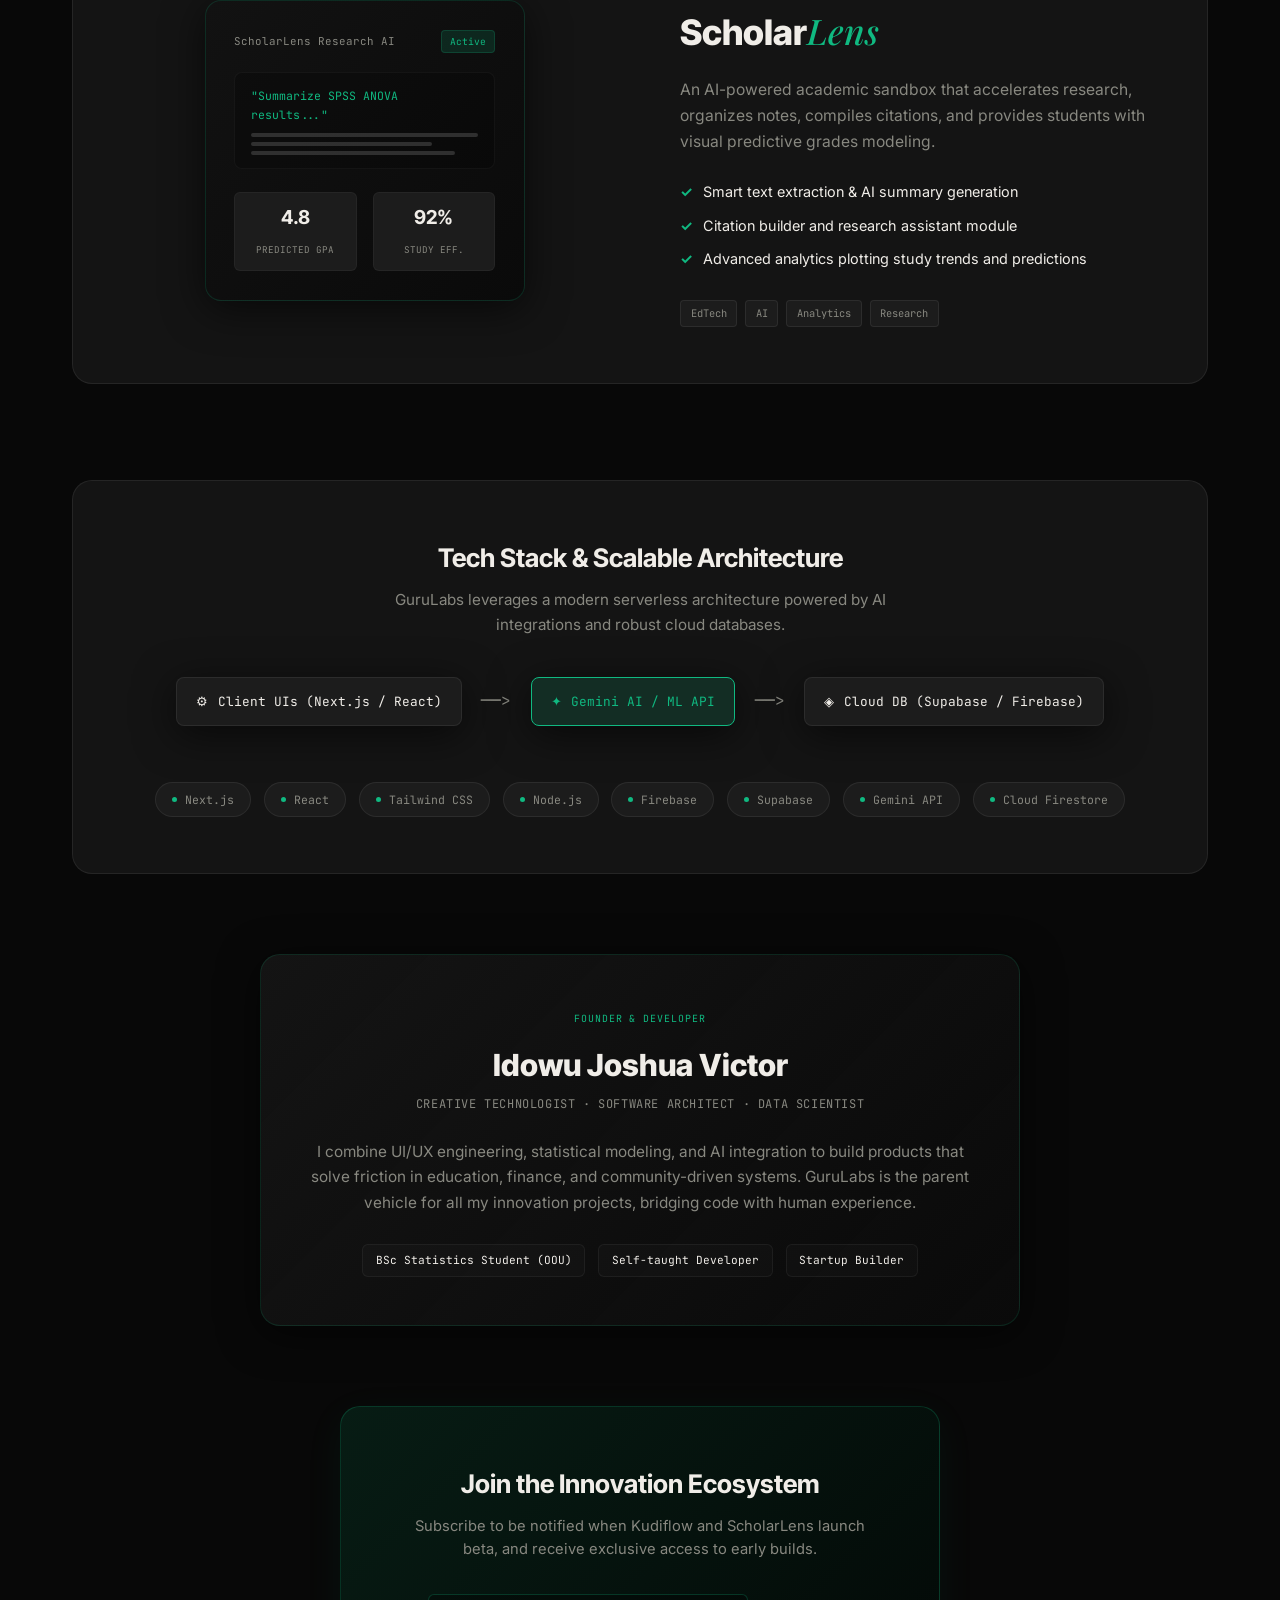
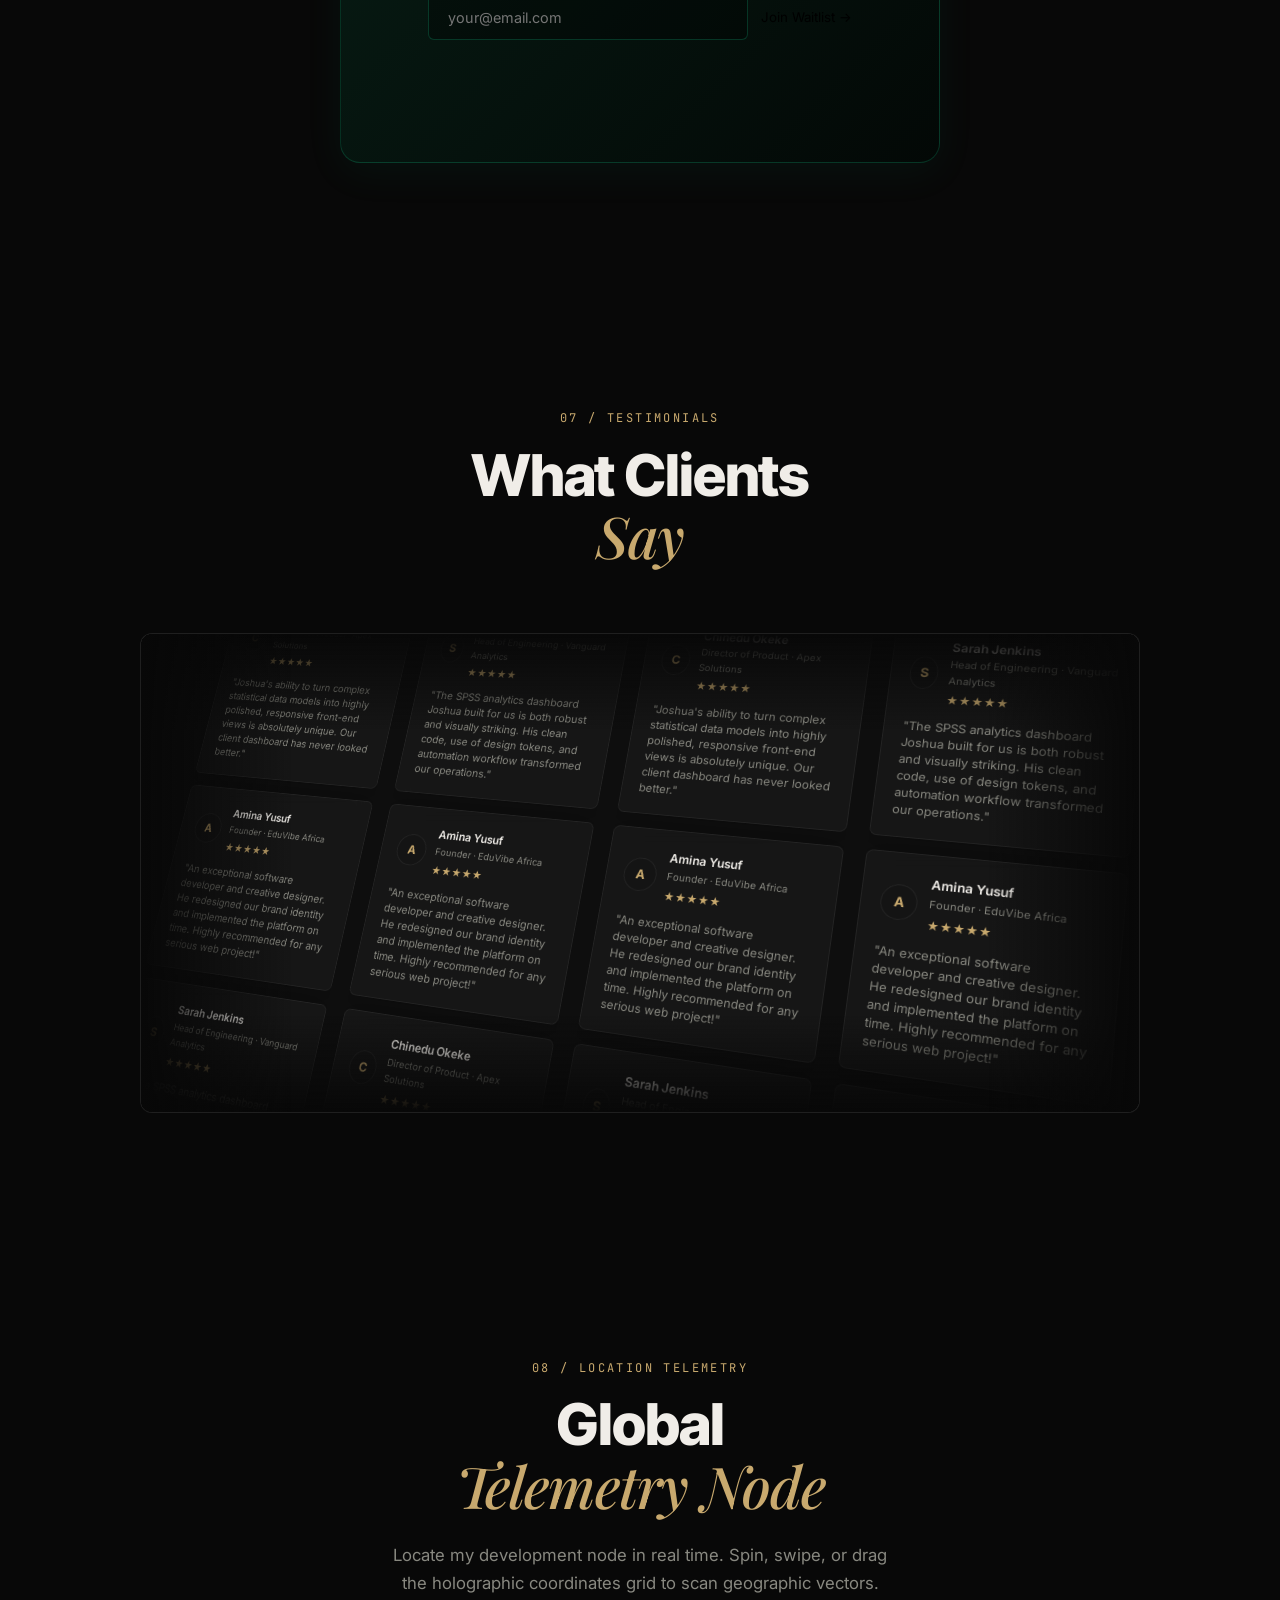
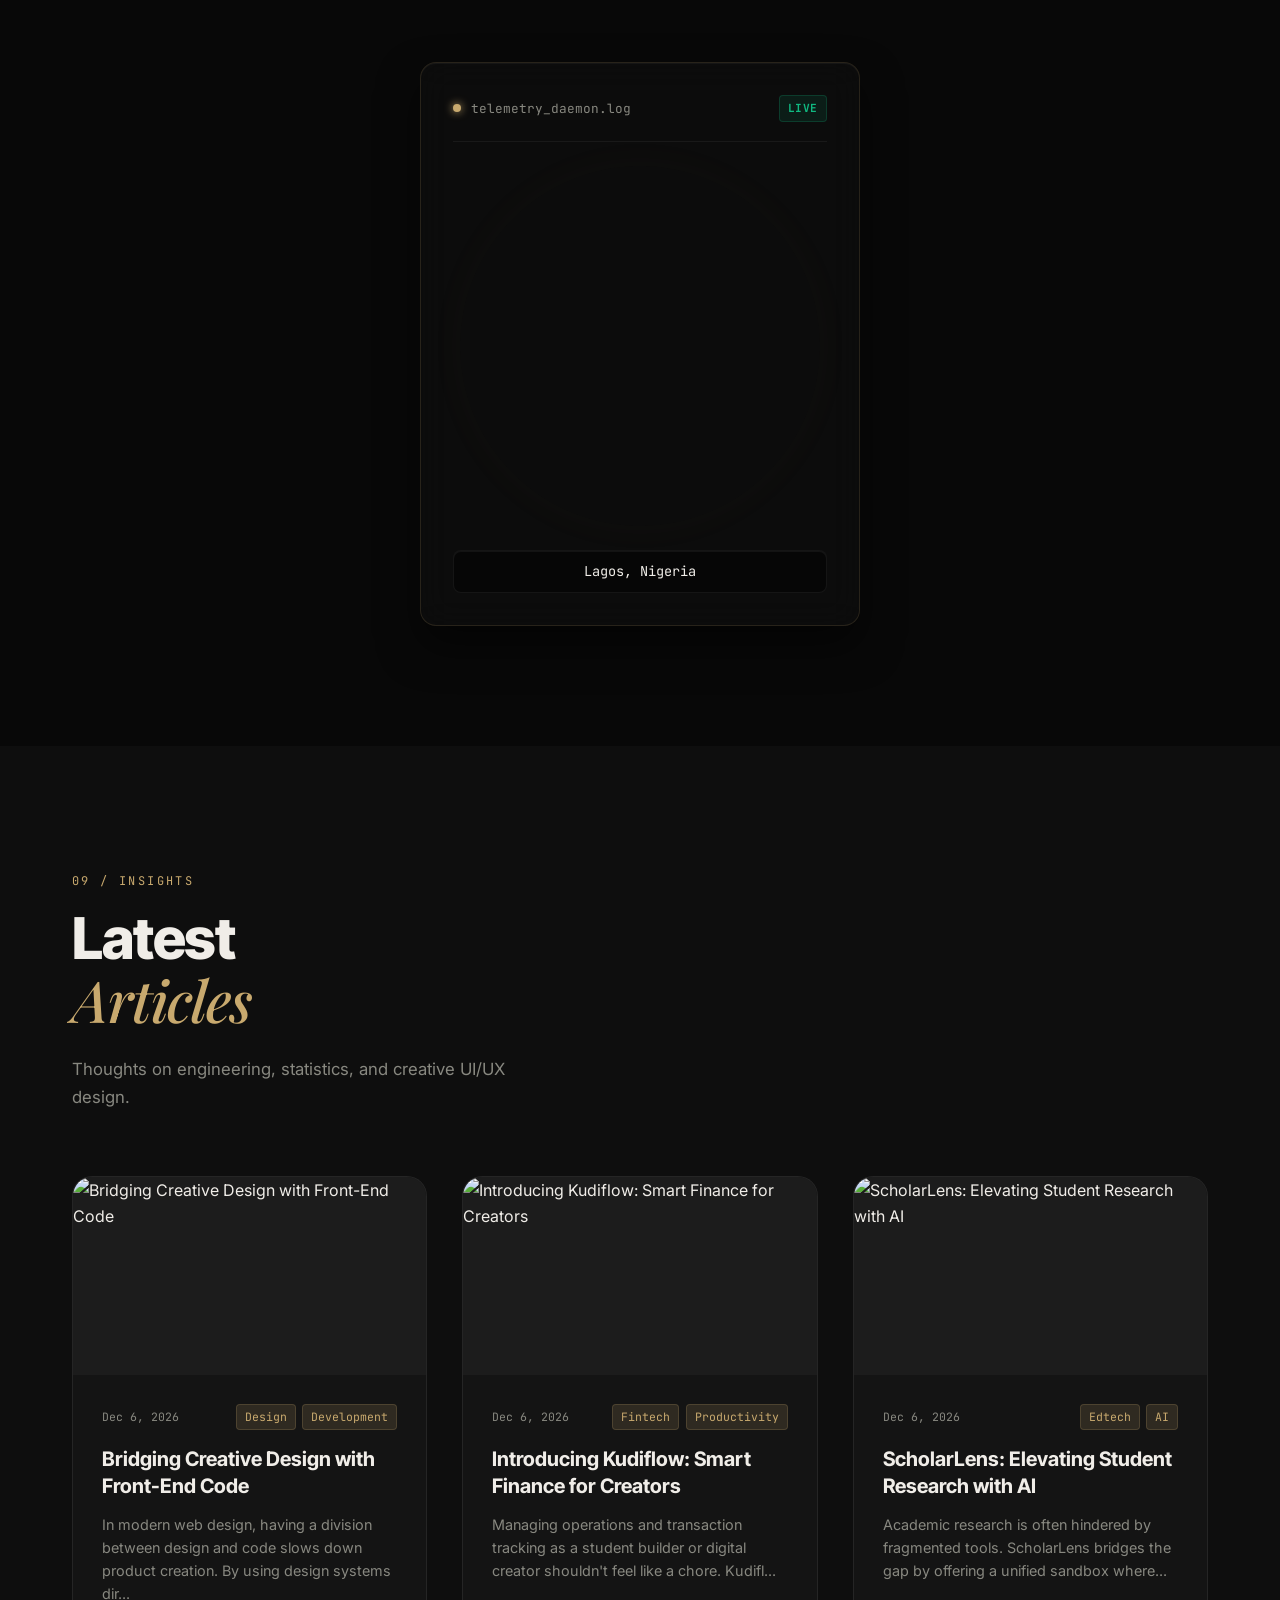
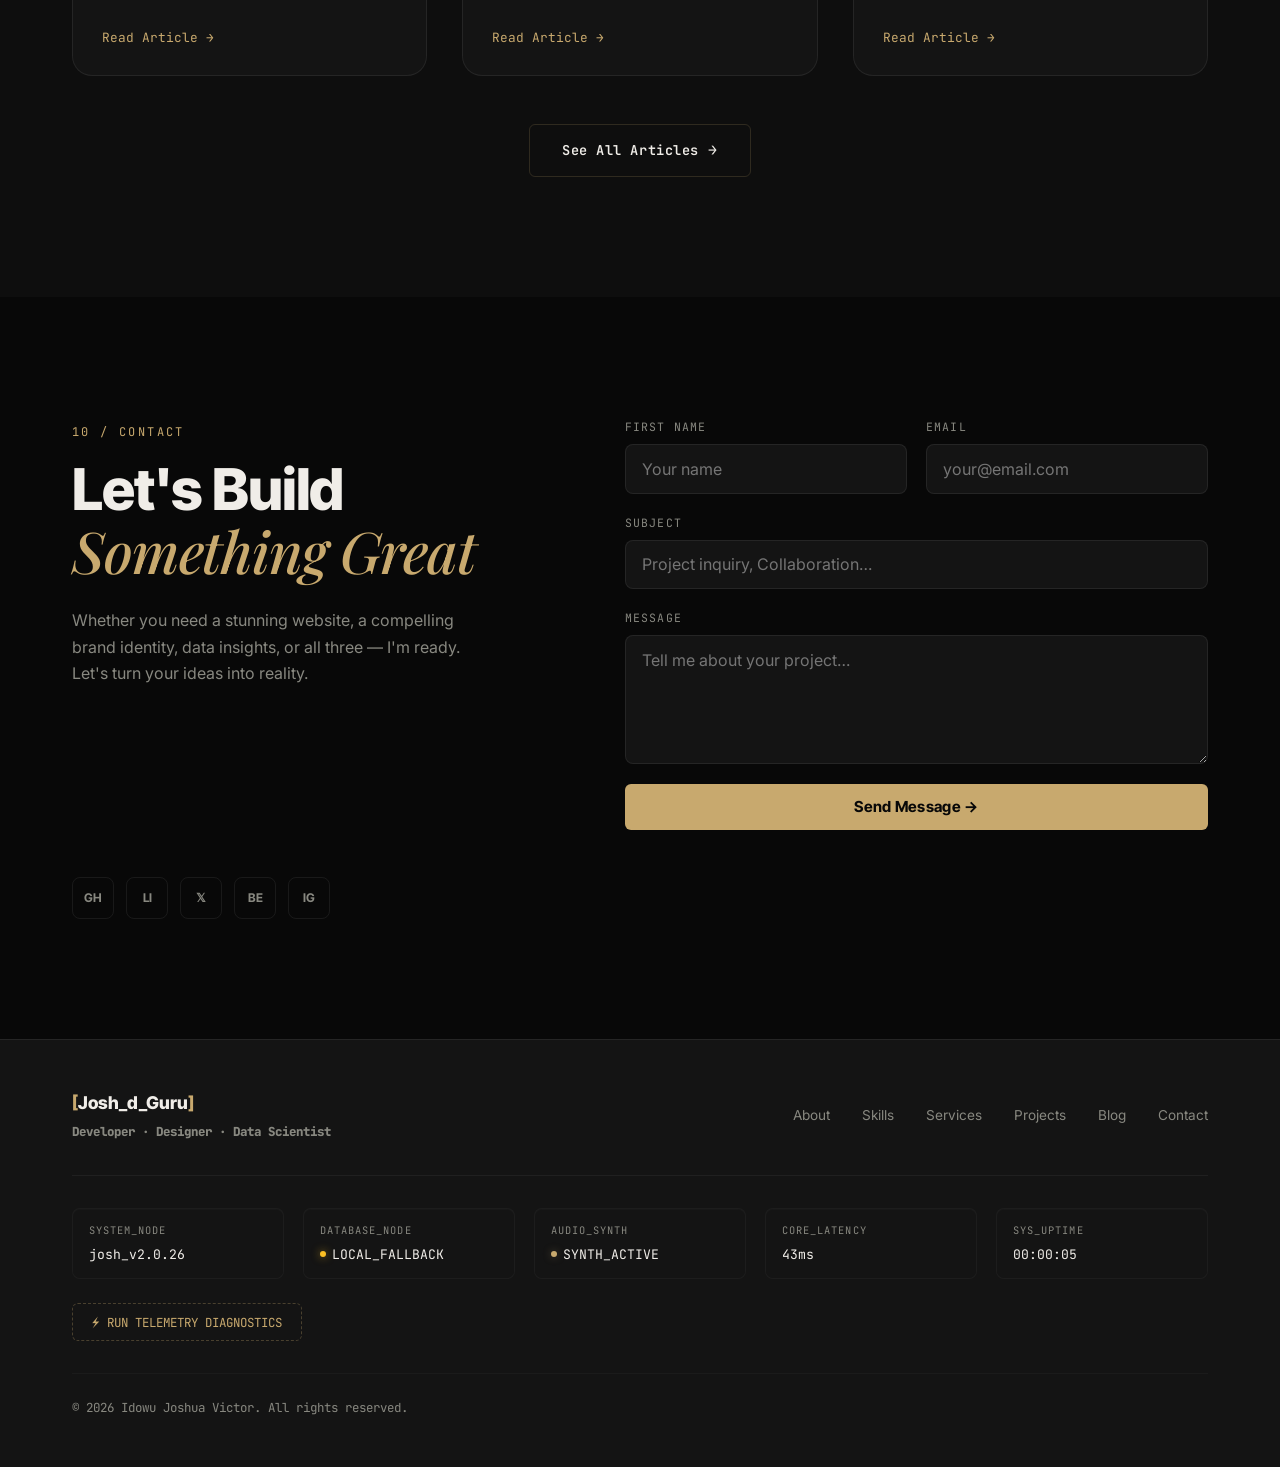
==== commit 2c7e0e69: "fix" ====
--- a/index.html
+++ b/index.html
@@ -867,6 +867,7 @@
   <!-- ─── Blog Reader Modal ──────────────────────────── -->
   <div class="sys-modal-overlay" id="blogReaderOverlay" style="display:none" role="dialog" aria-modal="true" aria-label="Blog Article Reader">
     <div class="blog-reader-card">
+      <button class="modal-back" id="backBlogReader" aria-label="Back to Articles">← Back</button>
       <button class="modal-close" id="closeBlogReader" aria-label="Close Reader">✕</button>
       <div class="blog-reader-hero" id="blogReaderHero" style="background-image: url('https://via.placeholder.com/960x540.png?text=Blog+Image');">
         <div class="blog-reader-meta">
@@ -949,7 +950,6 @@
           <a href="#about">About</a><a href="#skills">Skills</a>
           <a href="#services">Services</a><a href="#projects">Projects</a>
           <a href="#blog">Blog</a><a href="#contact">Contact</a>
-          <a href="admin.html">Admin</a>
         </nav>
       </div>
 
--- a/styles.css
+++ b/styles.css
@@ -3113,7 +3113,8 @@
 }
 .blog-grid {
   display: grid;
-  grid-template-columns: repeat(auto-fit, minmax(320px, 1fr));
+  grid-template-columns: repeat(auto-fill, minmax(320px, 1fr));
+  justify-content: center;
   gap: 2.2rem;
   margin-top: 3rem;
 }
@@ -3241,6 +3242,31 @@
   color: #080808;
   border-color: var(--gold);
 }
+.blog-reader-card .modal-back {
+  position: absolute;
+  top: 1.5rem;
+  left: 1.5rem;
+  height: 38px;
+  padding: 0 1.2rem;
+  border-radius: 20px;
+  background: rgba(8,8,8,0.7);
+  border: 1px solid var(--border);
+  color: var(--text);
+  font-family: var(--font-mono);
+  font-size: 0.8rem;
+  display: flex;
+  align-items: center;
+  justify-content: center;
+  gap: 0.5rem;
+  cursor: pointer;
+  z-index: 10;
+  transition: all 0.2s;
+}
+.blog-reader-card .modal-back:hover {
+  background: var(--gold);
+  color: #080808;
+  border-color: var(--gold);
+}
 .blog-reader-hero {
   background-size: cover;
   background-position: center;
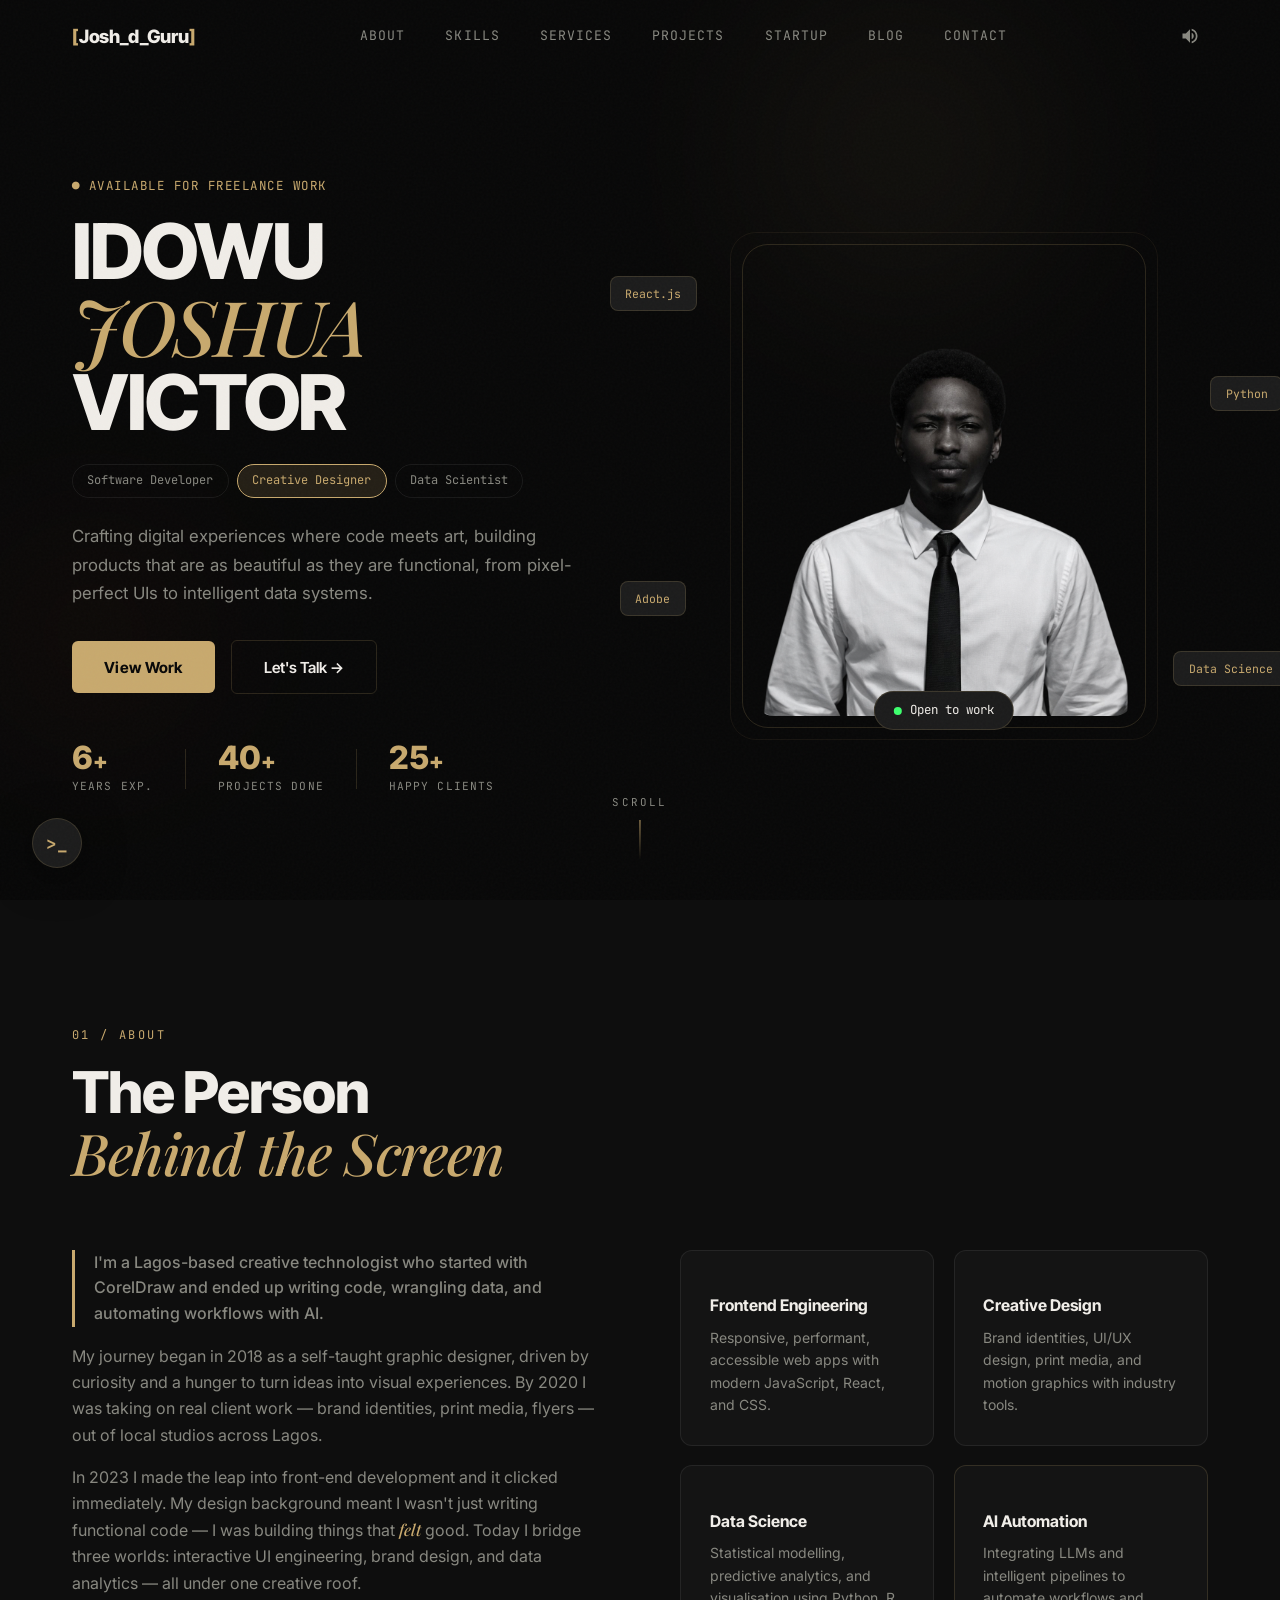
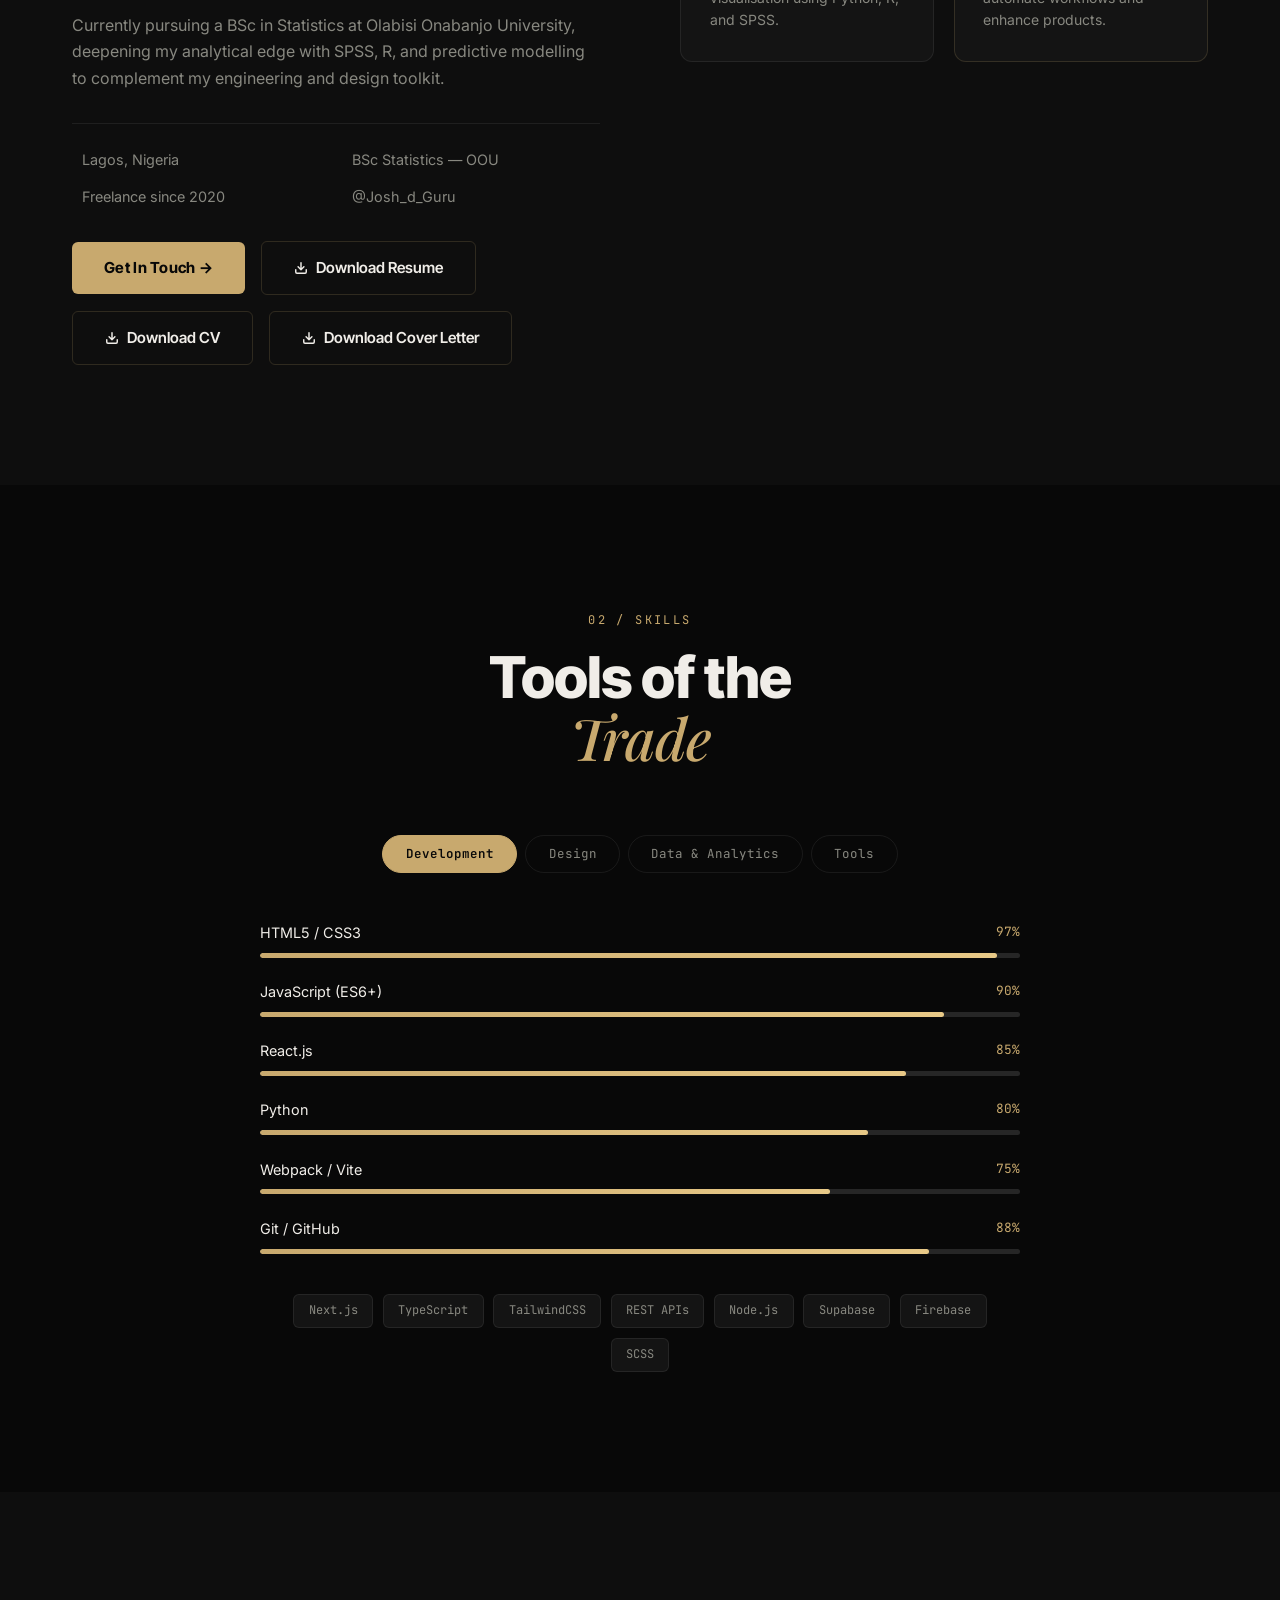
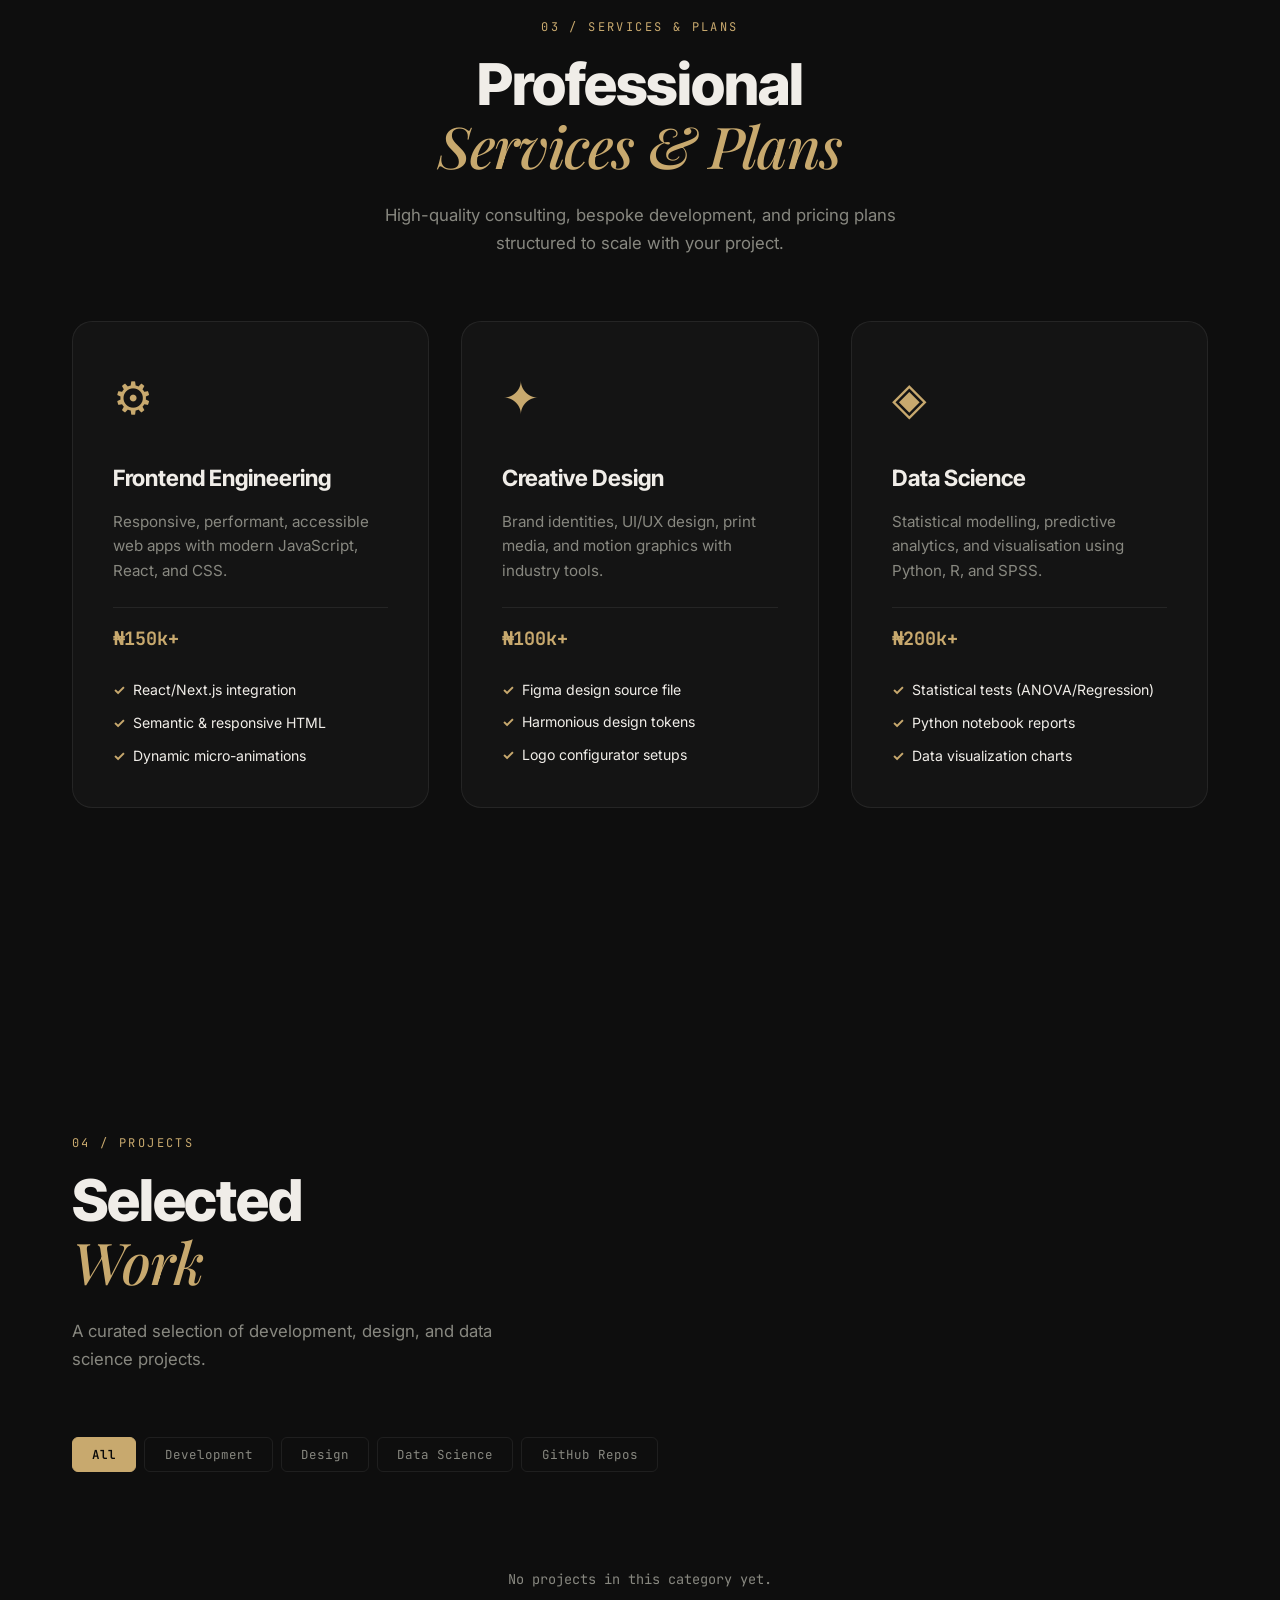
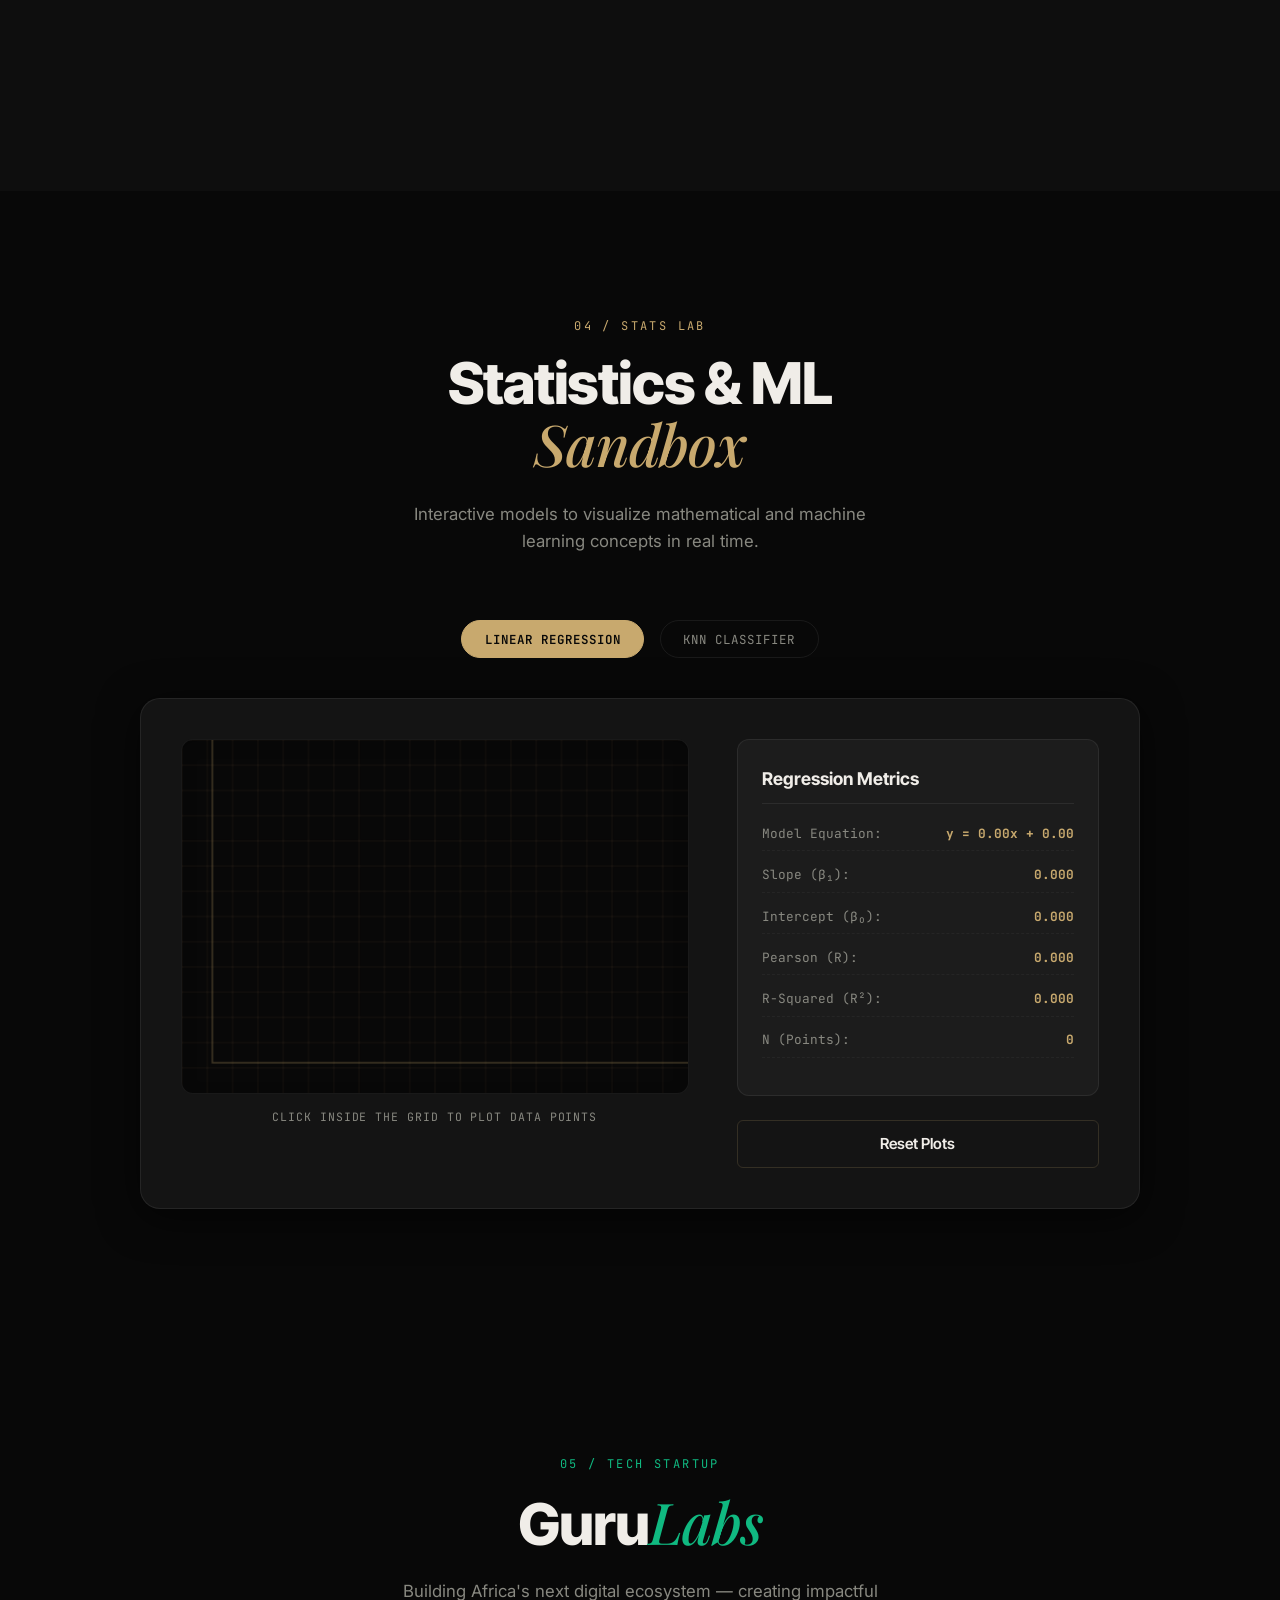
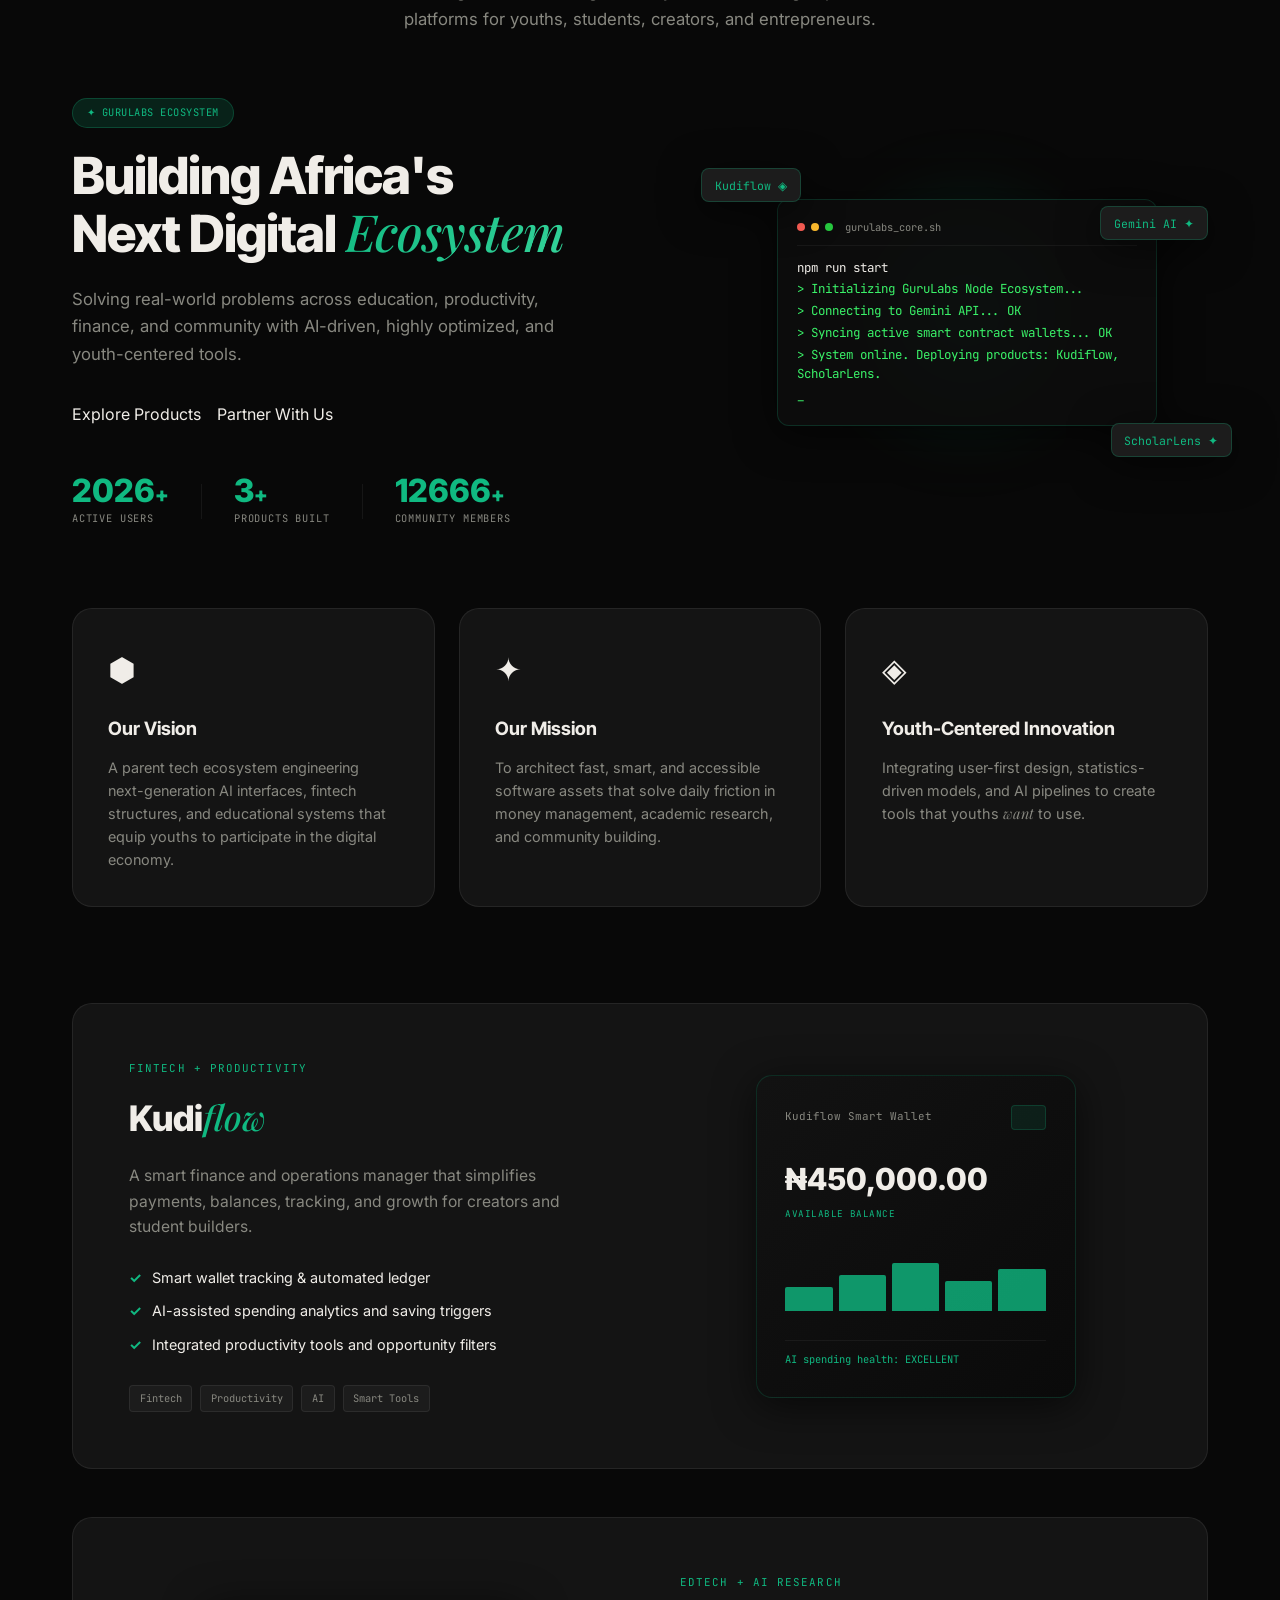
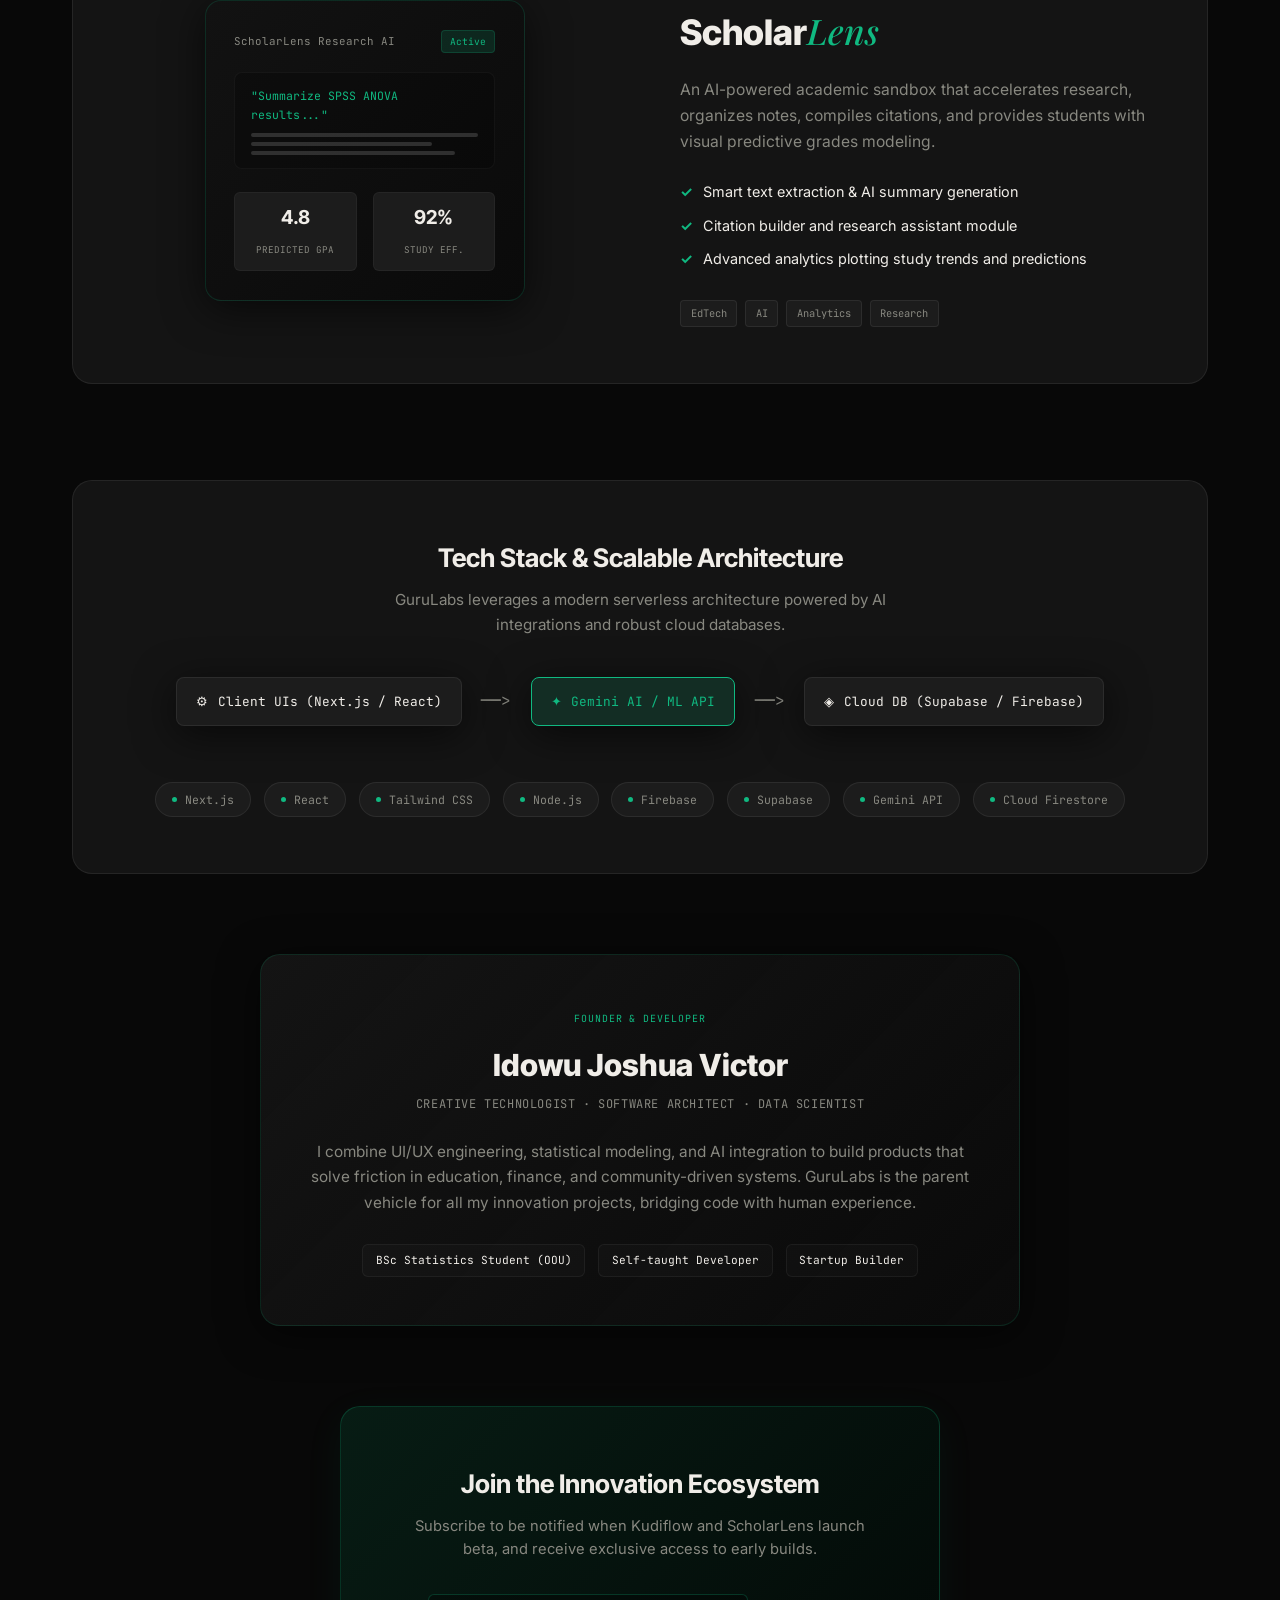
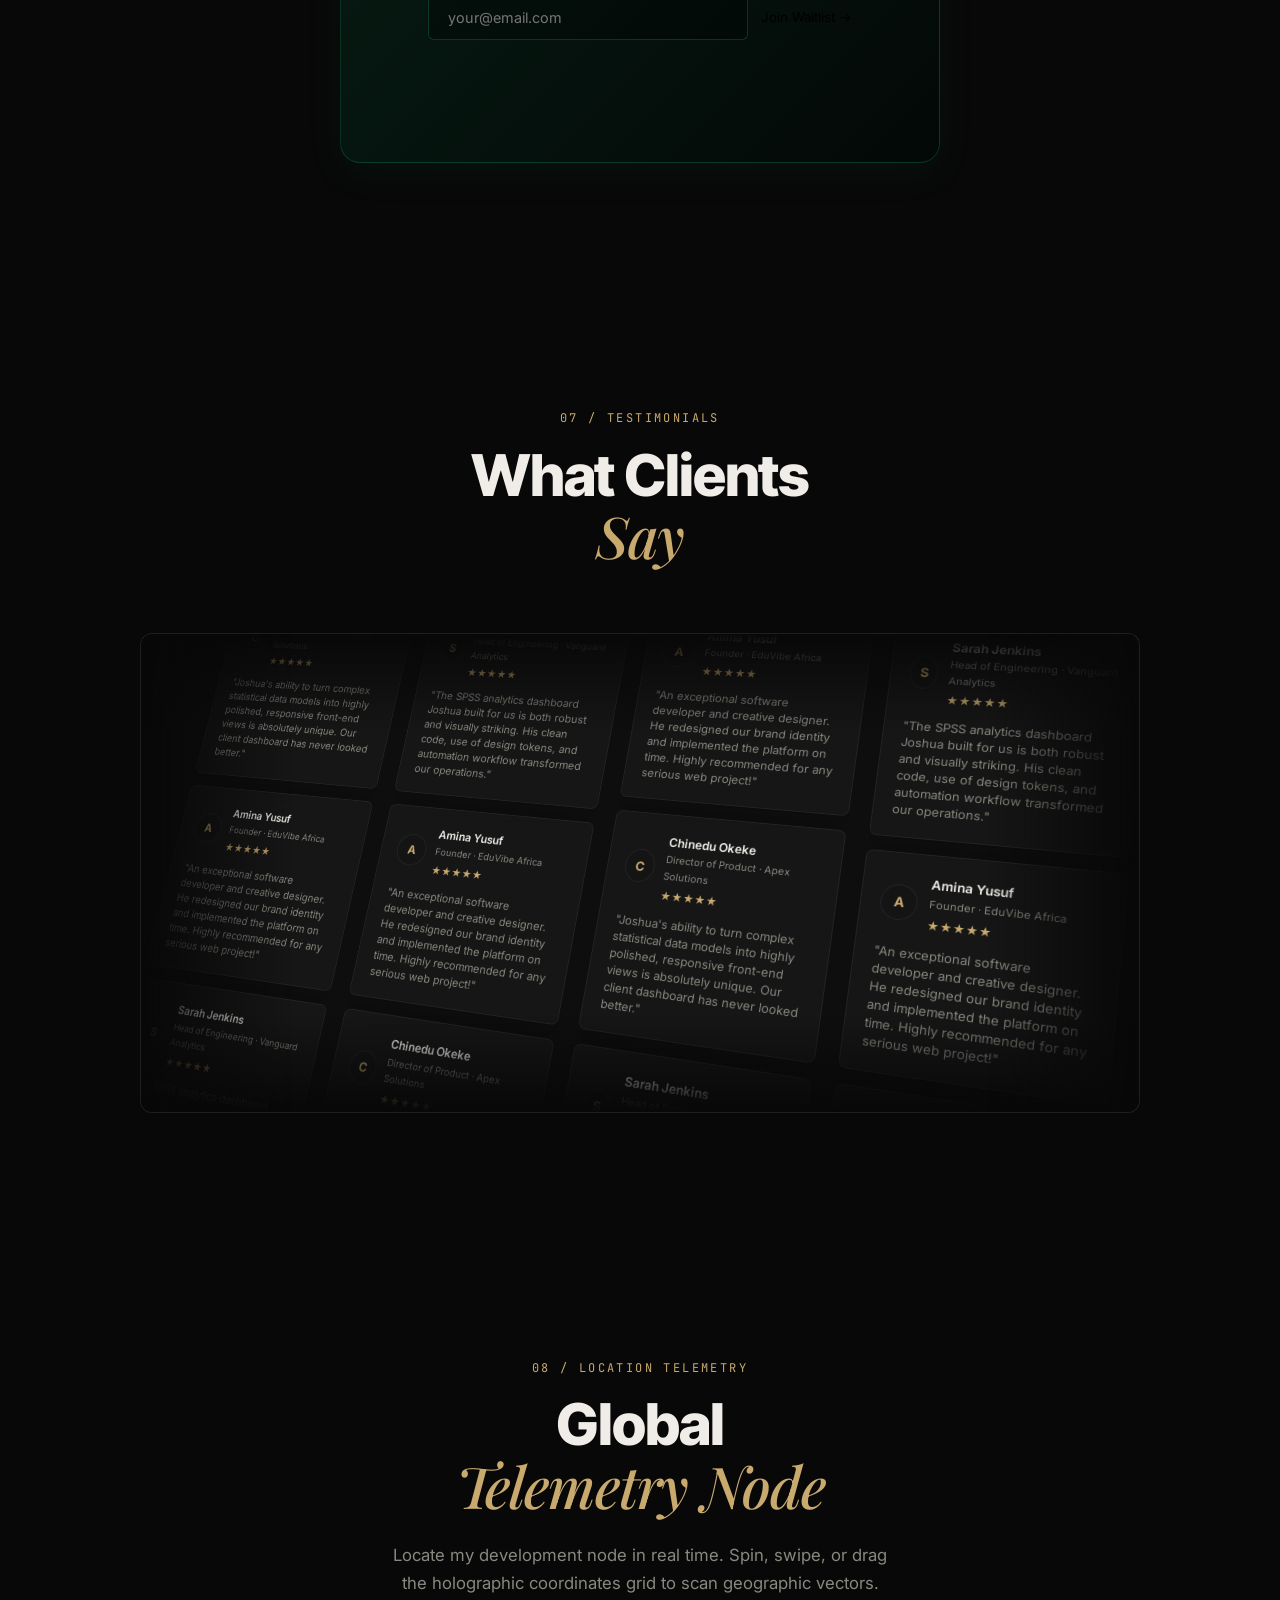
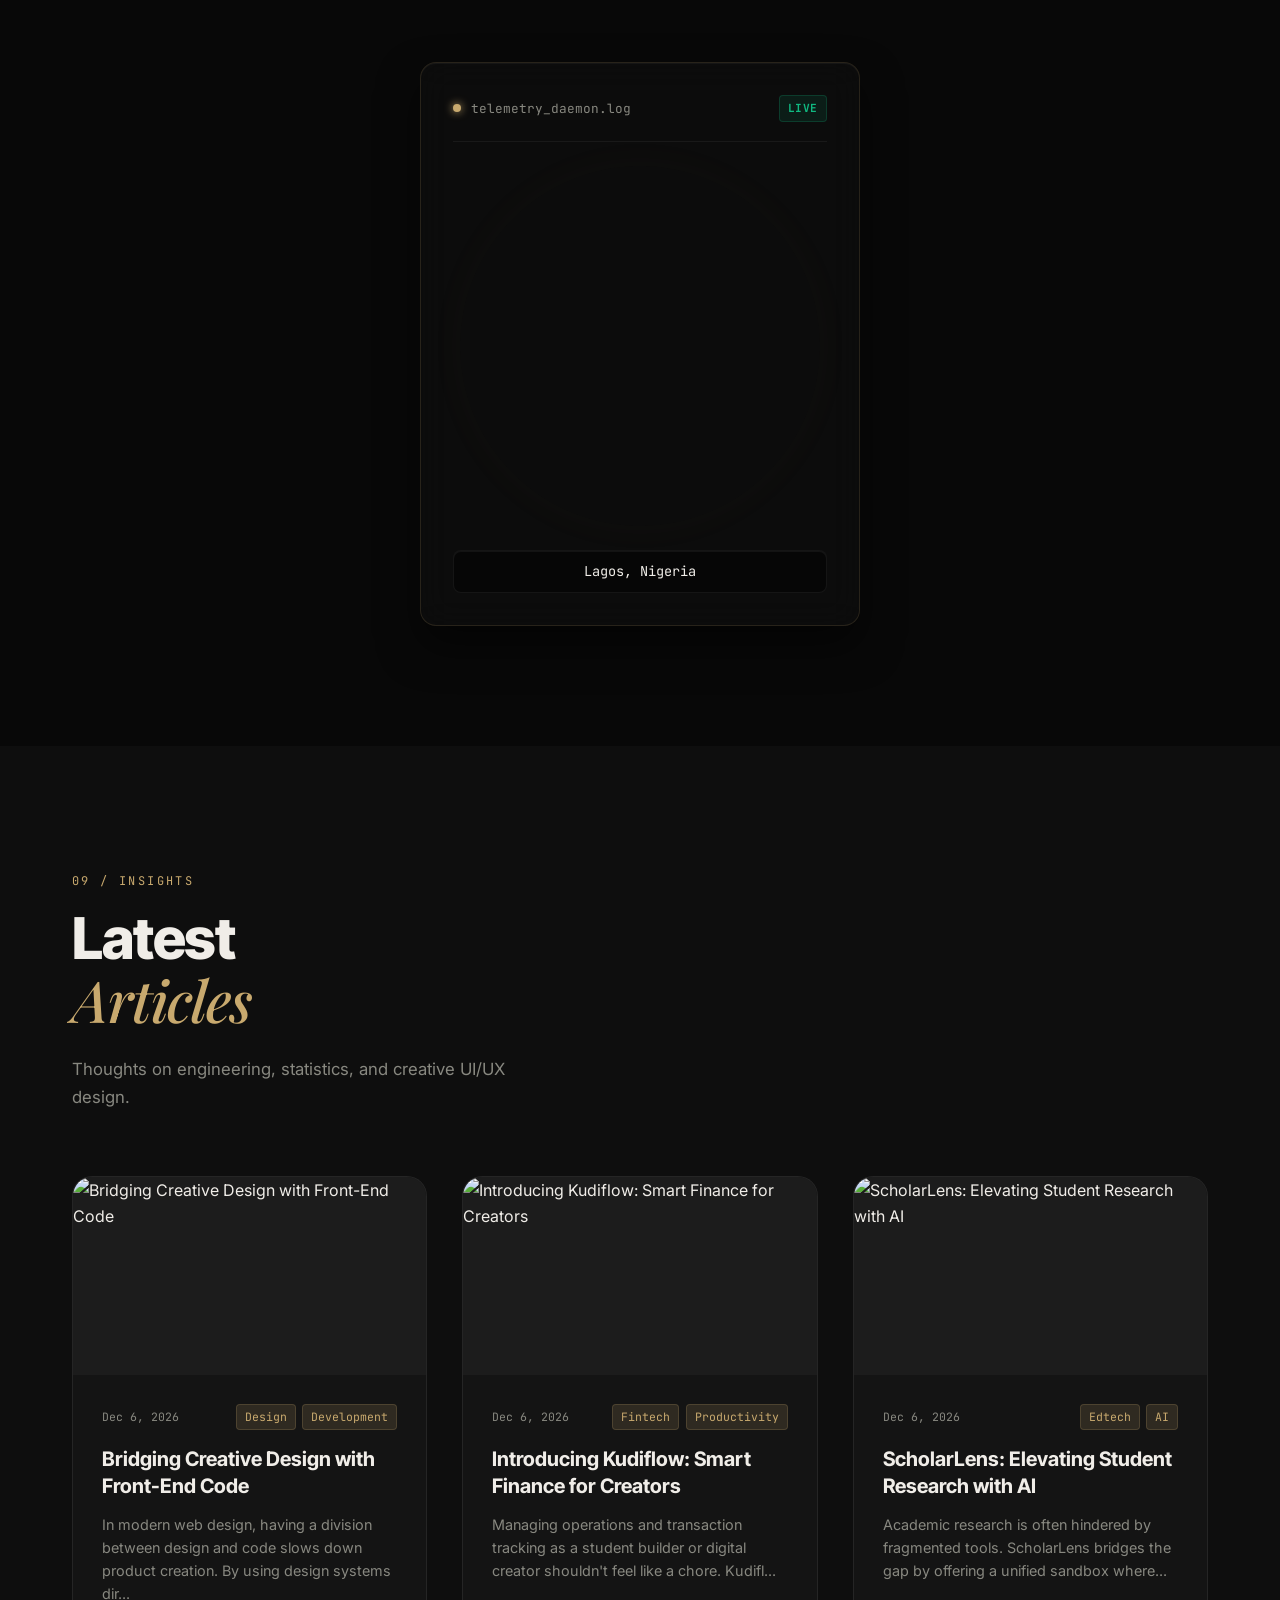
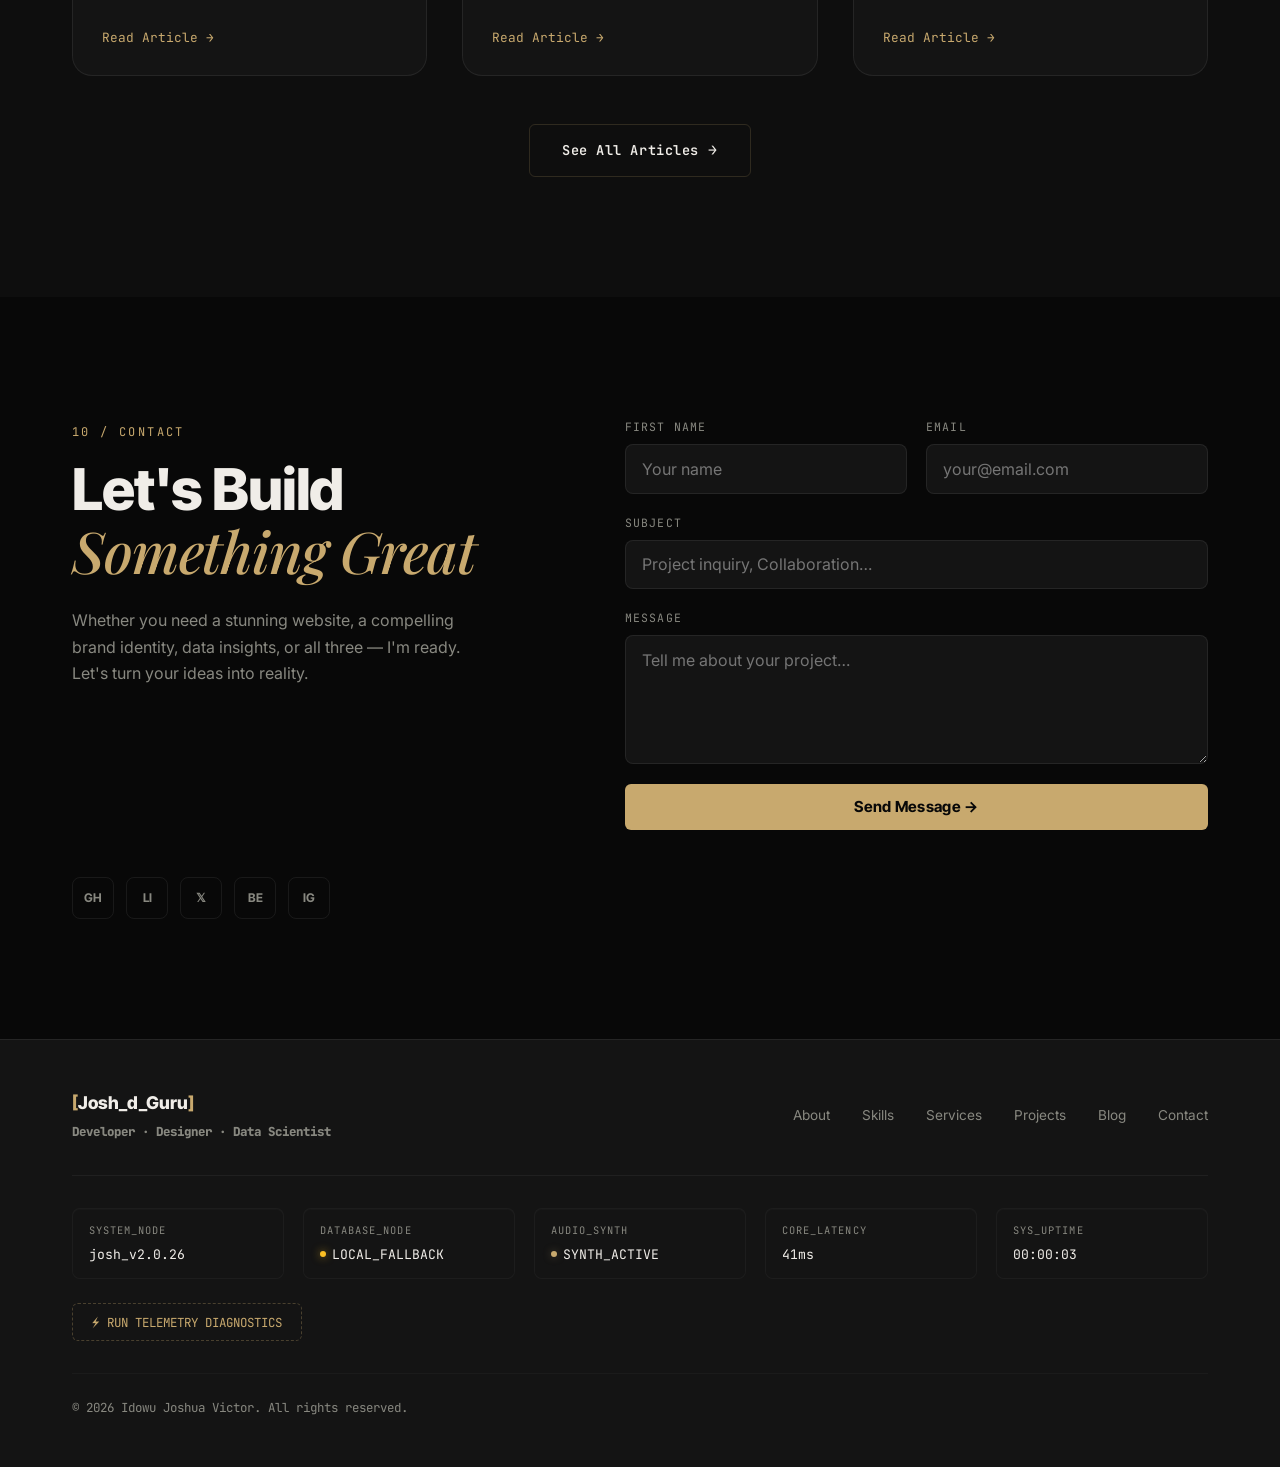
==== commit 2ab0486e: "fixed" ====
--- a/index.html
+++ b/index.html
@@ -1039,11 +1039,9 @@
   <!-- 🌐 Three.js WebGL Library -->
   <script src="https://cdnjs.cloudflare.com/ajax/libs/three.js/r128/three.min.js"></script>
 
-  <!-- 🔥 Firebase SDK (compat) -->
-  <script src="https://www.gstatic.com/firebasejs/9.23.0/firebase-app-compat.js"></script>
-  <script src="https://www.gstatic.com/firebasejs/9.23.0/firebase-firestore-compat.js"></script>
-  <script src="https://www.gstatic.com/firebasejs/9.23.0/firebase-storage-compat.js"></script>
-  <script src="firebase-config.js"></script>
+  <!-- 🚀 Supabase SDK -->
+  <script src="https://cdn.jsdelivr.net/npm/@supabase/supabase-js@2/dist/umd/supabase.js"></script>
+  <script src="supabase-config.js"></script>
   <script src="https://cdn.jsdelivr.net/npm/@emailjs/browser@4/dist/email.min.js"></script>
   <script src="https://unpkg.com/maplibre-gl@4.3.2/dist/maplibre-gl.js"></script>
   <script src="script.js"></script>
--- a/styles.css
+++ b/styles.css
@@ -3345,6 +3345,104 @@
   }
 }
 
+/* ─── Responsive CLI Terminal & 3D Testimonials ──── */
+@media (max-width: 768px) {
+  /* 3D Testimonials */
+  .testimonials-3d-perspective-container {
+    height: 340px;
+    margin: 2rem auto 0;
+    padding: 0.5rem;
+    gap: 0.75rem;
+  }
+  .testimonials-3d-wall-wrapper {
+    transform: translateX(-20px) translateY(0px) translateZ(-100px) rotateX(10deg) rotateY(-10deg) rotateZ(5deg);
+    width: 100%;
+    gap: 0.75rem;
+  }
+  .marquee-column {
+    width: 145px;
+    height: 480px;
+    gap: 0.75rem;
+  }
+  /* Hide columns 3 and 4 to fit mobile viewports */
+  .marquee-column:nth-child(3),
+  .marquee-column:nth-child(4) {
+    display: none !important;
+  }
+  .testimonial-card-3d {
+    padding: 0.85rem;
+  }
+  .t-card-header {
+    gap: 0.5rem;
+    margin-bottom: 0.5rem;
+  }
+  .t-card-avatar {
+    width: 28px;
+    height: 28px;
+    font-size: 0.75rem;
+  }
+  .t-card-name {
+    font-size: 0.75rem;
+  }
+  .t-card-company {
+    font-size: 0.65rem;
+  }
+  .t-card-rating {
+    font-size: 0.65rem;
+    margin-top: 0.1rem;
+  }
+  .t-card-quote {
+    font-size: 0.7rem;
+    line-height: 1.4;
+  }
+
+  /* CLI Terminal */
+  .terminal-overlay {
+    padding: 0;
+    align-items: stretch;
+    justify-content: stretch;
+  }
+  .terminal-container {
+    height: 100%;
+    max-height: 100vh;
+    max-width: 100%;
+    border-radius: 0;
+    border: none;
+  }
+  .terminal-window-header {
+    padding: 0.6rem 1rem;
+  }
+  .terminal-window-dots {
+    display: flex;
+  }
+  .terminal-window-title {
+    font-size: 0.68rem;
+  }
+  .terminal-window-body {
+    padding: 0.8rem;
+    font-size: 0.75rem;
+    gap: 0.3rem;
+  }
+  .terminal-input-line {
+    padding: 0.6rem 0.8rem;
+  }
+  .terminal-prompt-label {
+    font-size: 0.75rem;
+  }
+  #terminalInput {
+    font-size: 0.75rem;
+  }
+}
+
+@media (max-width: 480px) {
+  .testimonials-3d-perspective-container {
+    height: 300px;
+  }
+  .marquee-column {
+    width: 130px;
+  }
+}
+
 /* ── Print ───────────────────────────────────────── */
 @media print{
   .noise-overlay,.cursor,.cursor-trail,#navbar,
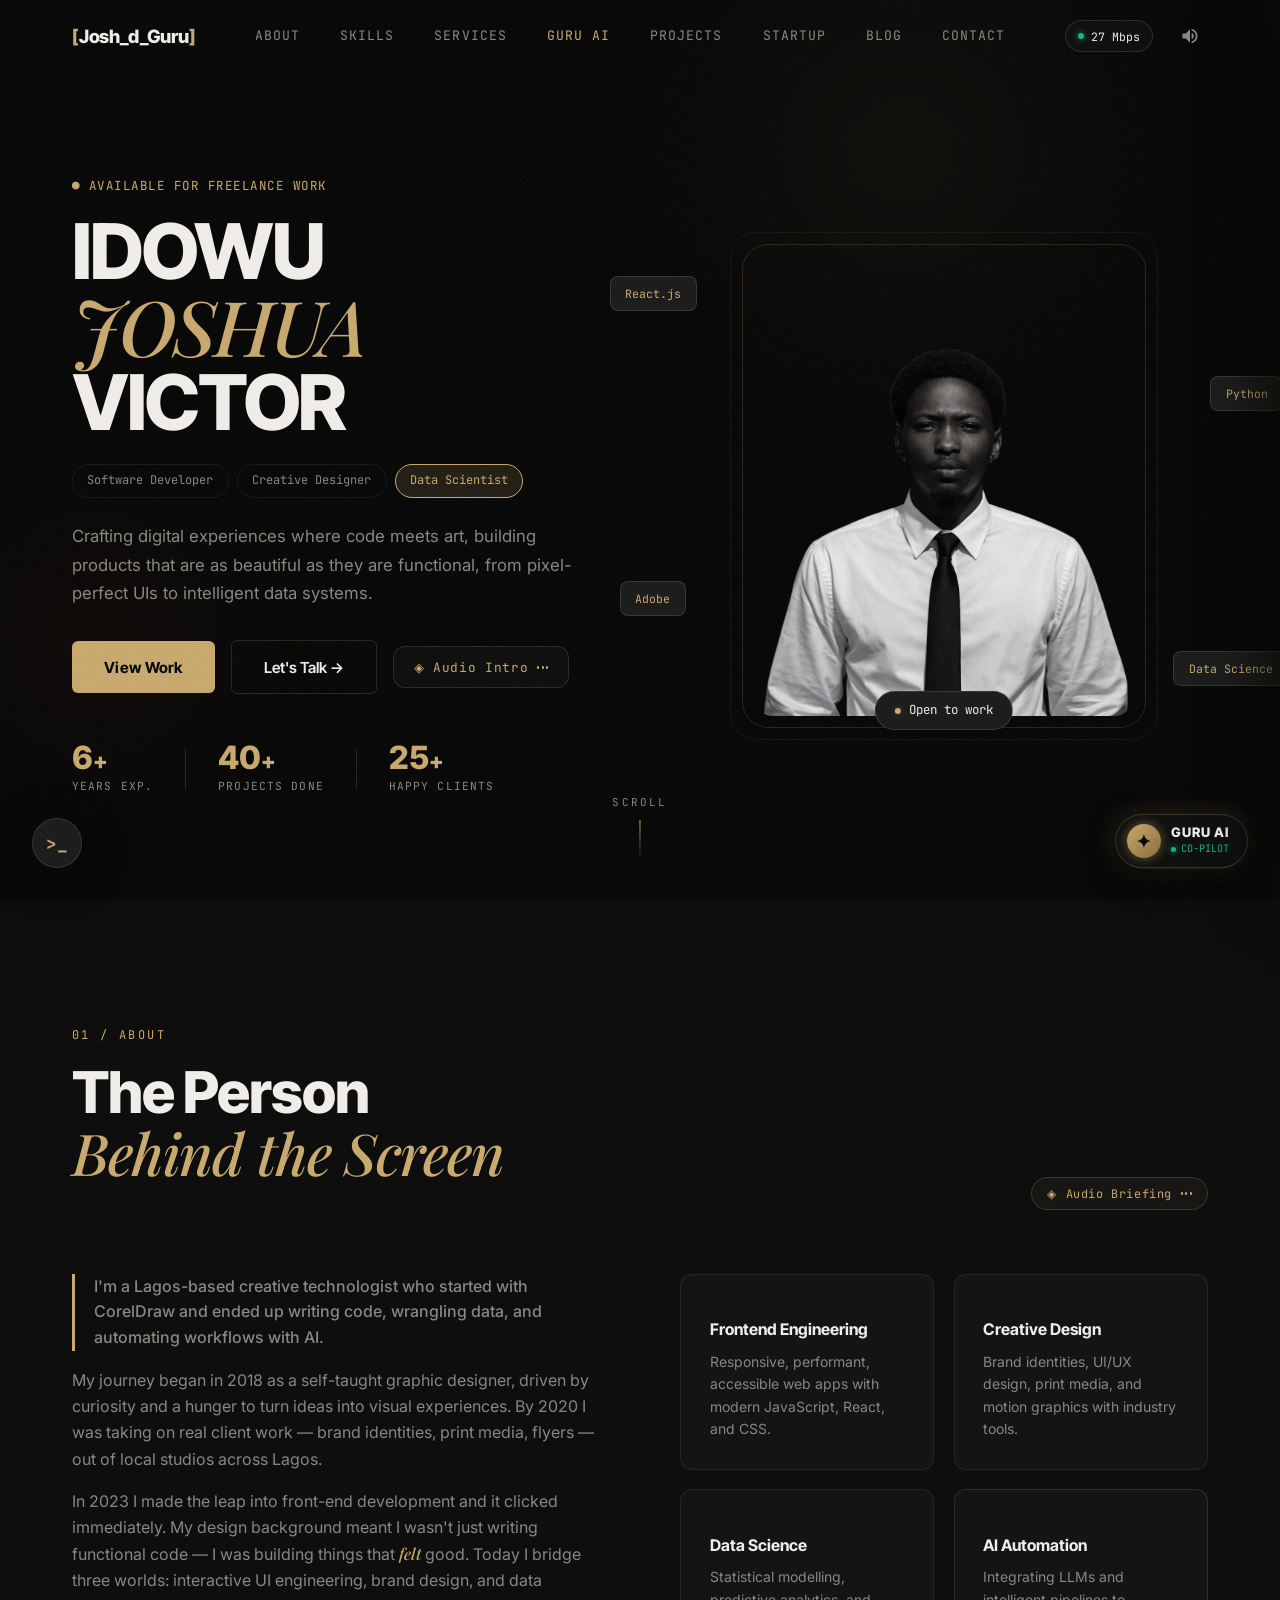
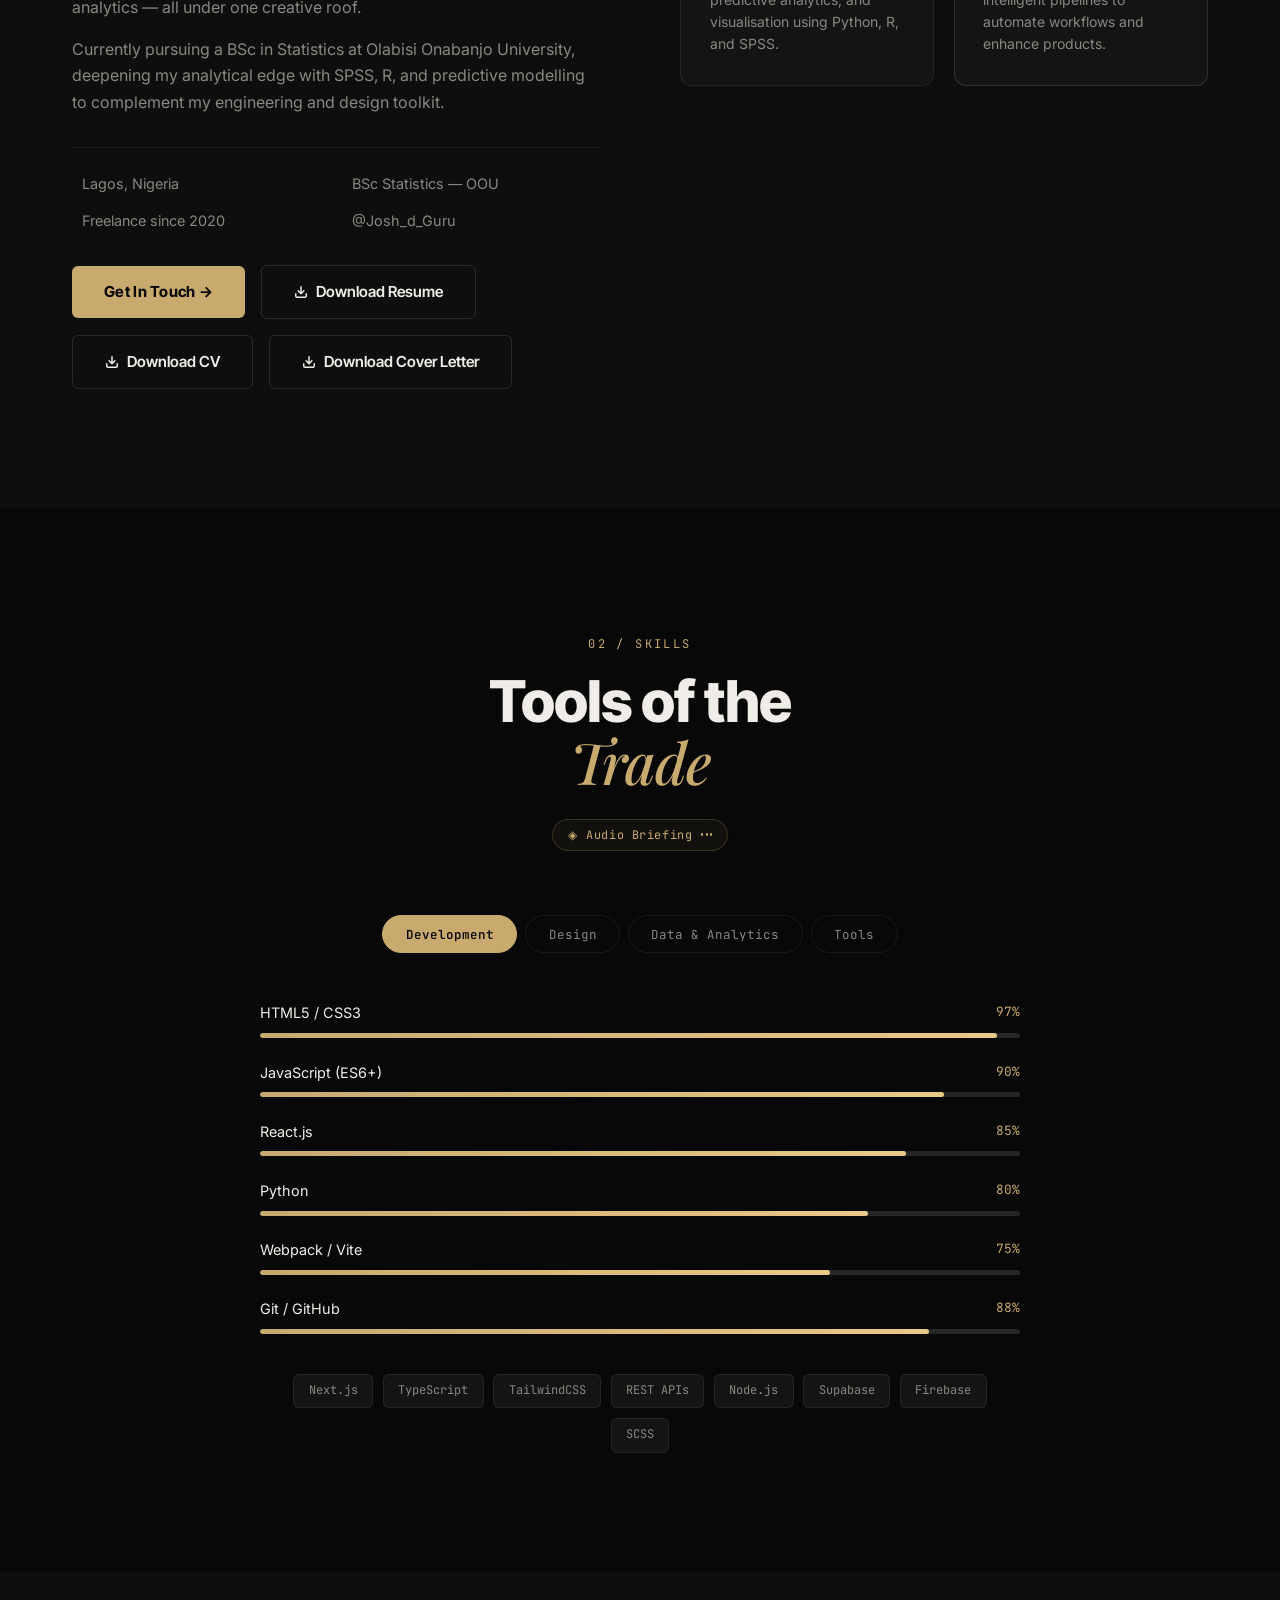
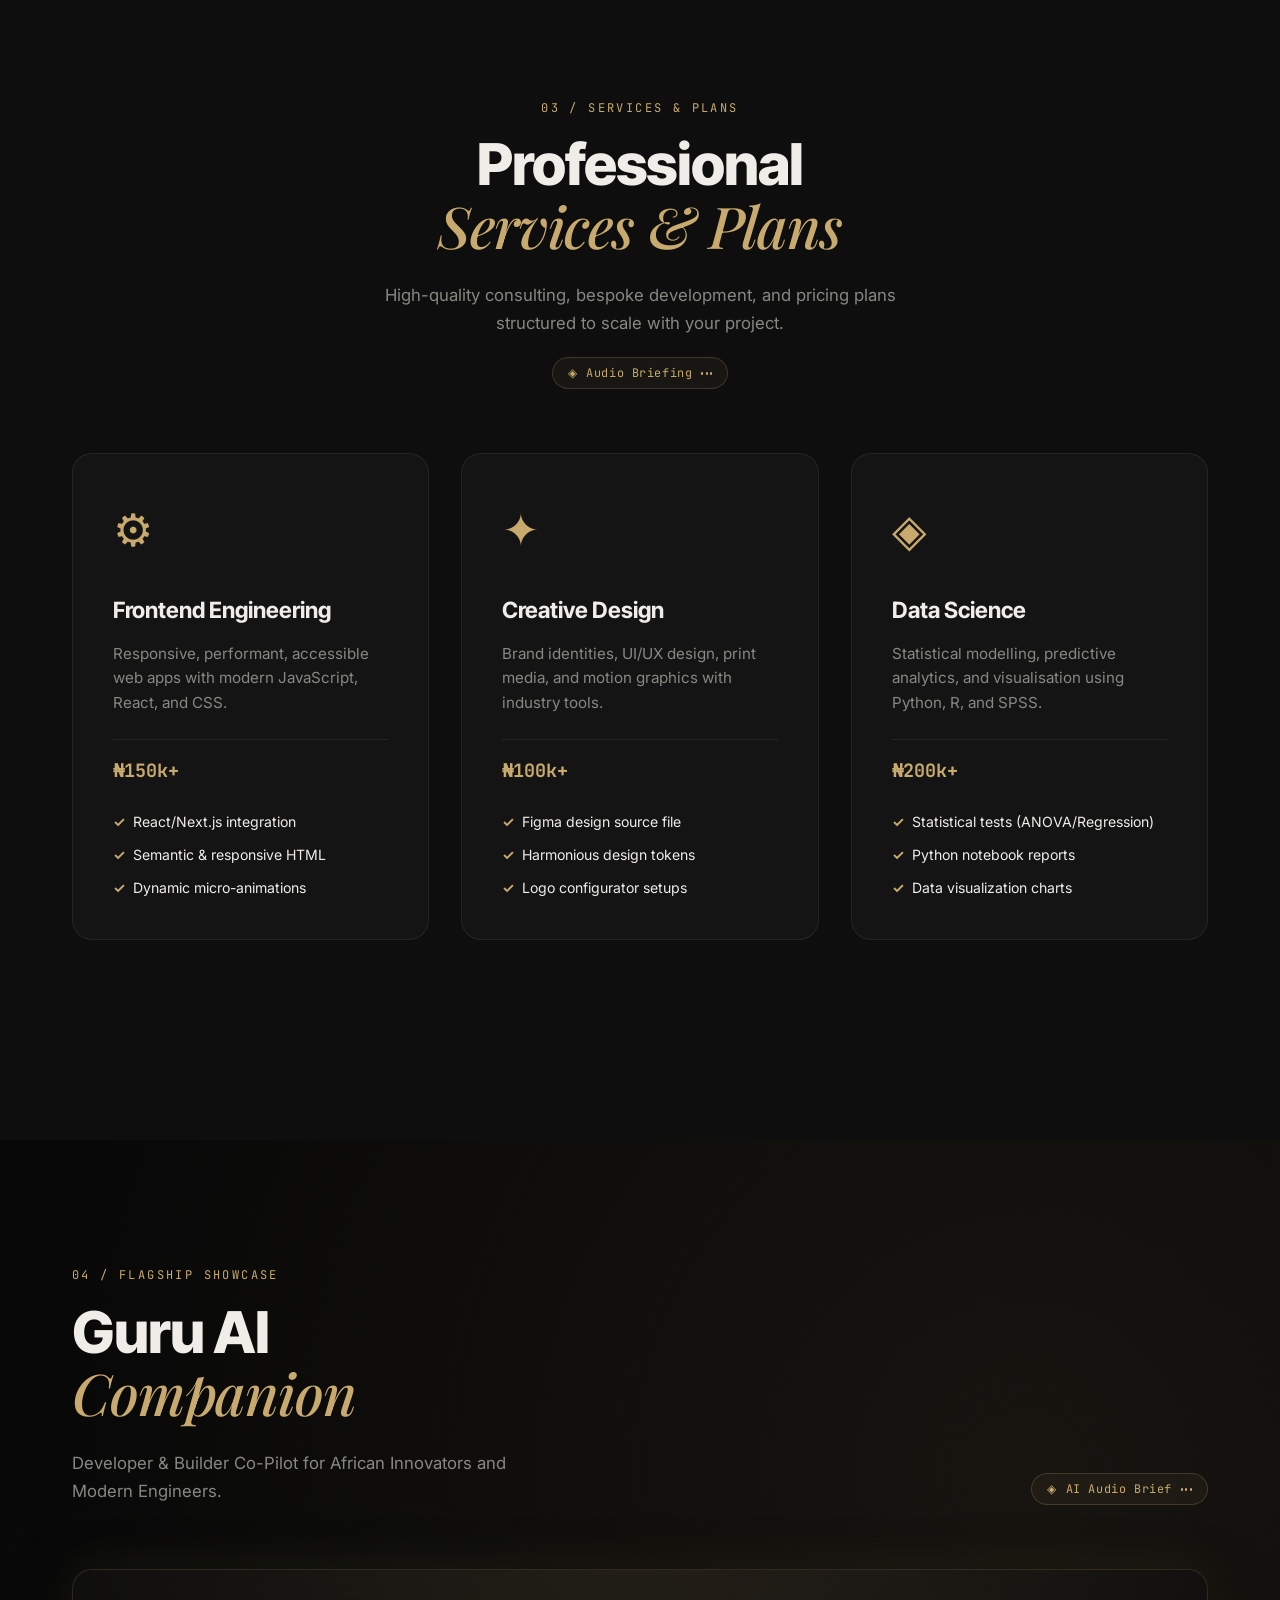
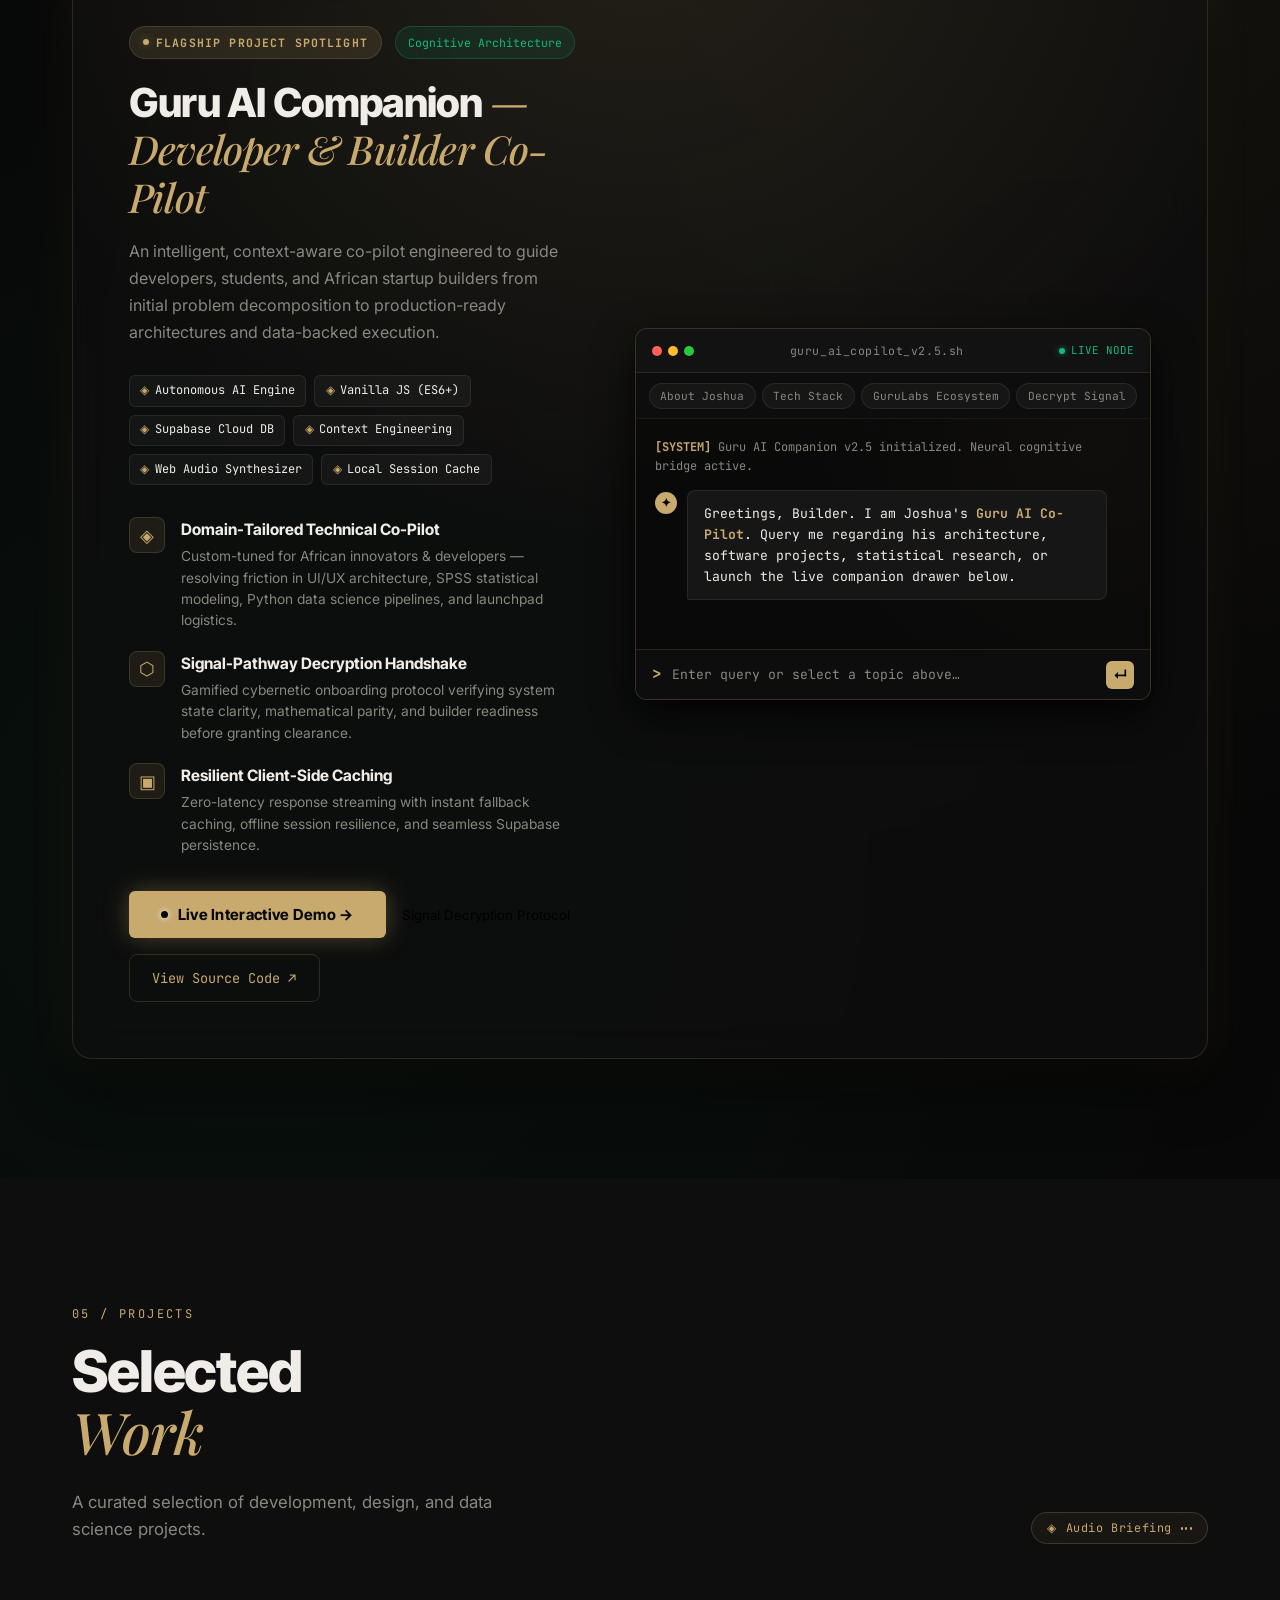
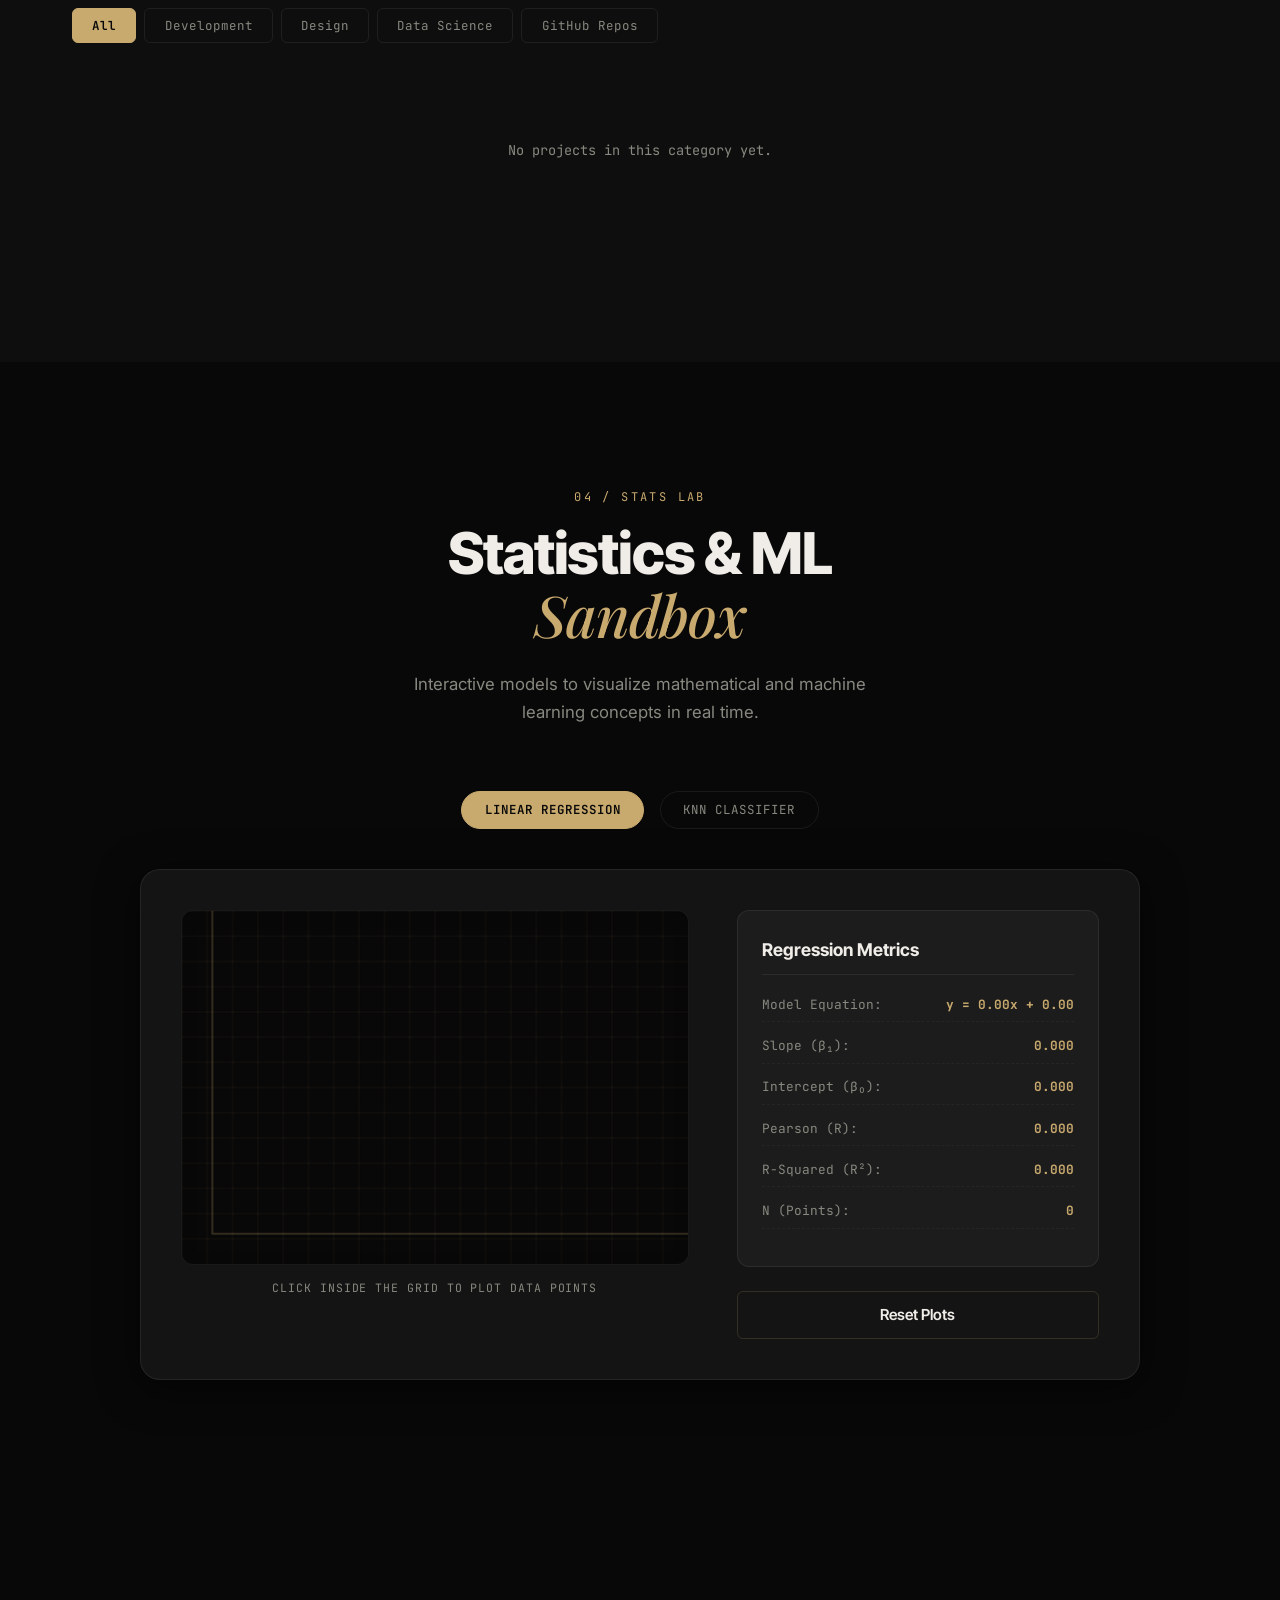
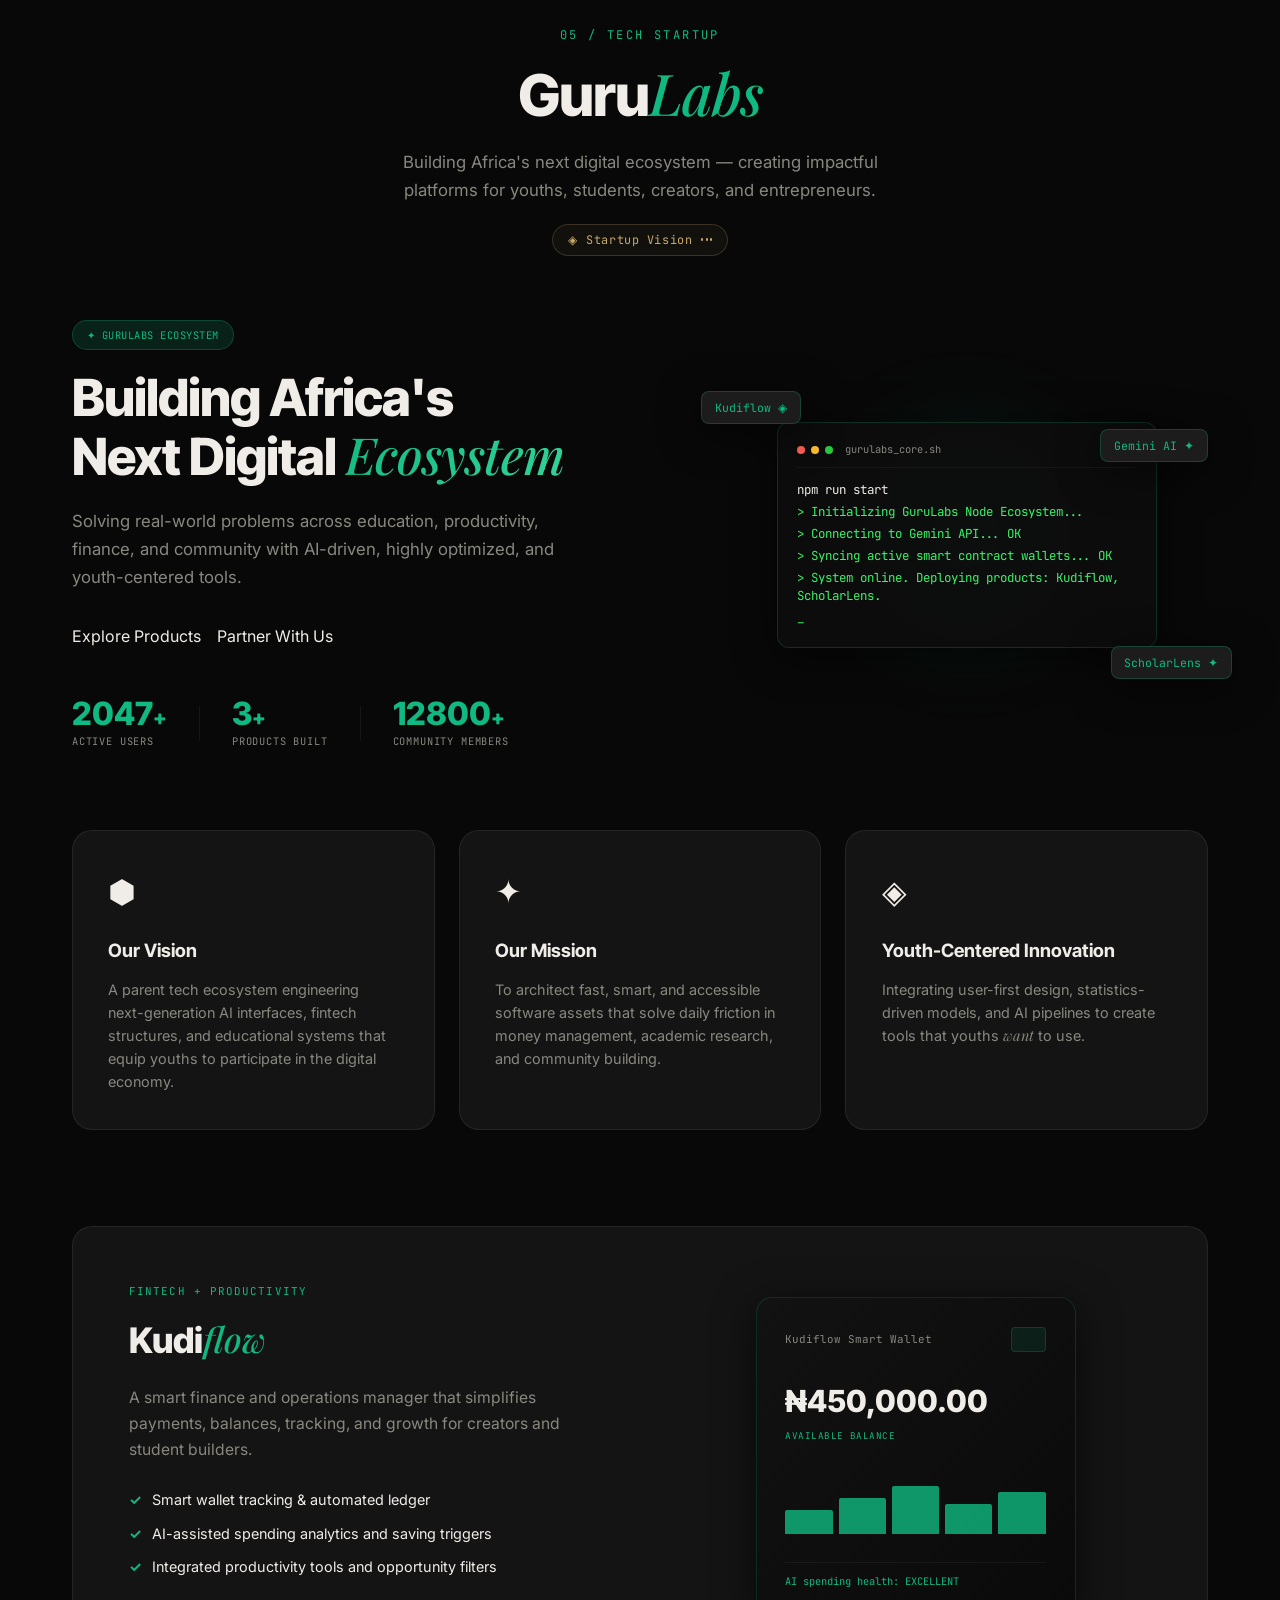
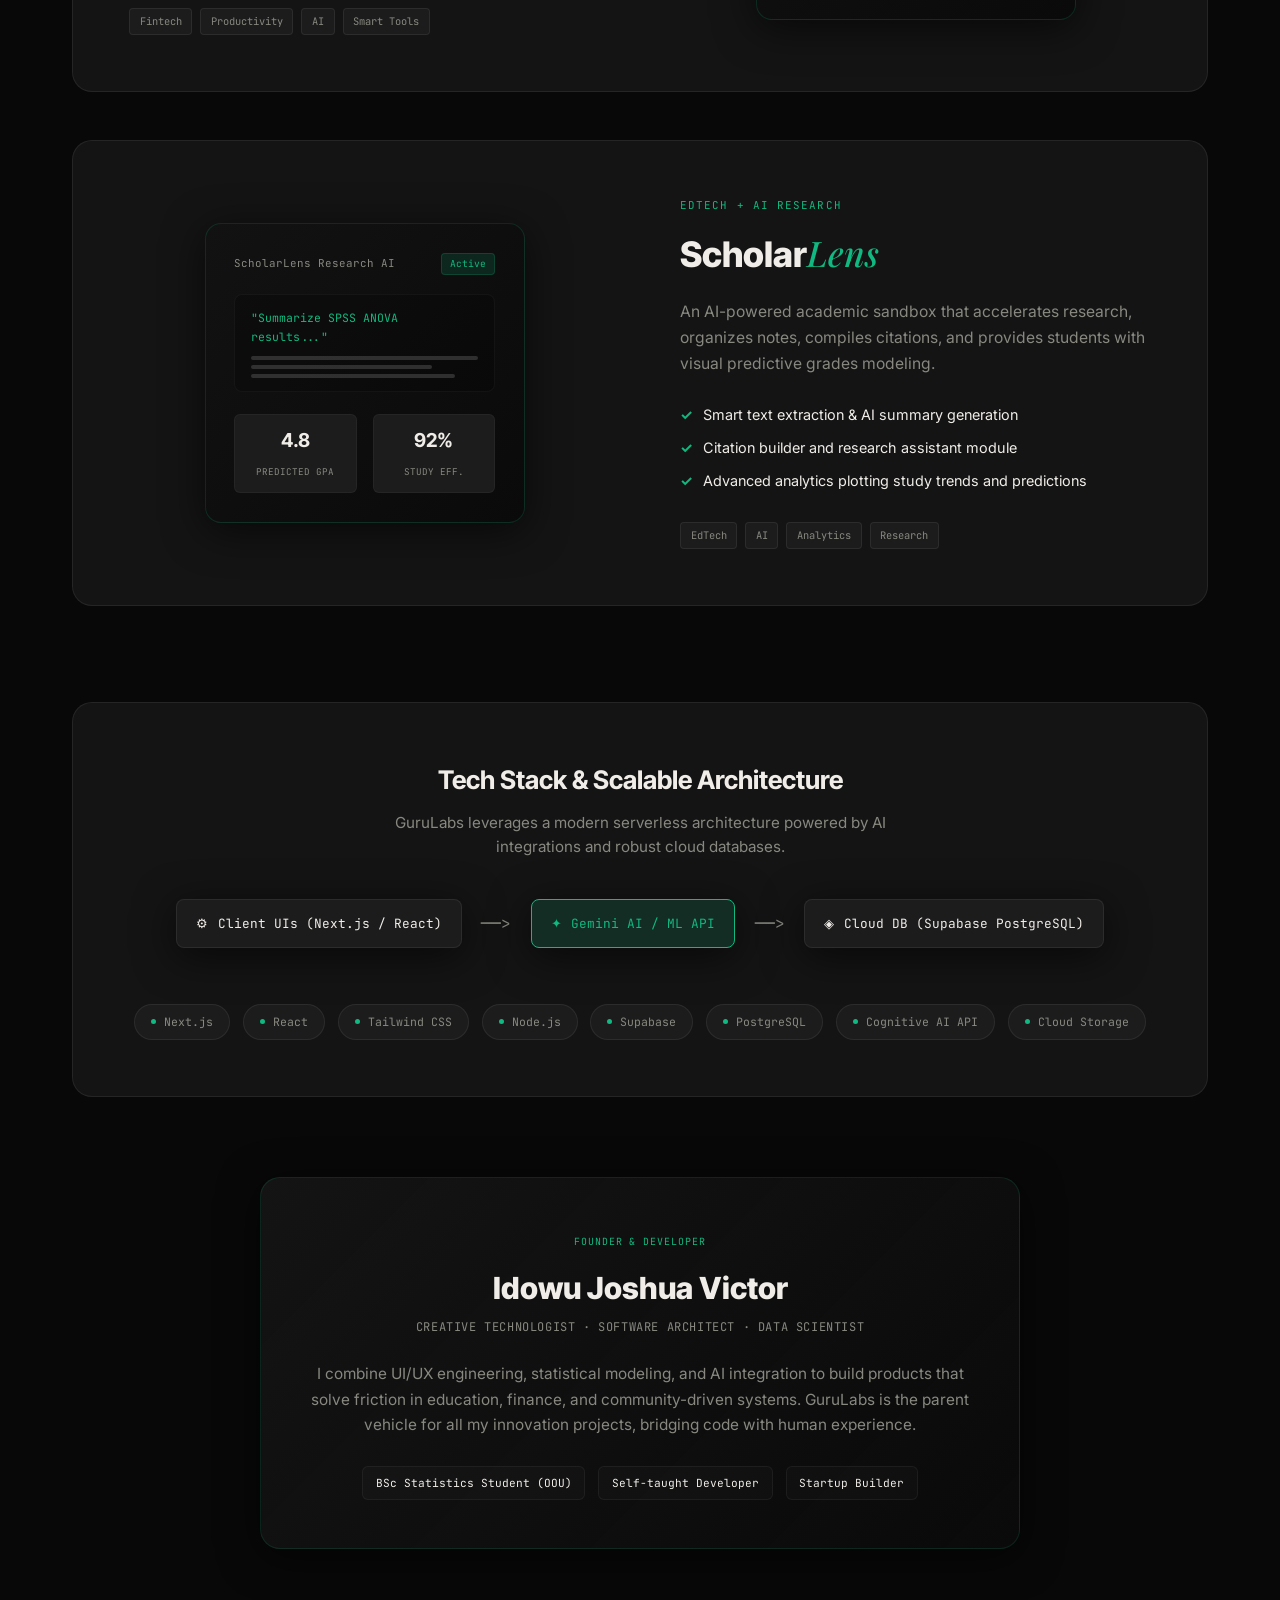
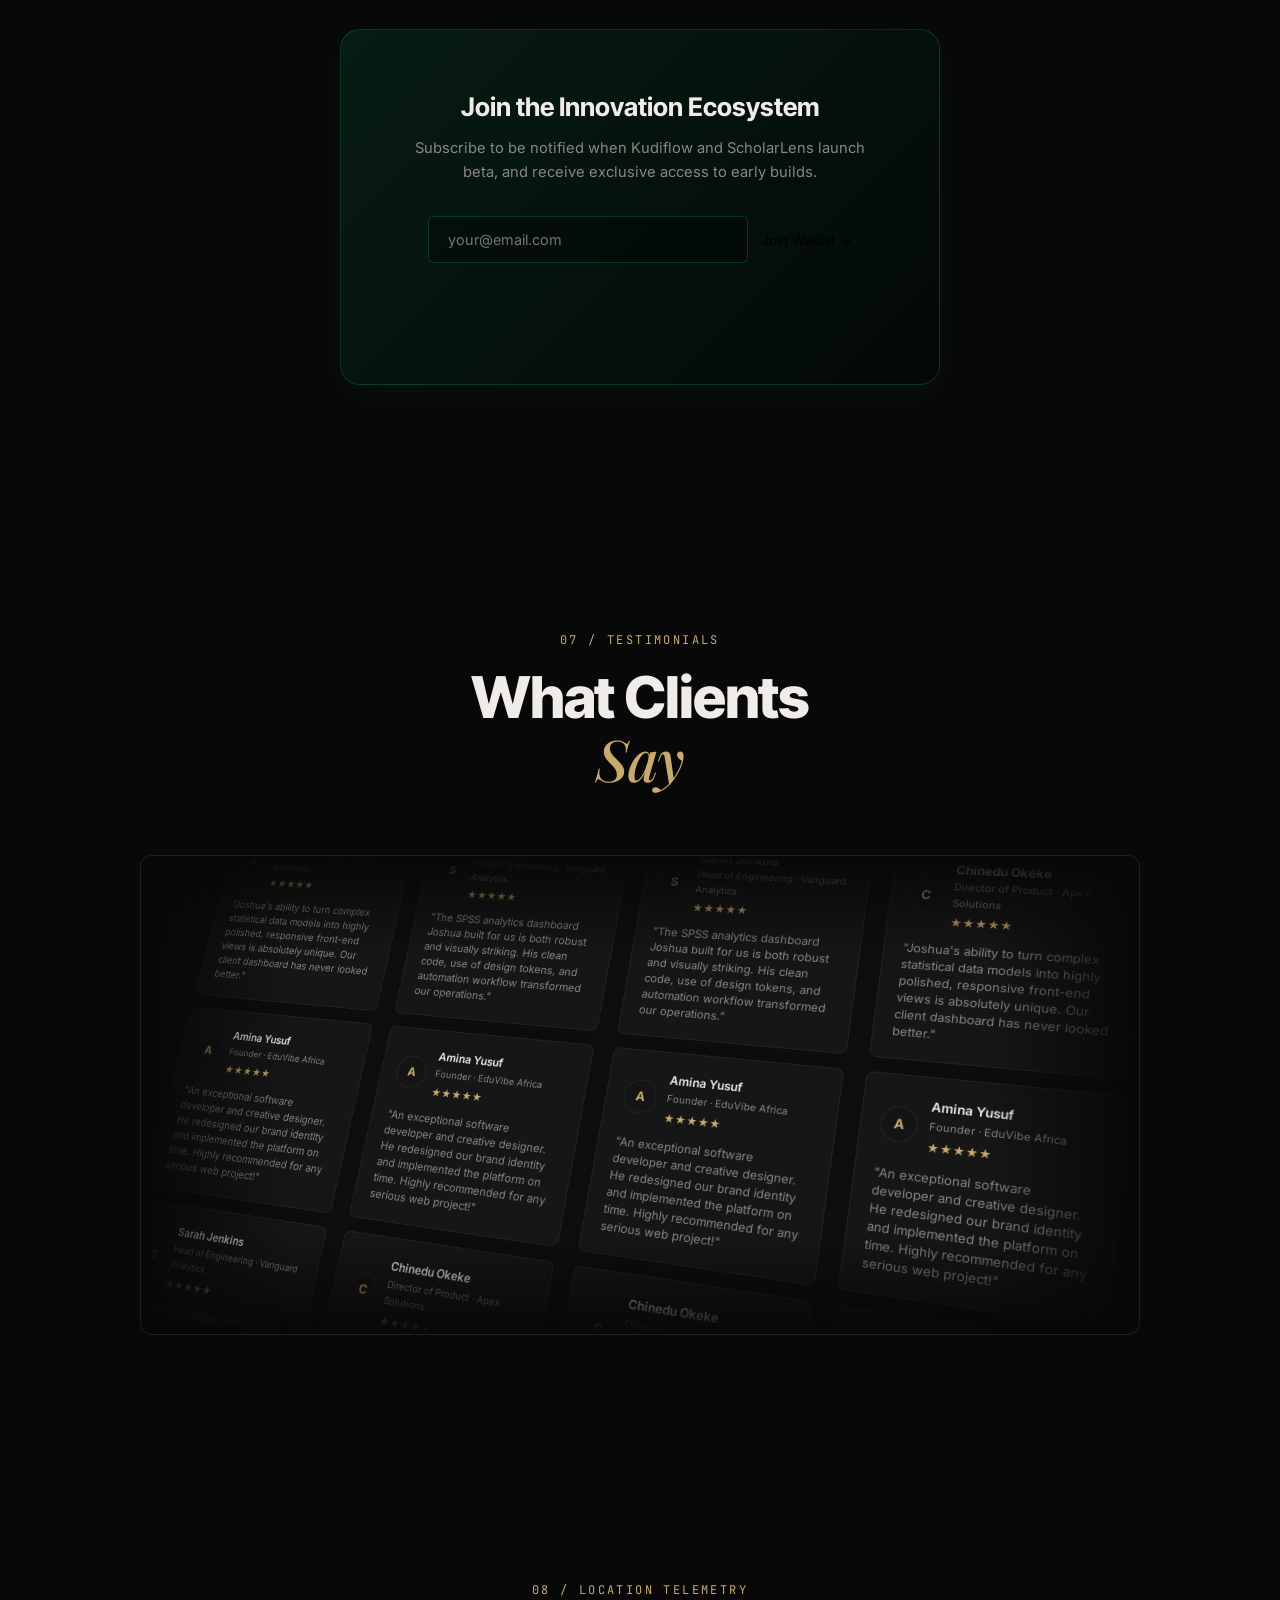
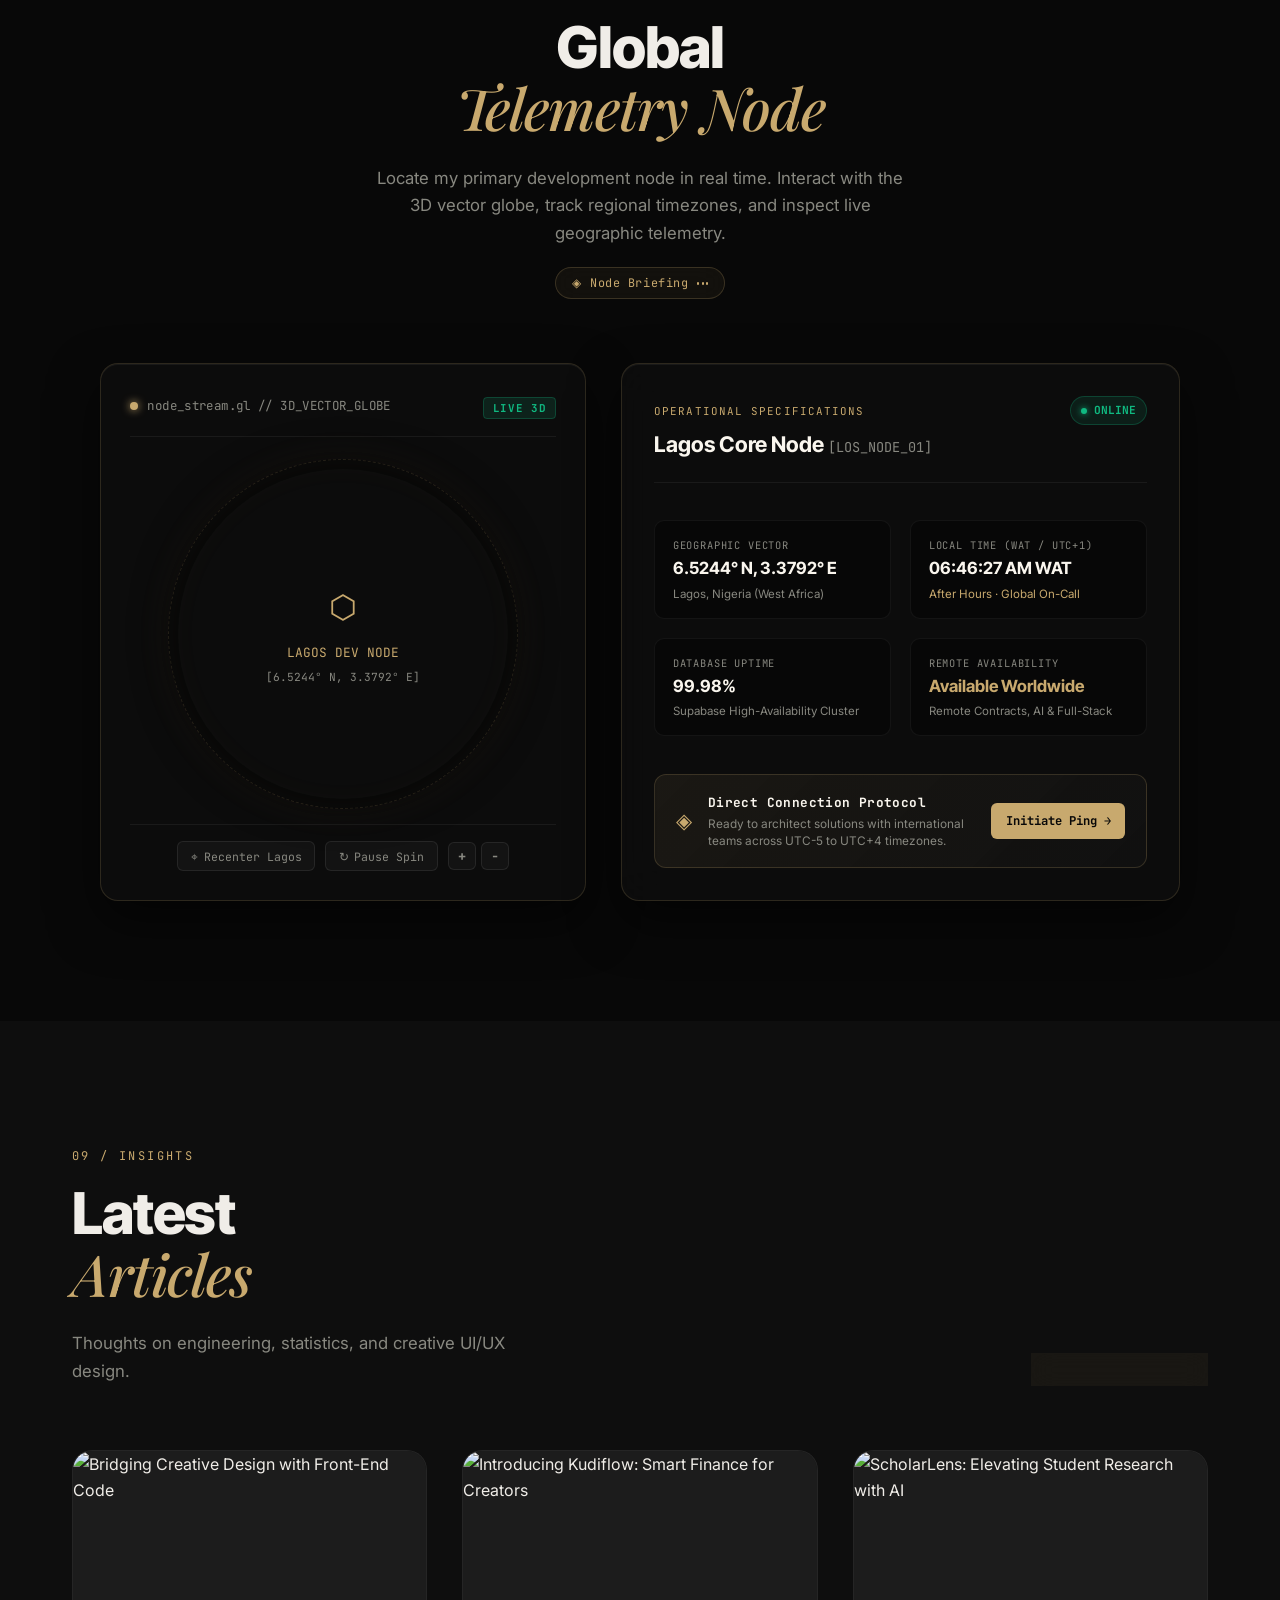
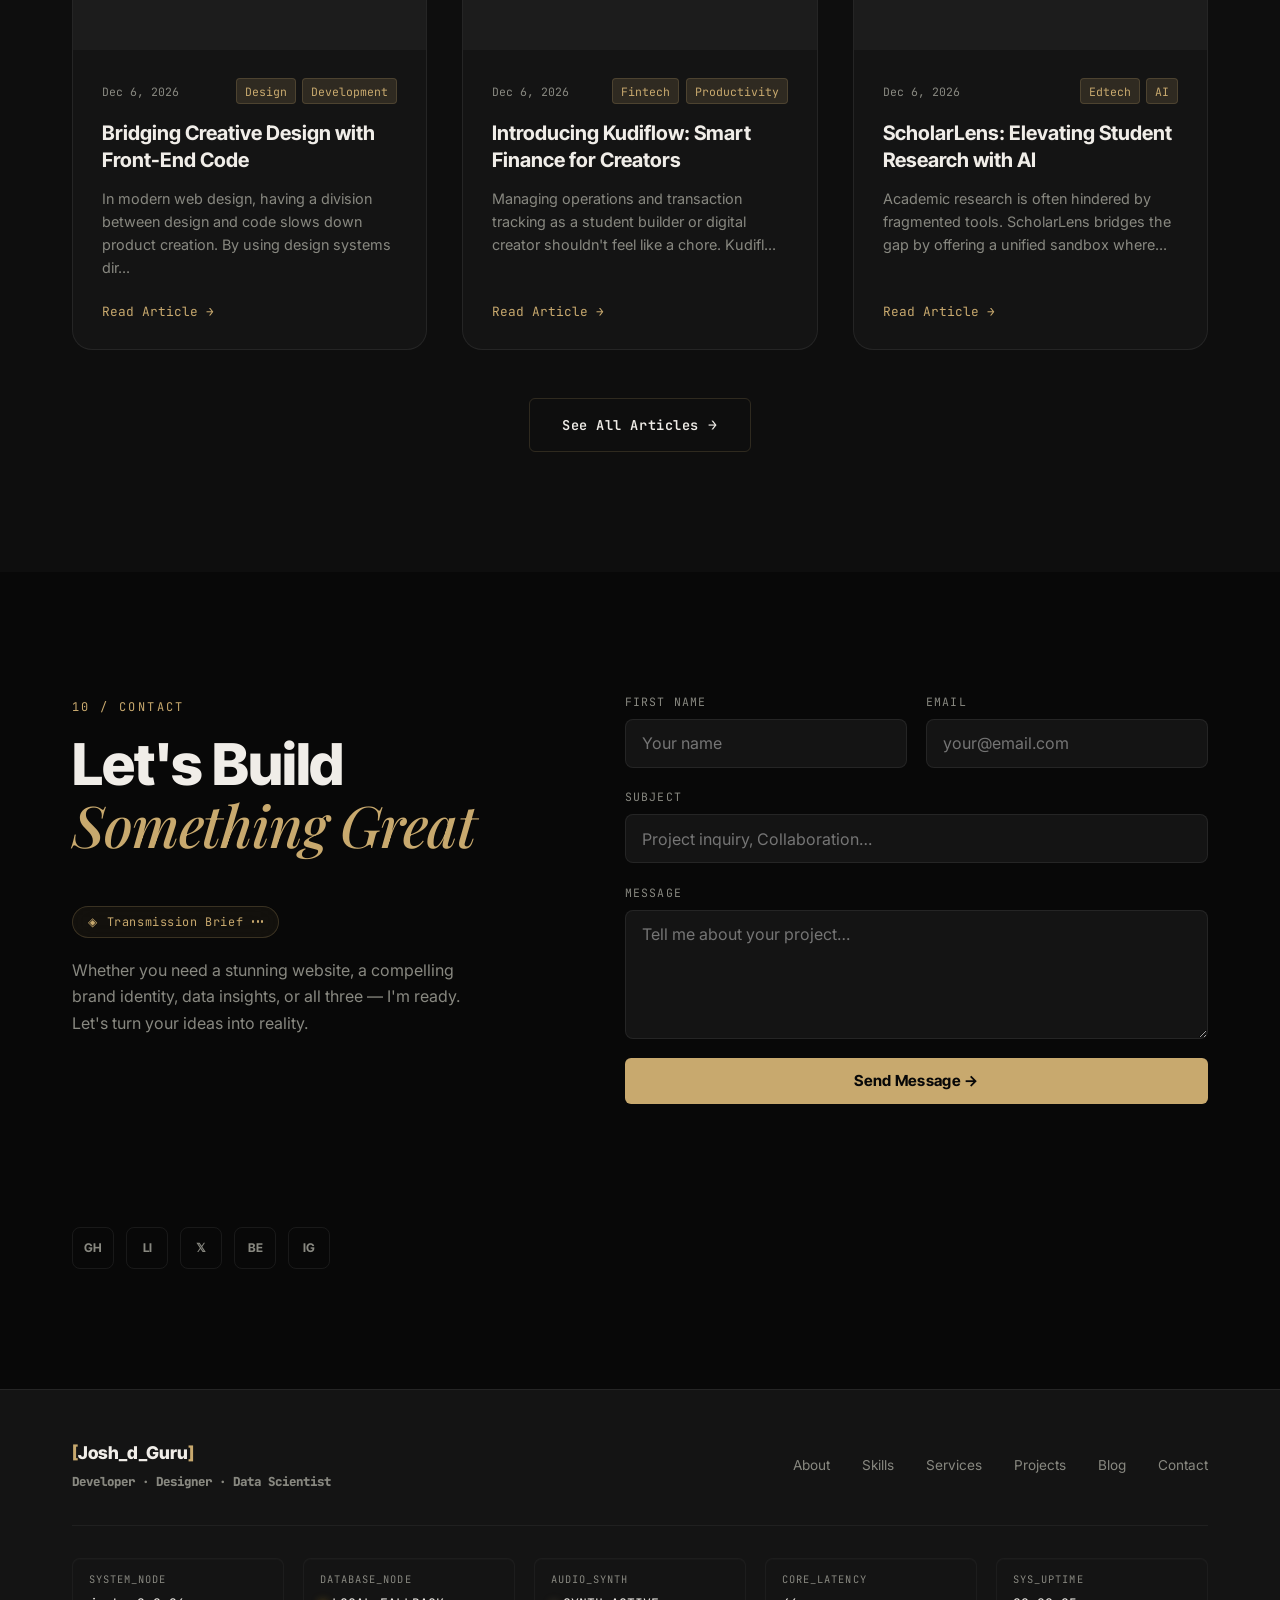
==== commit 28cfa749: "new features" ====
--- a/index.html
+++ b/index.html
@@ -55,13 +55,19 @@
         <a href="#about" class="nav-link">About</a>
         <a href="#skills" class="nav-link">Skills</a>
         <a href="#services" class="nav-link">Services</a>
+        <a href="#guru-ai" class="nav-link" style="color:var(--gold);">Guru AI</a>
         <a href="#projects" class="nav-link">Projects</a>
         <a href="#startup" class="nav-link">Startup</a>
         <a href="#blog" class="nav-link">Blog</a>
         <a href="#contact" class="nav-link">Contact</a>
       </div>
       <div class="nav-actions">
-        <button class="sound-toggle" id="soundToggle" aria-label="Toggle UI sounds">
+        <!-- Network Speed Telemetry Badge -->
+        <div class="net-speed-badge" id="netSpeedBadge" role="status" aria-live="polite" title="Network Connection Speed">
+          <span class="net-dot pulsing" id="netDot"></span>
+          <span class="net-speed-val" id="netSpeedVal">Checking...</span>
+        </div>
+        <button class="sound-toggle" id="soundToggle" aria-label="Toggle UI sounds" title="Toggle Synthesizer Sound Effects">
           <svg class="sound-icon" viewBox="0 0 24 24" width="20" height="20">
             <path fill="currentColor"
               d="M3 9v6h4l5 5V4L7 9H3zm13.5 3c0-1.77-1.02-3.29-2.5-4.03v8.05c1.48-.73 2.5-2.25 2.5-4.02zM14 3.23v2.06c2.89.86 5 3.54 5 6.71s-2.11 5.85-5 6.71v2.06c4.01-.91 7-4.49 7-8.77s-2.99-7.86-7-8.77z" />
@@ -74,6 +80,25 @@
     </div>
   </nav>
   <div class="mobile-menu-overlay" id="menuOverlay"></div>
+
+  <!-- ─── Slow Network Advisory Banner ─────────────────── -->
+  <div class="net-advisory-banner" id="netAdvisoryBanner" role="alert" aria-live="polite">
+    <div class="nab-inner">
+      <div class="nab-icon-wrap">
+        <span class="nab-icon">⚠</span>
+      </div>
+      <div class="nab-content">
+        <h4 class="nab-title">Slow Network Detected (<span id="nabSpeedReadout">Limited Bandwidth</span>)</h4>
+        <p class="nab-desc">
+          Your connection is currently running below optimal speed. For the best experience with 3D WebGL visuals, spatial audio synthesizers, and real-time AI Co-Pilot responses, we advise returning when you have a stronger connection.
+        </p>
+      </div>
+      <div class="nab-actions">
+        <button class="nab-btn-retest" id="nabRetestBtn" title="Retest connection speed">↻ Retest</button>
+        <button class="nab-btn-dismiss" id="nabDismissBtn">Dismiss</button>
+      </div>
+    </div>
+  </div>
 
   <!-- ─── Hero ────────────────────────────────────────── -->
   <section id="hero" class="hero">
@@ -102,7 +127,11 @@
         <div class="hero-actions reveal-up" style="--d:0.6s">
           <a href="#projects" class="btn-primary">View Work</a>
           <a href="#contact" class="btn-ghost">Let's Talk →</a>
-
+          <button class="section-voice-btn hero-voice-btn" data-tts="hero" aria-label="Listen to Audio Introduction" title="Listen to Voice Introduction">
+            <span class="svb-icon">◈</span>
+            <span class="svb-text">Audio Intro</span>
+            <span class="svb-wave"><span></span><span></span><span></span></span>
+          </button>
         </div>
         <div class="hero-stats reveal-up" style="--d:0.75s">
           <div class="stat">
@@ -148,8 +177,17 @@
   <section id="about" class="about section">
     <div class="container">
       <div class="section-header">
-        <span class="section-tag">01 / About</span>
-        <h2 class="section-title">The Person<br /><span class="gold">Behind the Screen</span></h2>
+        <div class="sh-title-row">
+          <div class="sh-left">
+            <span class="section-tag">01 / About</span>
+            <h2 class="section-title">The Person<br /><span class="gold">Behind the Screen</span></h2>
+          </div>
+          <button class="section-voice-btn" data-tts="about" aria-label="Listen to About Overview" title="Listen to Voice Narrative">
+            <span class="svb-icon">◈</span>
+            <span class="svb-text">Audio Briefing</span>
+            <span class="svb-wave"><span></span><span></span><span></span></span>
+          </button>
+        </div>
       </div>
       <div class="about-grid">
         <div class="about-text">
@@ -232,6 +270,13 @@
       <div class="section-header centered">
         <span class="section-tag">02 / Skills</span>
         <h2 class="section-title">Tools of the<br /><span class="gold">Trade</span></h2>
+        <div class="sh-voice-wrap">
+          <button class="section-voice-btn" data-tts="skills" aria-label="Listen to Skills Breakdown" title="Listen to Skills Breakdown">
+            <span class="svb-icon">◈</span>
+            <span class="svb-text">Audio Briefing</span>
+            <span class="svb-wave"><span></span><span></span><span></span></span>
+          </button>
+        </div>
       </div>
 
       <div class="skills-tabs">
@@ -416,6 +461,13 @@
         <span class="section-tag">03 / Services &amp; Plans</span>
         <h2 class="section-title">Professional<br /><span class="gold">Services &amp; Plans</span></h2>
         <p class="section-sub" style="margin: 0 auto; max-width: 520px;">High-quality consulting, bespoke development, and pricing plans structured to scale with your project.</p>
+        <div class="sh-voice-wrap">
+          <button class="section-voice-btn" data-tts="services" aria-label="Listen to Services Brief" title="Listen to Services Brief">
+            <span class="svb-icon">◈</span>
+            <span class="svb-text">Audio Briefing</span>
+            <span class="svb-wave"><span></span><span></span><span></span></span>
+          </button>
+        </div>
       </div>
       <div class="services-grid" id="servicesGrid">
         <!-- Dynamic services go here -->
@@ -424,15 +476,156 @@
         <!-- Dynamic pricing plans go here -->
       </div>
     </div>
+  </section>
+
+  <!-- ─── Flagship Showcase: Guru AI Companion ─────────── -->
+  <section id="guru-ai" class="guru-ai-flagship section">
+    <div class="container">
+      <div class="section-header">
+        <div class="sh-title-row">
+          <div class="sh-left">
+            <span class="section-tag">04 / Flagship Showcase</span>
+            <h2 class="section-title">Guru AI<br /><span class="gold">Companion</span></h2>
+            <p class="section-sub">Developer &amp; Builder Co-Pilot for African Innovators and Modern Engineers.</p>
+          </div>
+          <button class="section-voice-btn" data-tts="guru-ai" aria-label="Listen to Flagship Briefing" title="Listen to AI Architecture Briefing">
+            <span class="svb-icon">◈</span>
+            <span class="svb-text">AI Audio Brief</span>
+            <span class="svb-wave"><span></span><span></span><span></span></span>
+          </button>
+        </div>
+      </div>
+
+      <div class="guru-flagship-card">
+        <div class="gfc-glow-mesh"></div>
+        
+        <div class="gfc-grid">
+          <!-- Col 1: Metadata & Highlights -->
+          <div class="gfc-info">
+            <div class="gfc-badge-wrap">
+              <span class="gfc-badge"><span class="badge-dot"></span>FLAGSHIP PROJECT SPOTLIGHT</span>
+              <span class="gfc-model-tag">Cognitive Architecture</span>
+            </div>
+
+            <h3 class="gfc-title">Guru AI Companion <span class="gfc-role">— Developer &amp; Builder Co-Pilot</span></h3>
+            
+            <p class="gfc-lead">
+              An intelligent, context-aware co-pilot engineered to guide developers, students, and African startup builders from initial problem decomposition to production-ready architectures and data-backed execution.
+            </p>
+
+            <!-- Metadata Pills -->
+            <div class="gfc-meta-chips">
+              <span class="gfc-chip"><span class="chip-icon">◈</span> Autonomous AI Engine</span>
+              <span class="gfc-chip"><span class="chip-icon">◈</span> Vanilla JS (ES6+)</span>
+              <span class="gfc-chip"><span class="chip-icon">◈</span> Supabase Cloud DB</span>
+              <span class="gfc-chip"><span class="chip-icon">◈</span> Context Engineering</span>
+              <span class="gfc-chip"><span class="chip-icon">◈</span> Web Audio Synthesizer</span>
+              <span class="gfc-chip"><span class="chip-icon">◈</span> Local Session Cache</span>
+            </div>
+
+            <!-- Key Highlights Feature List -->
+            <div class="gfc-highlights-list">
+              <div class="gfc-hl-item">
+                <div class="gfc-hl-icon">◈</div>
+                <div class="gfc-hl-content">
+                  <h4>Domain-Tailored Technical Co-Pilot</h4>
+                  <p>Custom-tuned for African innovators &amp; developers — resolving friction in UI/UX architecture, SPSS statistical modeling, Python data science pipelines, and launchpad logistics.</p>
+                </div>
+              </div>
+
+              <div class="gfc-hl-item">
+                <div class="gfc-hl-icon">⬡</div>
+                <div class="gfc-hl-content">
+                  <h4>Signal-Pathway Decryption Handshake</h4>
+                  <p>Gamified cybernetic onboarding protocol verifying system state clarity, mathematical parity, and builder readiness before granting clearance.</p>
+                </div>
+              </div>
+
+              <div class="gfc-hl-item">
+                <div class="gfc-hl-icon">▣</div>
+                <div class="gfc-hl-content">
+                  <h4>Resilient Client-Side Caching</h4>
+                  <p>Zero-latency response streaming with instant fallback caching, offline session resilience, and seamless Supabase persistence.</p>
+                </div>
+              </div>
+            </div>
+
+            <!-- Action Buttons -->
+            <div class="gfc-actions">
+              <button class="btn-primary btn-guru-launch" id="btnLaunchGuruAi">
+                <span class="btn-glow-dot"></span> Live Interactive Demo →
+              </button>
+              <button class="btn-secondary" id="btnGuruSignalPuzzle">
+                Signal Decryption Protocol
+              </button>
+              <a href="https://github.com/JOSHMECH" target="_blank" rel="noopener" class="btn-ghost-gold">
+                View Source Code ↗
+              </a>
+            </div>
+          </div>
+
+          <!-- Col 2: Interactive Terminal Preview Simulator -->
+          <div class="gfc-preview">
+            <div class="guru-preview-terminal">
+              <div class="gpt-header">
+                <div class="gpt-dots">
+                  <span class="gpt-dot red"></span>
+                  <span class="gpt-dot yellow"></span>
+                  <span class="gpt-dot green"></span>
+                </div>
+                <span class="gpt-title">guru_ai_copilot_v2.5.sh</span>
+                <span class="gpt-status"><span class="gpt-live-dot"></span> LIVE NODE</span>
+              </div>
+
+              <!-- Quick Prompt Buttons -->
+              <div class="gpt-chips">
+                <button class="gpt-chip" data-prompt="Who is Joshua and what are his core specialties?">About Joshua</button>
+                <button class="gpt-chip" data-prompt="Analyze Joshua's frontend and data science tech stack.">Tech Stack</button>
+                <button class="gpt-chip" data-prompt="Explain GuruLabs Launchpad and its student ecosystem.">GuruLabs Ecosystem</button>
+                <button class="gpt-chip" data-prompt="INITIATE_SIGNAL_HANDSHAKE">Decrypt Signal</button>
+              </div>
+
+              <!-- Terminal Stream Window -->
+              <div class="gpt-body" id="guruTerminalBody">
+                <div class="gpt-msg-sys">
+                  <span class="gpt-tag">[SYSTEM]</span> Guru AI Companion v2.5 initialized. Neural cognitive bridge active.
+                </div>
+                <div class="gpt-msg-assistant">
+                  <span class="gpt-avatar">✦</span>
+                  <div class="gpt-text">
+                    Greetings, Builder. I am Joshua's <strong>Guru AI Co-Pilot</strong>. Query me regarding his architecture, software projects, statistical research, or launch the live companion drawer below.
+                  </div>
+                </div>
+              </div>
+
+              <!-- Interactive Terminal Input -->
+              <form class="gpt-input-row" id="guruTerminalForm">
+                <span class="gpt-prompt-symbol">&gt;</span>
+                <input type="text" id="guruTerminalInput" placeholder="Enter query or select a topic above…" autocomplete="off" spellcheck="false" />
+                <button type="submit" class="gpt-send-btn" aria-label="Send Query">↵</button>
+              </form>
+            </div>
+          </div>
+        </div>
+      </div>
   </section>
 
   <!-- ─── Projects ────────────────────────────────────── -->
   <section id="projects" class="projects section">
     <div class="container">
       <div class="section-header">
-        <span class="section-tag">04 / Projects</span>
-        <h2 class="section-title">Selected<br /><span class="gold">Work</span></h2>
-        <p class="section-sub">A curated selection of development, design, and data science projects.</p>
+        <div class="sh-title-row">
+          <div class="sh-left">
+            <span class="section-tag">05 / Projects</span>
+            <h2 class="section-title">Selected<br /><span class="gold">Work</span></h2>
+            <p class="section-sub">A curated selection of development, design, and data science projects.</p>
+          </div>
+          <button class="section-voice-btn" data-tts="projects" aria-label="Listen to Projects Briefing" title="Listen to Projects Overview">
+            <span class="svb-icon">◈</span>
+            <span class="svb-text">Audio Briefing</span>
+            <span class="svb-wave"><span></span><span></span><span></span></span>
+          </button>
+        </div>
       </div>
       <div class="projects-filter">
         <button class="filter-btn active" data-filter="all">All</button>
@@ -556,11 +749,16 @@
   <section id="startup" class="startup section">
     <div class="container">
       <div class="section-header centered">
-        <span class="section-tag" style="color: #10B981; border-color: rgba(16, 185, 129, 0.2);">05 / Tech
-          Startup</span>
+        <span class="section-tag" style="color: #10B981; border-color: rgba(16, 185, 129, 0.2);">05 / Tech Startup</span>
         <h2 class="section-title">Guru<span class="emerald">Labs</span></h2>
-        <p class="section-sub" style="margin: 0 auto; color: var(--text-muted);">Building Africa's next digital
-          ecosystem — creating impactful platforms for youths, students, creators, and entrepreneurs.</p>
+        <p class="section-sub" style="margin: 0 auto; color: var(--text-muted);">Building Africa's next digital ecosystem — creating impactful platforms for youths, students, creators, and entrepreneurs.</p>
+        <div class="sh-voice-wrap">
+          <button class="section-voice-btn" data-tts="startup" aria-label="Listen to Startup Ecosystem Vision" title="Listen to Startup Ecosystem Vision">
+            <span class="svb-icon">◈</span>
+            <span class="svb-text">Startup Vision</span>
+            <span class="svb-wave"><span></span><span></span><span></span></span>
+          </button>
+        </div>
       </div>
 
       <!-- ── Startup Hero ── -->
@@ -748,7 +946,7 @@
           <div class="eco-arrow">──></div>
           <div class="eco-node">
             <span class="en-icon">◈</span>
-            <span class="en-lbl">Cloud DB (Supabase / Firebase)</span>
+            <span class="en-lbl">Cloud DB (Supabase PostgreSQL)</span>
           </div>
         </div>
 
@@ -758,10 +956,10 @@
           <div class="etg-badge"><span class="etg-dot"></span>React</div>
           <div class="etg-badge"><span class="etg-dot"></span>Tailwind CSS</div>
           <div class="etg-badge"><span class="etg-dot"></span>Node.js</div>
-          <div class="etg-badge"><span class="etg-dot"></span>Firebase</div>
           <div class="etg-badge"><span class="etg-dot"></span>Supabase</div>
-          <div class="etg-badge"><span class="etg-dot"></span>Gemini API</div>
-          <div class="etg-badge"><span class="etg-dot"></span>Cloud Firestore</div>
+          <div class="etg-badge"><span class="etg-dot"></span>PostgreSQL</div>
+          <div class="etg-badge"><span class="etg-dot"></span>Cognitive AI API</div>
+          <div class="etg-badge"><span class="etg-dot"></span>Cloud Storage</div>
         </div>
       </div>
 
@@ -824,21 +1022,91 @@
       <div class="section-header centered">
         <span class="section-tag">08 / Location Telemetry</span>
         <h2 class="section-title">Global<br /><span class="gold">Telemetry Node</span></h2>
-        <p class="section-sub" style="margin: 0 auto; max-width: 520px;">Locate my development node in real time. Spin,
-          swipe, or drag the holographic coordinates grid to scan geographic vectors.</p>
-      </div>
-
-      <div class="location-content">
-        <div class="globe-card">
+        <p class="section-sub" style="margin: 0 auto; max-width: 540px;">Locate my primary development node in real time. Interact with the 3D vector globe, track regional timezones, and inspect live geographic telemetry.</p>
+        <div class="sh-voice-wrap">
+          <button class="section-voice-btn" data-tts="location" aria-label="Listen to Location Telemetry" title="Listen to Location Telemetry">
+            <span class="svb-icon">◈</span>
+            <span class="svb-text">Node Briefing</span>
+            <span class="svb-wave"><span></span><span></span><span></span></span>
+          </button>
+        </div>
+      </div>
+
+      <div class="location-command-grid">
+        <!-- Globe Visualizer Column -->
+        <div class="globe-visualizer-card">
           <div class="globe-card-header">
-            <span class="gch-dot"></span>
-            <span class="gch-title">telemetry_daemon.log</span>
-            <span class="gch-badge">LIVE</span>
-          </div>
+            <div class="gch-left">
+              <span class="gch-dot"></span>
+              <span class="gch-title">node_stream.gl // 3D_VECTOR_GLOBE</span>
+            </div>
+            <div class="gch-right">
+              <span class="gch-badge">LIVE 3D</span>
+            </div>
+          </div>
+
           <div class="globe-canvas-wrap">
+            <div class="globe-atmosphere-ring"></div>
+            <div class="globe-radar-sweep"></div>
             <div id="locationGlobe"></div>
           </div>
-          <div id="globeTooltip" class="globe-tooltip">Lagos, Nigeria</div>
+
+          <!-- Quick Interactive Controls -->
+          <div class="globe-controls-bar">
+            <button class="gcb-btn" id="globeFlyLagosBtn" title="Recenter to Lagos Hub">
+              <span>⌖</span> Recenter Lagos
+            </button>
+            <button class="gcb-btn" id="globeToggleRotateBtn" title="Toggle Auto-Rotation">
+              <span id="globeRotateIcon">↻</span> <span id="globeRotateLabel">Pause Spin</span>
+            </button>
+            <div class="gcb-zoom-group">
+              <button class="gcb-btn gcb-icon-only" id="globeZoomInBtn" title="Zoom In" aria-label="Zoom In">+</button>
+              <button class="gcb-btn gcb-icon-only" id="globeZoomOutBtn" title="Zoom Out" aria-label="Zoom Out">−</button>
+            </div>
+          </div>
+        </div>
+
+        <!-- Telemetry & Node Specs Column -->
+        <div class="globe-telemetry-card">
+          <div class="gtc-header">
+            <div class="gtc-title-wrap">
+              <span class="gtc-tag">OPERATIONAL SPECIFICATIONS</span>
+              <h3 class="gtc-node-name">Lagos Core Node <span class="gtc-id">[LOS_NODE_01]</span></h3>
+            </div>
+            <span class="gtc-status-pill"><span class="gtc-dot"></span> ONLINE</span>
+          </div>
+
+          <div class="gtc-metrics-grid">
+            <div class="gtc-metric-box">
+              <span class="gmb-label">GEOGRAPHIC VECTOR</span>
+              <span class="gmb-value">6.5244° N, 3.3792° E</span>
+              <span class="gmb-sub">Lagos, Nigeria (West Africa)</span>
+            </div>
+            <div class="gtc-metric-box">
+              <span class="gmb-label">LOCAL TIME (WAT / UTC+1)</span>
+              <span class="gmb-value" id="nodeLocalTime">--:--:-- WAT</span>
+              <span class="gmb-sub" id="nodeTimezoneStatus">Active Core Hours</span>
+            </div>
+            <div class="gtc-metric-box">
+              <span class="gmb-label">DATABASE UPTIME</span>
+              <span class="gmb-value">99.98%</span>
+              <span class="gmb-sub">Supabase High-Availability Cluster</span>
+            </div>
+            <div class="gtc-metric-box">
+              <span class="gmb-label">REMOTE AVAILABILITY</span>
+              <span class="gmb-value" style="color:var(--gold);">Available Worldwide</span>
+              <span class="gmb-sub">Remote Contracts, AI & Full-Stack</span>
+            </div>
+          </div>
+
+          <div class="gtc-routing-banner">
+            <div class="grb-icon">◈</div>
+            <div class="grb-info">
+              <div class="grb-title">Direct Connection Protocol</div>
+              <div class="grb-desc">Ready to architect solutions with international teams across UTC-5 to UTC+4 timezones.</div>
+            </div>
+            <a href="#contact" class="grb-cta-btn">Initiate Ping →</a>
+          </div>
         </div>
       </div>
     </div>
@@ -848,9 +1116,18 @@
   <section id="blog" class="blog section">
     <div class="container">
       <div class="section-header">
-        <span class="section-tag">09 / Insights</span>
-        <h2 class="section-title">Latest<br /><span class="gold">Articles</span></h2>
-        <p class="section-sub">Thoughts on engineering, statistics, and creative UI/UX design.</p>
+        <div class="sh-title-row">
+          <div class="sh-left">
+            <span class="section-tag">09 / Insights</span>
+            <h2 class="section-title">Latest<br /><span class="gold">Articles</span></h2>
+            <p class="section-sub">Thoughts on engineering, statistics, and creative UI/UX design.</p>
+          </div>
+          <button class="section-voice-btn" data-tts="blog" aria-label="Listen to Insights Summary" title="Listen to Insights Summary">
+            <span class="svb-icon">◈</span>
+            <span class="svb-text">Audio Briefing</span>
+            <span class="svb-wave"><span></span><span></span><span></span></span>
+          </button>
+        </div>
       </div>
       <div class="blog-grid" id="blogGrid">
         <!-- Dynamic blog cards go here -->
@@ -887,8 +1164,17 @@
     <div class="container">
       <div class="contact-inner">
         <div class="contact-left">
-          <span class="section-tag">10 / Contact</span>
-          <h2 class="section-title">Let's Build<br /><span class="gold">Something Great</span></h2>
+          <div class="sh-title-row" style="margin-bottom:1.2rem;">
+            <div>
+              <span class="section-tag">10 / Contact</span>
+              <h2 class="section-title">Let's Build<br /><span class="gold">Something Great</span></h2>
+            </div>
+            <button class="section-voice-btn" data-tts="contact" aria-label="Listen to Transmission Protocol" title="Listen to Transmission Protocol">
+              <span class="svb-icon">◈</span>
+              <span class="svb-text">Transmission Brief</span>
+              <span class="svb-wave"><span></span><span></span><span></span></span>
+            </button>
+          </div>
           <p>Whether you need a stunning website, a compelling brand identity,
             data insights, or all three — I'm ready. Let's turn your ideas into reality.</p>
           <div class="contact-links">
@@ -1012,9 +1298,95 @@
   </div>
 
   <!-- ─── Floating CLI Button ─────────────────────────── -->
-  <button class="cli-toggle-btn" id="cliToggleBtn" aria-label="Toggle command line interface">
+  <button class="cli-toggle-btn" id="cliToggleBtn" aria-label="Toggle command line interface" title="Open CLI Console">
     <span class="cli-btn-icon">&gt;_</span>
   </button>
+
+  <!-- ─── Global Floating AI Companion Widget ───────────── -->
+  <div class="guru-ai-widget" id="guruAiWidget" role="button" aria-label="Open Guru AI Companion Co-Pilot" title="Talk with Guru AI Companion">
+    <div class="gaw-radar-ring"></div>
+    <div class="gaw-radar-ring outer"></div>
+    <div class="gaw-content">
+      <div class="gaw-avatar">
+        <span class="gaw-sparkle">✦</span>
+      </div>
+      <div class="gaw-text">
+        <span class="gaw-name">GURU AI</span>
+        <span class="gaw-status"><span class="gaw-dot"></span> CO-PILOT</span>
+      </div>
+    </div>
+  </div>
+
+  <!-- ─── Global Slide-out Guru AI Companion Drawer ─────── -->
+  <div class="guru-drawer-overlay" id="guruDrawerOverlay" aria-hidden="true"></div>
+  <aside class="guru-ai-drawer" id="guruAiDrawer" role="dialog" aria-modal="true" aria-label="Guru AI Companion Co-Pilot">
+    <div class="gad-header">
+      <div class="gad-header-left">
+        <div class="gad-avatar-wrap">
+          <span class="gad-avatar-icon">✦</span>
+          <span class="gad-avatar-status"></span>
+        </div>
+        <div class="gad-header-info">
+          <h3 class="gad-title">Guru AI Companion</h3>
+          <p class="gad-meta">
+            <span class="gad-model">Autonomous Co-Pilot</span> · 
+            <span class="gad-latency" id="gadLatency">18ms latency</span>
+          </p>
+        </div>
+      </div>
+      <div class="gad-header-actions">
+        <button class="gad-voice-pill-btn active" id="gadVoiceToggle" aria-label="Toggle AI Voice Speech" title="Toggle AI Voice Auto-Readout: ON">
+          <span class="gvp-dot"></span>
+          <span class="gvp-text">Voice: ON</span>
+        </button>
+        <button class="gad-icon-btn" id="gadSoundToggle" aria-label="Toggle Audio" title="Toggle Synthesizer Feedback">
+          <span id="gadSoundIcon">
+            <svg width="14" height="14" viewBox="0 0 24 24" fill="currentColor"><path d="M3 9v6h4l5 5V4L7 9H3zm13.5 3c0-1.77-1.02-3.29-2.5-4.03v8.05c1.48-.73 2.5-2.25 2.5-4.02z"/></svg>
+          </span>
+        </button>
+        <button class="gad-icon-btn" id="gadClearBtn" aria-label="Clear Chat" title="Reset Session">
+          <span>↻</span>
+        </button>
+        <button class="gad-close-btn" id="gadCloseBtn" aria-label="Close Drawer">✕</button>
+      </div>
+    </div>
+
+    <!-- Quick Chips Bar in Drawer -->
+    <div class="gad-chips-bar">
+      <button class="gad-chip" data-chat="Who is Joshua and what does he build?">About Joshua</button>
+      <button class="gad-chip" data-chat="What is Kudiflow and ScholarLens?">Startup Ecosystem</button>
+      <button class="gad-chip" data-chat="Show me his frontend and SPSS statistics stack.">Technical Stack</button>
+      <button class="gad-chip" data-chat="INITIATE_SIGNAL_HANDSHAKE">Signal Decryption</button>
+    </div>
+
+    <!-- Chat Messages Stream -->
+    <div class="gad-messages" id="gadMessages">
+      <div class="gad-bubble assistant">
+        <div class="gad-bubble-avatar">✦</div>
+        <div class="gad-bubble-body">
+          <p><strong>Welcome to Guru AI Companion</strong> — Developer &amp; builder co-pilot.</p>
+          <p>I can brief you on Joshua's technical background, explain his startup ecosystem (<em>Kudiflow &amp; ScholarLens</em>), provide architectural guidance, or run the signal pathway handshake.</p>
+          <div class="gad-suggest-box">
+            <span class="gsb-label">Suggested query:</span>
+            <button class="gsb-btn" data-chat="Brief me on Joshua's full engineering profile.">"Brief me on Joshua's full engineering profile." →</button>
+          </div>
+        </div>
+      </div>
+    </div>
+
+    <!-- Input Row -->
+    <form class="gad-input-area" id="gadForm">
+      <div class="gad-input-wrap">
+        <textarea id="gadInput" placeholder="Enter your query..." rows="1" autocomplete="off" spellcheck="false"></textarea>
+        <button type="submit" class="gad-send-btn" id="gadSendBtn" aria-label="Send message">
+          <span>→</span>
+        </button>
+      </div>
+      <div class="gad-footer-note">
+        <span>Guru AI Cognitive Engine · Supabase Architecture</span>
+      </div>
+    </form>
+  </aside>
 
   <!-- ─── Custom Alert Modal ──────────────────────────── -->
   <div class="sys-modal-overlay" id="sysModal" role="dialog" aria-modal="true" aria-labelledby="sysModalTitle">
@@ -1036,6 +1408,23 @@
     </div>
   </div>
 
+  <!-- ─── Floating Neural Audio Wave Controller ─────────── -->
+  <div class="voice-wave-pill" id="voiceWavePill" role="status" aria-live="polite">
+    <div class="vwp-left">
+      <div class="vwp-eq">
+        <span></span><span></span><span></span><span></span><span></span>
+      </div>
+      <div class="vwp-info">
+        <span class="vwp-tag">NEURAL VOICE ACTIVE</span>
+        <span class="vwp-title" id="vwpTitle">Narrating Section...</span>
+      </div>
+    </div>
+    <div class="vwp-actions">
+      <button class="vwp-btn" id="vwpPauseBtn" title="Pause / Resume Voice">❚❚</button>
+      <button class="vwp-btn vwp-stop" id="vwpStopBtn" title="Stop Audio">✕</button>
+    </div>
+  </div>
+
   <!-- 🌐 Three.js WebGL Library -->
   <script src="https://cdnjs.cloudflare.com/ajax/libs/three.js/r128/three.min.js"></script>
 
--- a/styles.css
+++ b/styles.css
@@ -198,6 +198,45 @@
 }
 .nav-cta:hover{background:var(--gold-dim);}
 
+.nav-actions{
+  display:flex;align-items:center;gap:.9rem;flex-shrink:0;
+}
+
+/* ─── Network Speed Telemetry Badge ─────────────────── */
+.net-speed-badge{
+  display:inline-flex;align-items:center;gap:.45rem;
+  background:rgba(20,20,20,.65);border:1px solid var(--border);
+  padding:.35rem .75rem;border-radius:99px;font-family:var(--font-mono);
+  font-size:.72rem;color:var(--text);backdrop-filter:blur(10px);
+  -webkit-backdrop-filter:blur(10px);user-select:none;
+  transition:all .25s ease;cursor:default;
+}
+.net-speed-badge:hover{
+  background:var(--gold-dim);border-color:var(--gold);
+}
+.net-dot{
+  width:6px;height:6px;border-radius:50%;background:#10B981;
+  box-shadow:0 0 6px rgba(16,185,129,.7);flex-shrink:0;
+}
+.net-dot.fast{background:#10B981;box-shadow:0 0 6px rgba(16,185,129,.8);animation:telemetryPulseGreen 1.5s infinite;}
+.net-dot.moderate{background:#F59E0B;box-shadow:0 0 6px rgba(245,158,11,.8);animation:telemetryPulseAmber 1.5s infinite;}
+.net-dot.slow{background:#EF4444;box-shadow:0 0 8px rgba(239,68,68,.9);animation:telemetryPulseRed 1.2s infinite;}
+
+@keyframes telemetryPulseRed{
+  0%,100%{opacity:.5;transform:scale(.9);}
+  50%{opacity:1;transform:scale(1.15);box-shadow:0 0 10px rgba(239,68,68,1);}
+}
+
+.sound-toggle{
+  display:flex;align-items:center;justify-content:center;
+  width:36px;height:36px;border-radius:50%;
+  background:rgba(20,20,20,.65);border:1px solid var(--border);
+  color:var(--gold);cursor:pointer;transition:all .25s;
+  backdrop-filter:blur(10px);
+}
+.sound-toggle:hover{background:var(--gold-dim);border-color:var(--gold);}
+.sound-toggle.muted{color:var(--text-muted);border-color:var(--border-dim);}
+
 .hamburger{
   display:none;flex-direction:column;gap:5px;
   padding:6px;background:none;border:none;cursor:pointer;z-index:10;
@@ -215,6 +254,65 @@
   z-index:98;backdrop-filter:blur(4px);
 }
 .mobile-menu-overlay.visible{display:block;}
+
+/* ─── Slow Network Advisory Banner ─────────────────── */
+.net-advisory-banner{
+  position:fixed;top:calc(var(--nav-h) + 14px);right:24px;
+  z-index:10005;max-width:440px;width:calc(100% - 48px);
+  background:rgba(18,18,18,.92);border:1px solid rgba(245,158,11,.35);
+  box-shadow:0 12px 40px rgba(0,0,0,.8),0 0 25px rgba(245,158,11,.15);
+  border-radius:var(--radius);backdrop-filter:blur(20px);
+  -webkit-backdrop-filter:blur(20px);overflow:hidden;
+  transform:translateY(-20px) scale(.96);opacity:0;pointer-events:none;
+  transition:transform .35s cubic-bezier(.16,1,.3,1),opacity .35s cubic-bezier(.16,1,.3,1);
+}
+.net-advisory-banner.open{
+  transform:translateY(0) scale(1);opacity:1;pointer-events:auto;
+}
+.nab-inner{
+  padding:1.2rem 1.4rem;display:flex;flex-direction:column;gap:.9rem;
+  position:relative;
+}
+.nab-inner::before{
+  content:'';position:absolute;top:0;left:0;bottom:0;width:4px;
+  background:#F59E0B;
+}
+.nab-icon-wrap{
+  display:none;
+}
+.nab-title{
+  font-family:var(--font-display);font-size:.92rem;font-weight:700;
+  color:#FBBF24;display:flex;align-items:center;gap:.4rem;
+  margin-bottom:.3rem;
+}
+.nab-desc{
+  font-size:.82rem;line-height:1.55;color:var(--text-muted);
+}
+.nab-actions{
+  display:flex;align-items:center;justify-content:flex-end;gap:.75rem;
+  padding-top:.4rem;border-top:1px solid rgba(255,255,255,.06);
+}
+.nab-btn-retest{
+  font-family:var(--font-mono);font-size:.74rem;color:var(--gold);
+  background:rgba(200,169,110,.1);border:1px solid var(--border);
+  padding:.35rem .75rem;border-radius:5px;cursor:pointer;transition:all .2s;
+}
+.nab-btn-retest:hover{background:var(--gold-dim);border-color:var(--gold);}
+.nab-btn-dismiss{
+  font-family:var(--font-mono);font-size:.74rem;color:var(--text-muted);
+  background:transparent;border:1px solid rgba(255,255,255,.08);
+  padding:.35rem .75rem;border-radius:5px;cursor:pointer;transition:all .2s;
+}
+.nab-btn-dismiss:hover{color:var(--text);border-color:rgba(255,255,255,.2);}
+
+@media(max-width:600px){
+  .net-advisory-banner{
+    top:auto;bottom:1rem;right:1rem;left:1rem;width:auto;
+  }
+  .net-speed-badge .net-speed-val{
+    font-size:.65rem;
+  }
+}
 
 /* ═══════════════════════════════════════════════════════
    HERO
@@ -2057,46 +2155,54 @@
   background: var(--bg);
 }
 
-.location-content {
-  display: flex;
-  justify-content: center;
-  align-items: center;
+/* ─── Location Command Grid Layout ────────────────── */
+.location-command-grid {
+  display: grid;
+  grid-template-columns: 1fr 1.15fr;
+  gap: 2.2rem;
+  max-width: 1080px;
+  margin: 3rem auto 0;
+  align-items: stretch;
   width: 100%;
-  margin-top: 3rem;
-}
-
-.globe-card {
-  background: rgba(18, 18, 18, 0.45);
-  backdrop-filter: blur(16px);
-  -webkit-backdrop-filter: blur(16px);
-  border: 1px solid rgba(200, 169, 110, 0.15); /* Gold tint border */
-  border-radius: 16px;
-  padding: 2rem;
-  width: 100%;
-  max-width: 440px; /* Centered compact dashboard-style card */
-  box-shadow: 0 20px 40px rgba(0, 0, 0, 0.5), inset 0 1px 1px rgba(255, 255, 255, 0.05);
+}
+
+/* ─── Left Column: Globe Visualizer Card ─────────── */
+.globe-visualizer-card {
+  background: rgba(18, 18, 18, 0.55);
+  backdrop-filter: blur(20px);
+  -webkit-backdrop-filter: blur(20px);
+  border: 1px solid rgba(200, 169, 110, 0.18);
+  border-radius: 18px;
+  padding: 1.8rem;
+  box-shadow: 0 20px 50px rgba(0, 0, 0, 0.55), inset 0 1px 0 rgba(255, 255, 255, 0.05);
   display: flex;
   flex-direction: column;
   align-items: center;
   position: relative;
   overflow: hidden;
-  transition: transform 0.3s ease, border-color 0.3s ease;
-}
-
-.globe-card:hover {
-  border-color: rgba(200, 169, 110, 0.3);
-  transform: translateY(-4px);
+  transition: transform 0.3s ease, border-color 0.3s ease, box-shadow 0.3s ease;
+}
+
+.globe-visualizer-card:hover {
+  border-color: rgba(200, 169, 110, 0.35);
+  box-shadow: 0 25px 60px rgba(0, 0, 0, 0.65), 0 0 30px rgba(200, 169, 110, 0.06);
 }
 
 /* Card Header */
 .globe-card-header {
   display: flex;
   align-items: center;
+  justify-content: space-between;
   width: 100%;
+  padding-bottom: 1rem;
+  border-bottom: 1px solid rgba(255, 255, 255, 0.06);
+  margin-bottom: 1.5rem;
+}
+
+.gch-left {
+  display: flex;
+  align-items: center;
   gap: 0.6rem;
-  padding-bottom: 1.2rem;
-  border-bottom: 1px solid rgba(255, 255, 255, 0.05);
-  margin-bottom: 1.5rem;
 }
 
 .gch-dot {
@@ -2108,55 +2214,302 @@
   animation: pulse-gold 2s infinite;
 }
 
-@keyframes pulse-gold {
-  0% { transform: scale(0.9); opacity: 0.6; }
-  50% { transform: scale(1.1); opacity: 1; box-shadow: 0 0 12px var(--gold); }
-  100% { transform: scale(0.9); opacity: 0.6; }
-}
-
 .gch-title {
   font-family: var(--font-mono);
-  font-size: 0.8rem;
-  color: var(--text-muted);
-  flex-grow: 1;
+  font-size: 0.78rem;
+  color: var(--text-muted);
+  letter-spacing: 0.03em;
 }
 
 .gch-badge {
+  font-family: var(--font-mono);
+  font-size: 0.68rem;
+  font-weight: 700;
+  color: #10B981;
+  background: rgba(16, 185, 129, 0.12);
+  padding: 0.2rem 0.55rem;
+  border-radius: 4px;
+  border: 1px solid rgba(16, 185, 129, 0.25);
+  letter-spacing: 0.06em;
+}
+
+/* Canvas Wrapper */
+.globe-canvas-wrap {
+  display: flex;
+  justify-content: center;
+  align-items: center;
+  width: 100%;
+  position: relative;
+  margin: 0.5rem 0 1.2rem;
+  min-height: 280px;
+}
+
+/* Atmosphere Glow Ring */
+.globe-atmosphere-ring {
+  position: absolute;
+  width: clamp(270px, 34vw, 350px);
+  height: clamp(270px, 34vw, 350px);
+  border-radius: 50%;
+  border: 1px dashed rgba(200, 169, 110, 0.2);
+  box-shadow: 0 0 35px rgba(200, 169, 110, 0.08), inset 0 0 35px rgba(200, 169, 110, 0.04);
+  pointer-events: none;
+  z-index: 1;
+  animation: orbitRingPulse 6s ease-in-out infinite;
+}
+
+@keyframes orbitRingPulse {
+  0%, 100% { transform: scale(1); opacity: 0.5; }
+  50% { transform: scale(1.03); opacity: 0.9; }
+}
+
+/* 3D Location Globe MapLibre Container */
+#locationGlobe {
+  width: clamp(250px, 32vw, 330px);
+  height: clamp(250px, 32vw, 330px);
+  max-width: 100%;
+  background: transparent;
+  border-radius: 50%;
+  box-shadow: 0 0 45px rgba(0, 0, 0, 0.85);
+  overflow: hidden;
+  position: relative;
+  cursor: grab;
+  z-index: 2;
+  transition: transform 0.2s ease;
+}
+
+#locationGlobe:active {
+  cursor: grabbing;
+}
+
+/* Interactive Controls Bar */
+.globe-controls-bar {
+  display: flex;
+  align-items: center;
+  justify-content: center;
+  gap: 0.6rem;
+  width: 100%;
+  flex-wrap: wrap;
+  margin-top: 0.4rem;
+  padding-top: 1rem;
+  border-top: 1px solid rgba(255, 255, 255, 0.06);
+}
+
+.gcb-btn {
+  font-family: var(--font-mono);
+  font-size: 0.72rem;
+  color: var(--text-muted);
+  background: rgba(255, 255, 255, 0.03);
+  border: 1px solid rgba(255, 255, 255, 0.08);
+  padding: 0.4rem 0.8rem;
+  border-radius: 6px;
+  cursor: pointer;
+  display: inline-flex;
+  align-items: center;
+  gap: 0.35rem;
+  transition: all 0.2s ease;
+}
+
+.gcb-btn:hover {
+  color: var(--gold);
+  background: var(--gold-dim);
+  border-color: rgba(200, 169, 110, 0.35);
+  transform: translateY(-1px);
+}
+
+.gcb-zoom-group {
+  display: flex;
+  align-items: center;
+  gap: 0.3rem;
+}
+
+.gcb-icon-only {
+  width: 28px;
+  height: 28px;
+  padding: 0;
+  justify-content: center;
+  font-weight: 700;
+  font-size: 0.85rem;
+}
+
+/* ─── Right Column: Telemetry & Specs Card ───────── */
+.globe-telemetry-card {
+  background: rgba(18, 18, 18, 0.55);
+  backdrop-filter: blur(20px);
+  -webkit-backdrop-filter: blur(20px);
+  border: 1px solid rgba(200, 169, 110, 0.18);
+  border-radius: 18px;
+  padding: 2rem;
+  box-shadow: 0 20px 50px rgba(0, 0, 0, 0.55), inset 0 1px 0 rgba(255, 255, 255, 0.05);
+  display: flex;
+  flex-direction: column;
+  justify-content: space-between;
+  position: relative;
+  overflow: hidden;
+  transition: transform 0.3s ease, border-color 0.3s ease;
+}
+
+.globe-telemetry-card:hover {
+  border-color: rgba(200, 169, 110, 0.35);
+}
+
+.gtc-header {
+  display: flex;
+  align-items: flex-start;
+  justify-content: space-between;
+  gap: 1rem;
+  padding-bottom: 1.2rem;
+  border-bottom: 1px solid rgba(255, 255, 255, 0.06);
+}
+
+.gtc-tag {
+  font-family: var(--font-mono);
+  font-size: 0.68rem;
+  letter-spacing: 0.1em;
+  color: var(--gold);
+  text-transform: uppercase;
+}
+
+.gtc-node-name {
+  font-family: var(--font-display);
+  font-size: 1.35rem;
+  font-weight: 700;
+  color: #FAF6EE;
+  margin-top: 0.25rem;
+}
+
+.gtc-id {
+  font-family: var(--font-mono);
+  font-size: 0.85rem;
+  font-weight: 400;
+  color: var(--text-muted);
+}
+
+.gtc-status-pill {
+  display: inline-flex;
+  align-items: center;
+  gap: 0.4rem;
   font-family: var(--font-mono);
   font-size: 0.7rem;
   font-weight: 700;
   color: #10B981;
   background: rgba(16, 185, 129, 0.1);
-  padding: 0.2rem 0.5rem;
-  border-radius: 4px;
-  border: 1px solid rgba(16, 185, 129, 0.2);
-  letter-spacing: 0.05em;
-}
-
-/* Canvas Wrapper */
-.globe-canvas-wrap {
-  display: flex;
-  justify-content: center;
-  align-items: center;
-  width: 100%;
-  position: relative;
-}
-
-/* 3D Location Globe MapLibre Container */
-#locationGlobe {
-  width: 360px;
-  height: 360px;
-  max-width: 100%;
-  background: transparent;
+  padding: 0.25rem 0.65rem;
+  border-radius: 99px;
+  border: 1px solid rgba(16, 185, 129, 0.25);
+  white-space: nowrap;
+}
+
+.gtc-dot {
+  width: 6px;
+  height: 6px;
   border-radius: 50%;
-  box-shadow: 0 0 40px rgba(200, 169, 110, 0.03);
-  overflow: hidden;
-  position: relative;
-  cursor: grab;
-}
-
-#locationGlobe:active {
-  cursor: grabbing;
+  background: #10B981;
+  box-shadow: 0 0 6px #10B981;
+  animation: telemetryPulseGreen 1.5s infinite;
+}
+
+/* Telemetry Metrics Grid */
+.gtc-metrics-grid {
+  display: grid;
+  grid-template-columns: 1fr 1fr;
+  gap: 1.2rem;
+  margin: 1.6rem 0;
+}
+
+.gtc-metric-box {
+  background: rgba(0, 0, 0, 0.35);
+  border: 1px solid rgba(255, 255, 255, 0.05);
+  border-radius: 10px;
+  padding: 1rem 1.1rem;
+  display: flex;
+  flex-direction: column;
+  gap: 0.25rem;
+  transition: border-color 0.2s ease, background 0.2s ease;
+}
+
+.gtc-metric-box:hover {
+  border-color: rgba(200, 169, 110, 0.25);
+  background: rgba(200, 169, 110, 0.03);
+}
+
+.gmb-label {
+  font-family: var(--font-mono);
+  font-size: 0.65rem;
+  color: var(--text-muted);
+  letter-spacing: 0.08em;
+  text-transform: uppercase;
+}
+
+.gmb-value {
+  font-family: var(--font-display);
+  font-size: 1.05rem;
+  font-weight: 700;
+  color: #FAF6EE;
+  line-height: 1.25;
+}
+
+.gmb-sub {
+  font-family: var(--font-sans);
+  font-size: 0.72rem;
+  color: var(--text-muted);
+  line-height: 1.4;
+  margin-top: 0.15rem;
+}
+
+/* Routing Action Banner */
+.gtc-routing-banner {
+  background: linear-gradient(135deg, rgba(200, 169, 110, 0.08) 0%, rgba(20, 20, 20, 0.6) 100%);
+  border: 1px solid rgba(200, 169, 110, 0.2);
+  border-radius: 12px;
+  padding: 1.1rem 1.3rem;
+  display: flex;
+  align-items: center;
+  gap: 1rem;
+  justify-content: space-between;
+}
+
+.grb-icon {
+  font-size: 1.3rem;
+  color: var(--gold);
+  flex-shrink: 0;
+}
+
+.grb-info {
+  flex-grow: 1;
+}
+
+.grb-title {
+  font-family: var(--font-mono);
+  font-size: 0.8rem;
+  font-weight: 700;
+  color: #FAF6EE;
+  letter-spacing: 0.03em;
+}
+
+.grb-desc {
+  font-size: 0.74rem;
+  color: var(--text-muted);
+  line-height: 1.4;
+  margin-top: 0.15rem;
+}
+
+.grb-cta-btn {
+  font-family: var(--font-mono);
+  font-size: 0.76rem;
+  font-weight: 700;
+  color: var(--bg);
+  background: var(--gold);
+  padding: 0.5rem 0.9rem;
+  border-radius: 6px;
+  white-space: nowrap;
+  transition: all 0.2s ease;
+  flex-shrink: 0;
+}
+
+.grb-cta-btn:hover {
+  background: #E5C384;
+  transform: translateX(2px);
+  box-shadow: 0 4px 15px rgba(200, 169, 110, 0.35);
 }
 
 /* Custom Gold Pulse Marker */
@@ -2204,7 +2557,7 @@
 
 /* Custom Popup Styled in Dark Gold */
 .maplibre-custom-popup .maplibregl-popup-content {
-  background: rgba(15, 15, 15, 0.85) !important;
+  background: rgba(15, 15, 15, 0.88) !important;
   backdrop-filter: blur(12px) !important;
   -webkit-backdrop-filter: blur(12px) !important;
   border: 1px solid rgba(200, 169, 110, 0.25) !important;
@@ -2215,7 +2568,7 @@
 }
 
 .maplibre-custom-popup .maplibregl-popup-tip {
-  border-top-color: rgba(15, 15, 15, 0.85) !important;
+  border-top-color: rgba(15, 15, 15, 0.88) !important;
 }
 
 .map-popup-header {
@@ -2270,20 +2623,25 @@
   margin: 0.25rem 0 0 0;
 }
 
-/* Globe Tooltip */
-.globe-tooltip {
-  margin-top: 1.5rem;
-  font-family: var(--font-mono);
-  font-size: 0.85rem;
-  color: var(--text);
-  background: rgba(0, 0, 0, 0.4);
-  padding: 0.6rem 1rem;
-  border-radius: 8px;
-  border: 1px solid rgba(255, 255, 255, 0.06);
-  text-align: center;
-  width: 100%;
-  transition: opacity 0.3s ease, border-color 0.3s ease;
-  box-shadow: inset 0 1px 0 rgba(255, 255, 255, 0.05);
+@media (max-width: 920px) {
+  .location-command-grid {
+    grid-template-columns: 1fr;
+    gap: 1.5rem;
+    max-width: 540px;
+  }
+  .gtc-metrics-grid {
+    grid-template-columns: 1fr;
+    gap: 0.9rem;
+  }
+  .gtc-routing-banner {
+    flex-direction: column;
+    align-items: stretch;
+    gap: 0.8rem;
+    text-align: center;
+  }
+  .grb-cta-btn {
+    text-align: center;
+  }
 }
 
 
@@ -3443,13 +3801,1316 @@
   }
 }
 
+/* ════════════════════════════════════════════════════════
+   Guru AI Companion — Flagship Showcase & Floating Co-Pilot
+   ════════════════════════════════════════════════════════ */
+
+/* ─── Flagship Section ──────────────────────────────── */
+.guru-ai-flagship {
+  background: radial-gradient(circle at 80% 20%, rgba(200, 169, 110, 0.08) 0%, transparent 60%),
+              radial-gradient(circle at 20% 80%, rgba(16, 185, 129, 0.05) 0%, transparent 60%),
+              var(--bg);
+  position: relative;
+  overflow: hidden;
+}
+
+.guru-flagship-card {
+  position: relative;
+  background: rgba(14, 14, 14, 0.75);
+  border: 1px solid var(--border);
+  border-radius: var(--radius-lg);
+  padding: 3.5rem;
+  backdrop-filter: blur(20px);
+  -webkit-backdrop-filter: blur(20px);
+  box-shadow: 0 20px 60px rgba(0, 0, 0, 0.7), 0 0 50px rgba(200, 169, 110, 0.12);
+  overflow: hidden;
+  transition: border-color 0.4s, box-shadow 0.4s;
+}
+
+.guru-flagship-card:hover {
+  border-color: rgba(200, 169, 110, 0.4);
+  box-shadow: 0 25px 70px rgba(0, 0, 0, 0.8), 0 0 60px rgba(200, 169, 110, 0.18);
+}
+
+.gfc-glow-mesh {
+  position: absolute;
+  top: -50%;
+  left: -20%;
+  width: 140%;
+  height: 140%;
+  background: radial-gradient(circle at 50% 30%, rgba(200, 169, 110, 0.12) 0%, transparent 50%);
+  pointer-events: none;
+  z-index: 0;
+  animation: guruMeshFloat 12s ease-in-out infinite alternate;
+}
+
+@keyframes guruMeshFloat {
+  0% { transform: translateY(0) scale(1); }
+  100% { transform: translateY(30px) scale(1.05); }
+}
+
+.gfc-grid {
+  position: relative;
+  z-index: 1;
+  display: grid;
+  grid-template-columns: 1.15fr 0.95fr;
+  gap: 3.5rem;
+  align-items: center;
+}
+
+/* Col 1 Info */
+.gfc-badge-wrap {
+  display: flex;
+  align-items: center;
+  gap: 0.8rem;
+  flex-wrap: wrap;
+  margin-bottom: 1.2rem;
+}
+
+.gfc-badge {
+  display: inline-flex;
+  align-items: center;
+  gap: 0.45rem;
+  background: rgba(200, 169, 110, 0.14);
+  border: 1px solid var(--border);
+  color: var(--gold);
+  font-family: var(--font-mono);
+  font-size: 0.72rem;
+  font-weight: 700;
+  letter-spacing: 0.1em;
+  padding: 0.35rem 0.8rem;
+  border-radius: 99px;
+  text-transform: uppercase;
+}
+
+.badge-dot {
+  width: 6px;
+  height: 6px;
+  border-radius: 50%;
+  background: var(--gold);
+  box-shadow: 0 0 8px var(--gold-glow);
+  animation: telemetryPulseGold 1.5s infinite;
+}
+
+.gfc-model-tag {
+  font-family: var(--font-mono);
+  font-size: 0.72rem;
+  color: #10B981;
+  background: rgba(16, 185, 129, 0.1);
+  border: 1px solid rgba(16, 185, 129, 0.25);
+  padding: 0.35rem 0.75rem;
+  border-radius: 99px;
+}
+
+.gfc-title {
+  font-family: var(--font-display);
+  font-size: clamp(1.8rem, 3.2vw, 2.5rem);
+  font-weight: 800;
+  line-height: 1.15;
+  letter-spacing: -0.02em;
+  color: var(--text);
+  margin-bottom: 1rem;
+}
+
+.gfc-role {
+  color: var(--gold);
+  font-weight: 500;
+  font-family: var(--font-serif);
+  font-style: italic;
+}
+
+.gfc-lead {
+  color: var(--text-muted);
+  font-size: 1rem;
+  line-height: 1.7;
+  margin-bottom: 1.8rem;
+}
+
+.gfc-meta-chips {
+  display: flex;
+  flex-wrap: wrap;
+  gap: 0.5rem;
+  margin-bottom: 2rem;
+}
+
+.gfc-chip {
+  display: inline-flex;
+  align-items: center;
+  gap: 0.35rem;
+  background: rgba(255, 255, 255, 0.04);
+  border: 1px solid rgba(255, 255, 255, 0.08);
+  color: var(--text);
+  font-family: var(--font-mono);
+  font-size: 0.75rem;
+  padding: 0.3rem 0.65rem;
+  border-radius: 6px;
+  transition: all 0.2s;
+}
+
+.gfc-chip:hover {
+  background: var(--gold-dim);
+  border-color: var(--border);
+  color: var(--gold);
+}
+
+.chip-icon {
+  color: var(--gold);
+  font-size: 0.75rem;
+}
+
+/* Key highlights list */
+.gfc-highlights-list {
+  display: flex;
+  flex-direction: column;
+  gap: 1.2rem;
+  margin-bottom: 2.2rem;
+}
+
+.gfc-hl-item {
+  display: flex;
+  align-items: flex-start;
+  gap: 1rem;
+}
+
+.gfc-hl-icon {
+  width: 36px;
+  height: 36px;
+  border-radius: 8px;
+  background: rgba(200, 169, 110, 0.1);
+  border: 1px solid var(--border);
+  display: flex;
+  align-items: center;
+  justify-content: center;
+  font-size: 1.1rem;
+  color: var(--gold);
+  flex-shrink: 0;
+}
+
+.gfc-hl-content h4 {
+  font-family: var(--font-display);
+  font-size: 0.98rem;
+  font-weight: 700;
+  color: var(--text);
+  margin-bottom: 0.2rem;
+}
+
+.gfc-hl-content p {
+  color: var(--text-muted);
+  font-size: 0.86rem;
+  line-height: 1.55;
+}
+
+/* Action Buttons */
+.gfc-actions {
+  display: flex;
+  align-items: center;
+  gap: 1rem;
+  flex-wrap: wrap;
+}
+
+.btn-guru-launch {
+  display: inline-flex;
+  align-items: center;
+  gap: 0.6rem;
+  box-shadow: 0 0 25px rgba(200, 169, 110, 0.35);
+  cursor: pointer;
+}
+
+.btn-glow-dot {
+  width: 7px;
+  height: 7px;
+  border-radius: 50%;
+  background: #080808;
+  box-shadow: 0 0 6px #fff;
+  animation: telemetryPulseGold 1.5s infinite;
+}
+
+.btn-ghost-gold {
+  font-family: var(--font-mono);
+  font-size: 0.85rem;
+  color: var(--gold);
+  border: 1px solid var(--border);
+  padding: 0.75rem 1.4rem;
+  border-radius: 8px;
+  transition: all 0.25s;
+  display: inline-flex;
+  align-items: center;
+  gap: 0.4rem;
+  background: transparent;
+  cursor: pointer;
+}
+
+.btn-ghost-gold:hover {
+  background: var(--gold-dim);
+  border-color: var(--gold);
+  color: var(--text);
+  box-shadow: 0 0 15px rgba(200, 169, 110, 0.2);
+}
+
+/* ─── Terminal Preview Simulator ────────────────────── */
+.guru-preview-terminal {
+  background: rgba(10, 10, 10, 0.92);
+  border: 1px solid rgba(200, 169, 110, 0.25);
+  border-radius: var(--radius);
+  box-shadow: 0 15px 40px rgba(0, 0, 0, 0.8), inset 0 1px 0 rgba(255, 255, 255, 0.05);
+  overflow: hidden;
+  display: flex;
+  flex-direction: column;
+}
+
+.gpt-header {
+  background: rgba(20, 20, 20, 0.85);
+  border-bottom: 1px solid rgba(200, 169, 110, 0.15);
+  padding: 0.75rem 1rem;
+  display: flex;
+  align-items: center;
+  justify-content: space-between;
+}
+
+.gpt-dots {
+  display: flex;
+  gap: 6px;
+}
+
+.gpt-dot {
+  width: 10px;
+  height: 10px;
+  border-radius: 50%;
+}
+.gpt-dot.red { background: #FF5F56; }
+.gpt-dot.yellow { background: #FFBD2E; }
+.gpt-dot.green { background: #27C93F; }
+
+.gpt-title {
+  font-family: var(--font-mono);
+  font-size: 0.72rem;
+  color: var(--text-muted);
+  letter-spacing: 0.05em;
+}
+
+.gpt-status {
+  font-family: var(--font-mono);
+  font-size: 0.68rem;
+  color: #10B981;
+  display: flex;
+  align-items: center;
+  gap: 0.35rem;
+}
+
+.gpt-live-dot {
+  width: 6px;
+  height: 6px;
+  border-radius: 50%;
+  background: #10B981;
+  box-shadow: 0 0 6px rgba(16, 185, 129, 0.7);
+  animation: telemetryPulseGreen 1.5s infinite;
+}
+
+.gpt-chips {
+  background: rgba(15, 15, 15, 0.6);
+  border-bottom: 1px solid rgba(255, 255, 255, 0.05);
+  padding: 0.6rem 0.8rem;
+  display: flex;
+  gap: 0.4rem;
+  overflow-x: auto;
+  scrollbar-width: none;
+}
+.gpt-chips::-webkit-scrollbar { display: none; }
+
+.gpt-chip {
+  background: rgba(255, 255, 255, 0.04);
+  border: 1px solid rgba(255, 255, 255, 0.08);
+  color: var(--text-muted);
+  font-family: var(--font-mono);
+  font-size: 0.7rem;
+  padding: 0.3rem 0.65rem;
+  border-radius: 99px;
+  white-space: nowrap;
+  cursor: pointer;
+  transition: all 0.2s;
+}
+
+.gpt-chip:hover {
+  background: var(--gold-dim);
+  border-color: var(--border);
+  color: var(--gold);
+}
+
+.gpt-body {
+  padding: 1.2rem;
+  min-height: 230px;
+  max-height: 290px;
+  overflow-y: auto;
+  display: flex;
+  flex-direction: column;
+  gap: 0.9rem;
+  font-family: var(--font-mono);
+  font-size: 0.82rem;
+  line-height: 1.55;
+  background: radial-gradient(circle at 90% 10%, rgba(200, 169, 110, 0.03) 0%, transparent 60%);
+}
+
+.gpt-msg-sys {
+  color: var(--text-muted);
+  font-size: 0.75rem;
+}
+.gpt-msg-sys .gpt-tag {
+  color: var(--gold);
+  font-weight: 700;
+}
+
+.gpt-msg-user {
+  align-self: flex-end;
+  background: rgba(200, 169, 110, 0.15);
+  border: 1px solid var(--border);
+  color: var(--gold);
+  padding: 0.5rem 0.9rem;
+  border-radius: 8px 8px 2px 8px;
+  max-width: 85%;
+  word-break: break-word;
+}
+
+.gpt-msg-assistant {
+  display: flex;
+  align-items: flex-start;
+  gap: 0.6rem;
+  align-self: flex-start;
+  max-width: 95%;
+}
+
+.gpt-avatar {
+  width: 22px;
+  height: 22px;
+  border-radius: 50%;
+  background: var(--gold);
+  color: #080808;
+  display: flex;
+  align-items: center;
+  justify-content: center;
+  font-size: 0.75rem;
+  font-weight: bold;
+  flex-shrink: 0;
+  margin-top: 2px;
+}
+
+.gpt-text {
+  background: rgba(25, 25, 25, 0.85);
+  border: 1px solid rgba(255, 255, 255, 0.07);
+  padding: 0.75rem 1rem;
+  border-radius: 8px 8px 8px 2px;
+  color: var(--text);
+  line-height: 1.6;
+}
+
+.gpt-text strong {
+  color: var(--gold);
+}
+
+.gpt-text code {
+  background: rgba(200, 169, 110, 0.12);
+  color: var(--gold);
+  padding: 0.1rem 0.35rem;
+  border-radius: 3px;
+  font-size: 0.78rem;
+}
+
+.gpt-input-row {
+  display: flex;
+  align-items: center;
+  background: rgba(14, 14, 14, 0.95);
+  border-top: 1px solid rgba(200, 169, 110, 0.15);
+  padding: 0.65rem 1rem;
+  gap: 0.6rem;
+}
+
+.gpt-prompt-symbol {
+  color: var(--gold);
+  font-family: var(--font-mono);
+  font-weight: 700;
+  font-size: 1rem;
+}
+
+#guruTerminalInput {
+  flex: 1;
+  background: transparent;
+  border: none;
+  outline: none;
+  color: var(--text);
+  font-family: var(--font-mono);
+  font-size: 0.82rem;
+}
+#guruTerminalInput::placeholder {
+  color: var(--text-muted);
+}
+
+.gpt-send-btn {
+  background: var(--gold);
+  color: #080808;
+  width: 28px;
+  height: 28px;
+  border-radius: 6px;
+  display: flex;
+  align-items: center;
+  justify-content: center;
+  font-size: 0.9rem;
+  font-weight: 700;
+  cursor: pointer;
+  transition: transform 0.15s, background 0.2s;
+}
+.gpt-send-btn:hover {
+  background: #E5C483;
+  transform: scale(1.05);
+}
+
+/* ─── Global Floating AI Companion Widget ───────────── */
+.guru-ai-widget {
+  position: fixed;
+  bottom: 2rem;
+  right: 2rem;
+  z-index: 9990;
+  display: flex;
+  align-items: center;
+  gap: 0.75rem;
+  cursor: pointer;
+  user-select: none;
+  transition: transform 0.3s cubic-bezier(0.34, 1.56, 0.64, 1);
+}
+
+.guru-ai-widget:hover {
+  transform: translateY(-4px) scale(1.03);
+}
+
+.gaw-radar-ring {
+  position: absolute;
+  top: 50%;
+  left: 50%;
+  width: 100%;
+  height: 100%;
+  border-radius: 99px;
+  border: 1px solid var(--gold);
+  transform: translate(-50%, -50%);
+  pointer-events: none;
+  opacity: 0.5;
+  animation: radarPulse 3s cubic-bezier(0.25, 1, 0.5, 1) infinite;
+}
+
+.gaw-radar-ring.outer {
+  animation-delay: 1.5s;
+}
+
+@keyframes radarPulse {
+  0% { transform: translate(-50%, -50%) scale(0.95); opacity: 0.8; }
+  100% { transform: translate(-50%, -50%) scale(1.35); opacity: 0; }
+}
+
+.gaw-content {
+  position: relative;
+  background: rgba(16, 16, 16, 0.88);
+  border: 1px solid var(--border);
+  border-radius: 99px;
+  padding: 0.55rem 1.1rem 0.55rem 0.65rem;
+  display: flex;
+  align-items: center;
+  gap: 0.65rem;
+  backdrop-filter: blur(16px);
+  -webkit-backdrop-filter: blur(16px);
+  box-shadow: 0 10px 30px rgba(0, 0, 0, 0.6), 0 0 25px rgba(200, 169, 110, 0.2);
+  transition: border-color 0.25s, box-shadow 0.25s;
+}
+
+.guru-ai-widget:hover .gaw-content {
+  border-color: var(--gold);
+  box-shadow: 0 12px 35px rgba(0, 0, 0, 0.7), 0 0 35px rgba(200, 169, 110, 0.35);
+}
+
+.gaw-avatar {
+  width: 34px;
+  height: 34px;
+  border-radius: 50%;
+  background: linear-gradient(135deg, #C8A96E 0%, #8A6E38 100%);
+  display: flex;
+  align-items: center;
+  justify-content: center;
+  color: #080808;
+  font-size: 1.1rem;
+  font-weight: bold;
+  box-shadow: 0 0 12px rgba(200, 169, 110, 0.5);
+}
+
+.gaw-sparkle {
+  animation: sparkleTwinkle 2.4s ease-in-out infinite alternate;
+}
+
+@keyframes sparkleTwinkle {
+  0% { transform: rotate(0deg) scale(0.9); }
+  100% { transform: rotate(45deg) scale(1.15); }
+}
+
+.gaw-text {
+  display: flex;
+  flex-direction: column;
+}
+
+.gaw-name {
+  font-family: var(--font-display);
+  font-weight: 800;
+  font-size: 0.82rem;
+  letter-spacing: 0.08em;
+  color: var(--text);
+  line-height: 1.1;
+}
+
+.gaw-status {
+  font-family: var(--font-mono);
+  font-size: 0.64rem;
+  color: #10B981;
+  display: flex;
+  align-items: center;
+  gap: 0.3rem;
+  margin-top: 2px;
+}
+
+.gaw-dot {
+  width: 5px;
+  height: 5px;
+  border-radius: 50%;
+  background: #10B981;
+  box-shadow: 0 0 6px #10B981;
+  animation: telemetryPulseGreen 1.5s infinite;
+}
+
+/* ─── Slide-out Guru AI Companion Drawer ────────────── */
+.guru-drawer-overlay {
+  position: fixed;
+  inset: 0;
+  background: rgba(8, 8, 8, 0.65);
+  backdrop-filter: blur(8px);
+  -webkit-backdrop-filter: blur(8px);
+  z-index: 10010;
+  opacity: 0;
+  pointer-events: none;
+  transition: opacity 0.35s ease;
+}
+
+.guru-drawer-overlay.open {
+  opacity: 1;
+  pointer-events: auto;
+}
+
+.guru-ai-drawer {
+  position: fixed;
+  top: 0;
+  right: 0;
+  bottom: 0;
+  width: min(460px, 92vw);
+  height: 100%;
+  background: rgba(14, 14, 14, 0.94);
+  border-left: 1px solid var(--border);
+  backdrop-filter: blur(24px);
+  -webkit-backdrop-filter: blur(24px);
+  box-shadow: -15px 0 50px rgba(0, 0, 0, 0.8), -5px 0 30px rgba(200, 169, 110, 0.12);
+  z-index: 10015;
+  display: flex;
+  flex-direction: column;
+  transform: translateX(100%);
+  transition: transform 0.4s cubic-bezier(0.16, 1, 0.3, 1);
+}
+
+.guru-ai-drawer.open {
+  transform: translateX(0);
+}
+
+.gad-header {
+  padding: 1.2rem 1.5rem;
+  background: rgba(20, 20, 20, 0.85);
+  border-bottom: 1px solid rgba(200, 169, 110, 0.15);
+  display: flex;
+  align-items: center;
+  justify-content: space-between;
+}
+
+.gad-header-left {
+  display: flex;
+  align-items: center;
+  gap: 0.8rem;
+}
+
+.gad-avatar-wrap {
+  position: relative;
+  width: 38px;
+  height: 38px;
+  border-radius: 50%;
+  background: linear-gradient(135deg, #C8A96E 0%, #8A6E38 100%);
+  display: flex;
+  align-items: center;
+  justify-content: center;
+  color: #080808;
+  font-size: 1.2rem;
+  font-weight: bold;
+}
+
+.gad-avatar-status {
+  position: absolute;
+  bottom: 0;
+  right: 0;
+  width: 10px;
+  height: 10px;
+  border-radius: 50%;
+  background: #10B981;
+  border: 2px solid #0E0E0E;
+  box-shadow: 0 0 6px #10B981;
+}
+
+.gad-title {
+  font-family: var(--font-display);
+  font-size: 1.05rem;
+  font-weight: 700;
+  color: var(--text);
+  line-height: 1.15;
+}
+
+.gad-meta {
+  font-family: var(--font-mono);
+  font-size: 0.7rem;
+  color: var(--text-muted);
+  display: flex;
+  align-items: center;
+  gap: 0.4rem;
+  margin-top: 2px;
+}
+
+.gad-model {
+  color: #10B981;
+}
+
+.gad-latency {
+  color: var(--gold);
+}
+
+.gad-header-actions {
+  display: flex;
+  align-items: center;
+  gap: 0.5rem;
+}
+
+.gad-icon-btn, .gad-close-btn {
+  width: 32px;
+  height: 32px;
+  border-radius: 6px;
+  background: rgba(255, 255, 255, 0.05);
+  border: 1px solid rgba(255, 255, 255, 0.08);
+  color: var(--text-muted);
+  display: flex;
+  align-items: center;
+  justify-content: center;
+  font-size: 0.85rem;
+  cursor: pointer;
+  transition: all 0.2s;
+}
+
+.gad-icon-btn:hover, .gad-close-btn:hover {
+  background: var(--gold-dim);
+  border-color: var(--border);
+  color: var(--gold);
+}
+
+.gad-close-btn:hover {
+  background: rgba(255, 95, 86, 0.15);
+  border-color: rgba(255, 95, 86, 0.3);
+  color: #FF5F56;
+}
+
+.gad-chips-bar {
+  padding: 0.65rem 1.2rem;
+  background: rgba(16, 16, 16, 0.6);
+  border-bottom: 1px solid rgba(255, 255, 255, 0.04);
+  display: flex;
+  gap: 0.4rem;
+  overflow-x: auto;
+  scrollbar-width: none;
+}
+.gad-chips-bar::-webkit-scrollbar { display: none; }
+
+.gad-chip {
+  background: rgba(255, 255, 255, 0.04);
+  border: 1px solid rgba(255, 255, 255, 0.08);
+  color: var(--text-muted);
+  font-family: var(--font-mono);
+  font-size: 0.72rem;
+  padding: 0.35rem 0.75rem;
+  border-radius: 99px;
+  white-space: nowrap;
+  cursor: pointer;
+  transition: all 0.2s;
+}
+
+.gad-chip:hover {
+  background: var(--gold-dim);
+  border-color: var(--border);
+  color: var(--gold);
+}
+
+.gad-messages {
+  flex: 1;
+  padding: 1.4rem;
+  overflow-y: auto;
+  display: flex;
+  flex-direction: column;
+  gap: 1.2rem;
+}
+
+.gad-bubble {
+  display: flex;
+  align-items: flex-start;
+  gap: 0.75rem;
+  max-width: 92%;
+  animation: gadBubbleIn 0.3s ease-out;
+}
+
+@keyframes gadBubbleIn {
+  0% { opacity: 0; transform: translateY(8px); }
+  100% { opacity: 1; transform: translateY(0); }
+}
+
+.gad-bubble.user {
+  align-self: flex-end;
+  flex-direction: row-reverse;
+}
+
+.gad-bubble-avatar {
+  width: 26px;
+  height: 26px;
+  border-radius: 50%;
+  background: var(--gold);
+  color: #080808;
+  display: flex;
+  align-items: center;
+  justify-content: center;
+  font-size: 0.8rem;
+  font-weight: bold;
+  flex-shrink: 0;
+  margin-top: 2px;
+}
+
+.gad-bubble.user .gad-bubble-avatar {
+  background: rgba(255, 255, 255, 0.15);
+  color: var(--text);
+}
+
+.gad-bubble-body {
+  background: rgba(24, 24, 24, 0.85);
+  border: 1px solid rgba(255, 255, 255, 0.07);
+  border-radius: 12px 12px 12px 3px;
+  padding: 0.85rem 1.1rem;
+  color: var(--text);
+  font-size: 0.92rem;
+  line-height: 1.6;
+}
+
+.gad-bubble.user .gad-bubble-body {
+  background: rgba(200, 169, 110, 0.18);
+  border-color: var(--border);
+  border-radius: 12px 12px 3px 12px;
+  color: #F8F5F0;
+}
+
+.gad-bubble-body p {
+  margin-bottom: 0.6rem;
+}
+.gad-bubble-body p:last-child {
+  margin-bottom: 0;
+}
+
+.gad-bubble-body ul {
+  margin: 0.5rem 0 0.5rem 1.2rem;
+  padding: 0;
+}
+.gad-bubble-body li {
+  margin-bottom: 0.3rem;
+}
+
+.gad-bubble-body code {
+  background: rgba(200, 169, 110, 0.12);
+  color: var(--gold);
+  padding: 0.1rem 0.35rem;
+  border-radius: 3px;
+  font-family: var(--font-mono);
+  font-size: 0.8rem;
+}
+
+.gad-suggest-box {
+  margin-top: 0.8rem;
+  padding-top: 0.8rem;
+  border-top: 1px solid rgba(255, 255, 255, 0.08);
+}
+
+.gsb-label {
+  display: block;
+  font-family: var(--font-mono);
+  font-size: 0.68rem;
+  color: var(--text-muted);
+  text-transform: uppercase;
+  letter-spacing: 0.05em;
+  margin-bottom: 0.35rem;
+}
+
+.gsb-btn {
+  background: rgba(200, 169, 110, 0.08);
+  border: 1px dashed var(--border);
+  color: var(--gold);
+  font-family: var(--font-mono);
+  font-size: 0.76rem;
+  padding: 0.45rem 0.75rem;
+  border-radius: 6px;
+  text-align: left;
+  cursor: pointer;
+  width: 100%;
+  transition: all 0.2s;
+}
+
+.gsb-btn:hover {
+  background: var(--gold-dim);
+  border-style: solid;
+  border-color: var(--gold);
+  color: var(--text);
+}
+
+/* Typing Indicator Animation */
+.gad-typing {
+  display: inline-flex;
+  align-items: center;
+  gap: 4px;
+  padding: 0.4rem 0.6rem;
+}
+.gad-typing span {
+  width: 6px;
+  height: 6px;
+  border-radius: 50%;
+  background: var(--gold);
+  animation: typingBounce 1.2s infinite ease-in-out;
+}
+.gad-typing span:nth-child(2) { animation-delay: 0.2s; }
+.gad-typing span:nth-child(3) { animation-delay: 0.4s; }
+
+@keyframes typingBounce {
+  0%, 80%, 100% { transform: translateY(0); opacity: 0.4; }
+  40% { transform: translateY(-5px); opacity: 1; }
+}
+
+.gad-input-area {
+  padding: 1rem 1.4rem 1.4rem;
+  background: rgba(16, 16, 16, 0.95);
+  border-top: 1px solid rgba(200, 169, 110, 0.15);
+}
+
+.gad-input-wrap {
+  display: flex;
+  align-items: center;
+  background: rgba(24, 24, 24, 0.9);
+  border: 1px solid rgba(255, 255, 255, 0.1);
+  border-radius: 12px;
+  padding: 0.4rem 0.5rem 0.4rem 1rem;
+  gap: 0.5rem;
+  transition: border-color 0.25s, box-shadow 0.25s;
+}
+
+.gad-input-wrap:focus-within {
+  border-color: var(--gold);
+  box-shadow: 0 0 15px rgba(200, 169, 110, 0.25);
+}
+
+#gadInput {
+  flex: 1;
+  background: transparent;
+  border: none;
+  outline: none;
+  color: var(--text);
+  font-family: var(--font-body);
+  font-size: 0.9rem;
+  resize: none;
+  max-height: 100px;
+  line-height: 1.4;
+}
+
+#gadInput::placeholder {
+  color: var(--text-muted);
+}
+
+.gad-send-btn {
+  width: 34px;
+  height: 34px;
+  border-radius: 8px;
+  background: var(--gold);
+  color: #080808;
+  display: flex;
+  align-items: center;
+  justify-content: center;
+  font-size: 0.9rem;
+  cursor: pointer;
+  transition: transform 0.15s, background 0.2s;
+  flex-shrink: 0;
+}
+
+.gad-send-btn:hover {
+  background: #E5C483;
+  transform: scale(1.05);
+}
+
+.gad-footer-note {
+  text-align: center;
+  font-family: var(--font-mono);
+  font-size: 0.65rem;
+  color: var(--text-muted);
+  margin-top: 0.65rem;
+}
+
+/* ─── Responsive Guru AI Styles ─────────────────────── */
+@media (max-width: 992px) {
+  .gfc-grid {
+    grid-template-columns: 1fr;
+    gap: 2.5rem;
+  }
+  .guru-flagship-card {
+    padding: 2.5rem 1.8rem;
+  }
+}
+
+@media (max-width: 600px) {
+  .guru-ai-widget {
+    bottom: 1.2rem;
+    right: 1.2rem;
+  }
+  .gaw-name {
+    font-size: 0.76rem;
+  }
+  .gaw-status {
+    font-size: 0.58rem;
+  }
+  .guru-ai-drawer {
+    width: 100vw;
+  }
+  .gfc-title {
+    font-size: 1.6rem;
+  }
+  .gfc-actions {
+    flex-direction: column;
+    align-items: stretch;
+  }
+  .gfc-actions button, .gfc-actions a {
+    text-align: center;
+    justify-content: center;
+  }
+}
+
 /* ── Print ───────────────────────────────────────── */
 @media print{
   .noise-overlay,.cursor,.cursor-trail,#navbar,
   .scroll-indicator,.floating-tag,.hero-orb,
-  .hamburger,.mobile-menu-overlay{display:none!important;}
+  .hamburger,.mobile-menu-overlay,.guru-ai-widget,.guru-ai-drawer,.guru-drawer-overlay,.voice-wave-pill,.section-voice-btn{display:none!important;}
   body{background:#fff;color:#000;}
   .hero{min-height:auto;padding:2rem 0;}
   .section{padding:2rem 0;}
   a[href]::after{content:" ("attr(href)")";font-size:.8em;color:#666;}
 }
+
+/* ═══════════════════════════════════════════════════════
+   NEURAL AUDIO & TEXT-TO-SPEECH (TTS) SUITE
+═══════════════════════════════════════════════════════ */
+
+.sh-title-row {
+  display: flex;
+  align-items: flex-end;
+  justify-content: space-between;
+  gap: 1.5rem;
+  width: 100%;
+  flex-wrap: wrap;
+}
+
+.sh-voice-wrap {
+  display: flex;
+  justify-content: center;
+  margin-top: 1.2rem;
+}
+
+/* Section Voice Button */
+.section-voice-btn {
+  display: inline-flex;
+  align-items: center;
+  gap: 0.55rem;
+  background: rgba(200, 169, 110, 0.06);
+  border: 1px solid rgba(200, 169, 110, 0.22);
+  color: var(--gold);
+  font-family: var(--font-mono);
+  font-size: 0.74rem;
+  letter-spacing: 0.05em;
+  padding: 0.45rem 0.95rem;
+  border-radius: 99px;
+  cursor: pointer;
+  transition: all 0.25s cubic-bezier(0.16, 1, 0.3, 1);
+  backdrop-filter: blur(12px);
+  -webkit-backdrop-filter: blur(12px);
+  user-select: none;
+  white-space: nowrap;
+}
+
+.section-voice-btn:hover {
+  background: var(--gold-dim);
+  border-color: var(--gold);
+  transform: translateY(-2px);
+  box-shadow: 0 6px 20px rgba(200, 169, 110, 0.18);
+}
+
+.hero-voice-btn {
+  padding: 0.72rem 1.25rem;
+  font-size: 0.8rem;
+  border-radius: var(--radius);
+  border: 1px solid var(--border);
+  background: rgba(20, 20, 20, 0.6);
+}
+.hero-voice-btn:hover {
+  background: var(--gold-dim);
+  border-color: var(--gold);
+}
+
+/* Audio Equalizer Wave Animation */
+.svb-wave {
+  display: inline-flex;
+  align-items: center;
+  gap: 2.5px;
+  height: 12px;
+}
+
+.svb-wave span {
+  display: inline-block;
+  width: 2px;
+  height: 3px;
+  background: currentColor;
+  border-radius: 1px;
+  transition: height 0.2s ease;
+}
+
+.section-voice-btn.speaking {
+  background: rgba(200, 169, 110, 0.18);
+  border-color: var(--gold);
+  box-shadow: 0 0 20px rgba(200, 169, 110, 0.25);
+  color: #FFF;
+}
+
+.section-voice-btn.speaking .svb-wave span:nth-child(1) {
+  animation: eqBounce 0.8s ease-in-out infinite;
+}
+.section-voice-btn.speaking .svb-wave span:nth-child(2) {
+  animation: eqBounce 0.8s ease-in-out 0.2s infinite;
+}
+.section-voice-btn.speaking .svb-wave span:nth-child(3) {
+  animation: eqBounce 0.8s ease-in-out 0.4s infinite;
+}
+
+@keyframes eqBounce {
+  0%, 100% { height: 3px; }
+  50% { height: 14px; }
+}
+
+/* Drawer Voice Toggle Pill */
+.gad-voice-pill-btn {
+  display: inline-flex;
+  align-items: center;
+  gap: 0.35rem;
+  font-family: var(--font-mono);
+  font-size: 0.68rem;
+  padding: 0.3rem 0.65rem;
+  border-radius: 99px;
+  background: rgba(255, 255, 255, 0.05);
+  border: 1px solid rgba(255, 255, 255, 0.1);
+  color: var(--text-muted);
+  cursor: pointer;
+  transition: all 0.2s ease;
+}
+
+.gad-voice-pill-btn.active {
+  background: rgba(16, 185, 129, 0.12);
+  border-color: rgba(16, 185, 129, 0.3);
+  color: #10B981;
+}
+
+.gvp-dot {
+  width: 5px;
+  height: 5px;
+  border-radius: 50%;
+  background: #10B981;
+  box-shadow: 0 0 5px #10B981;
+}
+
+.gad-voice-pill-btn:not(.active) .gvp-dot {
+  background: var(--text-muted);
+  box-shadow: none;
+}
+
+/* Micro Speaker in Chat Bubbles */
+.gad-bubble-tts-btn {
+  display: inline-flex;
+  align-items: center;
+  justify-content: center;
+  width: 22px;
+  height: 22px;
+  border-radius: 4px;
+  background: rgba(255, 255, 255, 0.04);
+  border: 1px solid rgba(255, 255, 255, 0.08);
+  color: var(--text-muted);
+  cursor: pointer;
+  margin-top: 0.5rem;
+  font-size: 0.7rem;
+  transition: all 0.2s ease;
+}
+
+.gad-bubble-tts-btn:hover {
+  background: var(--gold-dim);
+  border-color: var(--gold);
+  color: var(--gold);
+}
+
+.gad-bubble-tts-btn.speaking {
+  background: rgba(200, 169, 110, 0.2);
+  border-color: var(--gold);
+  color: #FFF;
+  animation: pulse-gold 1.5s infinite;
+}
+
+/* ─── Floating Neural Audio Wave Controller ─────────── */
+.voice-wave-pill {
+  position: fixed;
+  bottom: 2rem;
+  left: 50%;
+  transform: translateX(-50%) translateY(40px) scale(0.94);
+  z-index: 9999;
+  background: rgba(15, 15, 15, 0.92);
+  border: 1px solid rgba(200, 169, 110, 0.35);
+  box-shadow: 0 15px 40px rgba(0, 0, 0, 0.8), 0 0 25px rgba(200, 169, 110, 0.15);
+  border-radius: 99px;
+  padding: 0.55rem 1.1rem 0.55rem 1.3rem;
+  display: flex;
+  align-items: center;
+  gap: 1.4rem;
+  backdrop-filter: blur(20px);
+  -webkit-backdrop-filter: blur(20px);
+  opacity: 0;
+  pointer-events: none;
+  transition: transform 0.35s cubic-bezier(0.16, 1, 0.3, 1), opacity 0.35s ease;
+}
+
+.voice-wave-pill.active {
+  transform: translateX(-50%) translateY(0) scale(1);
+  opacity: 1;
+  pointer-events: auto;
+}
+
+.vwp-left {
+  display: flex;
+  align-items: center;
+  gap: 0.85rem;
+}
+
+.vwp-eq {
+  display: flex;
+  align-items: center;
+  gap: 2.5px;
+  height: 16px;
+}
+
+.vwp-eq span {
+  width: 2.5px;
+  height: 4px;
+  background: var(--gold);
+  border-radius: 1px;
+  animation: eqWave 0.9s ease-in-out infinite;
+}
+
+.vwp-eq span:nth-child(1) { animation-delay: 0.1s; }
+.vwp-eq span:nth-child(2) { animation-delay: 0.3s; }
+.vwp-eq span:nth-child(3) { animation-delay: 0.5s; }
+.vwp-eq span:nth-child(4) { animation-delay: 0.2s; }
+.vwp-eq span:nth-child(5) { animation-delay: 0.4s; }
+
+@keyframes eqWave {
+  0%, 100% { height: 3px; }
+  50% { height: 16px; }
+}
+
+.voice-wave-pill.paused .vwp-eq span {
+  animation-play-state: paused;
+  height: 3px;
+}
+
+.vwp-info {
+  display: flex;
+  flex-direction: column;
+}
+
+.vwp-tag {
+  font-family: var(--font-mono);
+  font-size: 0.6rem;
+  letter-spacing: 0.08em;
+  color: var(--gold);
+  text-transform: uppercase;
+}
+
+.vwp-title {
+  font-family: var(--font-sans);
+  font-size: 0.78rem;
+  font-weight: 600;
+  color: #FAF6EE;
+  max-width: 220px;
+  white-space: nowrap;
+  overflow: hidden;
+  text-overflow: ellipsis;
+}
+
+.vwp-actions {
+  display: flex;
+  align-items: center;
+  gap: 0.4rem;
+}
+
+.vwp-btn {
+  background: rgba(255, 255, 255, 0.06);
+  border: 1px solid rgba(255, 255, 255, 0.1);
+  color: #FAF6EE;
+  width: 28px;
+  height: 28px;
+  border-radius: 50%;
+  display: flex;
+  align-items: center;
+  justify-content: center;
+  font-size: 0.72rem;
+  cursor: pointer;
+  transition: all 0.2s ease;
+}
+
+.vwp-btn:hover {
+  background: var(--gold-dim);
+  border-color: var(--gold);
+  color: var(--gold);
+  transform: scale(1.05);
+}
+
+.vwp-btn.vwp-stop:hover {
+  background: rgba(255, 95, 86, 0.2);
+  border-color: #FF5F56;
+  color: #FF5F56;
+}
+
+@media (max-width: 600px) {
+  .voice-wave-pill {
+    bottom: 4.8rem;
+    padding: 0.5rem 0.9rem;
+    gap: 0.8rem;
+  }
+  .vwp-title {
+    max-width: 140px;
+    font-size: 0.72rem;
+  }
+  .section-voice-btn {
+    font-size: 0.68rem;
+    padding: 0.35rem 0.75rem;
+  }
+}
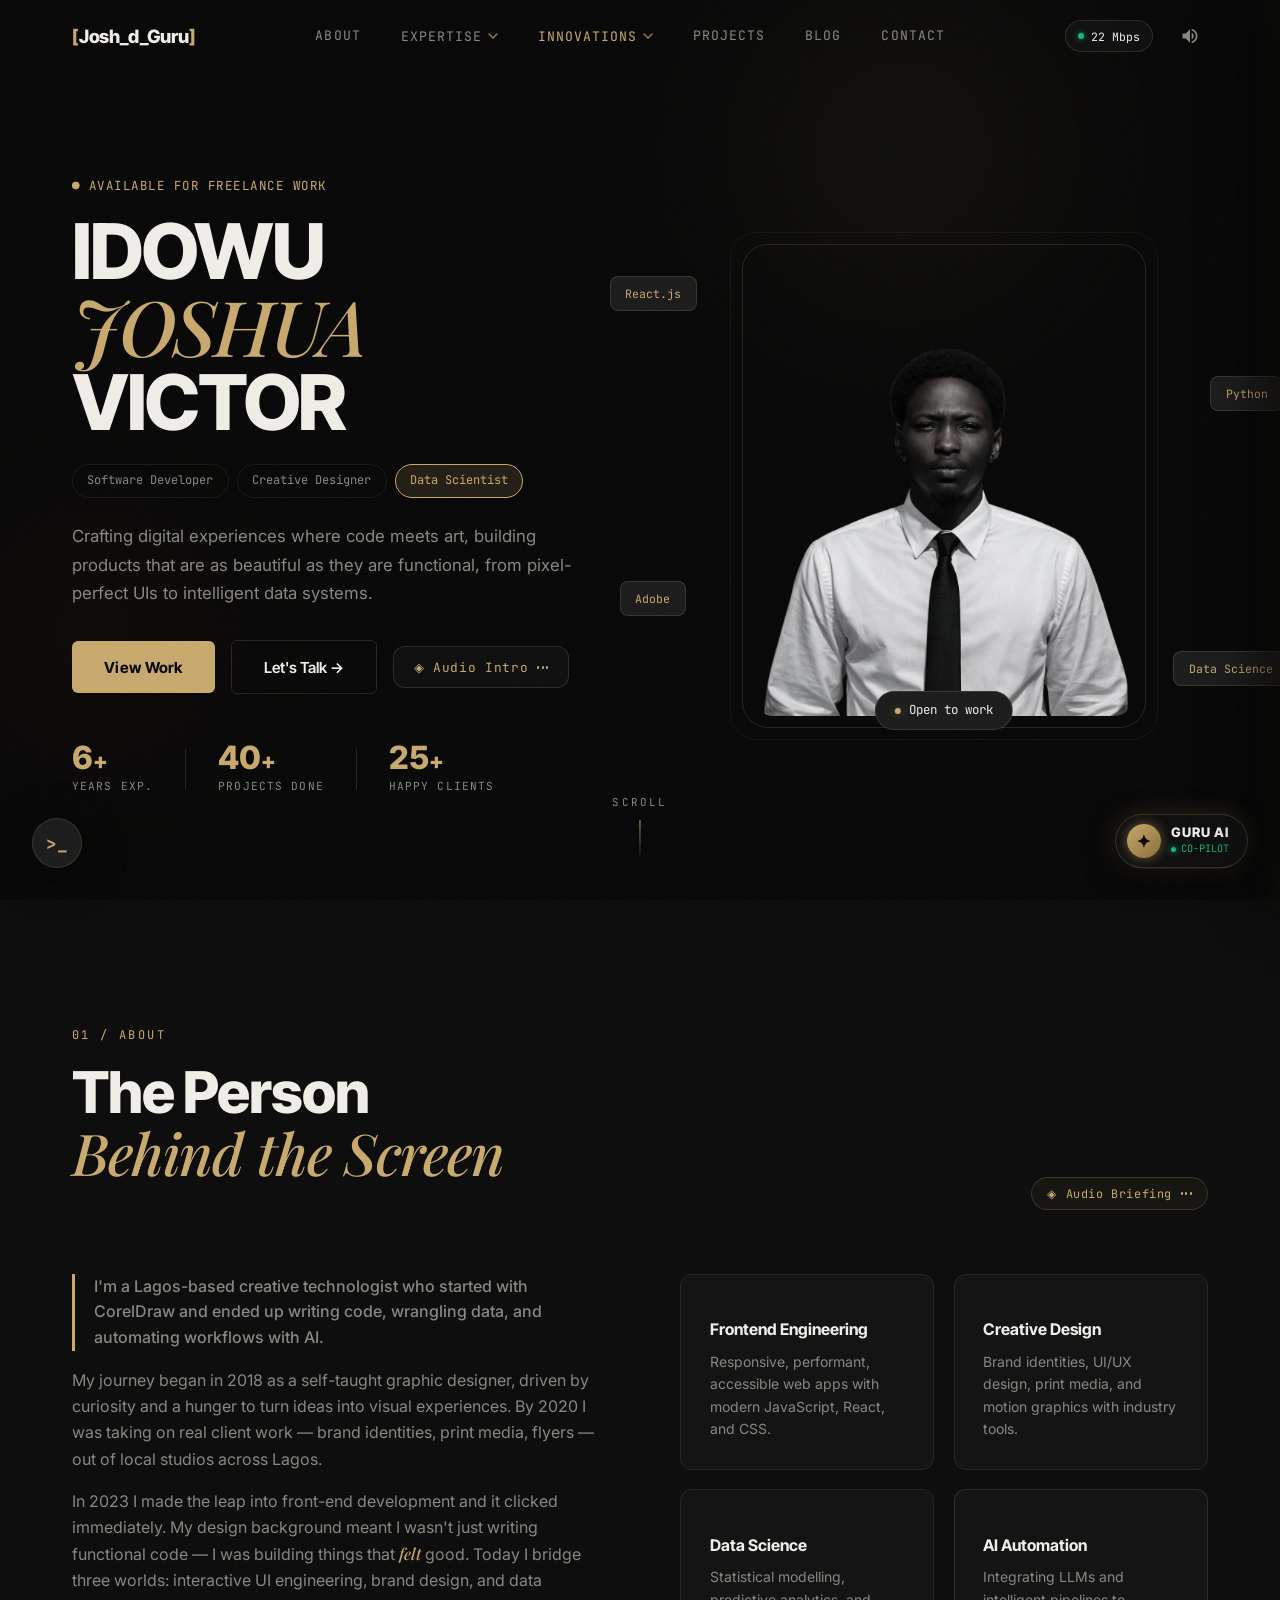
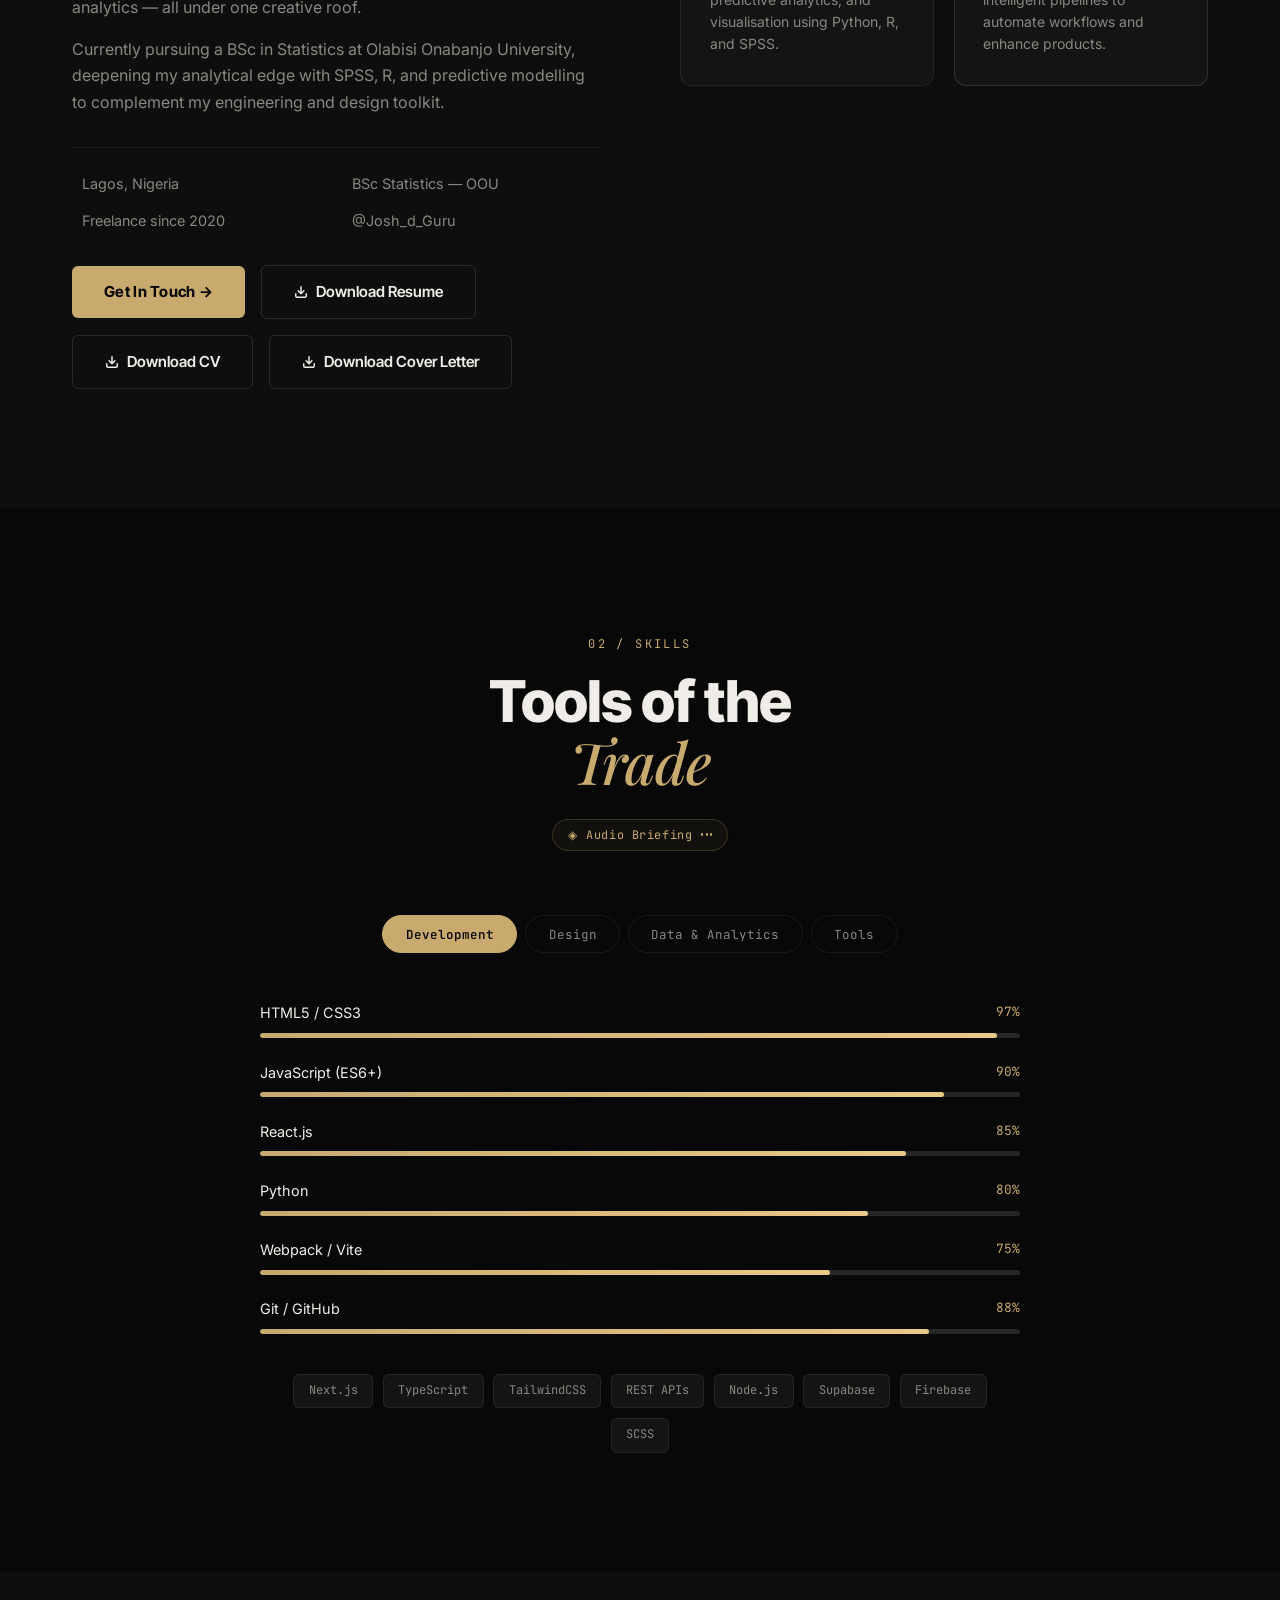
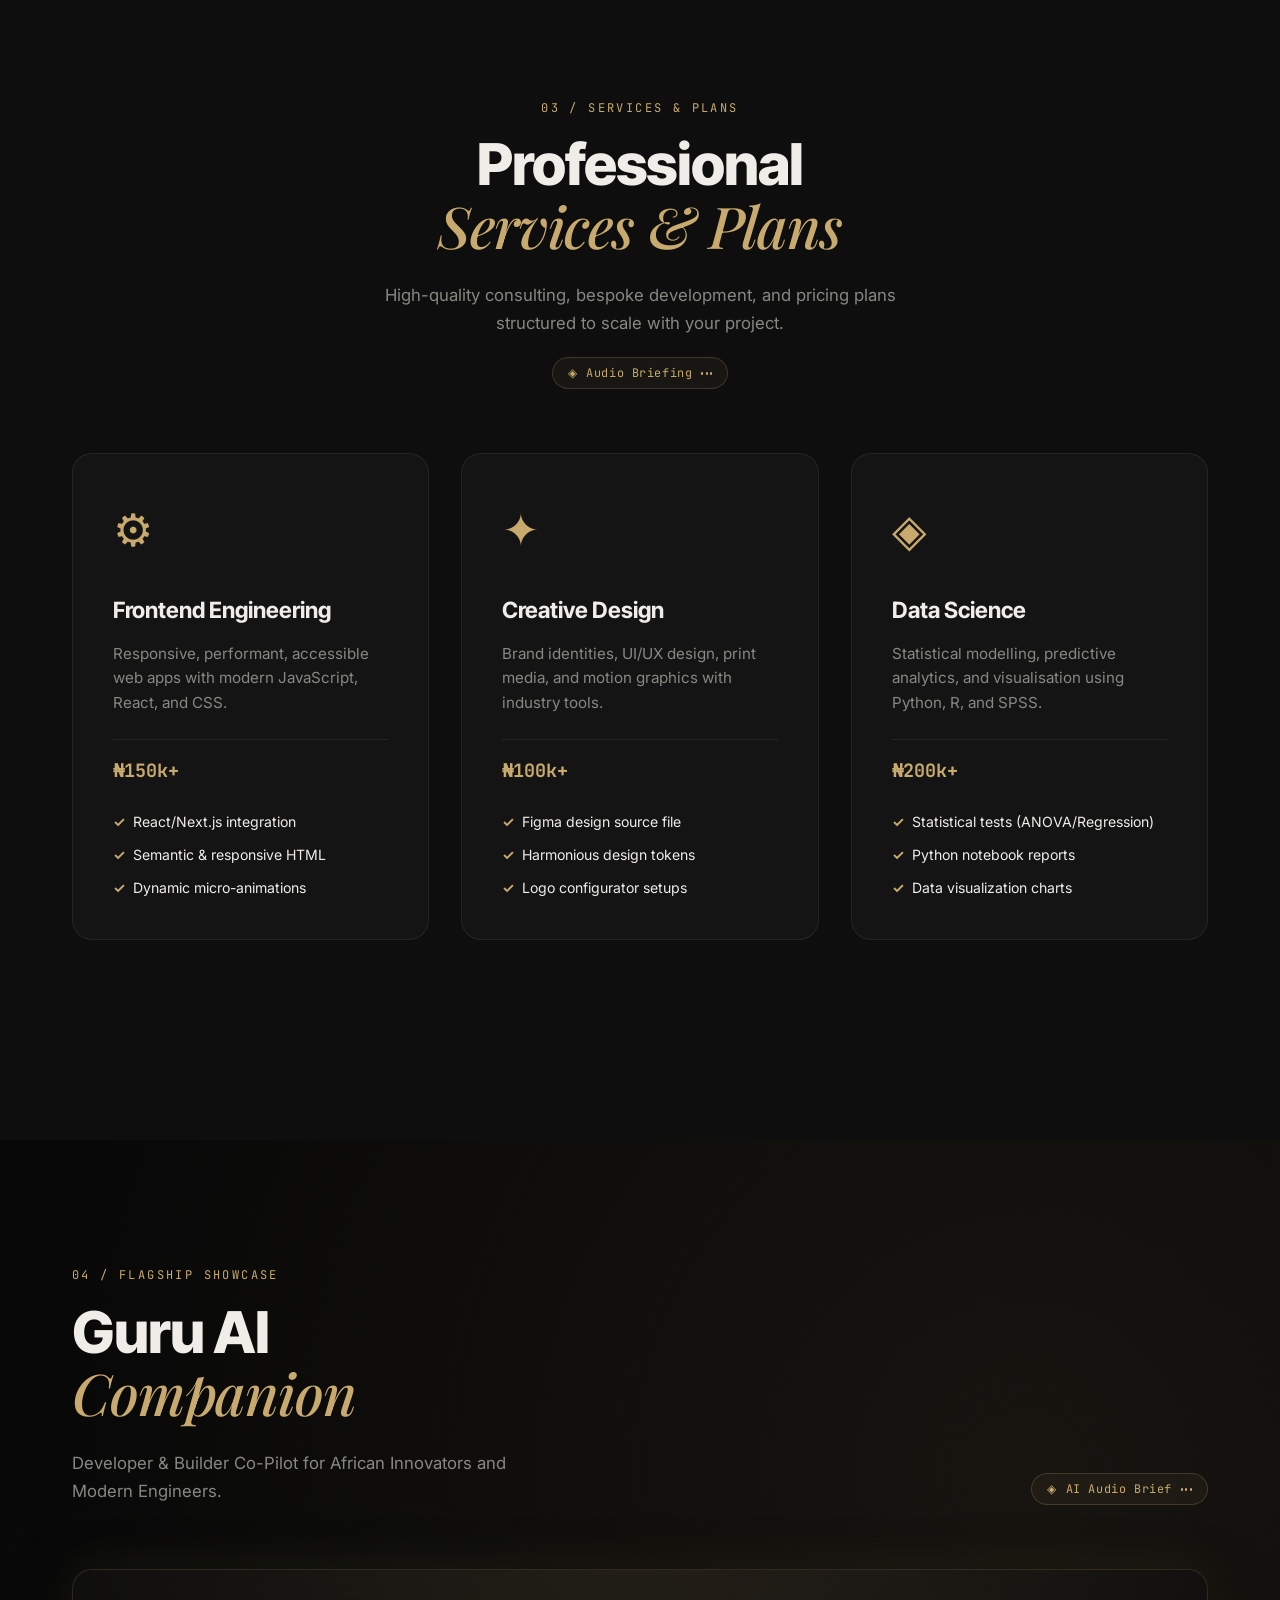
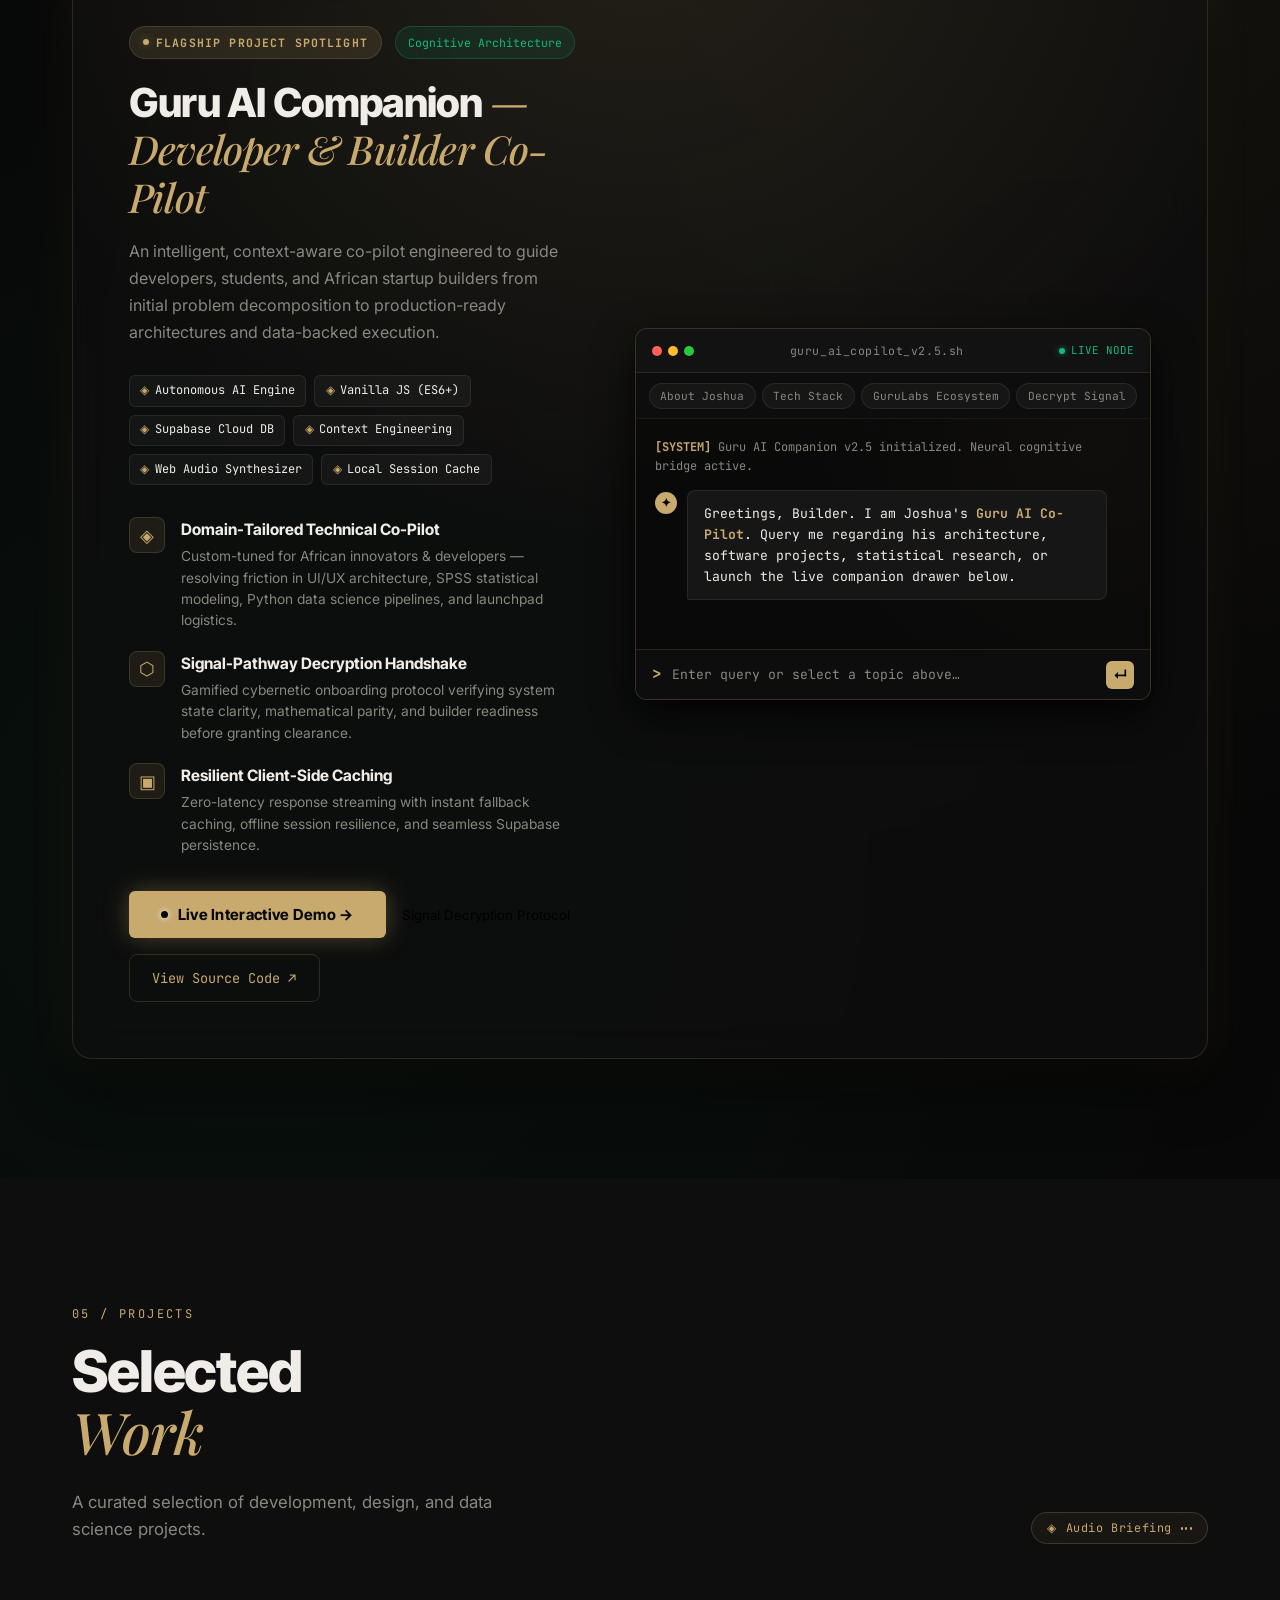
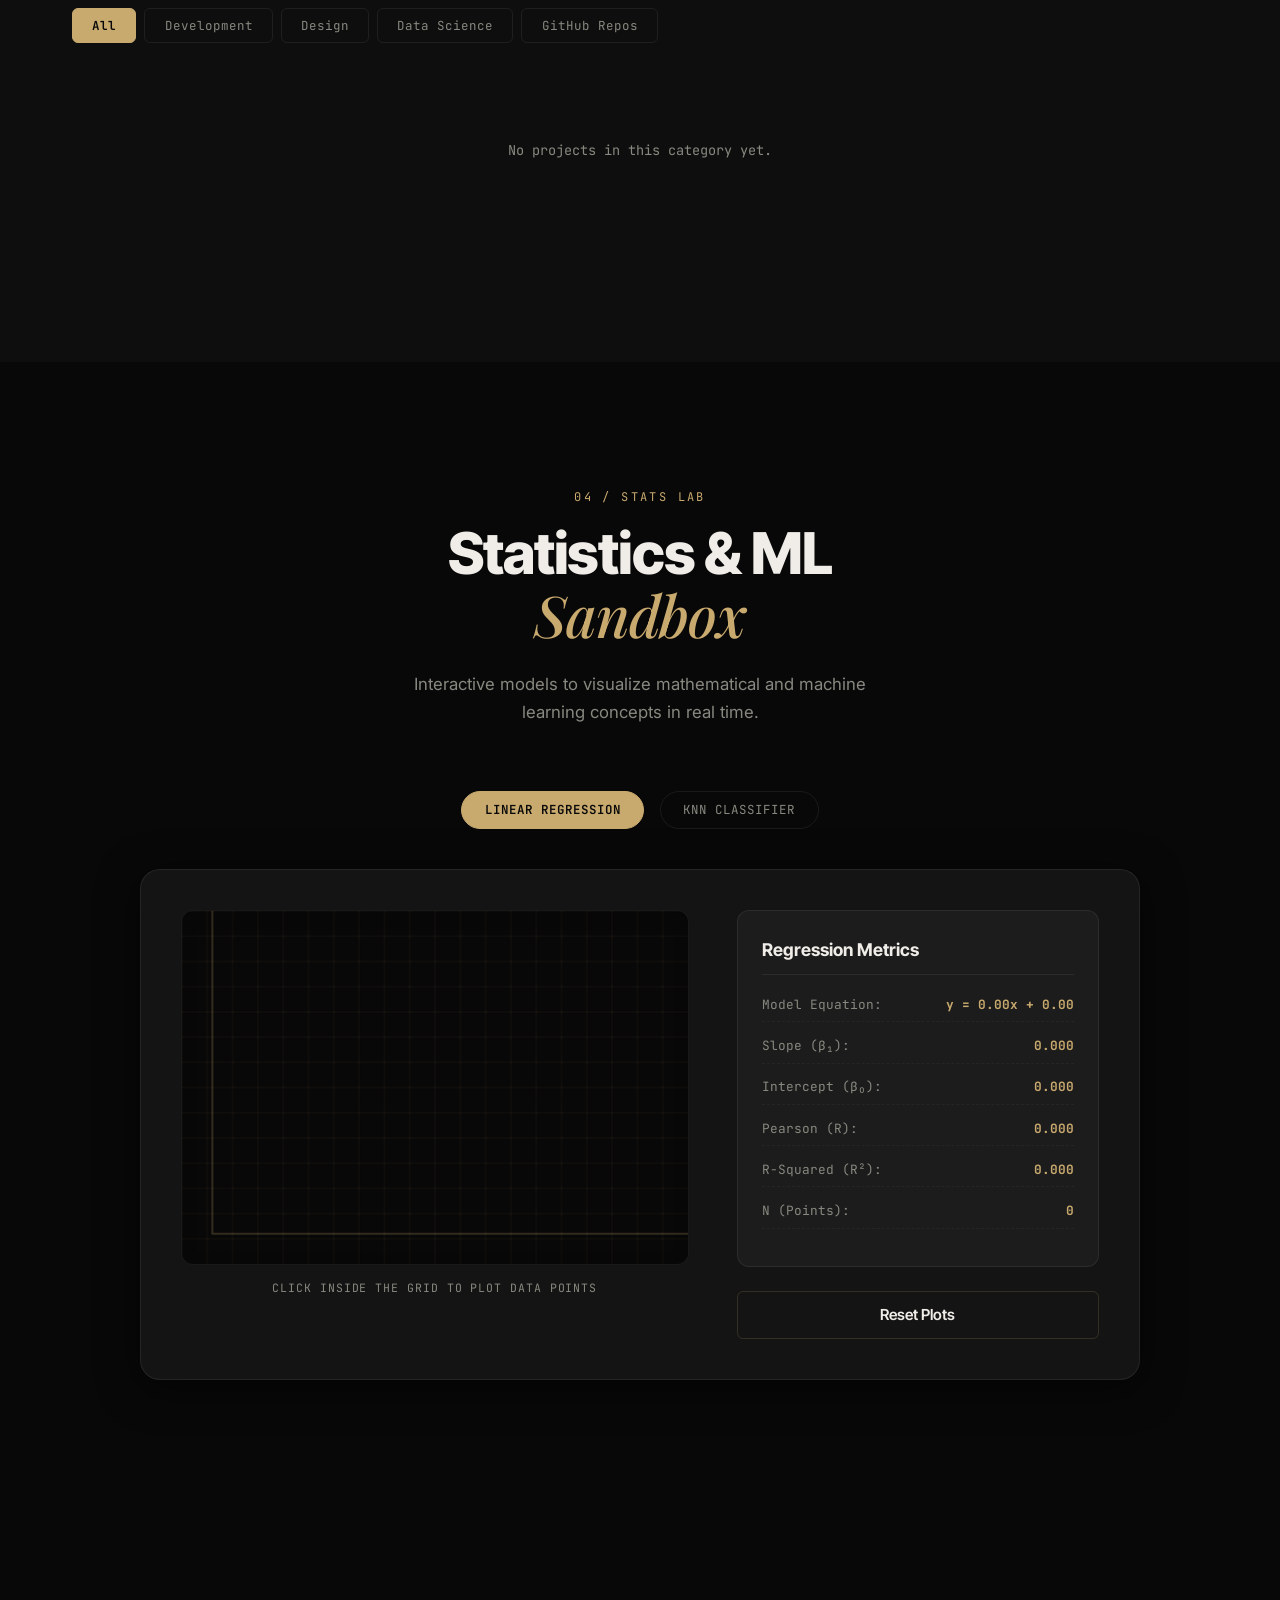
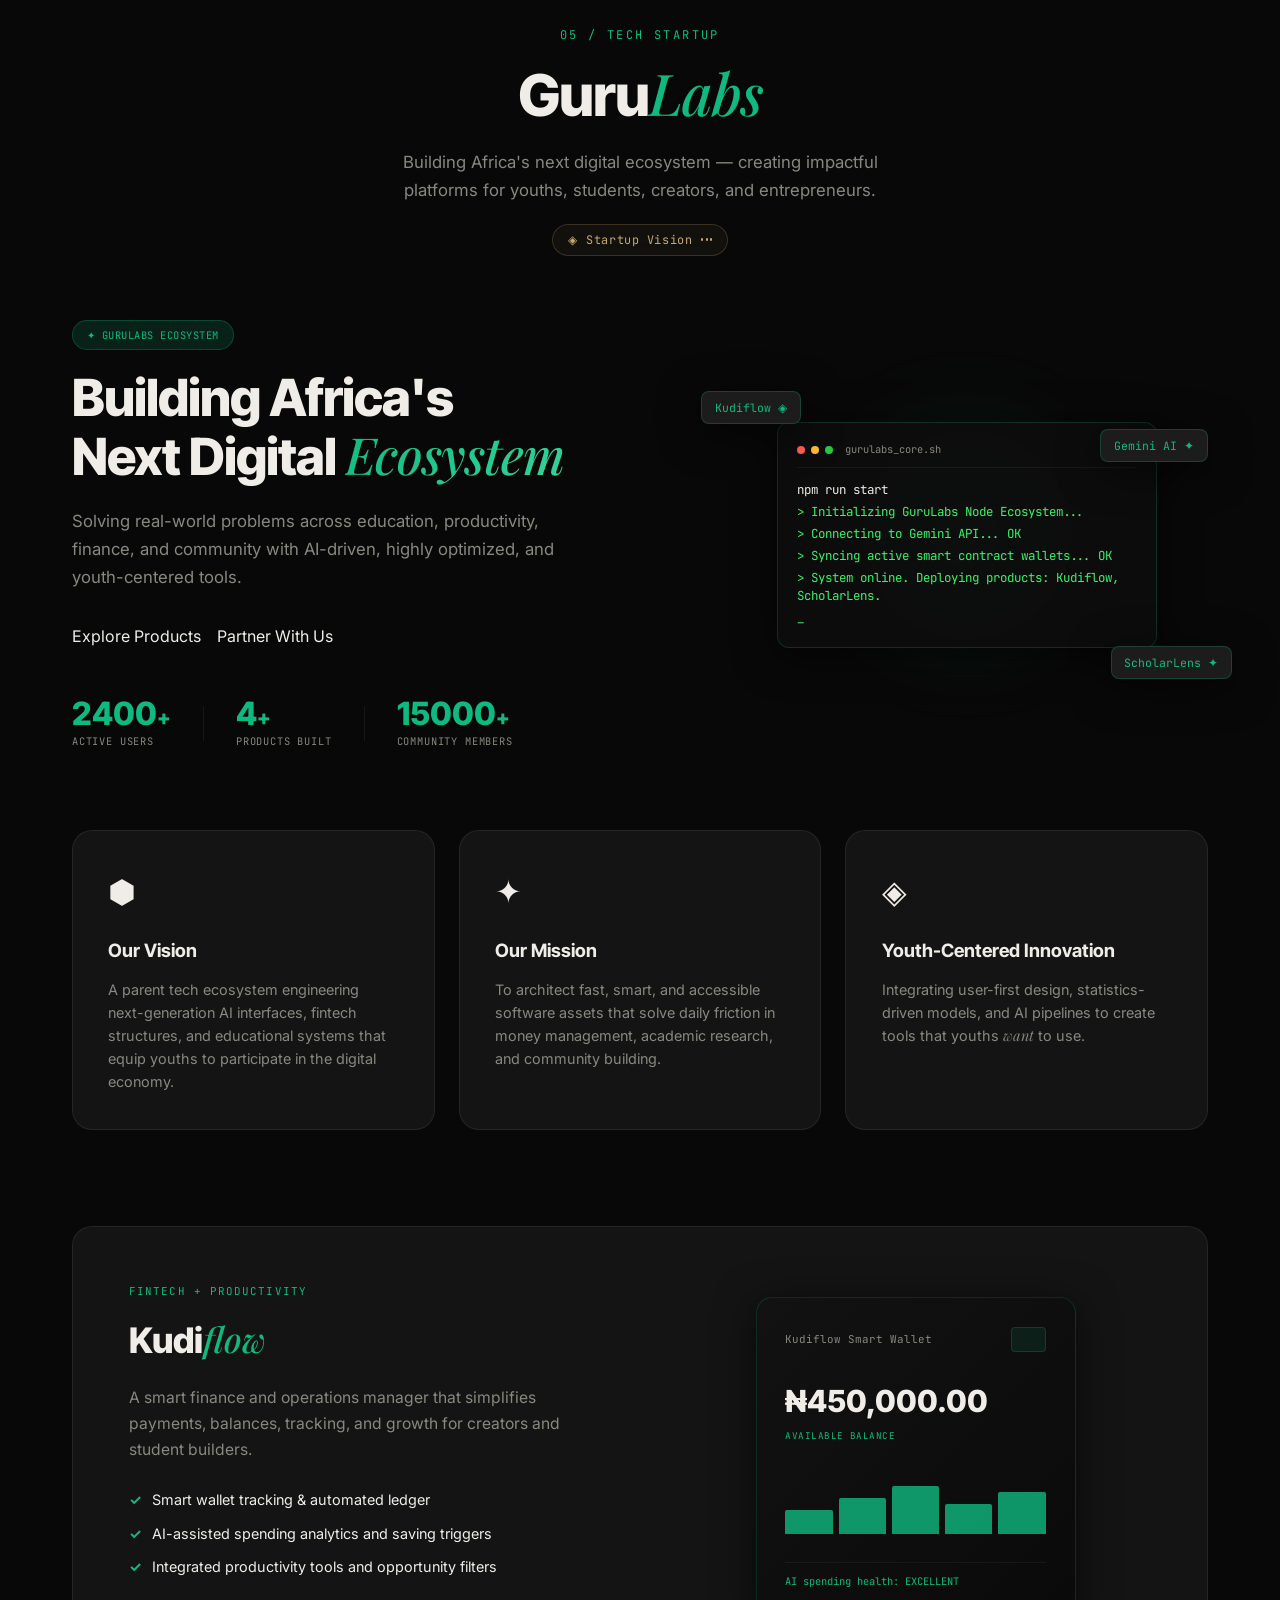
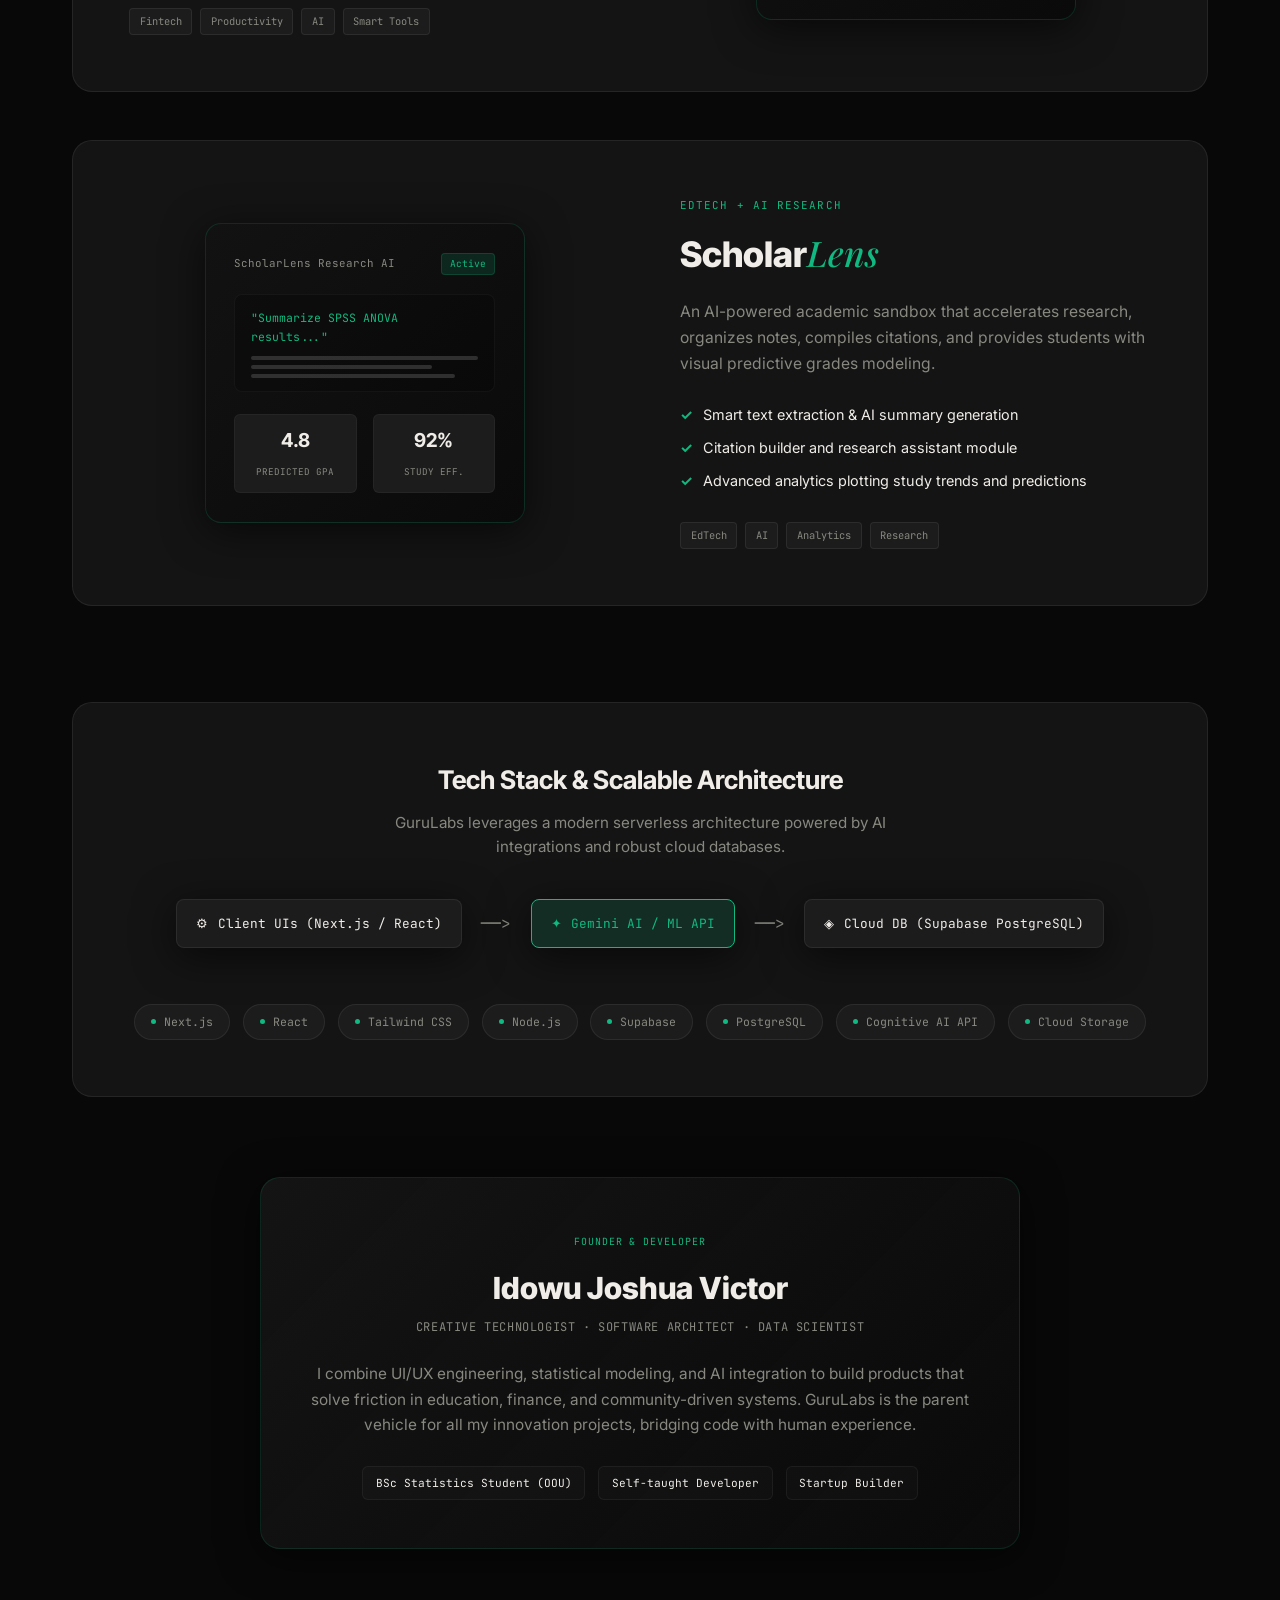
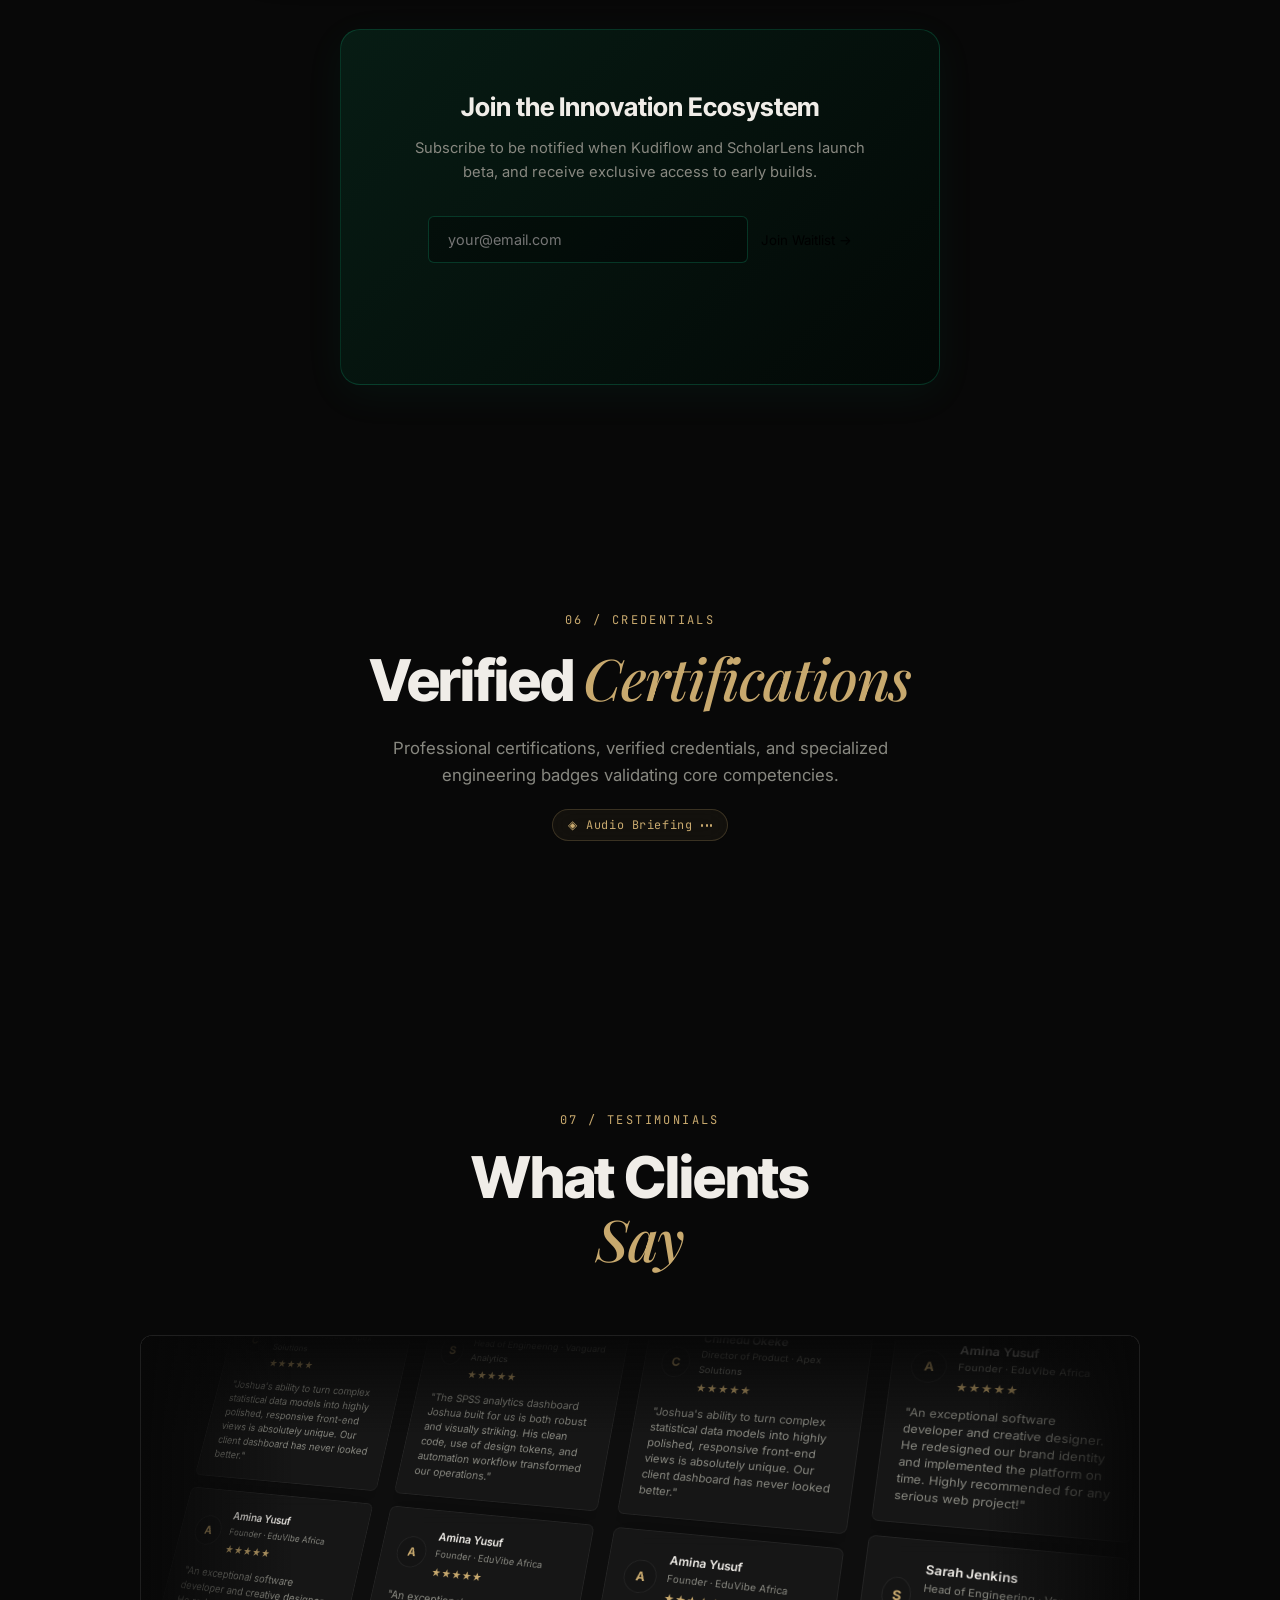
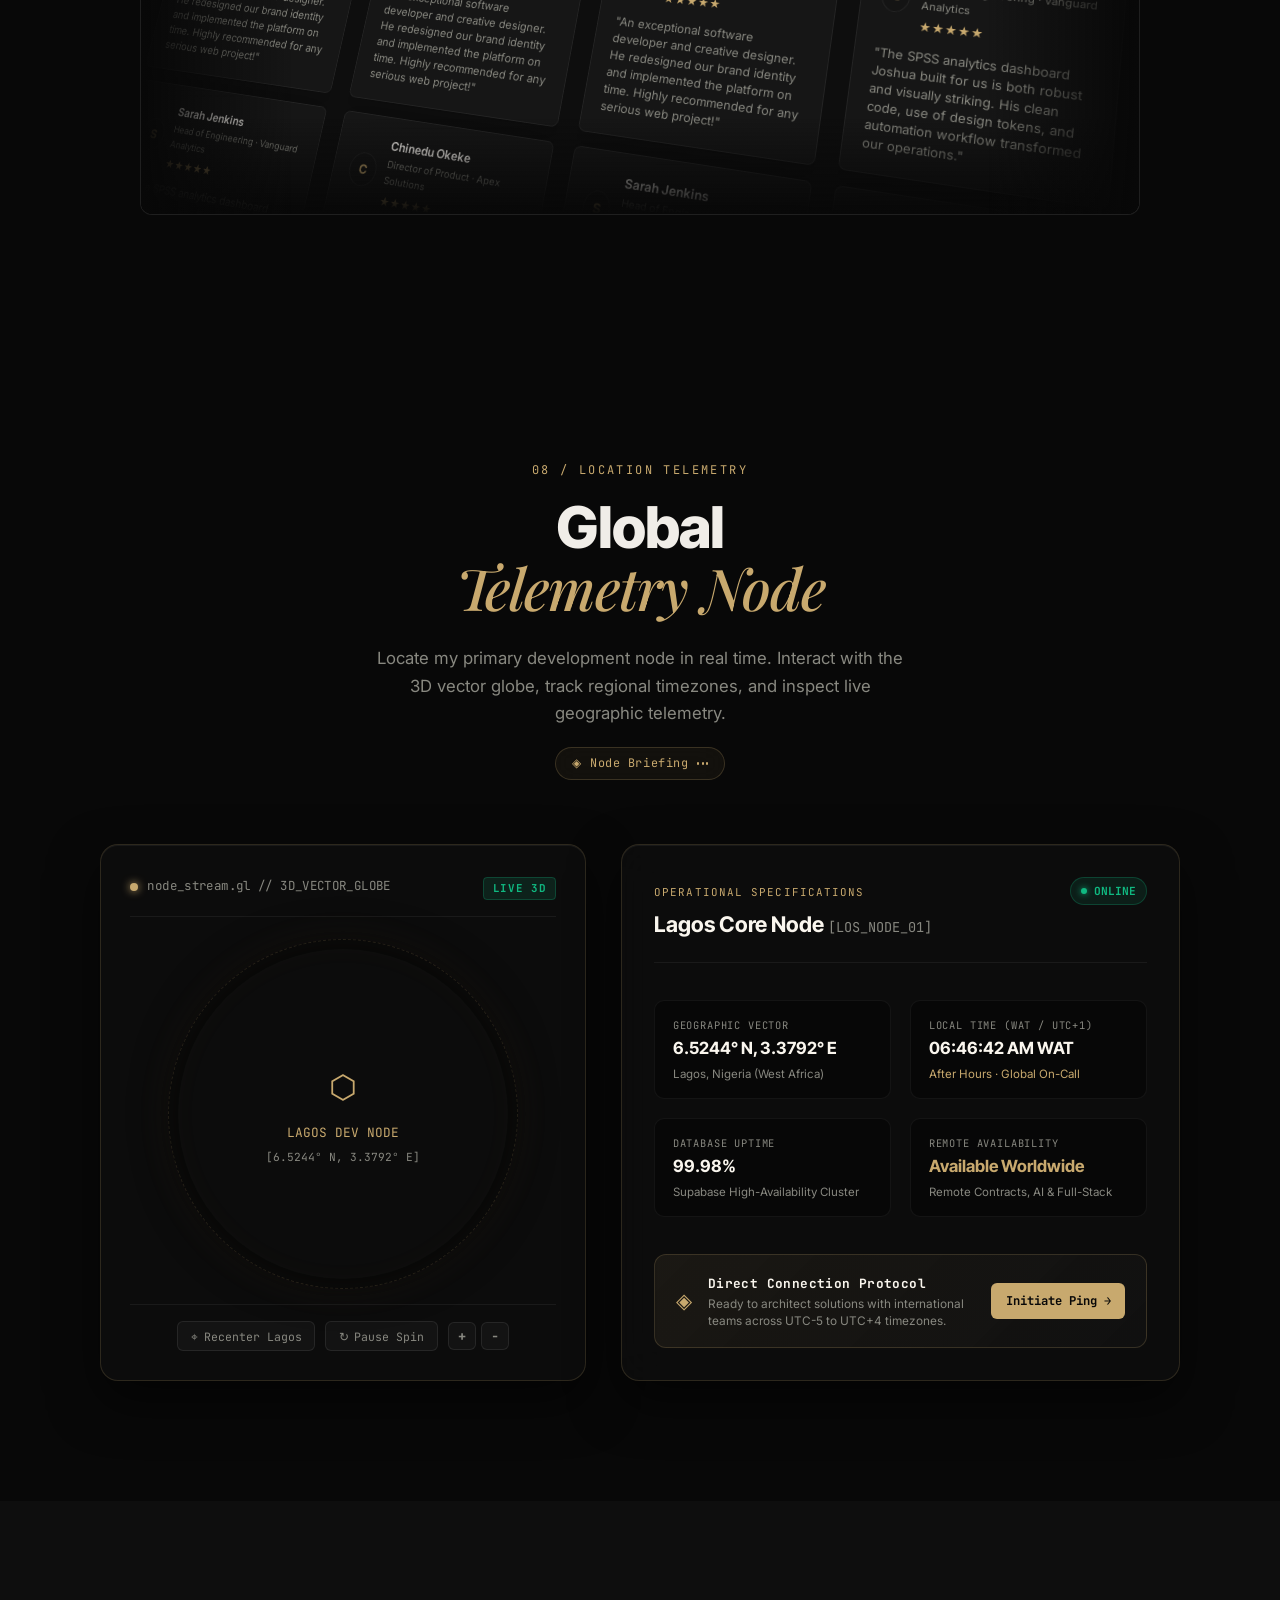
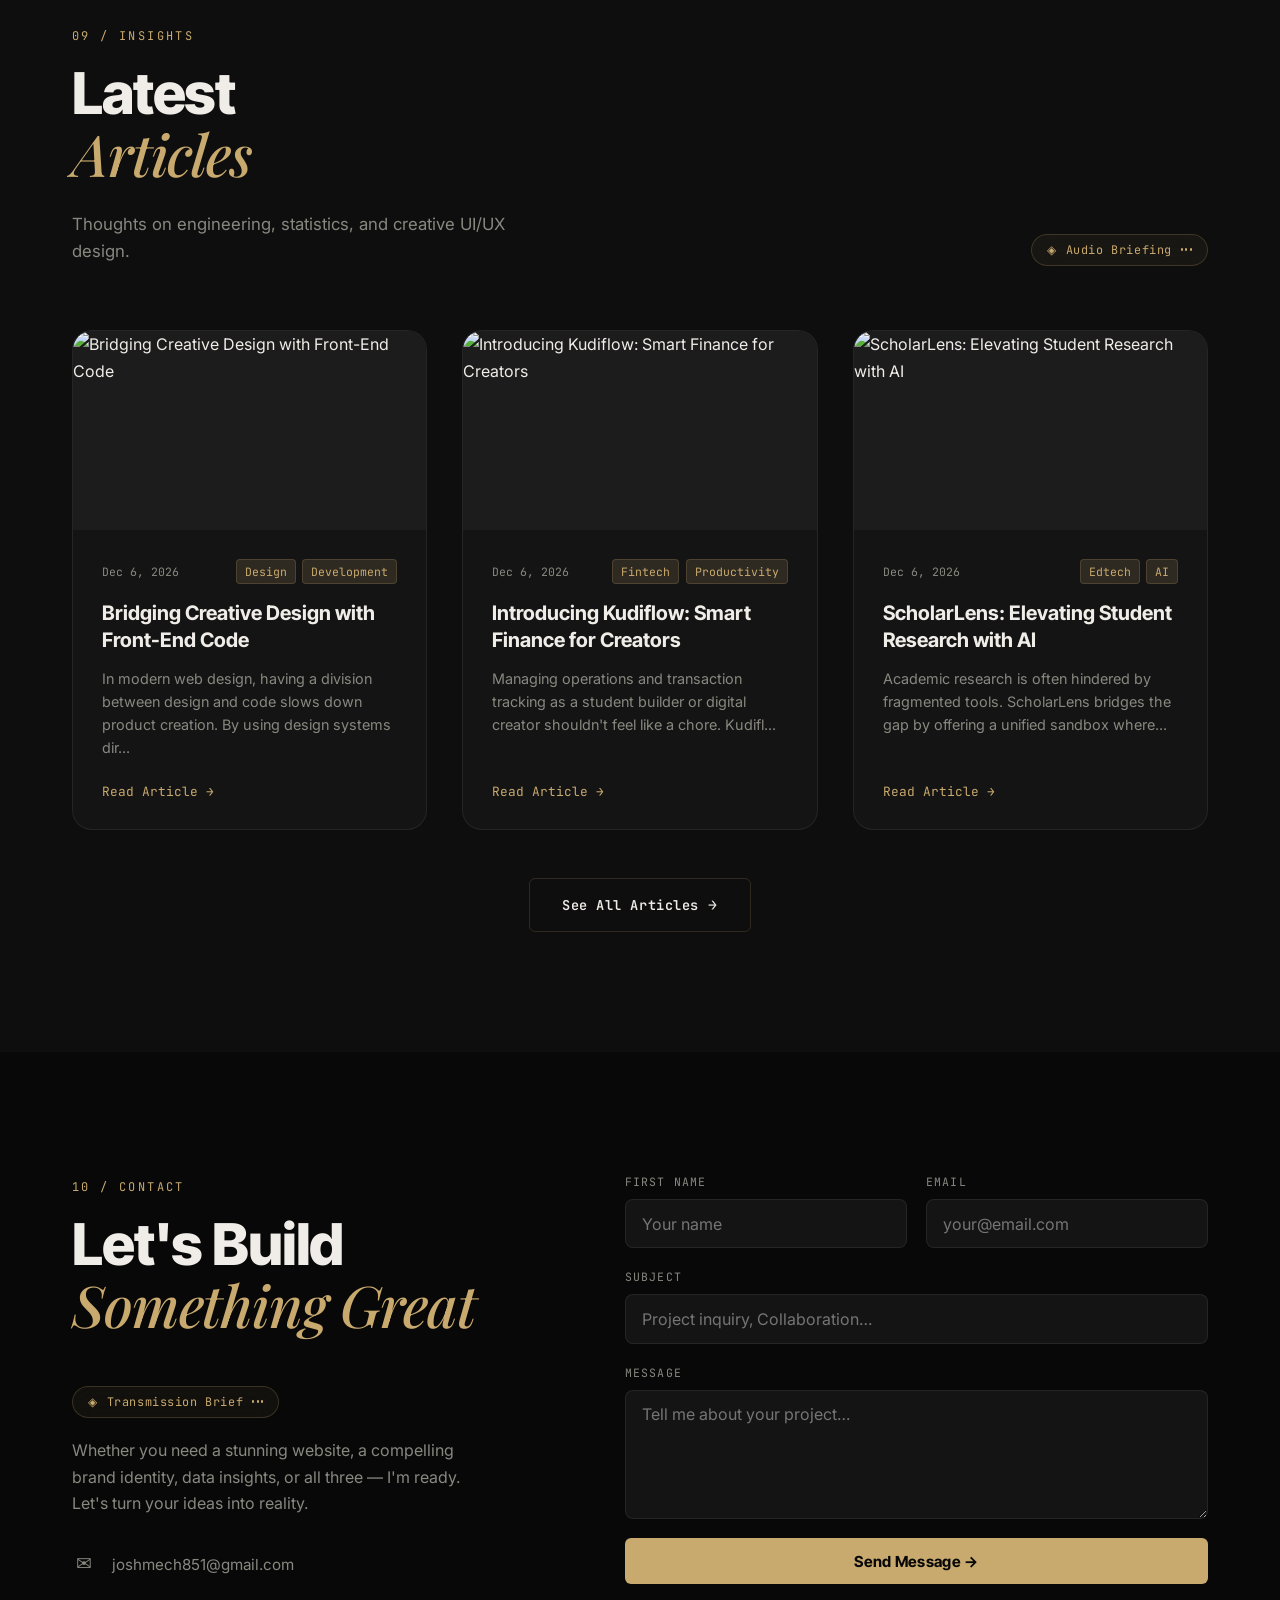
==== commit 999042a7: "update and fix" ====
--- a/index.html
+++ b/index.html
@@ -53,11 +53,70 @@
       </a>
       <div class="nav-links" id="navLinks">
         <a href="#about" class="nav-link">About</a>
-        <a href="#skills" class="nav-link">Skills</a>
-        <a href="#services" class="nav-link">Services</a>
-        <a href="#guru-ai" class="nav-link" style="color:var(--gold);">Guru AI</a>
+        
+        <!-- Dropdown: Expertise -->
+        <div class="nav-dropdown" id="navDropdownExpertise">
+          <button class="nav-link nav-dropdown-trigger" type="button" aria-expanded="false" aria-haspopup="true">
+            <span>Expertise</span>
+            <svg class="dropdown-chevron" viewBox="0 0 10 6" width="10" height="6"><path d="M1 1l4 4 4-4" stroke="currentColor" stroke-width="1.5" fill="none" stroke-linecap="round"/></svg>
+          </button>
+          <div class="nav-dropdown-menu">
+            <a href="#skills" class="nav-dropdown-item">
+              <span class="ndi-icon">❖</span>
+              <div class="ndi-text">
+                <span class="ndi-title">Skills & Stack</span>
+                <span class="ndi-desc">Core languages, tools & frameworks</span>
+              </div>
+            </a>
+            <a href="#services" class="nav-dropdown-item">
+              <span class="ndi-icon">⚙</span>
+              <div class="ndi-text">
+                <span class="ndi-title">Services & Pricing</span>
+                <span class="ndi-desc">Custom engineering & consulting</span>
+              </div>
+            </a>
+            <a href="#certifications" class="nav-dropdown-item">
+              <span class="ndi-icon">✪</span>
+              <div class="ndi-text">
+                <span class="ndi-title">Credentials</span>
+                <span class="ndi-desc">Verified certificates & badges</span>
+              </div>
+            </a>
+          </div>
+        </div>
+
+        <!-- Dropdown: Innovations -->
+        <div class="nav-dropdown" id="navDropdownInnovations">
+          <button class="nav-link nav-dropdown-trigger" type="button" aria-expanded="false" aria-haspopup="true">
+            <span style="color:var(--gold);">Innovations</span>
+            <svg class="dropdown-chevron" viewBox="0 0 10 6" width="10" height="6"><path d="M1 1l4 4 4-4" stroke="currentColor" stroke-width="1.5" fill="none" stroke-linecap="round"/></svg>
+          </button>
+          <div class="nav-dropdown-menu">
+            <a href="#guru-ai" class="nav-dropdown-item">
+              <span class="ndi-icon" style="color:var(--gold);">◈</span>
+              <div class="ndi-text">
+                <span class="ndi-title" style="color:var(--gold);">Guru AI Co-Pilot</span>
+                <span class="ndi-desc">Autonomous cybernetic assistant</span>
+              </div>
+            </a>
+            <a href="#startup" class="nav-dropdown-item">
+              <span class="ndi-icon">✦</span>
+              <div class="ndi-text">
+                <span class="ndi-title">GuruLabs Startup</span>
+                <span class="ndi-desc">Next-gen African software assets</span>
+              </div>
+            </a>
+            <a href="#location" class="nav-dropdown-item">
+              <span class="ndi-icon">⊕</span>
+              <div class="ndi-text">
+                <span class="ndi-title">Lagos Node</span>
+                <span class="ndi-desc">Real-time vector & telemetry</span>
+              </div>
+            </a>
+          </div>
+        </div>
+
         <a href="#projects" class="nav-link">Projects</a>
-        <a href="#startup" class="nav-link">Startup</a>
         <a href="#blog" class="nav-link">Blog</a>
         <a href="#contact" class="nav-link">Contact</a>
       </div>
@@ -173,7 +232,25 @@
     </a>
   </section>
 
+  <!-- ─── Featured Projects ──────────────────────────── -->
+  <section id="featured" class="featured-strip" style="display:none;" aria-label="Featured Projects">
+    <div class="feat-header">
+      <div class="feat-header-left">
+        <span class="feat-tag">★ Featured Work</span>
+        <h2 class="feat-title">Pinned <span class="gold">Projects</span></h2>
+      </div>
+      <div class="feat-nav-controls">
+        <button class="feat-nav-btn feat-prev" id="featPrevBtn" aria-label="Previous featured projects" title="Previous Projects">←</button>
+        <button class="feat-nav-btn feat-next" id="featNextBtn" aria-label="Next featured projects" title="Next Projects">→</button>
+      </div>
+    </div>
+    <div class="feat-scroll-wrap">
+      <div class="feat-scroll-track" id="featuredTrack"></div>
+    </div>
+  </section>
+
   <!-- ─── About ───────────────────────────────────────── -->
+
   <section id="about" class="about section">
     <div class="container">
       <div class="section-header">
@@ -997,6 +1074,27 @@
     </div>
   </section>
 
+  <!-- ─── Certifications & Credentials ───────────────── -->
+  <section id="certifications" class="certifications section" aria-label="Certifications and Credentials">
+    <div class="container">
+      <div class="section-header centered">
+        <span class="section-tag">06 / Credentials</span>
+        <h2 class="section-title">Verified <span class="gold">Certifications</span></h2>
+        <p class="section-sub" style="margin: 0 auto; max-width: 540px;">Professional certifications, verified credentials, and specialized engineering badges validating core competencies.</p>
+        <div class="sh-voice-wrap">
+          <button class="section-voice-btn" data-tts="certifications" aria-label="Listen to Certifications Brief" title="Listen to Credentials Briefing">
+            <span class="svb-icon">◈</span>
+            <span class="svb-text">Audio Briefing</span>
+            <span class="svb-wave"><span></span><span></span><span></span></span>
+          </button>
+        </div>
+      </div>
+      <div class="certs-grid" id="certificationsGrid">
+        <!-- Dynamic certificate cards injected via JavaScript -->
+      </div>
+    </div>
+  </section>
+
   <!-- ─── Testimonials ──────────────────────────────── -->
   <section id="testimonials" class="testimonials section">
     <div class="container">
@@ -1388,6 +1486,23 @@
     </form>
   </aside>
 
+  <!-- ─── Certificate Lightbox Modal ─────────────────── -->
+  <div class="cert-modal-overlay" id="certModalOverlay" style="display:none;" role="dialog" aria-modal="true" aria-label="Certificate Image Viewer">
+    <div class="cert-modal-card">
+      <button class="cert-modal-close" id="certModalCloseBtn" aria-label="Close Certificate Preview">✕</button>
+      <div class="cert-modal-img-wrap">
+        <img id="certModalImg" src="" alt="Certificate Full Preview" />
+      </div>
+      <div class="cert-modal-body">
+        <span class="cert-modal-tag" id="certModalIssuerTag">Verified Credential</span>
+        <h3 id="certModalTitle" class="cert-modal-title"></h3>
+        <p id="certModalMeta" class="cert-modal-meta"></p>
+        <div id="certModalSkills" class="cert-modal-skills"></div>
+        <div id="certModalActions" class="cert-modal-actions" style="margin-top:1.25rem;"></div>
+      </div>
+    </div>
+  </div>
+
   <!-- ─── Custom Alert Modal ──────────────────────────── -->
   <div class="sys-modal-overlay" id="sysModal" role="dialog" aria-modal="true" aria-labelledby="sysModalTitle">
     <div class="sys-modal-card">
--- a/styles.css
+++ b/styles.css
@@ -190,6 +190,148 @@
 .nav-link:hover::after,.nav-link.active::after{width:100%;}
 .nav-link.active{color:var(--gold);}
 
+/* ─── Nav Dropdown System ───────────────────────────── */
+.nav-dropdown{
+  position:relative;
+  display:inline-flex;
+  align-items:center;
+}
+
+.nav-dropdown-trigger{
+  background:none;
+  border:none;
+  cursor:pointer;
+  display:inline-flex;
+  align-items:center;
+  gap:.35rem;
+  padding:0;
+  font-family:var(--font-mono);
+  font-size:.82rem;
+  letter-spacing:.08em;
+  text-transform:uppercase;
+  color:var(--text-muted);
+  transition:color .2s;
+}
+
+.nav-dropdown-trigger:hover,
+.nav-dropdown:hover .nav-dropdown-trigger,
+.nav-dropdown.open .nav-dropdown-trigger{
+  color:var(--text);
+}
+
+.dropdown-chevron{
+  transition:transform .25s cubic-bezier(.16,1,.3,1);
+  opacity:.7;
+  color:var(--gold);
+}
+
+.nav-dropdown:hover .dropdown-chevron,
+.nav-dropdown.open .dropdown-chevron{
+  transform:rotate(180deg);
+  opacity:1;
+}
+
+.nav-dropdown-menu{
+  position:absolute;
+  top:calc(100% + 14px);
+  left:50%;
+  transform:translateX(-50%) translateY(8px);
+  min-width:260px;
+  background:rgba(14,14,14,.96);
+  border:1px solid rgba(200,169,110,.25);
+  border-radius:var(--radius);
+  padding:.6rem;
+  box-shadow:0 18px 45px rgba(0,0,0,.75),0 0 25px rgba(200,169,110,.1);
+  backdrop-filter:blur(24px);
+  -webkit-backdrop-filter:blur(24px);
+  opacity:0;
+  pointer-events:none;
+  visibility:hidden;
+  transition:opacity .25s cubic-bezier(.16,1,.3,1),
+              transform .25s cubic-bezier(.16,1,.3,1),
+              visibility .25s;
+  z-index:1000;
+  display:flex;
+  flex-direction:column;
+  gap:.3rem;
+}
+
+/* Hover bridge */
+.nav-dropdown-menu::before{
+  content:'';
+  position:absolute;
+  top:-16px;
+  left:0;
+  right:0;
+  height:16px;
+}
+
+.nav-dropdown:hover .nav-dropdown-menu,
+.nav-dropdown:focus-within .nav-dropdown-menu,
+.nav-dropdown.open .nav-dropdown-menu{
+  opacity:1;
+  pointer-events:auto;
+  visibility:visible;
+  transform:translateX(-50%) translateY(0);
+}
+
+.nav-dropdown-item{
+  display:flex;
+  align-items:center;
+  gap:.75rem;
+  padding:.6rem .85rem;
+  border-radius:6px;
+  color:var(--text-muted);
+  text-decoration:none;
+  transition:all .2s ease;
+  background:transparent;
+}
+
+.nav-dropdown-item:hover,
+.nav-dropdown-item:focus{
+  background:rgba(200,169,110,.12);
+  color:var(--text);
+  transform:translateX(3px);
+}
+
+.nav-dropdown-item:hover .ndi-icon{
+  color:var(--gold);
+  transform:scale(1.15);
+}
+
+.ndi-icon{
+  font-size:.95rem;
+  color:var(--gold);
+  width:22px;
+  text-align:center;
+  flex-shrink:0;
+  transition:transform .2s ease,color .2s ease;
+}
+
+.ndi-text{
+  display:flex;
+  flex-direction:column;
+  gap:.15rem;
+}
+
+.ndi-title{
+  font-family:var(--font-display);
+  font-size:.82rem;
+  font-weight:700;
+  letter-spacing:.02em;
+  color:var(--text);
+  line-height:1.2;
+}
+
+.ndi-desc{
+  font-family:var(--font-mono);
+  font-size:.66rem;
+  color:var(--text-dim);
+  line-height:1.2;
+  letter-spacing:0;
+  text-transform:none;
+}
+
 .nav-cta{
   font-family:var(--font-display);font-size:.82rem;font-weight:700;
   letter-spacing:.05em;color:var(--gold);padding:.5rem 1.2rem;
@@ -864,6 +1006,40 @@
   .nav-links.open{right:0;}
   .nav-link{font-size:.95rem;letter-spacing:.05em;}
   .nav-cta{align-self:flex-start;}
+
+  /* Mobile Dropdown Accordion */
+  .nav-dropdown{
+    width:100%;
+    flex-direction:column;
+    align-items:flex-start;
+  }
+  .nav-dropdown-trigger{
+    width:100%;
+    justify-content:space-between;
+    font-size:.95rem;
+    padding:.3rem 0;
+  }
+  .nav-dropdown-menu{
+    position:static;
+    transform:none!important;
+    opacity:1;
+    visibility:visible;
+    pointer-events:auto;
+    background:rgba(255,255,255,.03);
+    border:1px solid rgba(255,255,255,.07);
+    border-radius:8px;
+    width:100%;
+    margin-top:.4rem;
+    display:none;
+    padding:.4rem;
+    box-shadow:none;
+  }
+  .nav-dropdown.open .nav-dropdown-menu{
+    display:flex;
+  }
+  .nav-dropdown-item{
+    padding:.5rem .6rem;
+  }
 }
 
 /* ── Large Phone (640px) ──────────────────────────── */
@@ -5114,3 +5290,644 @@
     padding: 0.35rem 0.75rem;
   }
 }
+
+/* ═════════════════════════════════════════════════════════
+   Featured Projects Horizontal Strip
+   ═════════════════════════════════════════════════════════ */
+
+.featured-strip {
+  padding: 80px 0 60px;
+  background: var(--bg-alt);
+  border-top: 1px solid var(--border-dim);
+  border-bottom: 1px solid var(--border-dim);
+  overflow: hidden;
+}
+
+.feat-header {
+  padding: 0 var(--gap);
+  max-width: var(--container);
+  margin: 0 auto 2.5rem;
+  display: flex;
+  align-items: flex-end;
+  justify-content: space-between;
+  gap: 1rem;
+}
+
+.feat-header-left {
+  flex: 1;
+}
+
+.feat-nav-controls {
+  display: flex;
+  align-items: center;
+  gap: 0.5rem;
+}
+
+.feat-nav-btn {
+  width: 42px;
+  height: 42px;
+  border-radius: 50%;
+  background: var(--surface-2);
+  border: 1px solid var(--border);
+  color: var(--gold);
+  font-size: 1.1rem;
+  display: inline-flex;
+  align-items: center;
+  justify-content: center;
+  cursor: pointer;
+  transition: all 0.25s ease;
+}
+
+.feat-nav-btn:hover {
+  background: var(--gold);
+  color: #000;
+  border-color: var(--gold);
+  transform: translateY(-2px);
+  box-shadow: 0 4px 15px rgba(200, 169, 110, 0.3);
+}
+
+.feat-nav-btn:active {
+  transform: translateY(0);
+}
+
+.feat-tag {
+  display: inline-block;
+  font-family: var(--font-mono);
+  font-size: 0.72rem;
+  letter-spacing: 0.2em;
+  text-transform: uppercase;
+  color: var(--gold);
+  margin-bottom: 0.75rem;
+}
+
+.feat-title {
+  font-family: var(--font-display);
+  font-size: clamp(1.8rem, 3.5vw, 2.8rem);
+  font-weight: 800;
+  line-height: 1.1;
+  letter-spacing: -0.02em;
+}
+
+/* ─── Scroll Container ─────────────────────────────────── */
+.feat-scroll-wrap {
+  width: 100%;
+  overflow: hidden;
+  position: relative;
+}
+
+.feat-scroll-wrap::before,
+.feat-scroll-wrap::after {
+  content: '';
+  position: absolute;
+  top: 0;
+  bottom: 0;
+  width: 80px;
+  z-index: 2;
+  pointer-events: none;
+}
+.feat-scroll-wrap::before {
+  left: 0;
+  background: linear-gradient(to right, var(--bg-alt), transparent);
+}
+.feat-scroll-wrap::after {
+  right: 0;
+  background: linear-gradient(to left, var(--bg-alt), transparent);
+}
+
+.feat-scroll-track {
+  display: flex;
+  gap: 1.25rem;
+  padding: 0.5rem calc(var(--gap) + 20px) 1.2rem;
+  overflow-x: auto;
+  -webkit-overflow-scrolling: touch;
+  cursor: grab;
+  /* Hide scrollbar across browsers */
+  scrollbar-width: none;
+  -ms-overflow-style: none;
+}
+.feat-scroll-track::-webkit-scrollbar { display: none; }
+.feat-scroll-track:active { cursor: grabbing; }
+
+/* ─── Compact Rectangular (Unique) Featured Card ───────── */
+.feat-card {
+  flex: 0 0 clamp(310px, 28vw, 360px);
+  height: 138px;
+  background: rgba(18, 18, 22, 0.85);
+  border: 1px solid rgba(200, 169, 110, 0.22);
+  border-radius: var(--radius);
+  overflow: hidden;
+  display: flex;
+  flex-direction: row;
+  align-items: stretch;
+  position: relative;
+  backdrop-filter: blur(16px);
+  -webkit-backdrop-filter: blur(16px);
+  box-shadow: 0 6px 20px rgba(0,0,0,0.5);
+  transition: transform 0.3s cubic-bezier(0.16, 1, 0.3, 1),
+              border-color 0.3s ease,
+              box-shadow 0.3s ease;
+  user-select: none;
+}
+
+.feat-card:hover {
+  transform: translateY(-5px);
+  border-color: var(--gold);
+  box-shadow: 0 12px 30px rgba(200, 169, 110, 0.25), 0 0 15px rgba(200, 169, 110, 0.15);
+}
+
+.feat-card-img {
+  position: relative;
+  width: 120px;
+  min-width: 120px;
+  height: 100%;
+  overflow: hidden;
+  background: #0d0d0f;
+  flex-shrink: 0;
+}
+
+.feat-card-img img {
+  width: 100%;
+  height: 100%;
+  object-fit: cover;
+  transition: transform 0.4s ease;
+}
+
+.feat-card:hover .feat-card-img img {
+  transform: scale(1.08);
+}
+
+.feat-card-placeholder {
+  width: 100%;
+  height: 100%;
+  display: flex;
+  align-items: center;
+  justify-content: center;
+  background: radial-gradient(ellipse at center, var(--gold-dim), rgba(20,20,25,0.9));
+  font-size: 1.6rem;
+  color: var(--gold);
+}
+
+.feat-card-overlay {
+  position: absolute;
+  inset: 0;
+  background: rgba(0,0,0,0.55);
+  display: flex;
+  align-items: center;
+  justify-content: center;
+  opacity: 0;
+  transition: opacity 0.25s ease;
+}
+
+.feat-card:hover .feat-card-overlay {
+  opacity: 1;
+}
+
+.feat-overlay-btn {
+  display: inline-block;
+  padding: 0.35rem 0.75rem;
+  background: var(--gold);
+  color: #080808;
+  font-family: var(--font-mono);
+  font-size: 0.7rem;
+  font-weight: 700;
+  letter-spacing: 0.04em;
+  border-radius: 4px;
+  text-decoration: none;
+  transition: opacity 0.2s, transform 0.2s;
+  box-shadow: 0 2px 8px rgba(0,0,0,0.5);
+}
+
+.feat-overlay-btn:hover {
+  opacity: 0.9;
+  transform: scale(1.05);
+}
+
+.feat-card-body {
+  flex: 1;
+  min-width: 0;
+  padding: 0.75rem 0.85rem;
+  display: flex;
+  flex-direction: column;
+  justify-content: space-between;
+}
+
+.feat-card-header-row {
+  display: flex;
+  align-items: center;
+  justify-content: space-between;
+  gap: 0.5rem;
+}
+
+.feat-card-cat {
+  font-family: var(--font-mono);
+  font-size: 0.62rem;
+  letter-spacing: 0.12em;
+  text-transform: uppercase;
+  color: var(--gold);
+  margin-bottom: 0;
+  white-space: nowrap;
+  overflow: hidden;
+  text-overflow: ellipsis;
+}
+
+.feat-card-live-tag {
+  font-family: var(--font-mono);
+  font-size: 0.6rem;
+  color: var(--text-dim);
+  text-decoration: none;
+  display: inline-flex;
+  align-items: center;
+  gap: 0.25rem;
+  transition: color 0.2s;
+}
+
+.feat-card-live-tag:hover {
+  color: var(--gold);
+}
+
+.feat-card-title {
+  font-family: var(--font-display);
+  font-size: 0.92rem;
+  font-weight: 700;
+  line-height: 1.25;
+  margin: 0.15rem 0;
+  white-space: nowrap;
+  overflow: hidden;
+  text-overflow: ellipsis;
+  color: var(--text);
+}
+
+.feat-card-desc {
+  font-size: 0.74rem;
+  color: var(--text-muted);
+  line-height: 1.35;
+  margin-bottom: 0.35rem;
+  display: -webkit-box;
+  -webkit-line-clamp: 1;
+  -webkit-box-orient: vertical;
+  overflow: hidden;
+}
+
+.feat-card-stack {
+  display: flex;
+  flex-wrap: nowrap;
+  gap: 0.3rem;
+  overflow: hidden;
+}
+
+.feat-stack-tag {
+  font-family: var(--font-mono);
+  font-size: 0.6rem;
+  padding: 0.12rem 0.4rem;
+  background: rgba(255, 255, 255, 0.05);
+  border: 1px solid rgba(255, 255, 255, 0.08);
+  border-radius: 4px;
+  color: var(--text-muted);
+  white-space: nowrap;
+}
+
+.feat-stack-tag {
+  font-family: var(--font-mono);
+  font-size: 0.65rem;
+  letter-spacing: 0.05em;
+  padding: 0.2rem 0.55rem;
+  background: var(--gold-dim);
+  color: var(--gold);
+  border: 1px solid var(--border);
+  border-radius: 4px;
+  text-transform: uppercase;
+}
+
+/* ═════════════════════════════════════════════════════════
+   Certifications & Credentials Section
+   ═════════════════════════════════════════════════════════ */
+
+.certifications {
+  position: relative;
+  background: var(--bg);
+  padding: 100px 0 80px;
+}
+
+.certs-grid {
+  display: grid;
+  grid-template-columns: repeat(auto-fill, minmax(340px, 1fr));
+  gap: 2rem;
+  margin-top: 3.5rem;
+}
+
+.cert-card {
+  position: relative;
+  background: rgba(18, 18, 18, 0.7);
+  backdrop-filter: blur(14px);
+  -webkit-backdrop-filter: blur(14px);
+  border: 1px solid rgba(200, 169, 110, 0.15);
+  border-radius: 14px;
+  overflow: hidden;
+  display: flex;
+  flex-direction: column;
+  transition: transform 0.35s cubic-bezier(0.16, 1, 0.3, 1), border-color 0.35s ease, box-shadow 0.35s ease;
+}
+
+.cert-card:hover {
+  transform: translateY(-8px);
+  border-color: rgba(200, 169, 110, 0.4);
+  box-shadow: 0 16px 36px rgba(0, 0, 0, 0.6), 0 0 24px rgba(200, 169, 110, 0.12);
+}
+
+.cert-thumb-wrap {
+  position: relative;
+  width: 100%;
+  height: 200px;
+  overflow: hidden;
+  background: var(--surface-2);
+  cursor: pointer;
+}
+
+.cert-thumb-img {
+  width: 100%;
+  height: 100%;
+  object-fit: cover;
+  transition: transform 0.5s ease;
+}
+
+.cert-card:hover .cert-thumb-img {
+  transform: scale(1.06);
+}
+
+.cert-thumb-placeholder {
+  width: 100%;
+  height: 100%;
+  display: flex;
+  flex-direction: column;
+  align-items: center;
+  justify-content: center;
+  background: radial-gradient(circle at center, rgba(200, 169, 110, 0.12), rgba(10, 10, 10, 0.9));
+  color: var(--gold);
+}
+
+.cert-thumb-placeholder .cert-ph-icon {
+  font-size: 2.8rem;
+  margin-bottom: 0.5rem;
+}
+
+.cert-zoom-overlay {
+  position: absolute;
+  inset: 0;
+  background: rgba(0, 0, 0, 0.45);
+  display: flex;
+  align-items: center;
+  justify-content: center;
+  gap: 0.4rem;
+  color: #fff;
+  font-family: var(--font-mono);
+  font-size: 0.78rem;
+  letter-spacing: 0.06em;
+  opacity: 0;
+  transition: opacity 0.3s ease;
+}
+
+.cert-thumb-wrap:hover .cert-zoom-overlay {
+  opacity: 1;
+}
+
+.cert-content {
+  padding: 1.5rem;
+  display: flex;
+  flex-direction: column;
+  flex: 1;
+}
+
+.cert-meta-row {
+  display: flex;
+  align-items: center;
+  justify-content: space-between;
+  gap: 0.5rem;
+  margin-bottom: 0.75rem;
+}
+
+.cert-issuer-badge {
+  font-family: var(--font-mono);
+  font-size: 0.72rem;
+  font-weight: 700;
+  letter-spacing: 0.08em;
+  text-transform: uppercase;
+  color: var(--gold);
+  display: inline-flex;
+  align-items: center;
+  gap: 0.35rem;
+}
+
+.cert-date {
+  font-family: var(--font-mono);
+  font-size: 0.72rem;
+  color: var(--text-dim);
+}
+
+.cert-title {
+  font-family: var(--font-display);
+  font-size: 1.15rem;
+  font-weight: 700;
+  line-height: 1.35;
+  color: #fff;
+  margin-bottom: 0.85rem;
+}
+
+.cert-skills-wrap {
+  display: flex;
+  flex-wrap: wrap;
+  gap: 0.35rem;
+  margin-bottom: 1.25rem;
+  flex: 1;
+}
+
+.cert-skill-tag {
+  font-family: var(--font-mono);
+  font-size: 0.65rem;
+  letter-spacing: 0.04em;
+  padding: 0.2rem 0.5rem;
+  background: rgba(255, 255, 255, 0.04);
+  border: 1px solid rgba(255, 255, 255, 0.08);
+  border-radius: 4px;
+  color: var(--text-muted);
+}
+
+.cert-footer-row {
+  display: flex;
+  align-items: center;
+  justify-content: space-between;
+  padding-top: 1rem;
+  border-top: 1px solid var(--border-dim);
+}
+
+.cert-verify-link {
+  display: inline-flex;
+  align-items: center;
+  gap: 0.4rem;
+  font-family: var(--font-mono);
+  font-size: 0.76rem;
+  font-weight: 600;
+  color: var(--gold);
+  text-decoration: none;
+  transition: opacity 0.2s, transform 0.2s;
+}
+
+.cert-verify-link:hover {
+  opacity: 0.85;
+  transform: translateX(2px);
+}
+
+.cert-preview-btn {
+  background: transparent;
+  border: 1px solid var(--border-dim);
+  color: var(--text-dim);
+  font-family: var(--font-mono);
+  font-size: 0.72rem;
+  padding: 0.35rem 0.75rem;
+  border-radius: 6px;
+  cursor: pointer;
+  transition: all 0.2s ease;
+}
+
+.cert-preview-btn:hover {
+  border-color: var(--border);
+  color: #fff;
+}
+
+/* ─── Certificate Lightbox Modal ───────────────────────── */
+.cert-modal-overlay {
+  position: fixed;
+  inset: 0;
+  background: rgba(0, 0, 0, 0.85);
+  backdrop-filter: blur(16px);
+  -webkit-backdrop-filter: blur(16px);
+  z-index: 10000;
+  display: flex;
+  align-items: center;
+  justify-content: center;
+  padding: 1.5rem;
+}
+
+.cert-modal-card {
+  position: relative;
+  background: #111;
+  border: 1px solid rgba(200, 169, 110, 0.3);
+  border-radius: 16px;
+  width: 100%;
+  max-width: 720px;
+  max-height: 90vh;
+  overflow-y: auto;
+  box-shadow: 0 24px 60px rgba(0, 0, 0, 0.9), 0 0 30px rgba(200, 169, 110, 0.2);
+}
+
+.cert-modal-close {
+  position: absolute;
+  top: 1rem;
+  right: 1rem;
+  width: 36px;
+  height: 36px;
+  border-radius: 50%;
+  background: rgba(0, 0, 0, 0.6);
+  border: 1px solid rgba(255, 255, 255, 0.15);
+  color: #fff;
+  font-size: 1rem;
+  cursor: pointer;
+  z-index: 10;
+  display: flex;
+  align-items: center;
+  justify-content: center;
+  transition: all 0.2s ease;
+}
+
+.cert-modal-close:hover {
+  background: var(--gold);
+  color: #000;
+  border-color: var(--gold);
+}
+
+.cert-modal-img-wrap {
+  width: 100%;
+  background: #080808;
+  max-height: 440px;
+  overflow: hidden;
+  display: flex;
+  align-items: center;
+  justify-content: center;
+  border-top-left-radius: 16px;
+  border-top-right-radius: 16px;
+}
+
+.cert-modal-img-wrap img {
+  max-width: 100%;
+  max-height: 440px;
+  object-fit: contain;
+}
+
+.cert-modal-body {
+  padding: 1.75rem 2rem 2rem;
+}
+
+.cert-modal-tag {
+  font-family: var(--font-mono);
+  font-size: 0.75rem;
+  letter-spacing: 0.15em;
+  text-transform: uppercase;
+  color: var(--gold);
+  margin-bottom: 0.5rem;
+  display: block;
+}
+
+.cert-modal-title {
+  font-family: var(--font-display);
+  font-size: 1.4rem;
+  font-weight: 800;
+  color: #fff;
+  margin-bottom: 0.4rem;
+}
+
+.cert-modal-meta {
+  font-size: 0.88rem;
+  color: var(--text-muted);
+  margin-bottom: 1rem;
+}
+
+.cert-modal-skills {
+  display: flex;
+  flex-wrap: wrap;
+  gap: 0.45rem;
+  margin-top: 0.75rem;
+}
+
+.cert-modal-actions {
+  display: flex;
+  gap: 1rem;
+  align-items: center;
+  flex-wrap: wrap;
+}
+
+/* ─── Responsive ───────────────────────────────────────── */
+@media (max-width: 768px) {
+  .certs-grid {
+    grid-template-columns: 1fr;
+    gap: 1.5rem;
+  }
+  .feat-header {
+    flex-direction: column;
+    align-items: flex-start;
+  }
+  .feat-nav-controls {
+    margin-top: 0.75rem;
+  }
+}
+
+@media (max-width: 640px) {
+  .feat-card {
+    flex: 0 0 270px;
+  }
+  .feat-card-img {
+    height: 160px;
+  }
+  .featured-strip {
+    padding: 60px 0 40px;
+  }
+}
+
